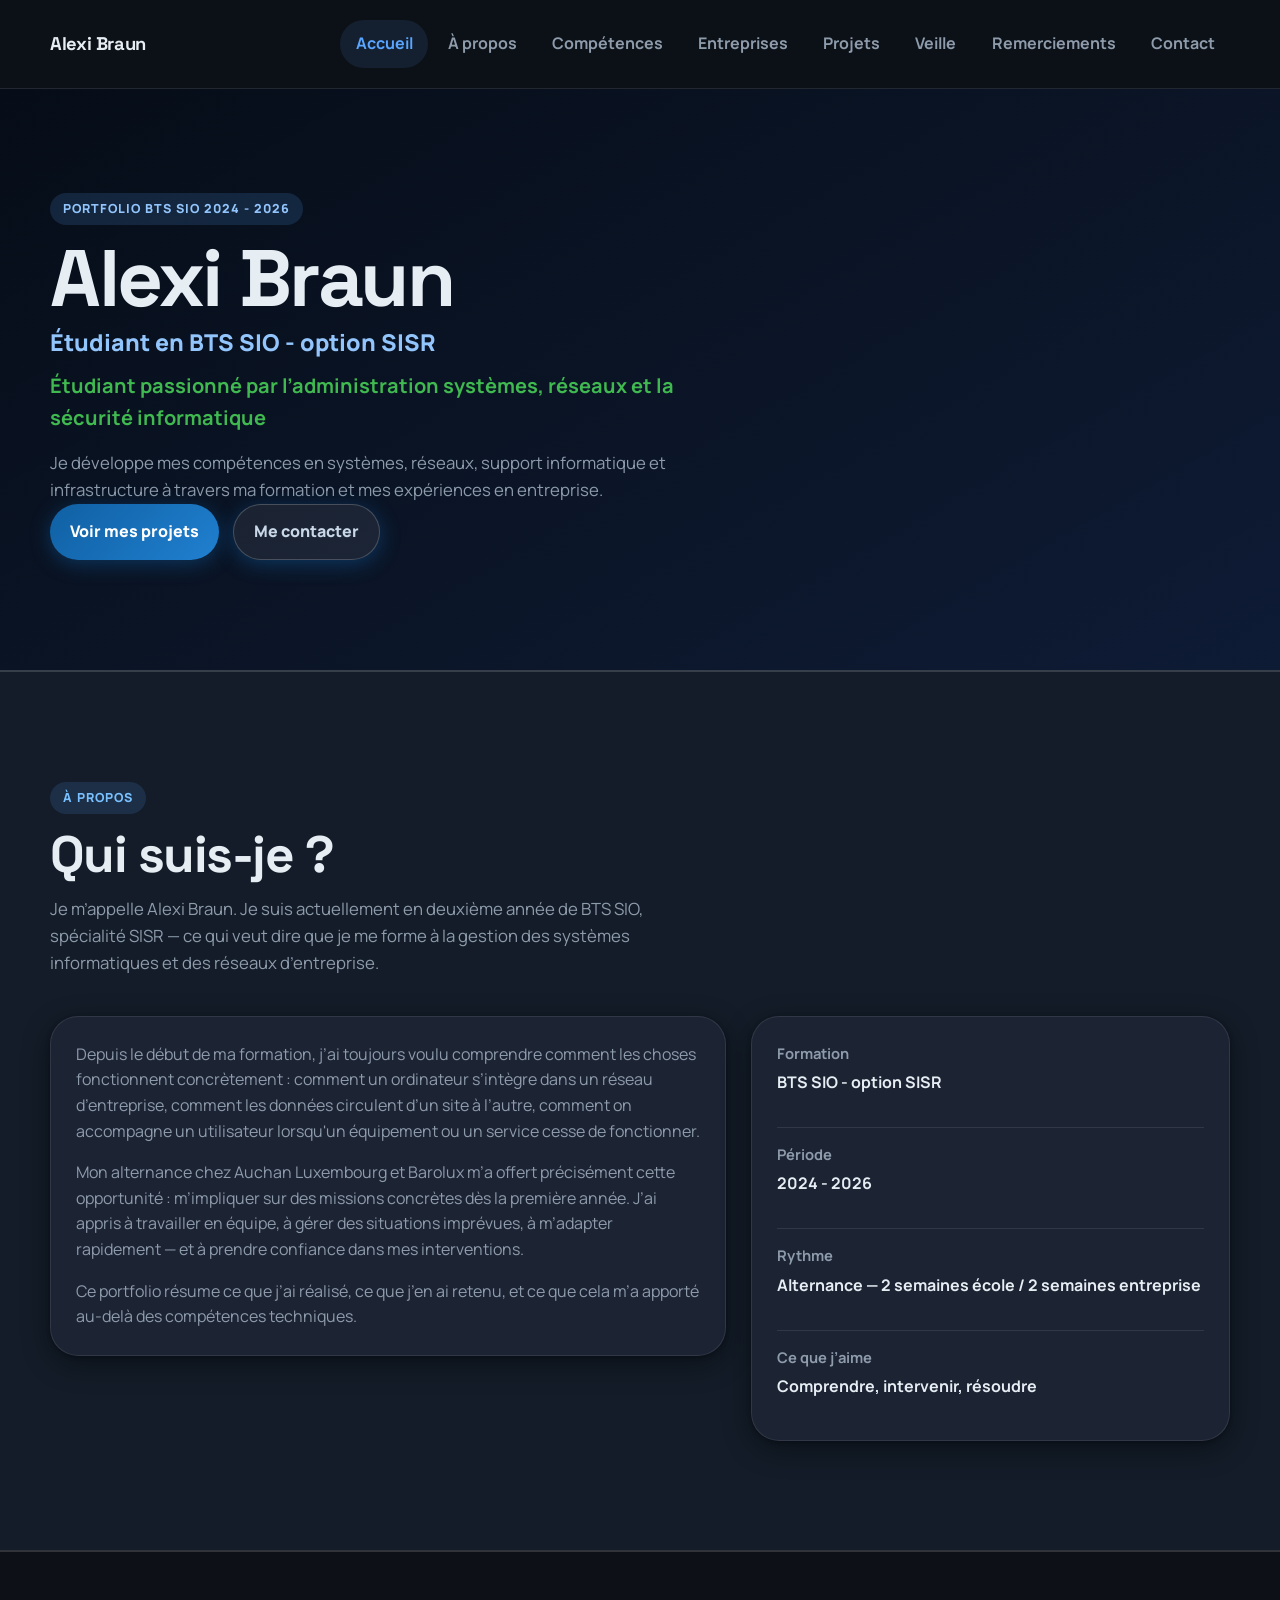
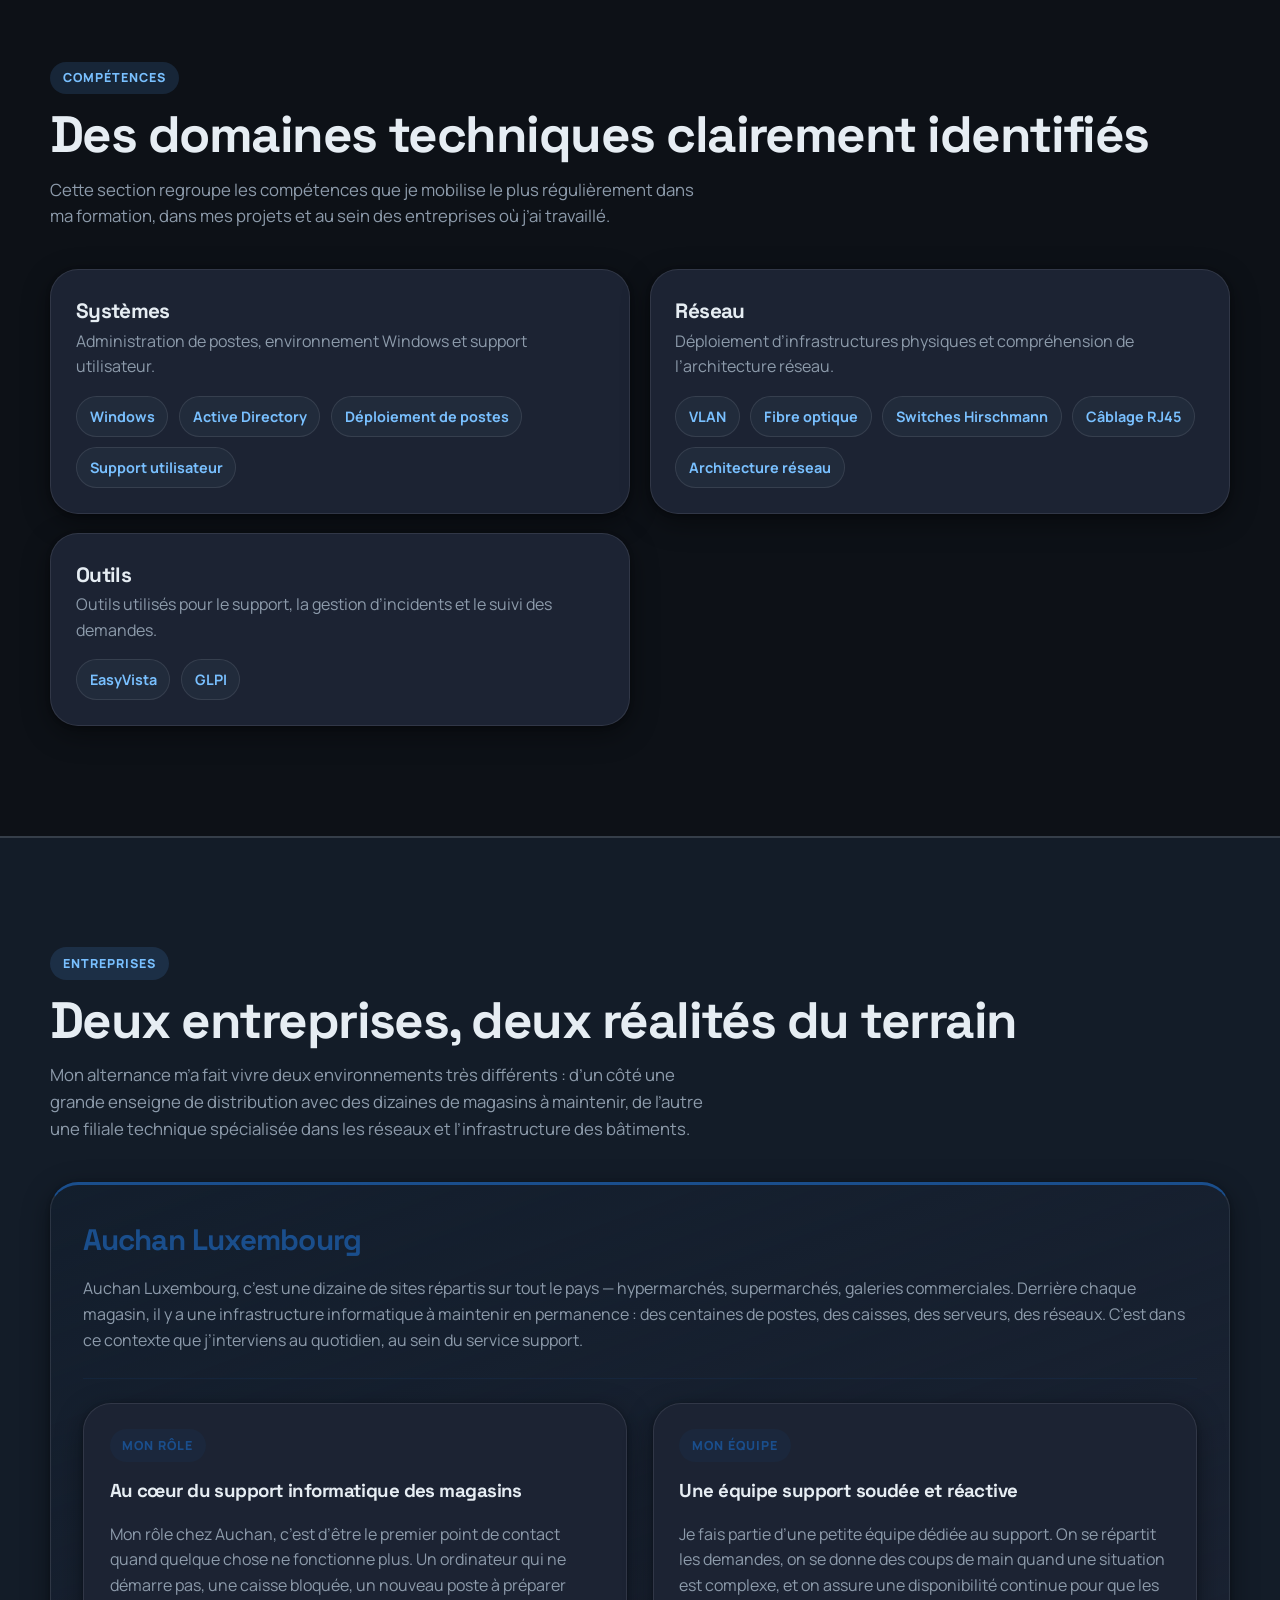
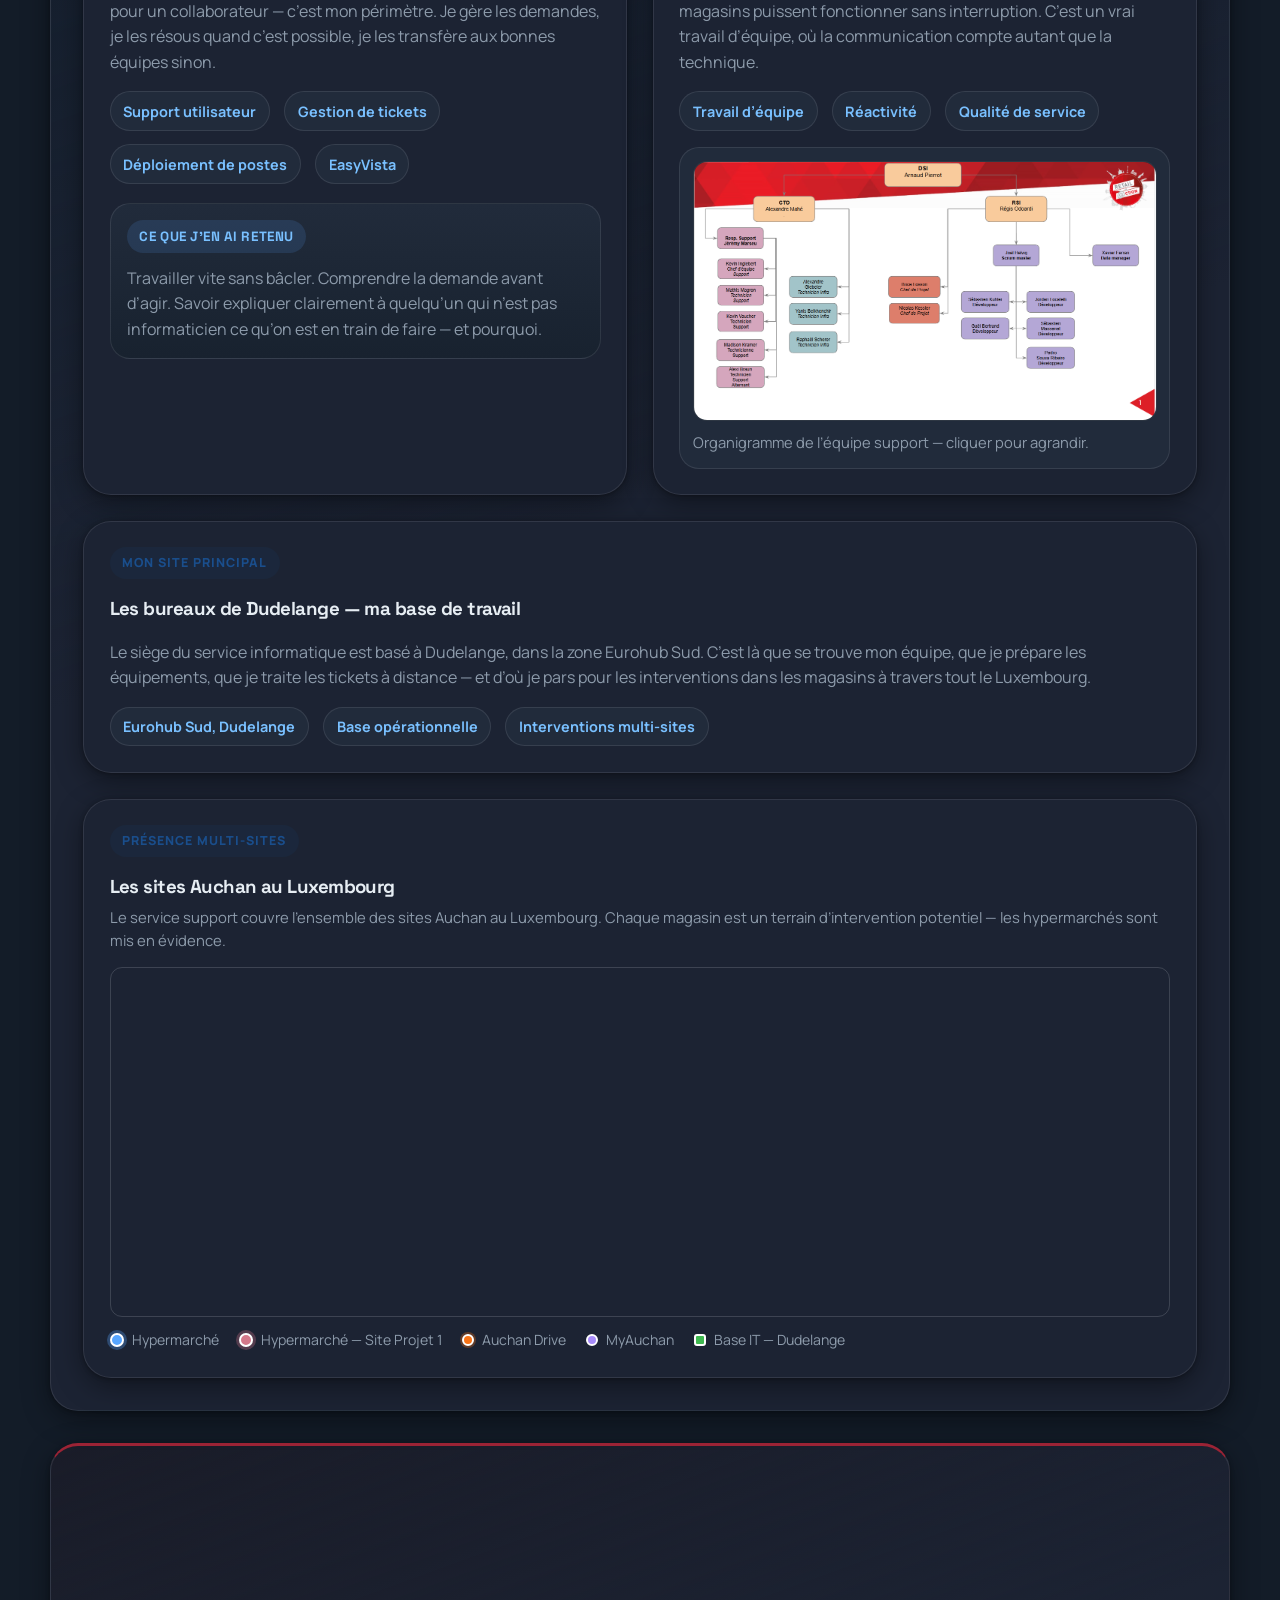
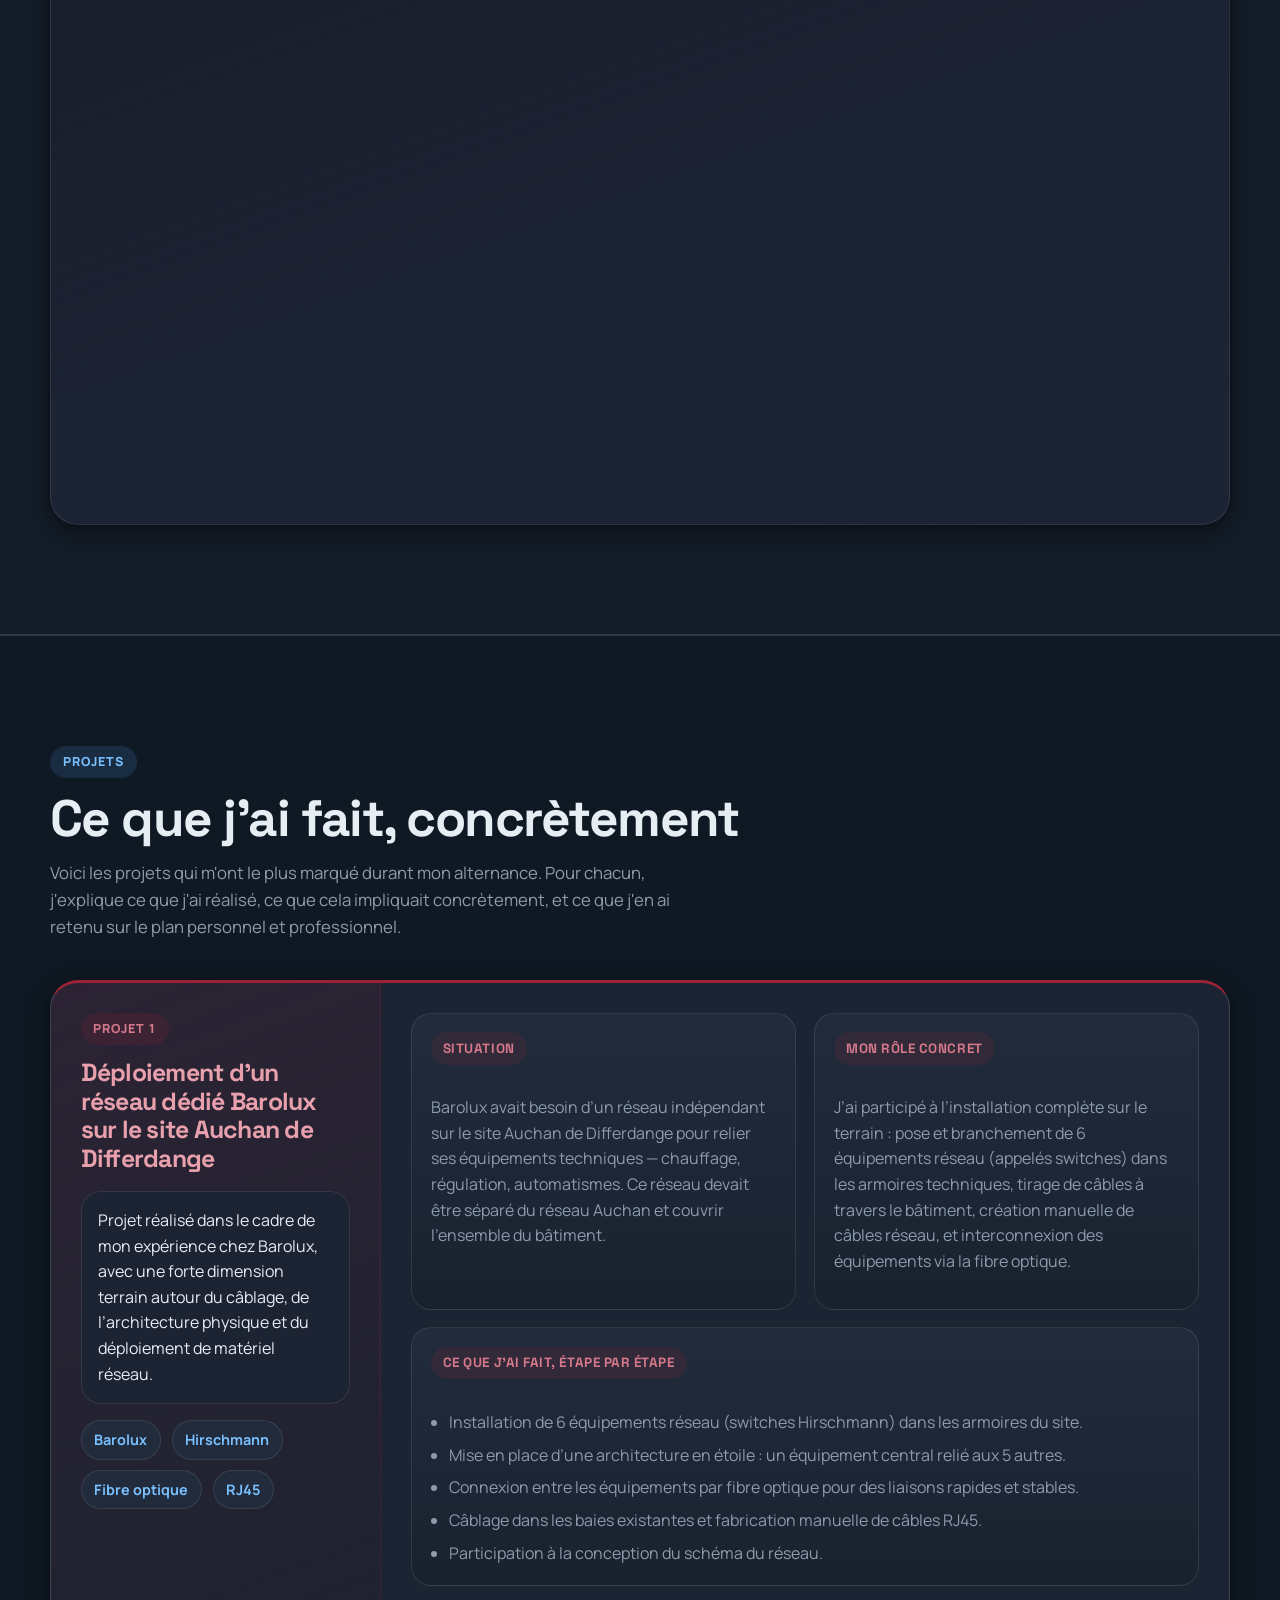
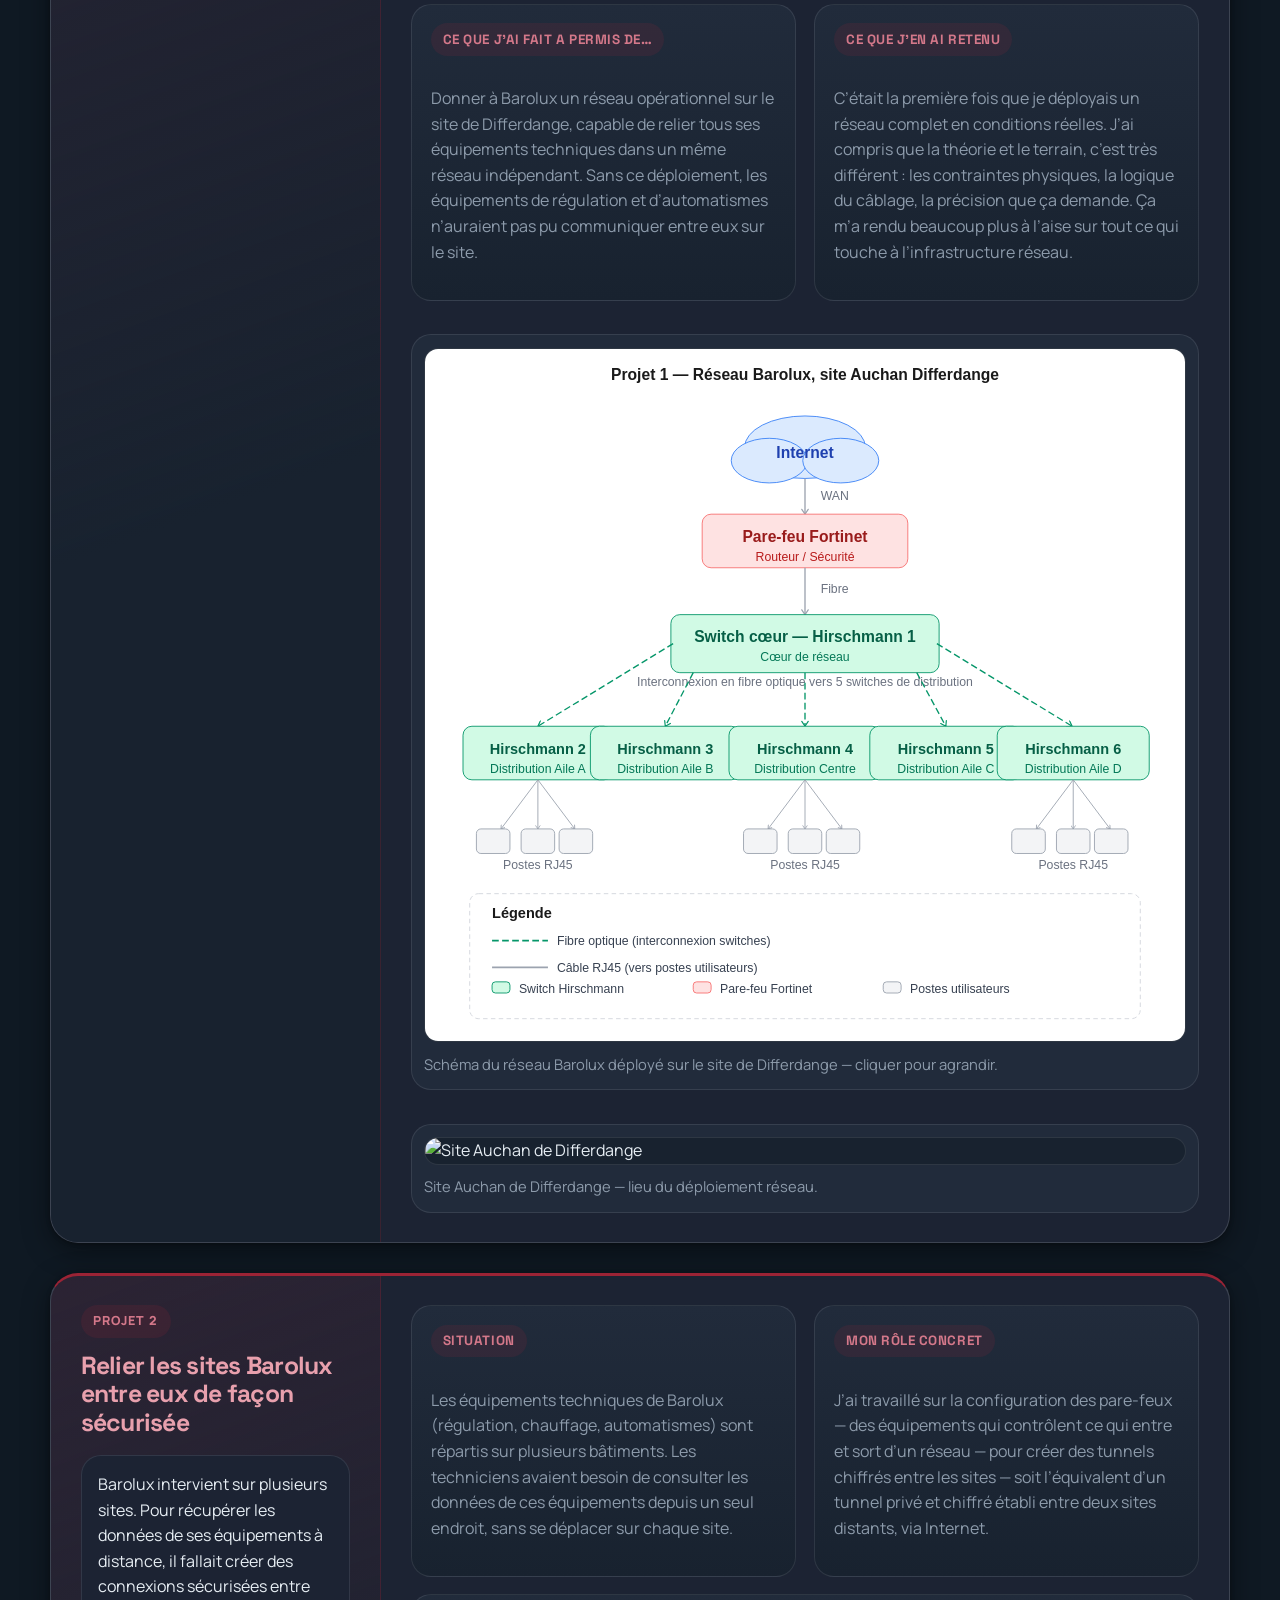
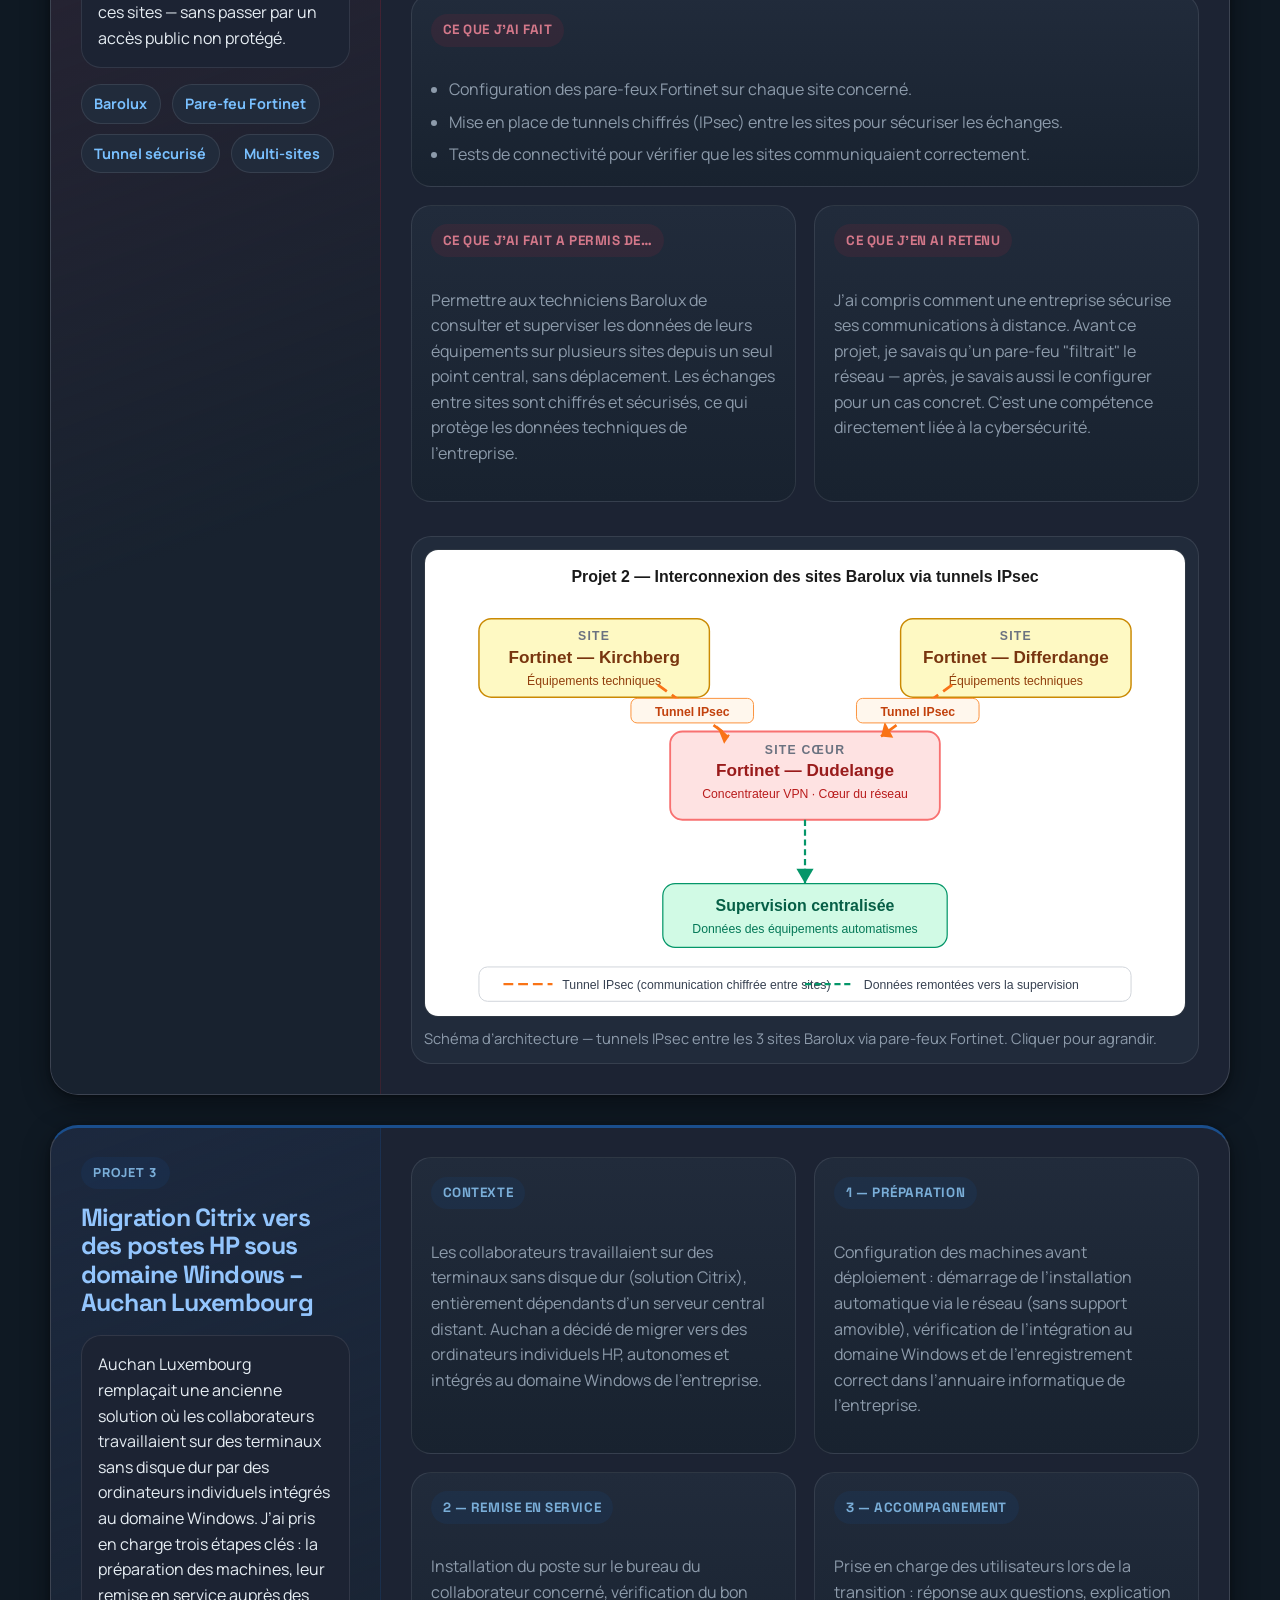
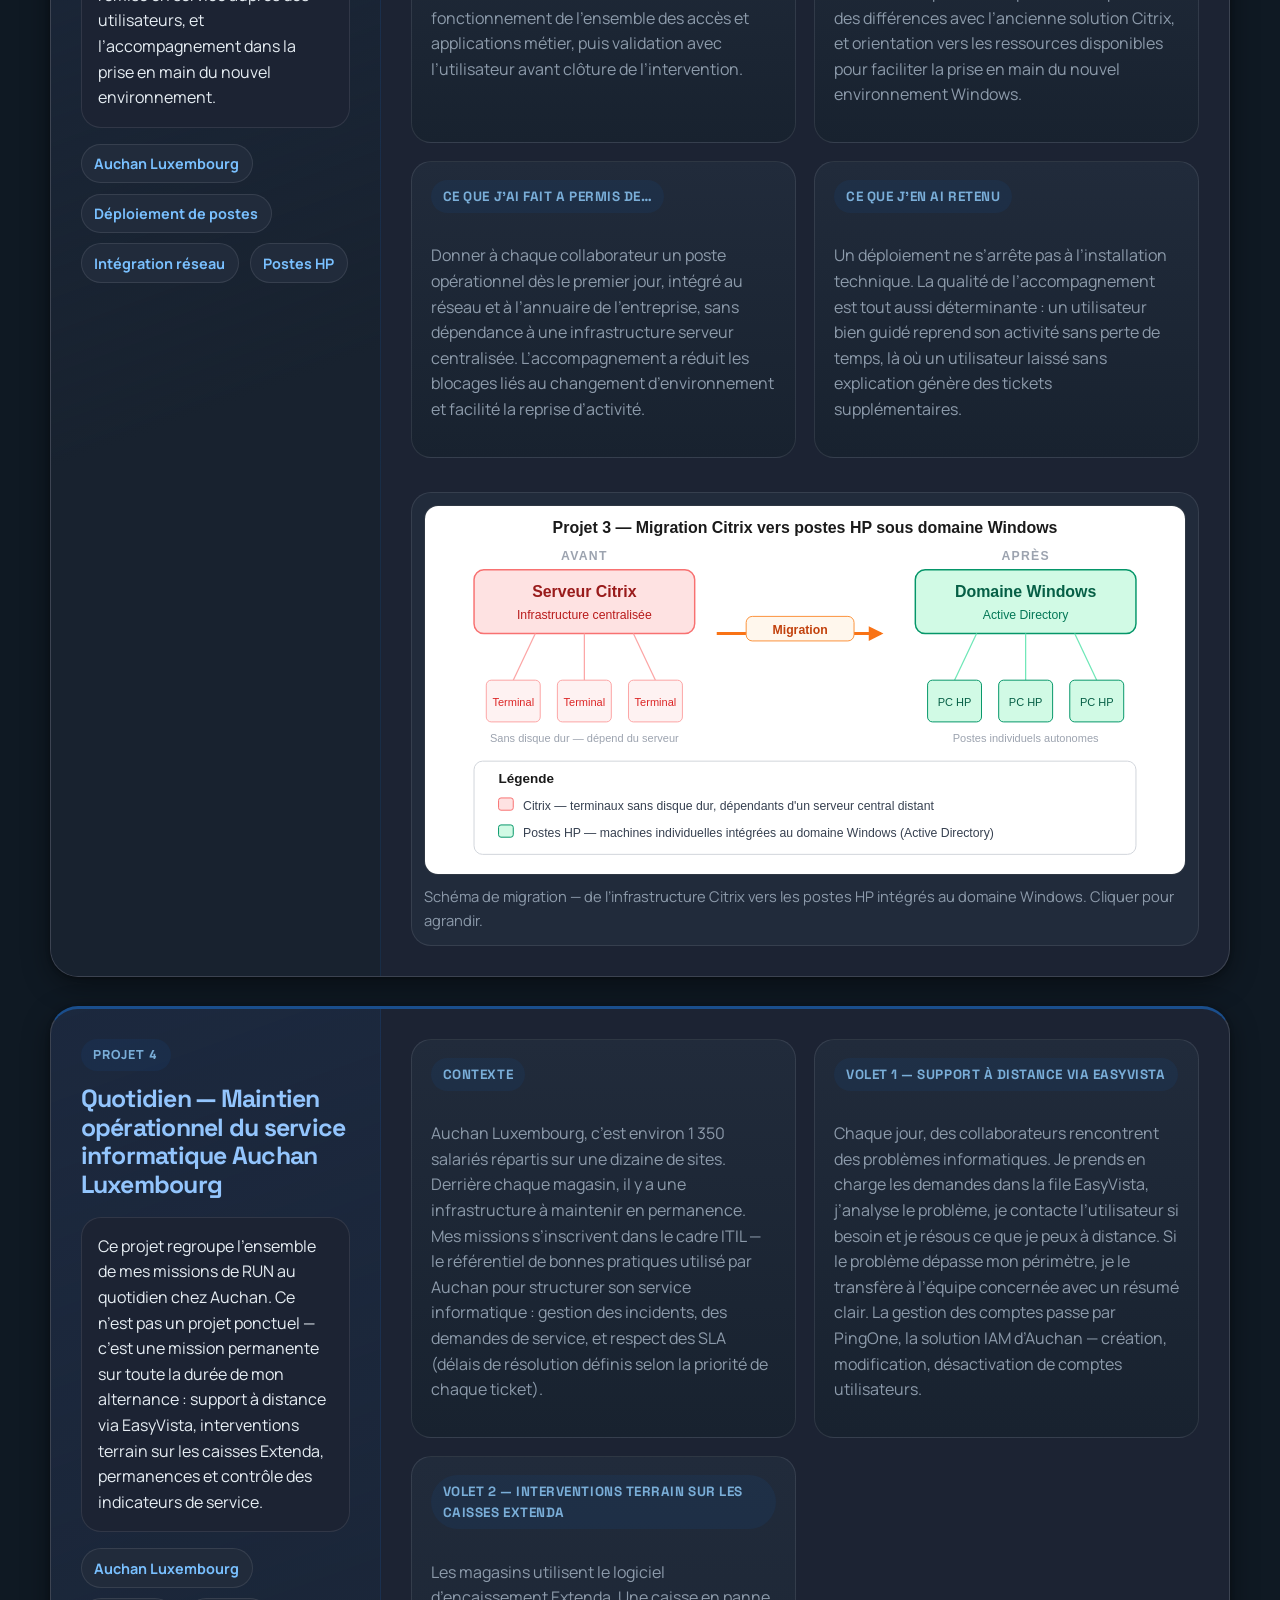
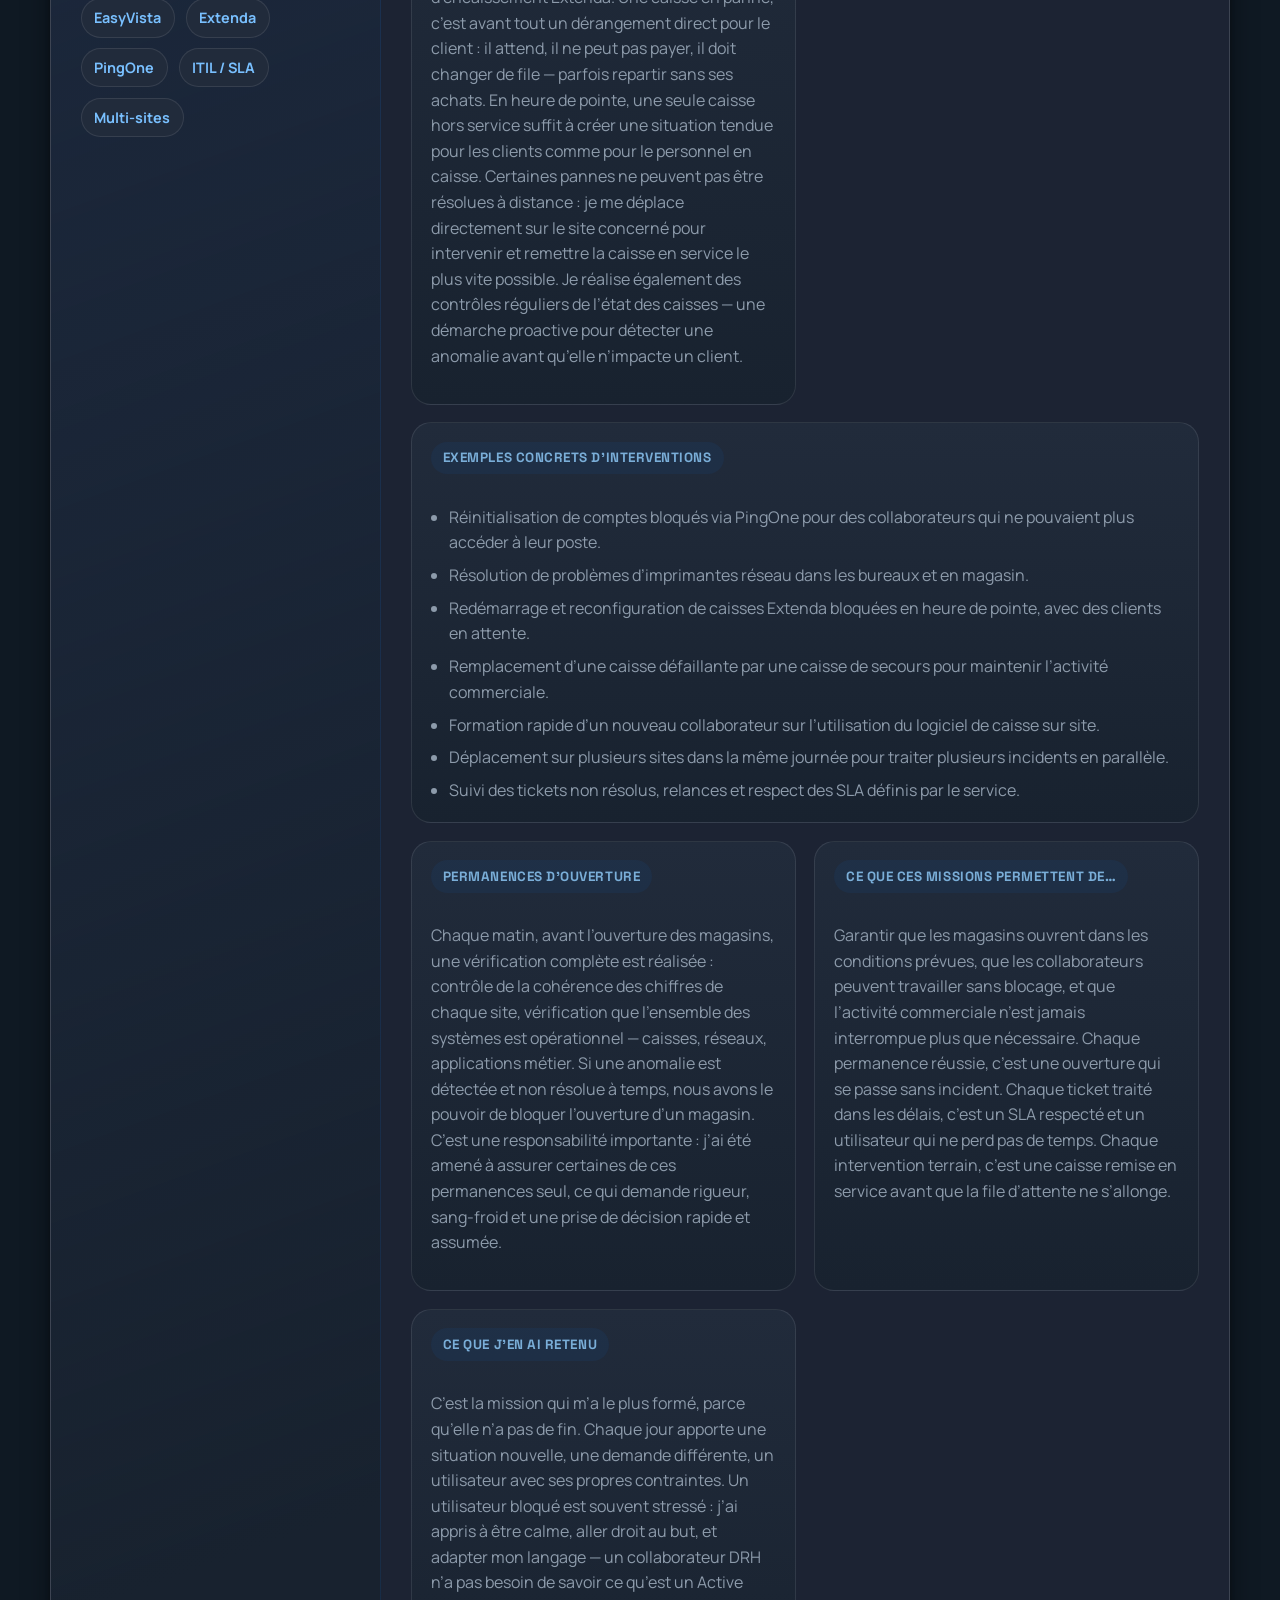
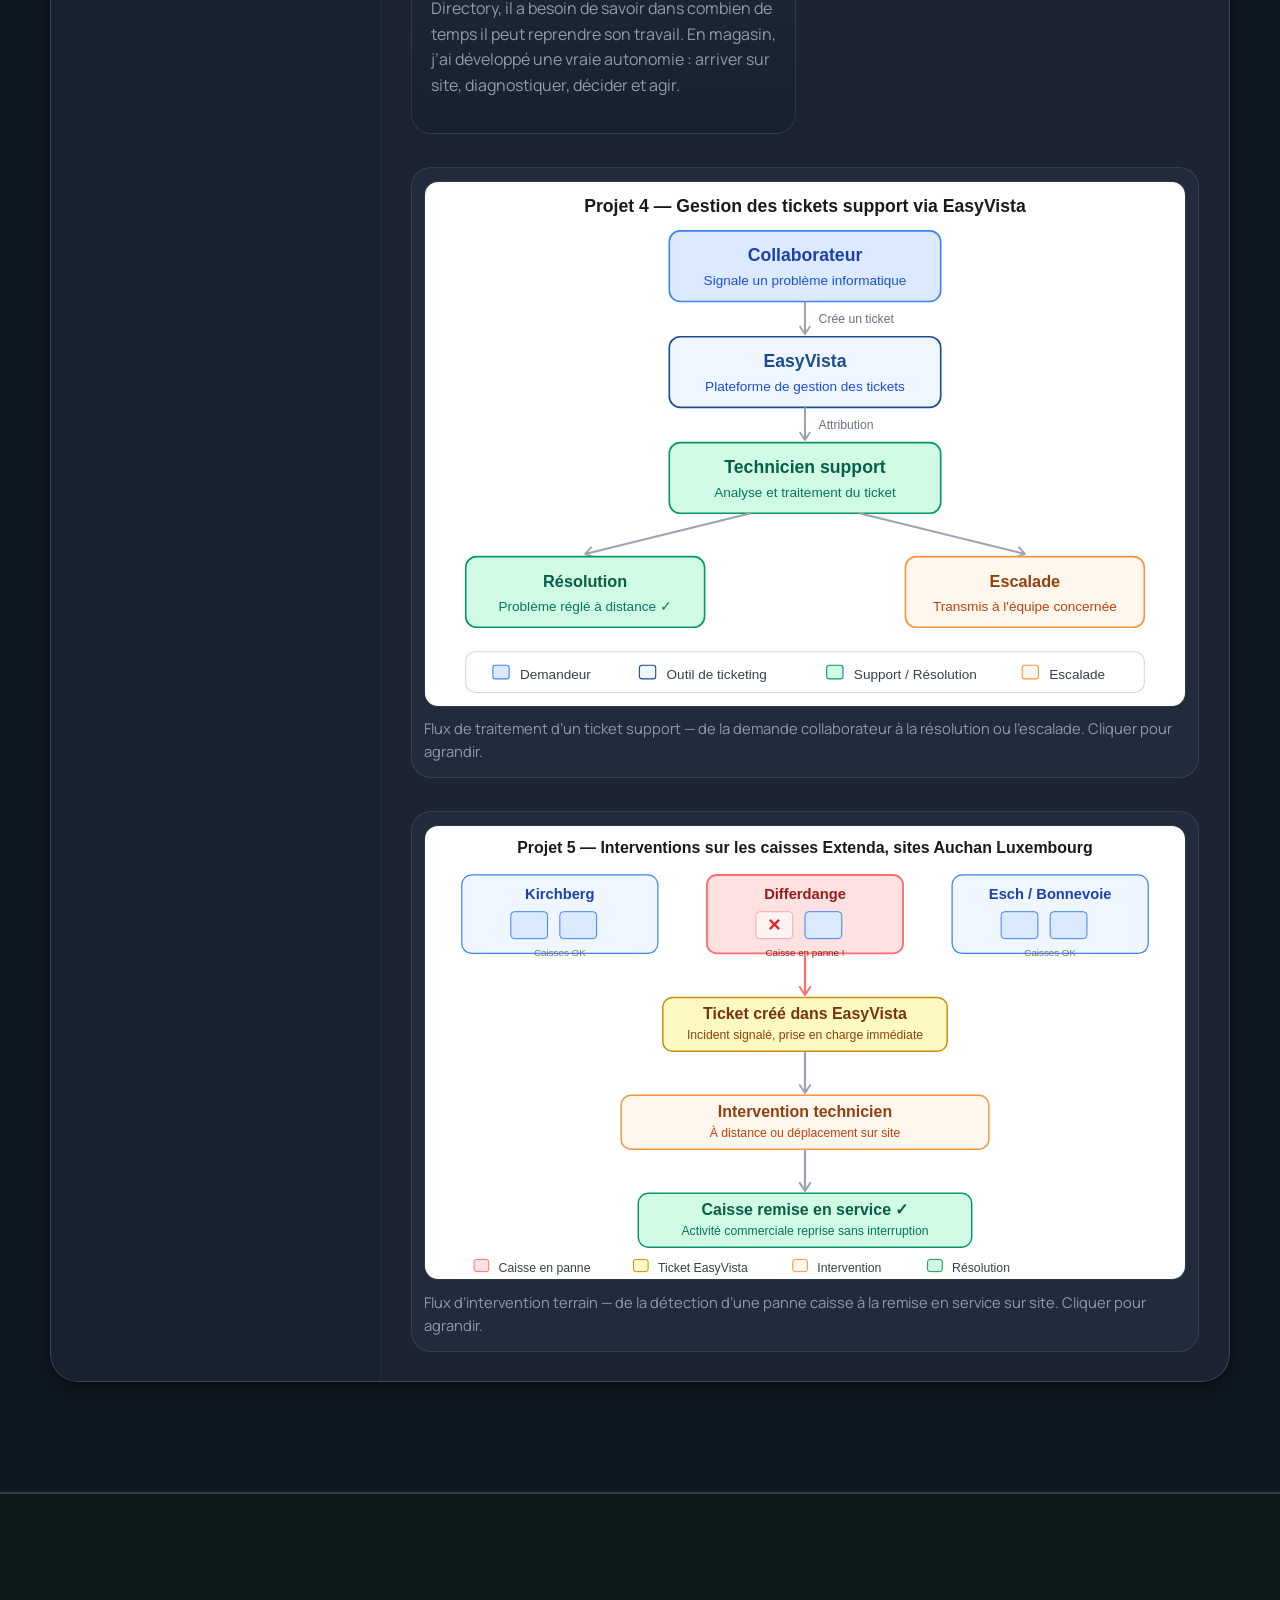
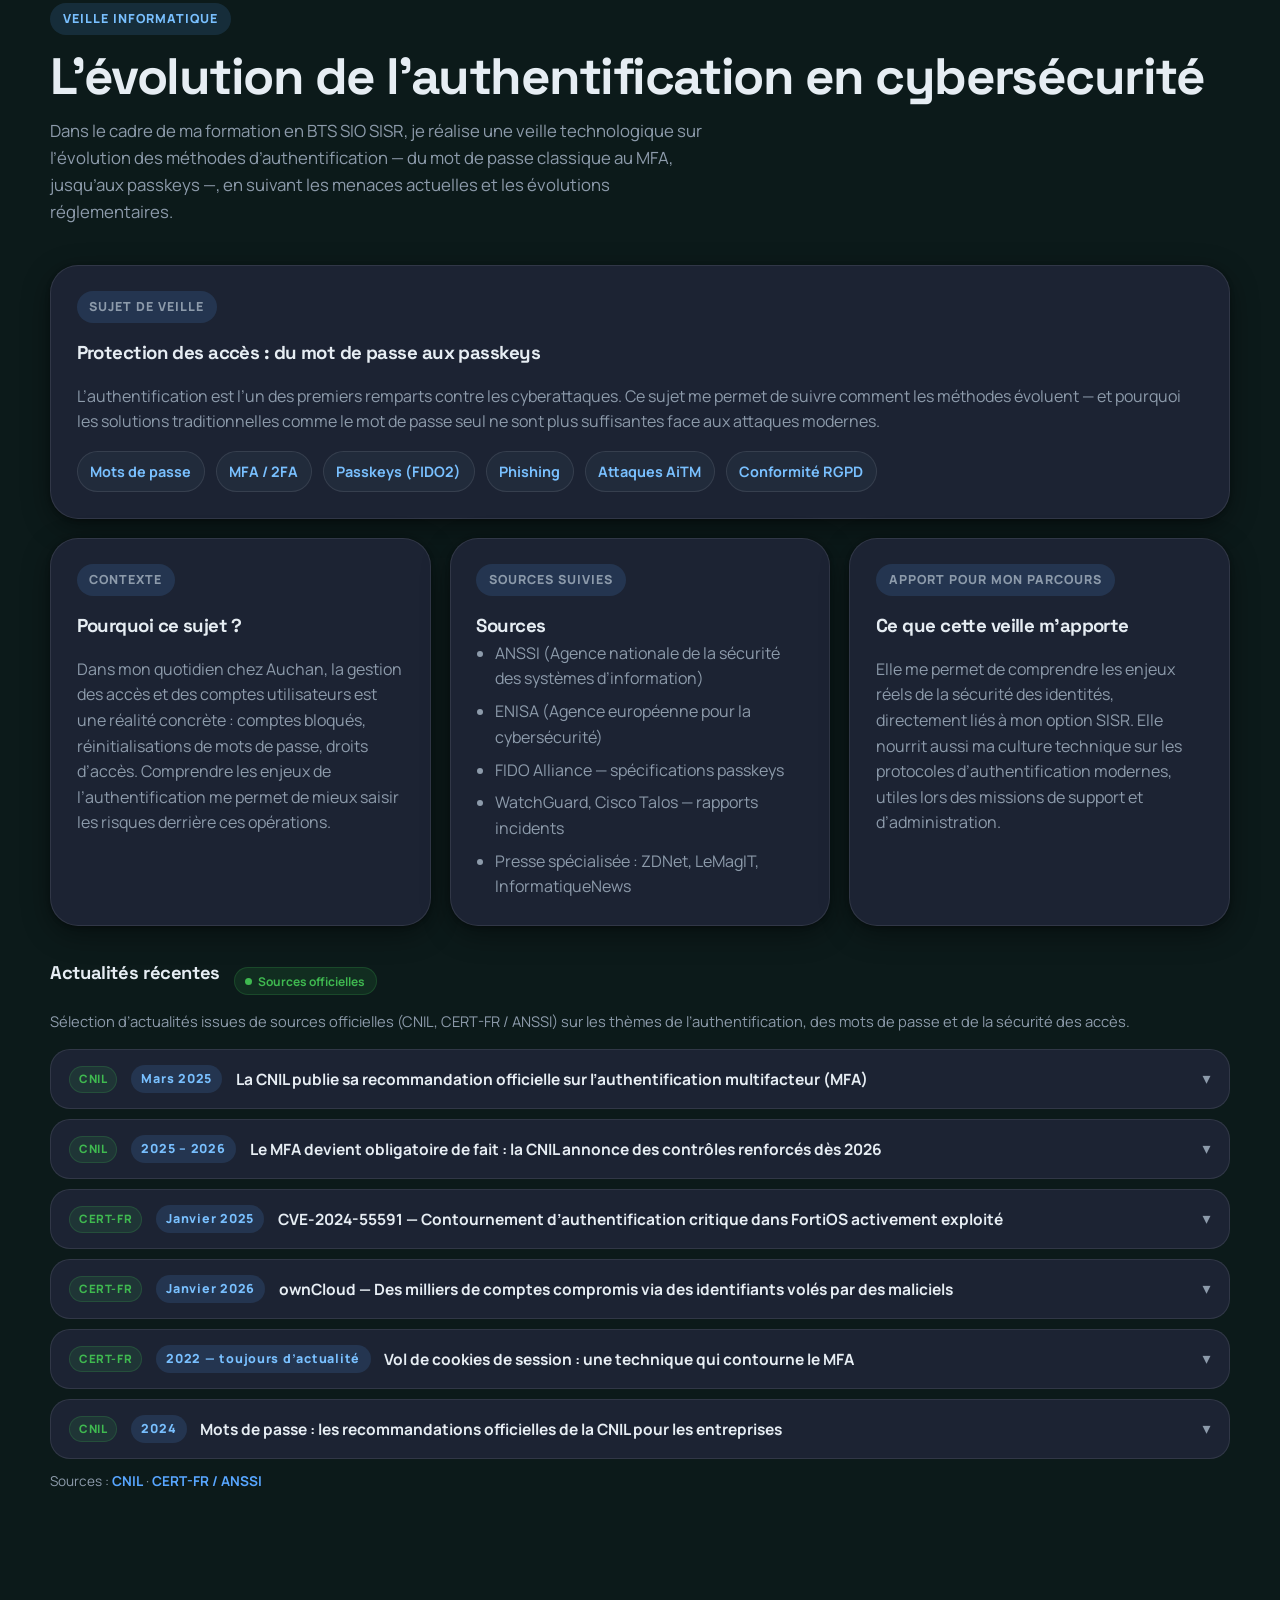
==== index.html @ 106b77ff "Add files via upload" ====
<!doctype html>
<html lang="fr">
<head>
  <meta charset="utf-8" />
  <meta name="viewport" content="width=device-width, initial-scale=1" />
  <title>Alexi Braun | Portfolio BTS SIO SISR</title>
  <meta
    name="description"
    content="Portfolio BTS SIO SISR d'Alexi Braun, présentant son parcours, ses compétences, ses projets techniques, sa veille informatique et ses expériences en entreprise."
  />
  <meta name="robots" content="index,follow" />
  <meta name="theme-color" content="#123a52" />
  <link rel="preconnect" href="https://fonts.googleapis.com" />
  <link rel="preconnect" href="https://fonts.gstatic.com" crossorigin />
  <link
    href="https://fonts.googleapis.com/css2?family=Manrope:wght@400;500;600;700;800&family=Space+Grotesk:wght@500;700&display=swap"
    rel="stylesheet"
  />
  <link rel="stylesheet" href="assets/css/style.css" />
  <link rel="stylesheet" href="https://unpkg.com/leaflet@1.9.4/dist/leaflet.css" />
</head>
<body>
  <a class="skip-link" href="#main">Aller au contenu</a>

  <header class="site-header">
    <div class="container header-inner">
      <a class="brand" href="#accueil">Alexi Braun</a>

      <button
        class="nav-toggle"
        id="navToggle"
        type="button"
        aria-expanded="false"
        aria-controls="siteNav"
        aria-label="Ouvrir le menu"
      >
        <span></span>
        <span></span>
        <span></span>
      </button>

      <nav class="site-nav" id="siteNav" aria-label="Navigation principale">
        <a class="nav-link" href="#accueil">Accueil</a>
        <a class="nav-link" href="#apropos">À propos</a>
        <a class="nav-link" href="#competences">Compétences</a>
        <a class="nav-link" href="#entreprises">Entreprises</a>
        <a class="nav-link" href="#projets">Projets</a>
        <a class="nav-link" href="#veille">Veille</a>
        <a class="nav-link" href="#remerciements">Remerciements</a>
        <a class="nav-link" href="#contact">Contact</a>
      </nav>

    </div>
  </header>

  <main id="main">
    <section class="hero section" id="accueil">
      <div class="container hero-layout">
        <div class="hero-copy reveal">
          <p class="eyebrow">Portfolio BTS SIO 2024 - 2026</p>
          <h1>Alexi Braun</h1>
          <p class="hero-subtitle">Étudiant en BTS SIO - option SISR</p>
          <p class="hero-tagline">Étudiant passionné par l’administration systèmes, réseaux et la sécurité informatique</p>
          <p class="lead">
            Je développe mes compétences en systèmes, réseaux, support informatique et
            infrastructure à travers ma formation et mes expériences en entreprise.
          </p>
          <div class="hero-actions">
            <a class="button" href="#projets">Voir mes projets</a>
            <a class="button button-secondary" href="#contact">Me contacter</a>
          </div>
        </div>
      </div>
    </section>

    <section class="section section-surface" id="apropos">
      <div class="container">
        <div class="section-heading reveal">
          <p class="eyebrow">À propos</p>
          <h2>Qui suis-je ?</h2>
          <p class="section-intro">
            Je m’appelle Alexi Braun. Je suis actuellement en deuxième année de BTS SIO,
            spécialité SISR — ce qui veut dire que je me forme à la gestion des systèmes
            informatiques et des réseaux d’entreprise.
          </p>
        </div>

        <div class="about-grid">
          <article class="card content-card reveal">
            <p>
              Depuis le début de ma formation, j’ai toujours voulu comprendre comment les choses
              fonctionnent concrètement : comment un ordinateur s’intègre dans un réseau
              d’entreprise, comment les données circulent d’un site à l’autre, comment on
              accompagne un utilisateur lorsqu'un équipement ou un service cesse de fonctionner.
            </p>
            <p>
              Mon alternance chez Auchan Luxembourg et Barolux m’a offert précisément cette opportunité :
              m’impliquer sur des missions concrètes dès la première année. J’ai
              appris à travailler en équipe, à gérer des situations imprévues, à m’adapter
              rapidement — et à prendre confiance dans mes interventions.
            </p>
            <p>
              Ce portfolio résume ce que j’ai réalisé, ce que j’en ai retenu, et ce que cela
              m’a apporté au-delà des compétences techniques.
            </p>
          </article>

          <aside class="card summary-card reveal" aria-label="Repères">
            <div class="summary-item">
              <span class="summary-label">Formation</span>
              <strong>BTS SIO - option SISR</strong>
            </div>
            <div class="summary-item">
              <span class="summary-label">Période</span>
              <strong>2024 - 2026</strong>
            </div>
            <div class="summary-item">
              <span class="summary-label">Rythme</span>
              <strong>Alternance — 2 semaines école / 2 semaines entreprise</strong>
            </div>
            <div class="summary-item">
              <span class="summary-label">Ce que j’aime</span>
              <strong>Comprendre, intervenir, résoudre</strong>
            </div>
          </aside>
        </div>
      </div>
    </section>

    <section class="section" id="competences">
      <div class="container">
        <div class="section-heading reveal">
          <p class="eyebrow">Compétences</p>
          <h2>Des domaines techniques clairement identifiés</h2>
          <p class="section-intro">
            Cette section regroupe les compétences que je mobilise le plus régulièrement dans ma
            formation, dans mes projets et au sein des entreprises où j’ai travaillé.
          </p>
        </div>

        <div class="skills-grid">
          <article class="card skill-card reveal">
            <h3>Systèmes</h3>
            <p>Administration de postes, environnement Windows et support utilisateur.</p>
            <div class="skill-cloud">
              <span class="skill-pill">Windows</span>
              <span class="skill-pill">Active Directory</span>
              <span class="skill-pill">Déploiement de postes</span>
              <span class="skill-pill">Support utilisateur</span>
            </div>
          </article>

          <article class="card skill-card reveal">
            <h3>Réseau</h3>
            <p>Déploiement d’infrastructures physiques et compréhension de l’architecture réseau.</p>
            <div class="skill-cloud">
              <span class="skill-pill">VLAN</span>
              <span class="skill-pill">Fibre optique</span>
              <span class="skill-pill">Switches Hirschmann</span>
              <span class="skill-pill">Câblage RJ45</span>
              <span class="skill-pill">Architecture réseau</span>
            </div>
          </article>

          <article class="card skill-card reveal">
            <h3>Outils</h3>
            <p>Outils utilisés pour le support, la gestion d’incidents et le suivi des demandes.</p>
            <div class="skill-cloud">
              <span class="skill-pill">EasyVista</span>
              <span class="skill-pill">GLPI</span>
            </div>
          </article>
        </div>
      </div>
    </section>

    <section class="section section-surface" id="entreprises">
      <div class="container">
        <div class="section-heading reveal">
          <p class="eyebrow">Entreprises</p>
          <h2>Deux entreprises, deux réalités du terrain</h2>
          <p class="section-intro">
            Mon alternance m’a fait vivre deux environnements très différents : d’un côté une
            grande enseigne de distribution avec des dizaines de magasins à maintenir, de l’autre
            une filiale technique spécialisée dans les réseaux et l’infrastructure des bâtiments.
          </p>
        </div>

        <div class="company-blocks">

          <!-- ── AUCHAN LUXEMBOURG ─────────────────────────────── -->
          <div class="company-block company-block--auchan">
            <div class="company-block-header reveal">
              <div class="company-block-intro">
                <h3 class="company-block-name">Auchan Luxembourg</h3>
                <p>
                  Auchan Luxembourg, c’est une dizaine de sites répartis sur tout le pays —
                  hypermarchés, supermarchés, galeries commerciales. Derrière chaque magasin,
                  il y a une infrastructure informatique à maintenir en permanence : des centaines
                  de postes, des caisses, des serveurs, des réseaux. C’est dans ce contexte que
                  j’interviens au quotidien, au sein du service support.
                </p>
              </div>
            </div>

            <div class="company-grid">
              <article class="card company-card reveal">
                <p class="company-kicker">Mon rôle</p>
                <h3>Au cœur du support informatique des magasins</h3>
                <p>
                  Mon rôle chez Auchan, c’est d’être le premier point de contact quand
                  quelque chose ne fonctionne plus. Un ordinateur qui ne démarre pas, une caisse
                  bloquée, un nouveau poste à préparer pour un collaborateur — c’est mon périmètre.
                  Je gère les demandes, je les résous quand c’est possible, je les transfère aux
                  bonnes équipes sinon.
                </p>
                <div class="company-meta">
                  <span class="chip">Support utilisateur</span>
                  <span class="chip">Gestion de tickets</span>
                  <span class="chip">Déploiement de postes</span>
                  <span class="chip">EasyVista</span>
                </div>
                <div class="company-outcome">
                  <h4>Ce que j’en ai retenu</h4>
                  <p>
                    Travailler vite sans bâcler. Comprendre la demande avant d’agir.
                    Savoir expliquer clairement à quelqu’un qui n’est pas informaticien ce
                    qu’on est en train de faire — et pourquoi.
                  </p>
                </div>
              </article>

              <article class="card company-card reveal">
                <p class="company-kicker">Mon équipe</p>
                <h3>Une équipe support soudée et réactive</h3>
                <p>
                  Je fais partie d’une petite équipe dédiée au support. On se répartit les
                  demandes, on se donne des coups de main quand une situation est complexe, et
                  on assure une disponibilité continue pour que les magasins puissent fonctionner
                  sans interruption. C’est un vrai travail d’équipe, où la communication compte
                  autant que la technique.
                </p>
                <div class="company-meta">
                  <span class="chip">Travail d’équipe</span>
                  <span class="chip">Réactivité</span>
                  <span class="chip">Qualité de service</span>
                </div>
                <figure class="content-visual">
                  <img src="assets/img/orgasupport.png" alt="Organigramme de l’équipe support Auchan" data-lightbox />
                  <figcaption>Organigramme de l’équipe support — cliquer pour agrandir.</figcaption>
                </figure>
              </article>

              <article class="card company-card company-card-wide reveal">
                <p class="company-kicker">Mon site principal</p>
                <h3>Les bureaux de Dudelange — ma base de travail</h3>
                <p>
                  Le siège du service informatique est basé à Dudelange, dans la zone Eurohub Sud.
                  C’est là que se trouve mon équipe, que je prépare les équipements, que je traite
                  les tickets à distance — et d’où je pars pour les interventions dans les magasins
                  à travers tout le Luxembourg.
                </p>
                <div class="company-meta">
                  <span class="chip">Eurohub Sud, Dudelange</span>
                  <span class="chip">Base opérationnelle</span>
                  <span class="chip">Interventions multi-sites</span>
                </div>
              </article>

              <div class="card company-card company-card-wide reveal">
                <p class="company-kicker">Présence multi-sites</p>
                <h3>Les sites Auchan au Luxembourg</h3>
                <p class="project-map-intro">Le service support couvre l’ensemble des sites Auchan au Luxembourg. Chaque magasin est un terrain d’intervention potentiel — les hypermarchés sont mis en évidence.</p>
                <div id="map-auchan" class="project-map" aria-label="Carte des sites Auchan Luxembourg"></div>
                <div class="map-legend">
                  <span class="map-legend-item"><span class="map-legend-dot map-legend-dot--hyper"></span>Hypermarché</span>
                  <span class="map-legend-item"><span class="map-legend-dot map-legend-dot--project"></span>Hypermarché — Site Projet 1</span>
                  <span class="map-legend-item"><span class="map-legend-dot map-legend-dot--drive"></span>Auchan Drive</span>
                  <span class="map-legend-item"><span class="map-legend-dot map-legend-dot--my"></span>MyAuchan</span>
                  <span class="map-legend-item"><span class="map-legend-dot map-legend-dot--base" style="border-radius:3px;"></span>Base IT — Dudelange</span>
                </div>
              </div>
            </div>
          </div>

          <!-- ── BAROLUX ───────────────────────────────────────── -->
          <div class="company-block company-block--barolux">
            <div class="company-block-header reveal">
              <div class="company-block-logo">
                <img src="assets/img/barolux.png" alt="Logo Barolux" />
              </div>
              <div class="company-block-intro">
                <h3 class="company-block-name">Barolux</h3>
                <p>
                  Barolux est une filiale technique du groupe Auchan Luxembourg. Sa spécialité :
                  assurer la maintenance et le bon fonctionnement des équipements dans les
                  bâtiments du groupe — chauffage, sécurité incendie, systèmes automatisés.
                  Pour que l’ensemble fonctionne, un réseau fiable reliant les sites entre eux
                  est indispensable. C’est dans ce cadre que j’ai eu un rôle concret.
                </p>
              </div>
            </div>

            <div class="company-grid">
              <article class="card company-card company-card-wide reveal">
                <p class="company-kicker">Mon rôle</p>
                <h3>Construire le réseau qui fait circuler les données entre les sites</h3>
                <p>
                  Chez Barolux, j’ai participé à la mise en place des réseaux qui permettent
                  aux équipements techniques des bâtiments de communiquer entre eux. Concrètement :
                  tirer des câbles, installer des équipements réseau dans les armoires
                  techniques, relier les sites entre eux à distance de façon sécurisée.
                  C’est un travail de terrain, physique, où chaque câble mal posé peut faire
                  tomber une partie du réseau.
                </p>
                <div class="company-meta">
                  <span class="chip">Câblage réseau</span>
                  <span class="chip">Fibre optique</span>
                  <span class="chip">Équipements réseau</span>
                  <span class="chip">Sécurisation des échanges</span>
                </div>
                <div class="company-outcome">
                  <h4>Ce que j’en ai retenu</h4>
                  <p>
                    La rigueur du travail terrain : ici, une erreur de câblage, c’est une
                    panne. J’ai appris à être précis, méthodique, et à vérifier chaque étape
                    avant de passer à la suivante.
                  </p>
                </div>
              </article>
            </div>
          </div>

        </div>
      </div>
    </section>

    <section class="section" id="projets">
      <div class="container">
        <div class="section-heading reveal">
          <p class="eyebrow">Projets</p>
          <h2>Ce que j'ai fait, concrètement</h2>
          <p class="section-intro">
            Voici les projets qui m'ont le plus marqué durant mon alternance. Pour chacun,
            j'explique ce que j'ai réalisé, ce que cela impliquait concrètement, et ce que
            j'en ai retenu sur le plan personnel et professionnel.
          </p>
        </div>

        <div class="projects-stack">
          <article class="card project-card project-card--barolux reveal">
            <div class="project-aside">
              <p class="project-step">Projet 1</p>
              <h3>Déploiement d’un réseau dédié Barolux sur le site Auchan de Differdange</h3>
              <p class="project-role">
                Projet réalisé dans le cadre de mon expérience chez Barolux, avec une forte
                dimension terrain autour du câblage, de l’architecture physique et du
                déploiement de matériel réseau.
              </p>
              <div class="project-meta">
                <span class="chip">Barolux</span>
                <span class="chip">Hirschmann</span>
                <span class="chip">Fibre optique</span>
                <span class="chip">RJ45</span>
              </div>
            </div>

            <div class="project-main">
              <div class="project-block">
                <h4>Situation</h4>
                <p>
                  Barolux avait besoin d’un réseau indépendant sur le site Auchan de Differdange
                  pour relier ses équipements techniques — chauffage, régulation, automatismes.
                  Ce réseau devait être séparé du réseau Auchan et couvrir l’ensemble du bâtiment.
                </p>
              </div>

              <div class="project-block">
                <h4>Mon rôle concret</h4>
                <p>
                  J’ai participé à l’installation complète sur le terrain : pose et branchement
                  de 6 équipements réseau (appelés switches) dans les armoires techniques,
                  tirage de câbles à travers le bâtiment, création manuelle de câbles réseau,
                  et interconnexion des équipements via la fibre optique.
                </p>
              </div>

              <div class="project-block full-width">
                <h4>Ce que j’ai fait, étape par étape</h4>
                <ul>
                  <li>Installation de 6 équipements réseau (switches Hirschmann) dans les armoires du site.</li>
                  <li>Mise en place d’une architecture en étoile : un équipement central relié aux 5 autres.</li>
                  <li>Connexion entre les équipements par fibre optique pour des liaisons rapides et stables.</li>
                  <li>Câblage dans les baies existantes et fabrication manuelle de câbles RJ45.</li>
                  <li>Participation à la conception du schéma du réseau.</li>
                </ul>
              </div>

              <div class="project-block">
                <h4>Ce que j’ai fait a permis de…</h4>
                <p>
                  Donner à Barolux un réseau opérationnel sur le site de Differdange, capable
                  de relier tous ses équipements techniques dans un même réseau indépendant.
                  Sans ce déploiement, les équipements de régulation et d’automatismes
                  n’auraient pas pu communiquer entre eux sur le site.
                </p>
              </div>

              <div class="project-block">
                <h4>Ce que j’en ai retenu</h4>
                <p>
                  C’était la première fois que je déployais un réseau complet en conditions
                  réelles. J’ai compris que la théorie et le terrain, c’est très différent :
                  les contraintes physiques, la logique du câblage, la précision que ça
                  demande. Ça m’a rendu beaucoup plus à l’aise sur tout ce qui touche
                  à l’infrastructure réseau.
                </p>
              </div>

              <figure class="content-visual project-visual">
                <img src="assets/img/schema_reseau_projet1_barolux.svg" alt="Schéma du réseau déployé sur le site Auchan de Differdange" data-lightbox />
                <figcaption>Schéma du réseau Barolux déployé sur le site de Differdange — cliquer pour agrandir.</figcaption>
              </figure>

              <figure class="content-visual project-visual">
                <img src="assets/img/auchandiff.jpeg" alt="Site Auchan de Differdange" />
                <figcaption>Site Auchan de Differdange — lieu du déploiement réseau.</figcaption>
              </figure>

            </div>
          </article>

          <article class="card project-card project-card--barolux reveal">
            <div class="project-aside">
              <p class="project-step">Projet 2</p>
              <h3>Relier les sites Barolux entre eux de façon sécurisée</h3>
              <p class="project-role">
                Barolux intervient sur plusieurs sites. Pour récupérer les données de ses
                équipements à distance, il fallait créer des connexions sécurisées entre
                ces sites — sans passer par un accès public non protégé.
              </p>
              <div class="project-meta">
                <span class="chip">Barolux</span>
                <span class="chip">Pare-feu Fortinet</span>
                <span class="chip">Tunnel sécurisé</span>
                <span class="chip">Multi-sites</span>
              </div>
            </div>

            <div class="project-main">
              <div class="project-block">
                <h4>Situation</h4>
                <p>
                  Les équipements techniques de Barolux (régulation, chauffage, automatismes)
                  sont répartis sur plusieurs bâtiments. Les techniciens avaient besoin de
                  consulter les données de ces équipements depuis un seul endroit, sans se
                  déplacer sur chaque site.
                </p>
              </div>

              <div class="project-block">
                <h4>Mon rôle concret</h4>
                <p>
                  J’ai travaillé sur la configuration des pare-feux — des équipements qui
                  contrôlent ce qui entre et sort d’un réseau — pour créer des tunnels chiffrés
                  entre les sites — soit l’équivalent d’un tunnel privé et chiffré
                  établi entre deux sites distants, via Internet.
                </p>
              </div>

              <div class="project-block full-width">
                <h4>Ce que j’ai fait</h4>
                <ul>
                  <li>Configuration des pare-feux Fortinet sur chaque site concerné.</li>
                  <li>Mise en place de tunnels chiffrés (IPsec) entre les sites pour sécuriser les échanges.</li>
                  <li>Tests de connectivité pour vérifier que les sites communiquaient correctement.</li>
                </ul>
              </div>

              <div class="project-block">
                <h4>Ce que j’ai fait a permis de…</h4>
                <p>
                  Permettre aux techniciens Barolux de consulter et superviser les données
                  de leurs équipements sur plusieurs sites depuis un seul point central,
                  sans déplacement. Les échanges entre sites sont chiffrés et sécurisés,
                  ce qui protège les données techniques de l’entreprise.
                </p>
              </div>

              <div class="project-block">
                <h4>Ce que j’en ai retenu</h4>
                <p>
                  J’ai compris comment une entreprise sécurise ses communications à distance.
                  Avant ce projet, je savais qu’un pare-feu "filtrait" le réseau — après,
                  je savais aussi le configurer pour un cas concret. C’est une compétence
                  directement liée à la cybersécurité.
                </p>
              </div>

              <figure class="content-visual project-visual">
                <img src="assets/img/schema_reseau_projet2_barolux.svg" alt="Schéma des tunnels IPsec entre les sites Barolux" data-lightbox />
                <figcaption>Schéma d’architecture — tunnels IPsec entre les 3 sites Barolux via pare-feux Fortinet. Cliquer pour agrandir.</figcaption>
              </figure>
            </div>
          </article>

          <article class="card project-card project-card--auchan reveal">
            <div class="project-aside">
              <p class="project-step">Projet 3</p>
              <h3>Migration Citrix vers des postes HP sous domaine Windows – Auchan Luxembourg</h3>
              <p class="project-role">
                Auchan Luxembourg remplaçait une ancienne solution où les collaborateurs
                travaillaient sur des terminaux sans disque dur par des ordinateurs individuels
                intégrés au domaine Windows. J’ai pris en charge trois étapes clés :
                la préparation des machines, leur remise en service auprès des utilisateurs,
                et l’accompagnement dans la prise en main du nouvel environnement.
              </p>
              <div class="project-meta">
                <span class="chip">Auchan Luxembourg</span>
                <span class="chip">Déploiement de postes</span>
                <span class="chip">Intégration réseau</span>
                <span class="chip">Postes HP</span>
              </div>
            </div>

            <div class="project-main">
              <div class="project-block">
                <h4>Contexte</h4>
                <p>
                  Les collaborateurs travaillaient sur des terminaux sans disque dur (solution Citrix),
                  entièrement dépendants d’un serveur central distant. Auchan a décidé de migrer
                  vers des ordinateurs individuels HP, autonomes et intégrés au domaine Windows
                  de l’entreprise.
                </p>
              </div>

              <div class="project-block">
                <h4>1 — Préparation</h4>
                <p>
                  Configuration des machines avant déploiement : démarrage de l’installation
                  automatique via le réseau (sans support amovible), vérification de l’intégration
                  au domaine Windows et de l’enregistrement correct dans l’annuaire informatique
                  de l’entreprise.
                </p>
              </div>

              <div class="project-block">
                <h4>2 — Remise en service</h4>
                <p>
                  Installation du poste sur le bureau du collaborateur concerné, vérification
                  du bon fonctionnement de l’ensemble des accès et applications métier,
                  puis validation avec l’utilisateur avant clôture de l’intervention.
                </p>
              </div>

              <div class="project-block">
                <h4>3 — Accompagnement</h4>
                <p>
                  Prise en charge des utilisateurs lors de la transition : réponse aux questions,
                  explication des différences avec l’ancienne solution Citrix, et orientation
                  vers les ressources disponibles pour faciliter la prise en main du nouvel
                  environnement Windows.
                </p>
              </div>

              <div class="project-block">
                <h4>Ce que j’ai fait a permis de…</h4>
                <p>
                  Donner à chaque collaborateur un poste opérationnel dès le premier jour,
                  intégré au réseau et à l’annuaire de l’entreprise, sans dépendance à une
                  infrastructure serveur centralisée. L’accompagnement a réduit les blocages
                  liés au changement d’environnement et facilité la reprise d’activité.
                </p>
              </div>

              <div class="project-block">
                <h4>Ce que j’en ai retenu</h4>
                <p>
                  Un déploiement ne s’arrête pas à l’installation technique. La qualité de
                  l’accompagnement est tout aussi déterminante : un utilisateur bien guidé
                  reprend son activité sans perte de temps, là où un utilisateur laissé sans
                  explication génère des tickets supplémentaires.
                </p>
              </div>

              <figure class="content-visual project-visual">
                <img src="assets/img/schema_projet3_auchan.svg" alt="Schéma migration Citrix vers postes HP sous domaine Windows" data-lightbox />
                <figcaption>Schéma de migration — de l’infrastructure Citrix vers les postes HP intégrés au domaine Windows. Cliquer pour agrandir.</figcaption>
              </figure>
            </div>
          </article>

          <article class="card project-card project-card--auchan reveal">
            <div class="project-aside">
              <p class="project-step">Projet 4</p>
              <h3>Quotidien — Maintien opérationnel du service informatique Auchan Luxembourg</h3>
              <p class="project-role">
                Ce projet regroupe l’ensemble de mes missions de RUN au quotidien chez Auchan.
                Ce n’est pas un projet ponctuel — c’est une mission permanente sur toute la durée
                de mon alternance : support à distance via EasyVista, interventions terrain sur les
                caisses Extenda, permanences et contrôle des indicateurs de service.
              </p>
              <div class="project-meta">
                <span class="chip">Auchan Luxembourg</span>
                <span class="chip">EasyVista</span>
                <span class="chip">Extenda</span>
                <span class="chip">PingOne</span>
                <span class="chip">ITIL / SLA</span>
                <span class="chip">Multi-sites</span>
              </div>
            </div>

            <div class="project-main">

              <div class="project-block">
                <h4>Contexte</h4>
                <p>
                  Auchan Luxembourg, c’est environ 1 350 salariés répartis sur une dizaine de sites.
                  Derrière chaque magasin, il y a une infrastructure à maintenir en permanence.
                  Mes missions s’inscrivent dans le cadre ITIL — le référentiel de bonnes pratiques
                  utilisé par Auchan pour structurer son service informatique : gestion des incidents,
                  des demandes de service, et respect des SLA (délais de résolution définis selon la
                  priorité de chaque ticket).
                </p>
              </div>

              <div class="project-block">
                <h4>Volet 1 — Support à distance via EasyVista</h4>
                <p>
                  Chaque jour, des collaborateurs rencontrent des problèmes informatiques.
                  Je prends en charge les demandes dans la file EasyVista, j’analyse le problème,
                  je contacte l’utilisateur si besoin et je résous ce que je peux à distance.
                  Si le problème dépasse mon périmètre, je le transfère à l’équipe concernée
                  avec un résumé clair. La gestion des comptes passe par PingOne, la solution IAM
                  d’Auchan — création, modification, désactivation de comptes utilisateurs.
                </p>
              </div>

              <div class="project-block">
                <h4>Volet 2 — Interventions terrain sur les caisses Extenda</h4>
                <p>
                  Les magasins utilisent le logiciel d’encaissement Extenda. Une caisse en panne,
                  c’est avant tout un dérangement direct pour le client : il attend, il ne peut pas
                  payer, il doit changer de file — parfois repartir sans ses achats. En heure de pointe,
                  une seule caisse hors service suffit à créer une situation tendue pour les clients
                  comme pour le personnel en caisse. Certaines pannes ne peuvent pas être résolues
                  à distance : je me déplace directement sur le site concerné pour intervenir et
                  remettre la caisse en service le plus vite possible. Je réalise également des
                  contrôles réguliers de l’état des caisses — une démarche proactive pour détecter
                  une anomalie avant qu’elle n’impacte un client.
                </p>
              </div>

              <div class="project-block full-width">
                <h4>Exemples concrets d’interventions</h4>
                <ul>
                  <li>Réinitialisation de comptes bloqués via PingOne pour des collaborateurs qui ne pouvaient plus accéder à leur poste.</li>
                  <li>Résolution de problèmes d’imprimantes réseau dans les bureaux et en magasin.</li>
                  <li>Redémarrage et reconfiguration de caisses Extenda bloquées en heure de pointe, avec des clients en attente.</li>
                  <li>Remplacement d’une caisse défaillante par une caisse de secours pour maintenir l’activité commerciale.</li>
                  <li>Formation rapide d’un nouveau collaborateur sur l’utilisation du logiciel de caisse sur site.</li>
                  <li>Déplacement sur plusieurs sites dans la même journée pour traiter plusieurs incidents en parallèle.</li>
                  <li>Suivi des tickets non résolus, relances et respect des SLA définis par le service.</li>
                </ul>
              </div>

              <div class="project-block">
                <h4>Permanences d’ouverture</h4>
                <p>
                  Chaque matin, avant l’ouverture des magasins, une vérification complète est réalisée :
                  contrôle de la cohérence des chiffres de chaque site, vérification que l’ensemble
                  des systèmes est opérationnel — caisses, réseaux, applications métier. Si une
                  anomalie est détectée et non résolue à temps, nous avons le pouvoir de bloquer
                  l’ouverture d’un magasin. C’est une responsabilité importante : j’ai été amené
                  à assurer certaines de ces permanences seul, ce qui demande rigueur, sang-froid
                  et une prise de décision rapide et assumée.
                </p>
              </div>

              <div class="project-block">
                <h4>Ce que ces missions permettent de…</h4>
                <p>
                  Garantir que les magasins ouvrent dans les conditions prévues, que les collaborateurs
                  peuvent travailler sans blocage, et que l’activité commerciale n’est jamais interrompue
                  plus que nécessaire. Chaque permanence réussie, c’est une ouverture qui se passe
                  sans incident. Chaque ticket traité dans les délais, c’est un SLA respecté et un
                  utilisateur qui ne perd pas de temps. Chaque intervention terrain, c’est une caisse
                  remise en service avant que la file d’attente ne s’allonge.
                </p>
              </div>

              <div class="project-block">
                <h4>Ce que j’en ai retenu</h4>
                <p>
                  C’est la mission qui m’a le plus formé, parce qu’elle n’a pas de fin. Chaque jour
                  apporte une situation nouvelle, une demande différente, un utilisateur avec ses
                  propres contraintes. Un utilisateur bloqué est souvent stressé : j’ai appris
                  à être calme, aller droit au but, et adapter mon langage — un collaborateur DRH
                  n’a pas besoin de savoir ce qu’est un Active Directory, il a besoin de savoir
                  dans combien de temps il peut reprendre son travail. En magasin, j’ai développé
                  une vraie autonomie : arriver sur site, diagnostiquer, décider et agir.
                </p>
              </div>

              <figure class="content-visual project-visual">
                <img src="assets/img/schema_projet4_auchan.svg" alt="Schéma du flux de gestion des tickets support via EasyVista" data-lightbox />
                <figcaption>Flux de traitement d’un ticket support — de la demande collaborateur à la résolution ou l’escalade. Cliquer pour agrandir.</figcaption>
              </figure>

              <figure class="content-visual project-visual">
                <img src="assets/img/schema_projet5_auchan.svg" alt="Schéma d’intervention sur les caisses Extenda des sites Auchan Luxembourg" data-lightbox />
                <figcaption>Flux d’intervention terrain — de la détection d’une panne caisse à la remise en service sur site. Cliquer pour agrandir.</figcaption>
              </figure>

            </div>
          </article>
        </div>
      </div>
    </section>

    <section class="section section-surface" id="veille">
      <div class="container">
        <div class="section-heading reveal">
          <p class="eyebrow">Veille informatique</p>
          <h2>L’évolution de l’authentification en cybersécurité</h2>
          <p class="section-intro">
            Dans le cadre de ma formation en BTS SIO SISR, je réalise une veille technologique
            sur l’évolution des méthodes d’authentification — du mot de passe classique au MFA,
            jusqu’aux passkeys —, en suivant les menaces actuelles et les évolutions réglementaires.
          </p>
        </div>

        <div class="veille-grid">

          <article class="card veille-card veille-card-intro reveal">
            <p class="company-kicker">Sujet de veille</p>
            <h3>Protection des accès : du mot de passe aux passkeys</h3>
            <p>
              L’authentification est l’un des premiers remparts contre les cyberattaques.
              Ce sujet me permet de suivre comment les méthodes évoluent — et pourquoi les
              solutions traditionnelles comme le mot de passe seul ne sont plus suffisantes
              face aux attaques modernes.
            </p>
            <div class="skill-cloud" style="margin-top:1rem;">
              <span class="skill-pill">Mots de passe</span>
              <span class="skill-pill">MFA / 2FA</span>
              <span class="skill-pill">Passkeys (FIDO2)</span>
              <span class="skill-pill">Phishing</span>
              <span class="skill-pill">Attaques AiTM</span>
              <span class="skill-pill">Conformité RGPD</span>
            </div>
          </article>

          <article class="card veille-card reveal">
            <p class="company-kicker">Contexte</p>
            <h3>Pourquoi ce sujet ?</h3>
            <p>
              Dans mon quotidien chez Auchan, la gestion des accès et des comptes utilisateurs
              est une réalité concrète : comptes bloqués, réinitialisations de mots de passe,
              droits d’accès. Comprendre les enjeux de l’authentification me permet de mieux
              saisir les risques derrière ces opérations.
            </p>
          </article>

          <article class="card veille-card reveal">
            <p class="company-kicker">Sources suivies</p>
            <h3>Sources</h3>
            <ul class="plain-list">
              <li>ANSSI (Agence nationale de la sécurité des systèmes d’information)</li>
              <li>ENISA (Agence européenne pour la cybersécurité)</li>
              <li>FIDO Alliance — spécifications passkeys</li>
              <li>WatchGuard, Cisco Talos — rapports incidents</li>
              <li>Presse spécialisée : ZDNet, LeMagIT, InformatiqueNews</li>
            </ul>
          </article>

          <article class="card veille-card reveal">
            <p class="company-kicker">Apport pour mon parcours</p>
            <h3>Ce que cette veille m’apporte</h3>
            <p>
              Elle me permet de comprendre les enjeux réels de la sécurité des identités,
              directement liés à mon option SISR. Elle nourrit aussi ma culture technique
              sur les protocoles d’authentification modernes, utiles lors des missions
              de support et d’administration.
            </p>
          </article>

        </div>

        <!-- ── Actualités en accordéon ────────────────────────── -->
        <div class="veille-actu reveal">
          <div class="veille-actu-header">
            <h3 class="veille-actu-title">Actualités récentes</h3>
            <span class="veille-actu-badge">Sources officielles</span>
          </div>
          <p class="veille-actu-desc">Sélection d’actualités issues de sources officielles (CNIL, CERT-FR / ANSSI) sur les thèmes de l’authentification, des mots de passe et de la sécurité des accès.</p>

          <div class="actu-list" id="actu-feed">

            <details class="actu-item">
              <summary class="actu-summary">
                <span class="actu-source-badge">CNIL</span>
                <span class="actu-date">Mars 2025</span>
                <span class="actu-headline">La CNIL publie sa recommandation officielle sur l’authentification multifacteur (MFA)</span>
                <span class="actu-chevron">▾</span>
              </summary>
              <div class="actu-body">
                <p>La CNIL a publié une recommandation encadrant l’usage du MFA au regard du RGPD. Elle précise quand le recours au MFA est recommandé, quels facteurs d’authentification sont conformes (connaissance, possession, inhérence), et identifie le risque de <strong>MFA fatigue</strong> — technique d’attaque consistant à submerger l’utilisateur de notifications push jusqu’à ce qu’il valide par erreur.</p>
                <a class="actu-body-link" href="https://www.cnil.fr/fr/recommandation-mfa" target="_blank" rel="noopener">Lire la recommandation CNIL ↗</a>
              </div>
            </details>

            <details class="actu-item">
              <summary class="actu-summary">
                <span class="actu-source-badge">CNIL</span>
                <span class="actu-date">2025 – 2026</span>
                <span class="actu-headline">Le MFA devient obligatoire de fait : la CNIL annonce des contrôles renforcés dès 2026</span>
                <span class="actu-chevron">▾</span>
              </summary>
              <div class="actu-body">
                <p>Dans le cadre de son plan stratégique 2025–2028, la CNIL a fait de la cybersécurité l’un de ses trois axes prioritaires. Elle annonce des contrôles renforcés dès 2026 pour vérifier la mise en place du MFA sur les grandes bases de données. <strong>L’absence de MFA pourra justifier l’ouverture d’une procédure de sanction.</strong></p>
                <a class="actu-body-link" href="https://www.cnil.fr/fr/consignes-pour-renforcer-la-securite-des-grandes-bases-de-donnees" target="_blank" rel="noopener">Lire l’article CNIL ↗</a>
              </div>
            </details>

            <details class="actu-item">
              <summary class="actu-summary">
                <span class="actu-source-badge">CERT-FR</span>
                <span class="actu-date">Janvier 2025</span>
                <span class="actu-headline">CVE-2024-55591 — Contournement d’authentification critique dans FortiOS activement exploité</span>
                <span class="actu-chevron">▾</span>
              </summary>
              <div class="actu-body">
                <p>Le CERT-FR a publié une alerte sur la vulnérabilité <strong>CVE-2024-55591</strong> affectant FortiOS et FortiProxy. Elle permet à un attaquant distant non authentifié de contourner le mécanisme d’authentification de l’interface d’administration et d’obtenir des privilèges super-administrateur. Fortinet confirme une exploitation active dans la nature.</p>
                <a class="actu-body-link" href="https://www.cert.ssi.gouv.fr/alerte/CERTFR-2025-ALE-002/" target="_blank" rel="noopener">Lire l’alerte CERT-FR ↗</a>
              </div>
            </details>

            <details class="actu-item">
              <summary class="actu-summary">
                <span class="actu-source-badge">CERT-FR</span>
                <span class="actu-date">Janvier 2026</span>
                <span class="actu-headline">ownCloud — Des milliers de comptes compromis via des identifiants volés par des maliciels</span>
                <span class="actu-chevron">▾</span>
              </summary>
              <div class="actu-body">
                <p>ownCloud a signalé de nombreux comptes compromis dont les identifiants avaient été récupérés sur des machines infectées. L’éditeur recommande d’activer le MFA, de renouveler les mots de passe et de rafraîchir toutes les sessions. Ce cas illustre que <strong>même un mot de passe fort ne protège pas si la machine est compromise</strong> — seul le MFA peut limiter les dégâts.</p>
                <a class="actu-body-link" href="https://www.cert.ssi.gouv.fr/actualite/CERTFR-2026-ACT-001/" target="_blank" rel="noopener">Lire le bulletin CERT-FR ↗</a>
              </div>
            </details>

            <details class="actu-item">
              <summary class="actu-summary">
                <span class="actu-source-badge">CERT-FR</span>
                <span class="actu-date">2022 — toujours d’actualité</span>
                <span class="actu-headline">Vol de cookies de session : une technique qui contourne le MFA</span>
                <span class="actu-chevron">▾</span>
              </summary>
              <div class="actu-body">
                <p>Le CERT-FR rappelle que le MFA, bien qu’efficace contre les compromissions de mots de passe, <strong>ne protège pas contre le vol de jetons de session</strong>. Les cookies volés permettent de rejouer une session déjà authentifiée, contournant ainsi l’ensemble du processus MFA. Cette menace est à la base de nombreuses attaques modernes ciblant les navigateurs.</p>
                <a class="actu-body-link" href="https://www.cert.ssi.gouv.fr/uploads/CERTFR-2022-CTI-005.pdf" target="_blank" rel="noopener">Lire le rapport CERT-FR ↗</a>
              </div>
            </details>

            <details class="actu-item">
              <summary class="actu-summary">
                <span class="actu-source-badge">CNIL</span>
                <span class="actu-date">2024</span>
                <span class="actu-headline">Mots de passe : les recommandations officielles de la CNIL pour les entreprises</span>
                <span class="actu-chevron">▾</span>
              </summary>
              <div class="actu-body">
                <p>La CNIL a mis à jour ses recommandations sur les mots de passe en entreprise : longueur minimale de 12 caractères avec complexité, ou 8 caractères avec MFA obligatoire. Elle précise les exigences de stockage (hachage + sel), les règles de renouvellement, et les bonnes pratiques pour les comptes à privilèges — tous soumis à des exigences renforcées.</p>
                <a class="actu-body-link" href="https://www.cnil.fr/fr/mots-de-passe-recommandations-pour-maitriser-sa-securite" target="_blank" rel="noopener">Lire les recommandations CNIL ↗</a>
              </div>
            </details>

          </div>

          <p class="veille-actu-sources">Sources : <a href="https://www.cnil.fr" target="_blank" rel="noopener">CNIL</a> · <a href="https://www.cert.ssi.gouv.fr/" target="_blank" rel="noopener">CERT-FR / ANSSI</a></p>
        </div>

      </div>
    </section>

    <section class="section" id="remerciements">
      <div class="container">
        <div class="section-heading reveal">
          <p class="eyebrow">Remerciements</p>
          <h2>Merci à ceux qui m'ont fait confiance</h2>
          <p class="section-intro">
            Cette alternance n'aurait pas eu la même valeur sans les personnes qui m'ont
            accompagné, encadré et donné de vraies responsabilités dès le premier jour.
          </p>
        </div>

        <div class="about-grid">
          <article class="card content-card reveal">
            <p>
              Merci à <strong>Kevin Inglebert</strong>, mon chef d'équipe, pour son encadrement
              au quotidien, sa disponibilité et les conseils qu'il m'a apportés dans ma montée
              en compétences. C'est grâce à lui que j'ai pu progresser aussi vite sur le terrain.
            </p>
            <p>
              Merci à <strong>Jérémy Marseu</strong>, mon responsable, pour la confiance accordée
              dès le début de l'alternance et pour m'avoir confié de vraies responsabilités
              opérationnelles — notamment les permanences d'ouverture.
            </p>
            <p>
              Merci à <strong>Alexandre Mahé</strong>, CTO, et à <strong>Arnaud Pierrot</strong>,
              DSI, pour leur engagement en faveur de la formation des jeunes au sein du groupe
              et pour avoir rendu possible cette expérience.
            </p>
            <p>
              Enfin, merci à <strong>Auchan Luxembourg</strong> pour m'avoir offert cette opportunité.
              Intégrer une structure de cette envergure en alternance, c'est une chance rare —
              elle m'a permis de me confronter à des situations réelles, de prendre des responsabilités,
              et de grandir aussi bien techniquement qu'humainement.
            </p>
          </article>
        </div>
      </div>
    </section>

    <section class="section" id="contact">
      <div class="container">
        <div class="section-heading reveal">
          <p class="eyebrow">Contact</p>
          <h2>Une section sobre et professionnelle</h2>
          <p class="section-intro">
            Mes coordonnées complètes et mon CV peuvent être présentés lors d’un entretien ou
            sur demande. Cette version publique du portfolio reste volontairement allégée.
          </p>
        </div>

        <div class="contact-grid">
          <article class="card contact-card reveal">
            <ul class="contact-list">
              <li>
                <span class="contact-label">Version publique</span>
                <span>Les coordonnées personnelles ne sont pas affichées sur le site en ligne.</span>
              </li>
              <li>
                <span class="contact-label">CV</span>
                <span>La version détaillée du CV est communiquée dans un cadre privé.</span>
              </li>
              <li>
                <span class="contact-label">Disponibilité</span>
                <span>Les informations complémentaires peuvent être présentées lors d’un échange ou d’un entretien.</span>
              </li>
            </ul>
          </article>

          <aside class="card contact-actions-card reveal">
            <h3>Coordonnées sur demande</h3>
            <p>
              Cette version du portfolio est pensée pour présenter mon parcours, mes projets,
              ma veille et mes compétences, tout en conservant mes informations personnelles
              hors ligne.
            </p>
            <span class="button button-secondary button-static">Coordonnées communiquées sur demande</span>
          </aside>
        </div>
      </div>
    </section>
  </main>

  <footer class="site-footer">
    <div class="container footer-inner">
      <p>© <span id="year"></span> Alexi Braun - Portfolio BTS SIO SISR.</p>
      <p>Portfolio personnel centré sur les projets, les entreprises, la veille et les compétences développées en BTS SIO SISR.</p>
    </div>
  </footer>

  <button class="back-to-top" id="backToTop" type="button" aria-label="Retour en haut">
    ↑
  </button>

  <script src="assets/js/app.js"></script>
  <script src="https://unpkg.com/leaflet@1.9.4/dist/leaflet.js"></script>
  <script>
    (function () {
      var el = document.getElementById('map-auchan');
      if (!el) return;

      var map = L.map('map-auchan', {
        center: [49.72, 6.08],
        zoom: 9,
        scrollWheelZoom: false
      });

      L.tileLayer('https://{s}.basemaps.cartocdn.com/dark_all/{z}/{x}/{y}{r}.png', {
        attribution: '© <a href="https://www.openstreetmap.org/copyright">OpenStreetMap</a> © <a href="https://carto.com/">CARTO</a>',
        maxZoom: 19
      }).addTo(map);

      var iconHyper = L.divIcon({
        className: '',
        html: '<div class="map-marker map-marker--hyper"></div>',
        iconSize: [20, 20], iconAnchor: [10, 10], popupAnchor: [0, -14]
      });
      var iconProject = L.divIcon({
        className: '',
        html: '<div class="map-marker map-marker--project"></div>',
        iconSize: [20, 20], iconAnchor: [10, 10], popupAnchor: [0, -14]
      });
      var iconDrive = L.divIcon({
        className: '',
        html: '<div class="map-marker map-marker--drive"></div>',
        iconSize: [14, 14], iconAnchor: [7, 7], popupAnchor: [0, -10]
      });
      var iconMy = L.divIcon({
        className: '',
        html: '<div class="map-marker map-marker--my"></div>',
        iconSize: [10, 10], iconAnchor: [5, 5], popupAnchor: [0, -8]
      });
      var iconBase = L.divIcon({
        className: '',
        html: '<div class="map-marker map-marker--base"></div>',
        iconSize: [14, 14], iconAnchor: [7, 7], popupAnchor: [0, -10]
      });

      var sites = [
        /* ── Hypermarchés ── */
        { lat: 49.6333, lng: 6.1701, nom: 'Auchan Kirchberg',     type: 'Hypermarché', adresse: '5 Rue Alphonse Weicker, 2721 Kirchberg',             note: null,                              icon: iconHyper   },
        { lat: 49.5795, lng: 6.1220, nom: 'Auchan Cloche d\'Or',  type: 'Hypermarché', adresse: '25 Bd F.W. Raiffeisen, 2411 Gasperich',              note: null,                              icon: iconHyper   },
        { lat: 49.5207, lng: 5.8919, nom: 'Auchan Differdange',   type: 'Hypermarché', adresse: '1 Bd Emile Krieps, 4620 Differdange',                note: 'Site du Projet 1 — Réseau Barolux', icon: iconProject },

        /* ── Auchan Drive (standalone) ── */
        { lat: 49.6177, lng: 6.0724, nom: 'Auchan Drive Bertrange',  type: 'Auchan Drive', adresse: '30 Rue de l\'Industrie, Bertrange',   note: null, icon: iconDrive },
        { lat: 49.5367, lng: 6.0771, nom: 'Auchan Drive Foetz',      type: 'Auchan Drive', adresse: '2 Rue du Brill, Foetz',               note: null, icon: iconDrive },
        { lat: 49.6261, lng: 6.2607, nom: 'Auchan Drive Munsbach',   type: 'Auchan Drive', adresse: '36 Rue Gabriel Lippmann, Schuttrange', note: null, icon: iconDrive },
        { lat: 49.5980, lng: 6.2234, nom: 'Auchan Drive Contern',    type: 'Auchan Drive', adresse: '6 Rue Daniel Grün, Contern',           note: null, icon: iconDrive },

        /* ── MyAuchan ── */
        { lat: 49.6330, lng: 5.9905, nom: 'MyAuchan Capellen',        type: 'MyAuchan', adresse: 'Aire de Capellen, Mamer',                    note: null, icon: iconMy },
        { lat: 49.6105, lng: 6.1088, nom: 'MyAuchan Merl',            type: 'MyAuchan', adresse: '246 Route de Longwy, Merl',                   note: null, icon: iconMy },
        { lat: 49.6183, lng: 6.1026, nom: 'MyAuchan Rollingergrund',  type: 'MyAuchan', adresse: '165 Rue du Rollingergrund, Luxembourg',        note: null, icon: iconMy },
        { lat: 49.4845, lng: 6.0862, nom: 'MyAuchan Dudelange',       type: 'MyAuchan', adresse: '106 Route de Luxembourg, Dudelange',           note: null, icon: iconMy },
        { lat: 49.5032, lng: 6.0344, nom: 'MyAuchan Schifflange',     type: 'MyAuchan', adresse: '26 Rue Denis Netgen, Schifflange',             note: null, icon: iconMy },
        { lat: 49.4962, lng: 5.9782, nom: 'MyAuchan Esch-sur-Alzette',type: 'MyAuchan', adresse: '52 Rue de l\'Alzette, Esch-sur-Alzette',       note: null, icon: iconMy },
        { lat: 49.5484, lng: 5.9185, nom: 'MyAuchan Bascharage',      type: 'MyAuchan', adresse: 'Route N5, Käerjeng',                           note: null, icon: iconMy },
        { lat: 49.5528, lng: 5.8414, nom: 'MyAuchan Rodange',         type: 'MyAuchan', adresse: '446 Route de Longwy, Rodange',                 note: null, icon: iconMy },
        { lat: 49.5266, lng: 5.8864, nom: 'MyAuchan Oberkorn',        type: 'MyAuchan', adresse: '182 Rue de Soleuvre, Differdange',             note: null, icon: iconMy },
        { lat: 49.7164, lng: 6.2531, nom: 'MyAuchan Gonderange',      type: 'MyAuchan', adresse: '13 Route de Luxembourg, Junglinster',          note: null, icon: iconMy },
        { lat: 49.8200, lng: 6.0128, nom: 'MyAuchan Niederfeulen',    type: 'MyAuchan', adresse: '19 Route de Bastogne, Niederfeulen',           note: null, icon: iconMy },
        { lat: 49.9662, lng: 5.9328, nom: 'MyAuchan Wiltz',           type: 'MyAuchan', adresse: '38 Rue Michel Thilges, Wiltz',                 note: null, icon: iconMy },
        { lat: 49.9337, lng: 6.1461, nom: 'MyAuchan Hoscheid',        type: 'MyAuchan', adresse: '36 Route Principale, Hoscheid',               note: null, icon: iconMy },

        /* ── Base IT ── */
        { lat: 49.4756, lng: 6.0878, nom: 'Siège IT — Dudelange', type: 'Base opérationnelle', adresse: 'Eurohub Sud, Dudelange', note: 'Base du service support informatique', icon: iconBase }
      ];

      sites.forEach(function (s) {
        var popupHtml =
          '<strong>' + s.nom + '</strong>' +
          '<br><span class="map-popup-address">' + s.type + ' — ' + s.adresse + '</span>' +
          (s.note ? '<br><span class="map-popup-note">' + s.note + '</span>' : '');

        L.marker([s.lat, s.lng], { icon: s.icon })
          .addTo(map)
          .bindPopup(popupHtml, { className: 'map-popup' });
      });
    })();
  </script>

</body>
</html>
---- assets/css/style.css ----
:root {
  /* ── Palette sombre par défaut ── */
  --bg: #0d1117;
  --bg-soft: #161b22;
  --surface: #1c2333;
  --surface-strong: #212b3b;
  --surface-soft: #18222f;
  --text: #e6edf3;
  --muted: #8d9bab;
  --line: rgba(230, 237, 243, 0.1);
  --line-strong: rgba(230, 237, 243, 0.16);
  --accent: #58a6ff;
  --accent-strong: #79c0ff;
  --accent-soft: rgba(88, 166, 255, 0.14);
  --success-soft: rgba(63, 185, 80, 0.14);
  --success-text: #3fb950;
  --shadow: 0 1px 4px rgba(0, 0, 0, 0.3), 0 8px 28px rgba(0, 0, 0, 0.4);
  --radius-lg: 28px;
  --radius-md: 20px;
  --radius-sm: 14px;
  --container: 1180px;
}

/* Mode sombre profond (toggle) */
:root[data-theme="dark"] {
  --bg: #070b10;
  --bg-soft: #0c1118;
  --surface: rgba(14, 20, 30, 0.98);
  --surface-strong: #111924;
  --surface-soft: #0a1018;
  --text: #d0dde8;
  --muted: #7a8fa0;
  --line: rgba(208, 221, 232, 0.08);
  --line-strong: rgba(208, 221, 232, 0.13);
  --accent: #4d9de0;
  --accent-strong: #6cb8f5;
  --accent-soft: rgba(77, 157, 224, 0.13);
  --success-soft: rgba(52, 160, 68, 0.12);
  --success-text: #34a044;
  --shadow: 0 1px 4px rgba(0, 0, 0, 0.45), 0 8px 28px rgba(0, 0, 0, 0.6);
}

* {
  box-sizing: border-box;
}

html {
  scroll-behavior: smooth;
  scroll-padding-top: 108px;
}

body {
  margin: 0;
  color: var(--text);
  font-family: Manrope, system-ui, sans-serif;
  line-height: 1.6;
  background:
    radial-gradient(circle at 10% 6%, rgba(88, 166, 255, 0.07), transparent 30%),
    radial-gradient(circle at 90% 12%, rgba(63, 185, 80, 0.05), transparent 24%),
    linear-gradient(180deg, #0f1520 0%, var(--bg) 100%);
}

:root[data-theme="dark"] body {
  background:
    radial-gradient(circle at 10% 6%, rgba(77, 157, 224, 0.07), transparent 28%),
    radial-gradient(circle at 90% 12%, rgba(52, 160, 68, 0.04), transparent 24%),
    linear-gradient(180deg, #050810 0%, var(--bg) 100%);
}

body::before {
  content: "";
  position: fixed;
  inset: 0;
  pointer-events: none;
  background-image:
    linear-gradient(rgba(230, 237, 243, 0.04) 1px, transparent 1px),
    linear-gradient(90deg, rgba(230, 237, 243, 0.04) 1px, transparent 1px);
  background-size: 40px 40px;
  mask-image: linear-gradient(180deg, rgba(0, 0, 0, 0.5), transparent 65%);
}

a {
  color: inherit;
  text-decoration: none;
}

img {
  display: block;
  max-width: 100%;
  height: auto;
}

button,
input,
textarea {
  font: inherit;
}

button {
  cursor: pointer;
}

.container {
  width: min(var(--container), calc(100% - 2rem));
  margin: 0 auto;
}

.skip-link {
  position: absolute;
  top: -120px;
  left: 1rem;
  z-index: 200;
  padding: 0.85rem 1rem;
  border-radius: 999px;
  background: var(--accent-strong);
  color: #ffffff;
  font-weight: 700;
}

.skip-link:focus {
  top: 1rem;
}

.site-header {
  position: sticky;
  top: 0;
  z-index: 100;
  border-bottom: 1px solid var(--line);
  background: rgba(13, 17, 23, 0.92);
  backdrop-filter: blur(18px);
}

.header-inner {
  position: relative;
  display: flex;
  align-items: center;
  justify-content: space-between;
  gap: 1rem;
  min-height: 88px;
}

.brand {
  position: relative;
  z-index: 2;
  font-family: "Space Grotesk", system-ui, sans-serif;
  font-size: 1.15rem;
  font-weight: 700;
  letter-spacing: -0.02em;
}

.site-nav {
  display: flex;
  align-items: center;
  gap: 0.3rem;
}

.theme-toggle {
  display: inline-flex;
  align-items: center;
  gap: 0.55rem;
  padding: 0.72rem 0.95rem;
  border: 1px solid var(--line-strong);
  border-radius: 999px;
  background: rgba(28, 35, 51, 0.9);
  color: var(--accent);
  font-weight: 700;
  transition: background-color 0.2s ease, color 0.2s ease, box-shadow 0.2s ease;
}

.theme-toggle:hover {
  background: rgba(33, 43, 59, 1);
  box-shadow: 0 2px 10px rgba(0, 0, 0, 0.3);
}

.theme-toggle-icon {
  font-size: 1rem;
  line-height: 1;
}

.nav-link {
  padding: 0.72rem 0.95rem;
  border-radius: 999px;
  color: var(--muted);
  font-weight: 700;
  transition: background-color 0.2s ease, color 0.2s ease, box-shadow 0.2s ease;
}

.nav-link:hover,
.nav-link.is-active {
  color: var(--accent);
  background: rgba(88, 166, 255, 0.1);
  box-shadow: none;
}

:root[data-theme="dark"] .nav-link:hover,
:root[data-theme="dark"] .nav-link.is-active {
  background: rgba(77, 157, 224, 0.1);
}

.nav-toggle {
  display: none;
  position: relative;
  z-index: 2;
  width: 52px;
  height: 52px;
  padding: 0;
  border: 1px solid var(--line-strong);
  border-radius: 16px;
  background: rgba(28, 35, 51, 0.9);
}

.nav-toggle span {
  display: block;
  width: 22px;
  height: 2px;
  margin: 5px auto;
  border-radius: 999px;
  background: var(--text);
  transition: transform 0.2s ease, opacity 0.2s ease;
}

.nav-toggle[aria-expanded="true"] span:nth-child(1) {
  transform: translateY(7px) rotate(45deg);
}

.nav-toggle[aria-expanded="true"] span:nth-child(2) {
  opacity: 0;
}

.nav-toggle[aria-expanded="true"] span:nth-child(3) {
  transform: translateY(-7px) rotate(-45deg);
}

.section {
  position: relative;
  padding: 6.85rem 0;
}

.section-surface::before {
  content: "";
  position: absolute;
  inset: 0;
  background: linear-gradient(180deg, var(--bg-soft), transparent);
  pointer-events: none;
}

.hero {
  padding-top: 6.5rem;
}

.hero-layout,
.about-grid,
.company-grid,
.contact-grid,
.objective-card {
  display: grid;
  gap: 1.6rem;
}

.hero-layout {
  grid-template-columns: minmax(0, 1.25fr) minmax(300px, 0.92fr);
  align-items: start;
}

.hero-copy h1,
.section-heading h2,
.skill-card h3,
.project-aside h3,
.experience-card h3,
.contact-actions-card h3,
.hero-panel h2,
.objective-copy h2 {
  margin: 0;
  font-family: "Space Grotesk", system-ui, sans-serif;
  letter-spacing: -0.03em;
}

.hero-copy h1 {
  font-size: clamp(2.8rem, 8vw, 5rem);
  line-height: 0.95;
}

.hero-subtitle {
  margin: 0.5rem 0 0;
  font-size: clamp(1.15rem, 2.2vw, 1.45rem);
  font-weight: 800;
  color: var(--accent);
}

.hero-tagline {
  margin: 0.6rem 0 1rem;
  font-size: clamp(1.05rem, 2vw, 1.25rem);
  font-weight: 700;
  color: var(--success-text);
}

.eyebrow,
.panel-label,
.company-kicker,
.project-step,
.experience-period {
  display: inline-flex;
  align-items: center;
  width: fit-content;
  margin: 0 0 0.9rem;
  padding: 0.38rem 0.8rem;
  border-radius: 999px;
  background: var(--accent-soft);
  color: var(--accent-strong);
  font-size: 0.78rem;
  font-weight: 800;
  letter-spacing: 0.08em;
  text-transform: uppercase;
}

.lead,
.section-intro,
.content-card p,
.project-block p,
.project-block li,
.experience-block li,
.contact-card li,
.contact-actions-card p,
.hero-note,
.objective-copy p,
.objective-point span {
  color: var(--muted);
}

.lead,
.section-intro {
  max-width: 66ch;
  font-size: 1.05rem;
}

.lead,
.section-intro,
.contact-actions-card p,
.objective-copy p {
  margin: 0;
}

.section-intro {
  margin-top: 0.9rem;
}

.hero-actions,
.contact-actions,
.legend,
.chip-list,
.company-meta,
.project-meta,
.skill-cloud {
  display: flex;
  flex-wrap: wrap;
  gap: 0.85rem;
}

.button,
.button-secondary {
  display: inline-flex;
  align-items: center;
  justify-content: center;
  min-height: 52px;
  padding: 0.9rem 1.25rem;
  border-radius: 999px;
  font-weight: 800;
  transition: transform 0.2s ease, box-shadow 0.2s ease, background-color 0.2s ease;
}

.button {
  background: linear-gradient(135deg, var(--accent-strong), var(--accent));
  color: #ffffff;
  box-shadow: 0 4px 18px rgba(88, 166, 255, 0.2);
}

.button-secondary {
  border: 1px solid var(--line-strong);
  background: var(--surface-strong);
  color: var(--accent);
}

.button:hover,
.button-secondary:hover,
.back-to-top:hover {
  transform: translateY(-1px);
}

.button-static {
  cursor: default;
  pointer-events: none;
  box-shadow: none;
}

.card {
  position: relative;
  border: 1px solid var(--line);
  border-radius: var(--radius-lg);
  background: var(--surface);
  box-shadow: var(--shadow);
}

.hero-panel,
.content-card,
.summary-card,
.skill-card,
.experience-card,
.contact-card,
.contact-actions-card {
  padding: 1.55rem;
}

.hero-panel {
  padding: 1.75rem;
  background: var(--surface-strong);
  border: 1px solid var(--line-strong);
}

.hero-panel-intro {
  margin: 0 0 1.05rem;
  color: var(--muted);
}

.profile-list {
  margin: 1.15rem 0 0;
  padding: 0;
  list-style: none;
  display: grid;
  gap: 0;
}

.profile-list li {
  position: relative;
  padding: 0.9rem 0 0.9rem 1.15rem;
  border-top: 1px solid var(--line);
  color: var(--text);
  font-weight: 500;
}

.profile-list li::before {
  content: "";
  position: absolute;
  top: 1.45rem;
  left: 0;
  width: 8px;
  height: 8px;
  border-radius: 50%;
  background: var(--accent);
}

.profile-list li:first-child {
  padding-top: 0.2rem;
  border-top: 0;
}

.profile-list li:first-child::before {
  top: 0.75rem;
}

.profile-list strong {
  color: var(--accent-strong);
  font-weight: 800;
}

.hero-note {
  margin: 1.4rem 0 0;
  padding: 1rem 1.1rem;
  border-radius: var(--radius-md);
  background: var(--surface-strong);
  border: 1px solid var(--line);
}

.section-heading {
  position: relative;
  z-index: 1;
  margin-bottom: 2.45rem;
}

.section-heading h2 {
  font-size: clamp(2rem, 4.3vw, 3.2rem);
  line-height: 1.05;
}

.about-grid {
  position: relative;
  z-index: 1;
  grid-template-columns: minmax(0, 1.2fr) minmax(280px, 0.85fr);
  align-items: start;
}

.company-grid {
  grid-template-columns: repeat(2, minmax(0, 1fr));
}

.content-card p {
  margin: 0;
}

.content-card p + p {
  margin-top: 1rem;
}

.summary-card {
  display: grid;
  gap: 1rem;
}

.summary-item {
  padding: 0.95rem 0;
  border-top: 1px solid var(--line);
}

.summary-item:first-child {
  padding-top: 0;
  border-top: 0;
}

.summary-label {
  display: block;
  margin-bottom: 0.3rem;
  color: var(--muted);
  font-size: 0.92rem;
  font-weight: 700;
}

.company-card,
.veille-card {
  padding: 1.6rem;
}

.company-card-wide {
  grid-column: 1 / -1;
}

.company-card h3,
.veille-card h3 {
  margin: 0;
  font-family: "Space Grotesk", system-ui, sans-serif;
  letter-spacing: -0.03em;
}

.company-card p + .company-meta,
.company-card p + .company-outcome {
  margin-top: 1rem;
}

.content-visual {
  margin: 1rem 0 0;
  padding: 0.8rem;
  border: 1px solid var(--line);
  border-radius: var(--radius-md);
  background: var(--surface-strong);
}

.content-visual img {
  width: 100%;
  display: block;
  border-radius: 14px;
  border: 1px solid var(--line);
  background: var(--surface-soft);
}

.content-visual figcaption {
  margin-top: 0.65rem;
  color: var(--muted);
  font-size: 0.92rem;
}

.company-outcome {
  margin-top: 1.2rem;
  padding: 1rem 1.05rem;
  border: 1px solid var(--line);
  border-radius: var(--radius-md);
  background: linear-gradient(180deg, var(--surface-strong), var(--surface-soft));
}

.company-outcome h4 {
  display: inline-flex;
  align-items: center;
  margin: 0 0 0.8rem;
  padding: 0.35rem 0.75rem;
  border-radius: 999px;
  background: var(--accent-soft);
  color: var(--accent-strong);
  font-family: "Space Grotesk", system-ui, sans-serif;
  font-size: 0.84rem;
  letter-spacing: 0.04em;
  text-transform: uppercase;
}

.company-outcome p {
  margin: 0;
}

.company-outcome-compact p + p {
  margin-top: 0.45rem;
}

/* ── Company blocks (Barolux / Auchan) ────────────────────────── */

.company-blocks {
  display: grid;
  gap: 2rem;
}

.company-block {
  padding: 2rem;
  border-radius: var(--radius-lg);
  border: 1px solid var(--line);
  box-shadow: var(--shadow);
}

.company-block--barolux {
  border-top: 3px solid #9b2335;
  background: linear-gradient(160deg, rgba(155, 35, 53, 0.05) 0%, var(--surface) 50%);
}

.company-block--auchan {
  border-top: 3px solid #1a4e8c;
  background: linear-gradient(160deg, rgba(26, 78, 140, 0.05) 0%, var(--surface) 50%);
}

:root[data-theme="dark"] .company-block--barolux {
  border-top-color: #d4788a;
  background: linear-gradient(160deg, rgba(155, 35, 53, 0.1) 0%, var(--surface) 50%);
}

:root[data-theme="dark"] .company-block--auchan {
  border-top-color: #5b8ec7;
  background: linear-gradient(160deg, rgba(26, 78, 140, 0.1) 0%, var(--surface) 50%);
}

.company-block-header {
  display: flex;
  gap: 1.5rem;
  align-items: flex-start;
  padding-bottom: 1.5rem;
  margin-bottom: 1.5rem;
}

.company-block--barolux .company-block-header {
  border-bottom: 1px solid rgba(155, 35, 53, 0.18);
}

.company-block--auchan .company-block-header {
  border-bottom: 1px solid rgba(26, 78, 140, 0.15);
}

:root[data-theme="dark"] .company-block--barolux .company-block-header {
  border-bottom-color: rgba(212, 120, 138, 0.2);
}

:root[data-theme="dark"] .company-block--auchan .company-block-header {
  border-bottom-color: rgba(91, 142, 199, 0.2);
}

.company-block-logo {
  flex-shrink: 0;
  width: 96px;
  padding: 0.75rem;
  border: 1px solid var(--line);
  border-radius: var(--radius-md);
  background: var(--surface-strong);
}

.company-block-logo img {
  width: 100%;
  height: auto;
  display: block;
}

.company-block-intro {
  flex: 1;
  min-width: 0;
}

.company-block-intro > p {
  margin: 0;
  color: var(--muted);
  line-height: 1.65;
}

.company-block-name {
  margin: 0 0 0.65rem;
  font-family: "Space Grotesk", system-ui, sans-serif;
  font-size: clamp(1.4rem, 2.5vw, 1.85rem);
  letter-spacing: -0.03em;
}

.company-block--barolux .company-block-name {
  color: #9b2335;
}

.company-block--auchan .company-block-name {
  color: #1a4e8c;
}

:root[data-theme="dark"] .company-block--barolux .company-block-name {
  color: #e8a0ad;
}

:root[data-theme="dark"] .company-block--auchan .company-block-name {
  color: #7aaed8;
}

.company-block--barolux .company-kicker {
  background: rgba(155, 35, 53, 0.1);
  color: #9b2335;
}

.company-block--auchan .company-kicker {
  background: rgba(26, 78, 140, 0.1);
  color: #1a4e8c;
}

:root[data-theme="dark"] .company-block--barolux .company-kicker {
  background: rgba(155, 35, 53, 0.2);
  color: #e8a0ad;
}

:root[data-theme="dark"] .company-block--auchan .company-kicker {
  background: rgba(26, 78, 140, 0.2);
  color: #7aaed8;
}

/* ── Map placeholder ────────────────────────────────────────────── */

.map-placeholder {
  padding: 1.6rem;
  border: 1px dashed rgba(26, 78, 140, 0.3);
  border-radius: var(--radius-lg);
  background: linear-gradient(180deg, rgba(26, 78, 140, 0.03), transparent);
}

:root[data-theme="dark"] .map-placeholder {
  border-color: rgba(91, 142, 199, 0.25);
  background: linear-gradient(180deg, rgba(26, 78, 140, 0.07), transparent);
}

.map-placeholder-label {
  margin: 0 0 0.5rem;
  font-family: "Space Grotesk", system-ui, sans-serif;
  font-size: 0.82rem;
  font-weight: 800;
  letter-spacing: 0.07em;
  text-transform: uppercase;
  color: #1a4e8c;
}

:root[data-theme="dark"] .map-placeholder-label {
  color: #7aaed8;
}

.map-placeholder-intro {
  margin: 0 0 1rem;
  color: var(--muted);
  font-size: 0.95rem;
}

.map-placeholder-area {
  min-height: 160px;
  display: flex;
  flex-direction: column;
  align-items: center;
  justify-content: center;
  gap: 0.45rem;
  border: 1px solid rgba(26, 78, 140, 0.18);
  border-radius: var(--radius-md);
  background: var(--surface-soft);
  color: var(--muted);
  font-size: 0.95rem;
  text-align: center;
}

:root[data-theme="dark"] .map-placeholder-area {
  background: rgba(19, 36, 52, 0.45);
  border-color: rgba(91, 142, 199, 0.18);
}

.map-placeholder-note {
  font-size: 0.82rem;
  opacity: 0.65;
}

.legend-item {
  display: inline-flex;
}

.skills-grid,
.experience-grid {
  display: grid;
  gap: 1.2rem;
}

.skills-grid {
  grid-template-columns: repeat(2, minmax(0, 1fr));
}

.experience-grid {
  grid-template-columns: repeat(2, minmax(0, 1fr));
}

.skill-card h3 {
  font-size: 1.3rem;
}

.skill-card p,
.company-card p,
.veille-card p,
.experience-summary {
  color: var(--muted);
}

.skill-card p {
  margin: 0 0 1rem;
}

.skill-cloud {
  gap: 0.65rem;
}

.skill-pill {
  display: inline-flex;
  align-items: center;
  padding: 0.5rem 0.8rem;
  border: 1px solid var(--line);
  border-radius: 999px;
  background: var(--surface-strong);
  color: var(--accent-strong);
  font-size: 0.9rem;
  font-weight: 700;
}

.skill-list,
.experience-block ul,
.project-block ul,
.contact-list {
  margin: 1rem 0 0;
  padding: 0;
}

.skill-list {
  list-style: none;
  display: grid;
  gap: 0.8rem;
}

.skill-list li {
  display: flex;
  align-items: center;
  justify-content: space-between;
  gap: 1rem;
  padding-top: 0.8rem;
  border-top: 1px solid var(--line);
}

.skill-list li:first-child {
  padding-top: 0;
  border-top: 0;
}

.level {
  display: inline-flex;
  align-items: center;
  justify-content: center;
  min-width: 118px;
  padding: 0.45rem 0.75rem;
  border-radius: 999px;
  font-size: 0.84rem;
  font-weight: 800;
  text-align: center;
}

.level-beginner {
  background: var(--bg-soft);
  color: var(--muted);
}

.level-intermediate {
  background: var(--accent-soft);
  color: var(--accent-strong);
}

.level-advanced {
  background: var(--success-soft);
  color: var(--success-text);
}

.projects-stack {
  display: grid;
  gap: 1.85rem;
}

.project-card {
  overflow: hidden;
  display: grid;
  grid-template-columns: minmax(280px, 330px) minmax(0, 1fr);
  border-color: var(--line-strong);
}

.project-aside {
  padding: 1.85rem;
  border-right: 1px solid var(--line);
  background: var(--surface-soft);
}

.project-aside h3 {
  font-size: 1.55rem;
  line-height: 1.15;
}

.project-role {
  margin: 1.1rem 0 0;
  padding: 1rem 1.05rem;
  border: 1px solid var(--line);
  border-radius: var(--radius-md);
  background: var(--surface);
}

.project-meta {
  margin-top: 1rem;
  gap: 0.65rem;
}

.project-main {
  padding: 1.85rem;
  display: grid;
  grid-template-columns: repeat(2, minmax(0, 1fr));
  gap: 1.1rem;
}

.project-block,
.experience-block,
.objective-point {
  padding: 1.15rem 1.2rem;
  border: 1px solid var(--line);
  border-radius: var(--radius-md);
  background: linear-gradient(180deg, var(--surface-strong), var(--surface-soft));
}

.project-block h4,
.experience-block h4 {
  display: inline-flex;
  align-items: center;
  margin: 0 0 0.9rem;
  padding: 0.35rem 0.75rem;
  border-radius: 999px;
  background: var(--accent-soft);
  color: var(--accent-strong);
  font-family: "Space Grotesk", system-ui, sans-serif;
  font-size: 0.84rem;
  letter-spacing: 0.04em;
  text-transform: uppercase;
}

.project-block ul:not(.chip-list),
.experience-block ul:not(.chip-list) {
  padding-left: 1.15rem;
}

.project-block ul:not(.chip-list) li + li,
.experience-block ul:not(.chip-list) li + li {
  margin-top: 0.45rem;
}

.project-block.full-width {
  grid-column: 1 / -1;
}

.project-visual {
  grid-column: 1 / -1;
}

/* ── Project cards — identité couleur par entreprise ──────── */

/* Barolux : bordeaux */
.project-card--barolux {
  border-top: 3px solid #9b2335;
}

.project-card--barolux .project-aside {
  background: linear-gradient(160deg, rgba(155, 35, 53, 0.12) 0%, var(--surface-soft) 60%);
  border-right-color: rgba(155, 35, 53, 0.25);
}

.project-card--barolux .project-step {
  background: rgba(155, 35, 53, 0.15);
  color: #d4788a;
}

.project-card--barolux .project-aside h3 {
  color: #e8a0ad;
}

.project-card--barolux .project-block h4 {
  background: rgba(155, 35, 53, 0.15);
  color: #d4788a;
}

/* Auchan : bleu */
.project-card--auchan {
  border-top: 3px solid #1a4e8c;
}

.project-card--auchan .project-aside {
  background: linear-gradient(160deg, rgba(26, 78, 140, 0.12) 0%, var(--surface-soft) 60%);
  border-right-color: rgba(26, 78, 140, 0.25);
}

.project-card--auchan .project-step {
  background: rgba(26, 78, 140, 0.15);
  color: #7aaed8;
}

.project-card--auchan .project-aside h3 {
  color: #93c5fd;
}

.project-card--auchan .project-block h4 {
  background: rgba(26, 78, 140, 0.15);
  color: #7aaed8;
}

.project-visuals {
  padding: 1.25rem;
}

.visual-intro {
  margin: 0 0 1rem;
}

.visual-grid {
  display: grid;
  grid-template-columns: repeat(2, minmax(0, 1fr));
  gap: 1rem;
}

.visual-card {
  margin: 0;
  padding: 0.8rem;
  border: 1px solid var(--line);
  border-radius: var(--radius-md);
  background: var(--surface-strong);
}

.visual-card-plan {
  grid-column: 1 / -1;
}

.visual-card img {
  width: 100%;
  border-radius: 14px;
  border: 1px solid var(--line);
  background: var(--surface-soft);
}

.visual-card figcaption {
  margin-top: 0.65rem;
  color: var(--muted);
  font-size: 0.92rem;
}

.chip-list {
  list-style: none;
  margin-top: 0;
}

.chip {
  display: inline-flex;
  align-items: center;
  padding: 0.45rem 0.8rem;
  border: 1px solid var(--line);
  border-radius: 999px;
  background: var(--surface-strong);
  color: var(--accent-strong);
  font-size: 0.9rem;
  font-weight: 700;
}

.experience-top {
  margin-bottom: 1rem;
}

.experience-card h3 {
  font-size: 1.45rem;
}

.experience-summary {
  margin: 0 0 1rem;
}

.experience-role {
  margin: 0.4rem 0 0;
  color: var(--muted);
  font-weight: 700;
}

.veille-grid {
  display: grid;
  grid-template-columns: repeat(3, minmax(0, 1fr));
  gap: 1.2rem;
}

.veille-card-intro {
  grid-column: 1 / -1;
}

.plain-list {
  margin: 0;
  padding-left: 1.15rem;
  color: var(--muted);
}

.plain-list li + li {
  margin-top: 0.45rem;
}

/* ── Veille — accordéon actualités ──────────────────────────── */

.veille-actu {
  margin-top: 2rem;
}

.veille-actu-title {
  margin: 0 0 1rem;
  font-family: "Space Grotesk", system-ui, sans-serif;
  font-size: 1.15rem;
  letter-spacing: -0.02em;
  color: var(--text);
}

.actu-list {
  display: grid;
  gap: 0.6rem;
}

.actu-item {
  border: 1px solid var(--line);
  border-radius: var(--radius-md);
  background: var(--surface);
  overflow: hidden;
  transition: border-color 0.2s ease;
}

.actu-item[open] {
  border-color: var(--accent);
}

.actu-summary {
  display: flex;
  align-items: center;
  gap: 0.85rem;
  padding: 0.95rem 1.15rem;
  cursor: pointer;
  list-style: none;
  user-select: none;
}

.actu-summary::-webkit-details-marker {
  display: none;
}

.actu-summary:hover {
  background: var(--surface-strong);
}

.actu-date {
  flex-shrink: 0;
  padding: 0.25rem 0.65rem;
  border-radius: 999px;
  background: var(--accent-soft);
  color: var(--accent-strong);
  font-size: 0.78rem;
  font-weight: 800;
  letter-spacing: 0.06em;
  white-space: nowrap;
}

.actu-headline {
  flex: 1;
  font-weight: 700;
  color: var(--text);
  font-size: 0.97rem;
}

.actu-chevron {
  flex-shrink: 0;
  color: var(--muted);
  font-size: 1rem;
  transition: transform 0.2s ease;
}

.actu-item[open] .actu-chevron {
  transform: rotate(180deg);
}

.actu-body {
  padding: 0 1.15rem 1.1rem;
  border-top: 1px solid var(--line);
}

.actu-body p {
  margin: 0.85rem 0 0.75rem;
  color: var(--muted);
  font-size: 0.95rem;
  line-height: 1.65;
}

.actu-tag {
  display: inline-flex;
  align-items: center;
  padding: 0.28rem 0.7rem;
  border-radius: 999px;
  background: var(--surface-strong);
  border: 1px solid var(--line);
  color: var(--accent-strong);
  font-size: 0.8rem;
  font-weight: 700;
}

.actu-body-link {
  display: inline-flex;
  align-items: center;
  gap: 0.35rem;
  margin-top: 0.75rem;
  color: var(--accent);
  font-size: 0.88rem;
  font-weight: 700;
  text-decoration: none;
}

.actu-body-link:hover {
  text-decoration: underline;
}

.actu-source-badge {
  flex-shrink: 0;
  padding: 0.2rem 0.55rem;
  border-radius: 999px;
  font-size: 0.72rem;
  font-weight: 800;
  letter-spacing: 0.05em;
  text-transform: uppercase;
  background: rgba(63, 185, 80, 0.12);
  color: #3fb950;
  border: 1px solid rgba(63, 185, 80, 0.2);
}

.actu-source-badge--enisa {
  background: rgba(88, 166, 255, 0.12);
  color: var(--accent-strong);
  border-color: rgba(88, 166, 255, 0.2);
}

.veille-actu-header {
  display: flex;
  align-items: center;
  gap: 0.85rem;
  margin-bottom: 0.35rem;
}

.veille-actu-badge {
  display: inline-flex;
  align-items: center;
  gap: 0.4rem;
  padding: 0.22rem 0.65rem;
  border-radius: 999px;
  background: rgba(63, 185, 80, 0.12);
  border: 1px solid rgba(63, 185, 80, 0.2);
  color: #3fb950;
  font-size: 0.75rem;
  font-weight: 700;
}

.veille-actu-badge::before {
  content: "";
  display: inline-block;
  width: 7px;
  height: 7px;
  border-radius: 50%;
  background: #3fb950;
  animation: pulse-dot 1.8s ease-in-out infinite;
}

@keyframes pulse-dot {
  0%, 100% { opacity: 1; transform: scale(1); }
  50%       { opacity: 0.4; transform: scale(0.7); }
}

.veille-actu-desc {
  margin: 0 0 1rem;
  color: var(--muted);
  font-size: 0.92rem;
}

.veille-actu-sources {
  margin: 0.75rem 0 0;
  color: var(--muted);
  font-size: 0.85rem;
}

.veille-actu-sources a {
  color: var(--accent);
  font-weight: 700;
}

.actu-loading {
  display: flex;
  align-items: center;
  gap: 0.75rem;
  padding: 1.25rem;
  color: var(--muted);
  font-size: 0.95rem;
}

.actu-spinner {
  display: inline-block;
  width: 18px;
  height: 18px;
  border: 2px solid var(--line-strong);
  border-top-color: var(--accent);
  border-radius: 50%;
  animation: spin 0.7s linear infinite;
  flex-shrink: 0;
}

@keyframes spin {
  to { transform: rotate(360deg); }
}

.actu-error {
  padding: 1rem 1.15rem;
  color: var(--muted);
  font-size: 0.92rem;
  border: 1px dashed var(--line);
  border-radius: var(--radius-md);
}

.experience-block + .experience-block {
  margin-top: 1rem;
}

.objective-card {
  position: relative;
  z-index: 1;
  grid-template-columns: minmax(0, 1.05fr) minmax(280px, 0.9fr);
  padding: 1.6rem;
  align-items: start;
}

.objective-copy p:last-child {
  margin-bottom: 0;
}

.objective-points {
  display: grid;
  gap: 1rem;
}

.objective-point strong {
  display: block;
  margin-bottom: 0.45rem;
  color: var(--accent-strong);
  font-family: "Space Grotesk", system-ui, sans-serif;
  font-size: 1rem;
}

.contact-grid {
  grid-template-columns: minmax(0, 1fr) minmax(280px, 0.75fr);
  align-items: start;
}

.contact-actions-card {
  display: flex;
  flex-direction: column;
  gap: 1rem;
}

.contact-list {
  list-style: none;
  display: grid;
  gap: 1rem;
}

.contact-list li {
  display: grid;
  grid-template-columns: 140px 1fr;
  gap: 1rem;
  align-items: start;
  padding-top: 1rem;
  border-top: 1px solid var(--line);
}

.contact-list li:first-child {
  padding-top: 0;
  border-top: 0;
}

.contact-label {
  color: var(--muted);
  font-weight: 700;
}

.contact-card a,
.contact-actions-card a {
  color: var(--accent-strong);
  font-weight: 700;
}

.contact-actions {
  margin-top: auto;
}

.site-footer {
  padding: 2rem 0 3rem;
  border-top: 1px solid var(--line);
}

.footer-inner {
  display: flex;
  flex-wrap: wrap;
  gap: 0.75rem 2rem;
  justify-content: space-between;
  color: var(--muted);
}

.footer-inner p {
  margin: 0;
}

.back-to-top {
  position: fixed;
  right: 1rem;
  bottom: 1rem;
  z-index: 80;
  display: inline-flex;
  align-items: center;
  justify-content: center;
  width: 52px;
  height: 52px;
  padding: 0;
  border: 0;
  border-radius: 50%;
  background: var(--accent-strong);
  color: #ffffff;
  box-shadow: 0 4px 18px rgba(10, 62, 112, 0.22);
  opacity: 0;
  pointer-events: none;
  transform: translateY(12px);
  transition: opacity 0.2s ease, transform 0.2s ease;
}

.back-to-top.is-visible {
  opacity: 1;
  pointer-events: auto;
  transform: translateY(0);
}

.reveal {
  opacity: 0;
  transform: translateY(24px);
  transition: opacity 0.6s ease, transform 0.6s ease;
}

.reveal.is-visible {
  opacity: 1;
  transform: translateY(0);
}

/* ── Carte Leaflet ──────────────────────────────────────────── */

.project-map {
  width: 100%;
  height: 350px;
  border-radius: 12px;
  overflow: hidden;
  margin-top: 0.85rem;
  border: 1px solid var(--line-strong);
}

.project-map-intro {
  margin: 0.25rem 0 0;
  color: var(--muted);
  font-size: 0.93rem;
}

/* Marqueur Lifestore / format réduit */
.map-marker {
  width: 12px;
  height: 12px;
  border-radius: 50%;
  background: #8d9bab;
  border: 2px solid #ffffff;
  box-shadow: 0 0 0 2px rgba(141, 155, 171, 0.3);
}

/* Marqueur Hypermarché */
.map-marker--hyper {
  width: 20px;
  height: 20px;
  border-radius: 50%;
  background: #58a6ff;
  border: 2px solid #ffffff;
  box-shadow: 0 0 0 5px rgba(88, 166, 255, 0.3);
}

/* Marqueur Differdange (hypermarché + Projet 1) */
.map-marker--project {
  width: 20px;
  height: 20px;
  border-radius: 50%;
  background: #d4788a;
  border: 2px solid #ffffff;
  box-shadow: 0 0 0 5px rgba(212, 120, 138, 0.35);
}

/* Marqueur Base IT (siège Dudelange) */
.map-marker--base {
  width: 14px;
  height: 14px;
  border-radius: 4px;
  background: #3fb950;
  border: 2px solid #ffffff;
  box-shadow: 0 0 0 3px rgba(63, 185, 80, 0.3);
}

.map-legend {
  display: flex;
  flex-wrap: wrap;
  gap: 0.75rem 1.25rem;
  margin-top: 0.75rem;
}

.map-legend-item {
  display: flex;
  align-items: center;
  gap: 0.5rem;
  font-size: 0.88rem;
  color: var(--muted);
}

.map-legend-dot {
  flex-shrink: 0;
  width: 12px;
  height: 12px;
  border-radius: 50%;
  border: 2px solid #fff;
}

.map-legend-dot--hyper   { background: #58a6ff; width: 14px; height: 14px; box-shadow: 0 0 0 3px rgba(88,166,255,0.3); }
.map-legend-dot--project { background: #d4788a; width: 14px; height: 14px; box-shadow: 0 0 0 3px rgba(212,120,138,0.3); }
.map-legend-dot--drive   { background: #f97316; width: 12px; height: 12px; box-shadow: 0 0 0 2px rgba(249,115,22,0.3); }
.map-legend-dot--my      { background: #a78bfa; }
.map-legend-dot--base    { background: #3fb950; border-radius: 3px; }

/* Marqueur Auchan Drive standalone */
.map-marker--drive {
  width: 14px;
  height: 14px;
  border-radius: 50%;
  background: #f97316;
  border: 2px solid #ffffff;
  box-shadow: 0 0 0 3px rgba(249, 115, 22, 0.3);
}

/* Marqueur MyAuchan */
.map-marker--my {
  width: 10px;
  height: 10px;
  border-radius: 50%;
  background: #a78bfa;
  border: 1.5px solid #ffffff;
  box-shadow: 0 0 0 2px rgba(167, 139, 250, 0.25);
}

/* Popup Leaflet */
.map-popup .leaflet-popup-content-wrapper {
  background: #1c2333;
  border: 1px solid rgba(230, 237, 243, 0.14);
  border-radius: 10px;
  box-shadow: 0 4px 16px rgba(0, 0, 0, 0.5);
  color: #e6edf3;
  font-family: Manrope, system-ui, sans-serif;
  font-size: 0.88rem;
  padding: 0;
}

.map-popup .leaflet-popup-content {
  margin: 0.65rem 0.85rem;
  line-height: 1.55;
}

.map-popup .leaflet-popup-tip {
  background: #1c2333;
}

.map-popup strong {
  font-size: 0.93rem;
  color: #e6edf3;
}

.map-popup-address {
  color: #8d9bab;
  font-size: 0.82rem;
}

.map-popup-note {
  display: inline-block;
  margin-top: 0.4rem;
  padding: 0.2rem 0.55rem;
  border-radius: 999px;
  background: rgba(212, 120, 138, 0.18);
  color: #d4788a;
  font-size: 0.78rem;
  font-weight: 700;
}

/* ── Lightbox ───────────────────────────────────────────────── */

#lightbox {
  position: fixed;
  inset: 0;
  z-index: 1000;
  display: flex;
  align-items: center;
  justify-content: center;
  padding: 1.5rem;
  background: rgba(0, 0, 0, 0.88);
  backdrop-filter: blur(6px);
  opacity: 0;
  pointer-events: none;
  transition: opacity 0.25s ease;
}

#lightbox.is-open {
  opacity: 1;
  pointer-events: auto;
}

.lightbox-img {
  max-width: 100%;
  max-height: 90vh;
  border-radius: 16px;
  box-shadow: 0 8px 48px rgba(0, 0, 0, 0.7);
  object-fit: contain;
  transform: scale(0.92);
  transition: transform 0.25s ease;
}

#lightbox.is-open .lightbox-img {
  transform: scale(1);
}

.lightbox-close {
  position: absolute;
  top: 1.25rem;
  right: 1.25rem;
  width: 44px;
  height: 44px;
  display: flex;
  align-items: center;
  justify-content: center;
  border: 1px solid rgba(255, 255, 255, 0.2);
  border-radius: 50%;
  background: rgba(255, 255, 255, 0.1);
  color: #ffffff;
  font-size: 1.1rem;
  line-height: 1;
  transition: background 0.2s ease;
}

.lightbox-close:hover {
  background: rgba(255, 255, 255, 0.22);
}

body.lightbox-open {
  overflow: hidden;
}

@media (prefers-reduced-motion: reduce) {
  #lightbox,
  .lightbox-img {
    transition: none;
  }
}

body.redirect-page {
  min-height: 100vh;
  display: block;
}

.redirect-shell {
  display: grid;
  place-items: center;
  min-height: 100vh;
  padding: 2rem 0;
}

.redirect-card {
  width: min(720px, calc(100% - 2rem));
  padding: 2rem;
  text-align: center;
}

.redirect-card h1 {
  margin: 0;
  font-family: "Space Grotesk", system-ui, sans-serif;
  line-height: 1.1;
}

.redirect-card p {
  color: var(--muted);
}

/* ═══════════════════════════════════════════════════════════════
   SECTION BACKGROUNDS — distinction visuelle claire entre sections
   ═══════════════════════════════════════════════════════════════ */

/* Supprime l'overlay section-surface générique — géré par section */
.section-surface::before {
  display: none;
}

/* Séparateur entre chaque section */
.section + .section {
  border-top: 2px solid var(--line-strong);
}

/* ── Hero — texte et composants (s'applique sur tous les thèmes sombres) ── */
.hero {
  color: #e6edf3;
}

.hero .eyebrow {
  background: rgba(88, 166, 255, 0.15);
  color: #93c5fd;
}

.hero .hero-subtitle {
  color: #93c5fd;
}

.hero .hero-tagline {
  color: #3fb950;
}

.hero .lead {
  color: #8d9bab;
}

.hero .button {
  background: linear-gradient(135deg, #1060a3, #2080d0);
  box-shadow: 0 4px 20px rgba(16, 96, 163, 0.45);
  color: #ffffff;
}

.hero .button-secondary {
  background: rgba(255, 255, 255, 0.07);
  border-color: rgba(255, 255, 255, 0.2);
  color: #c9d8e8;
}

.hero .button-secondary:hover {
  background: rgba(255, 255, 255, 0.13);
}

/* ── Fonds de sections — thème sombre (défaut) ─────────────── */
/* Alternance subtile entre sections pour bien les distinguer   */
.hero        { background: linear-gradient(150deg, #060d18 0%, #0b1527 55%, #0e1b35 100%); }
#apropos     { background: #131c28; }
#competences { background: #0d1117; }
#entreprises { background: #131c28; }
#projets     { background: #0f1923; }
#veille      { background: #0c1a1a; }
#contact     { background: #131c28; }

/* ── Fonds de sections — mode sombre profond ───────────────── */
:root[data-theme="dark"] .hero        { background: linear-gradient(150deg, #030610 0%, #06101e 55%, #08152a 100%); }
:root[data-theme="dark"] #apropos     { background: #0a1118; }
:root[data-theme="dark"] #competences { background: #070b10; }
:root[data-theme="dark"] #entreprises { background: #0a1118; }
:root[data-theme="dark"] #projets     { background: #08101a; }
:root[data-theme="dark"] #veille      { background: #071212; }
:root[data-theme="dark"] #contact     { background: #0a1118; }

/* ═══════════════════════════════════════════════════════════════ */

@media (max-width: 960px) {
  .hero-layout,
  .about-grid,
  .company-grid,
  .objective-card,
  .contact-grid,
  .project-card,
  .experience-grid,
  .skills-grid,
  .veille-grid {
    grid-template-columns: 1fr;
  }

  .actu-summary {
    flex-wrap: wrap;
    gap: 0.5rem;
  }

  .actu-headline {
    flex-basis: 100%;
  }

  .project-aside {
    border-right: 0;
    border-bottom: 1px solid var(--line);
  }

  .project-main {
    grid-template-columns: 1fr;
  }
}

@media (max-width: 900px) {
  .nav-toggle {
    display: inline-flex;
    align-items: center;
    justify-content: center;
  }

  .theme-toggle {
    order: -1;
  }

  .site-nav {
    position: absolute;
    top: calc(100% + 0.75rem);
    right: 0;
    left: 0;
    display: grid;
    gap: 0.35rem;
    padding: 1rem;
    border: 1px solid var(--line);
    border-radius: var(--radius-lg);
    background: var(--surface-strong);
    box-shadow: var(--shadow);
    opacity: 0;
    pointer-events: none;
    transform: translateY(-8px);
    transition: opacity 0.2s ease, transform 0.2s ease;
  }

  :root[data-theme="dark"] .site-nav {
    background: rgba(13, 22, 36, 0.99);
  }

  .site-nav.is-open {
    opacity: 1;
    pointer-events: auto;
    transform: translateY(0);
  }

  body.menu-open {
    overflow: hidden;
  }
}

@media (max-width: 720px) {
  html {
    scroll-padding-top: 76px;
  }

  .header-inner {
    min-height: 68px;
  }

  .section {
    padding: 3.8rem 0;
  }

  .hero {
    padding-top: 4.5rem;
  }

  .button,
  .button-secondary {
    width: 100%;
  }

  .hero-actions {
    flex-direction: column;
    align-items: stretch;
  }

  .contact-list li,
  .project-main {
    grid-template-columns: 1fr;
  }

  .visual-grid {
    grid-template-columns: 1fr;
  }

  .visual-card-plan {
    grid-column: auto;
  }

  .project-main {
    padding: 1.2rem;
  }

  .project-aside,
  .hero-panel,
  .content-card,
  .summary-card,
  .skill-card,
  .experience-card,
  .contact-card,
  .contact-actions-card {
    padding: 1.25rem;
  }

  .company-block {
    padding: 1.35rem;
  }

  .company-block-header {
    flex-direction: column;
    gap: 1rem;
  }

  .company-block-logo {
    width: 72px;
  }

  .contact-list li {
    grid-template-columns: 1fr;
    gap: 0.2rem;
  }

  .skill-list li {
    flex-direction: column;
    align-items: flex-start;
  }

  .level {
    min-width: 0;
  }

  .footer-inner {
    flex-direction: column;
    gap: 0.4rem;
    text-align: center;
  }
}

@media (max-width: 480px) {
  html {
    scroll-padding-top: 68px;
  }

  .header-inner {
    min-height: 60px;
  }

  .section {
    padding: 2.8rem 0;
  }

  .section-heading {
    margin-bottom: 1.6rem;
  }

  .hero {
    padding-top: 3.8rem;
  }

  .hero-copy h1 {
    font-size: 2.2rem;
    line-height: 1;
  }

  .section-heading h2 {
    font-size: 1.75rem;
  }

  .project-aside h3 {
    font-size: 1.25rem;
  }

  .experience-card h3 {
    font-size: 1.2rem;
  }

  .company-block-name {
    font-size: 1.35rem;
  }

  .project-aside,
  .project-main {
    padding: 1rem;
  }

  .project-block,
  .experience-block,
  .objective-point {
    padding: 0.9rem 1rem;
  }

  .project-role {
    padding: 0.75rem 0.9rem;
  }

  .company-card,
  .veille-card {
    padding: 1.1rem;
  }

  .company-block {
    padding: 1.1rem;
  }

  .hero-panel,
  .content-card,
  .summary-card,
  .skill-card,
  .experience-card,
  .contact-card,
  .contact-actions-card {
    padding: 1rem;
  }

  .project-map {
    height: 240px;
  }

  .chip,
  .skill-pill {
    font-size: 0.82rem;
    padding: 0.38rem 0.65rem;
  }

  .project-block h4,
  .experience-block h4,
  .company-outcome h4 {
    font-size: 0.78rem;
    padding: 0.28rem 0.6rem;
  }

  .hero-actions {
    gap: 0.65rem;
  }

  .back-to-top {
    width: 44px;
    height: 44px;
    right: 0.75rem;
    bottom: 0.75rem;
  }

  #lightbox {
    padding: 0.75rem;
  }

  .lightbox-close {
    top: 0.75rem;
    right: 0.75rem;
    width: 40px;
    height: 40px;
  }
}

@media (prefers-reduced-motion: reduce) {
  html {
    scroll-behavior: auto;
  }

  .nav-link,
  .button,
  .button-secondary,
  .back-to-top,
  .site-nav,
  .nav-toggle span,
  .reveal {
    transition: none;
  }
}
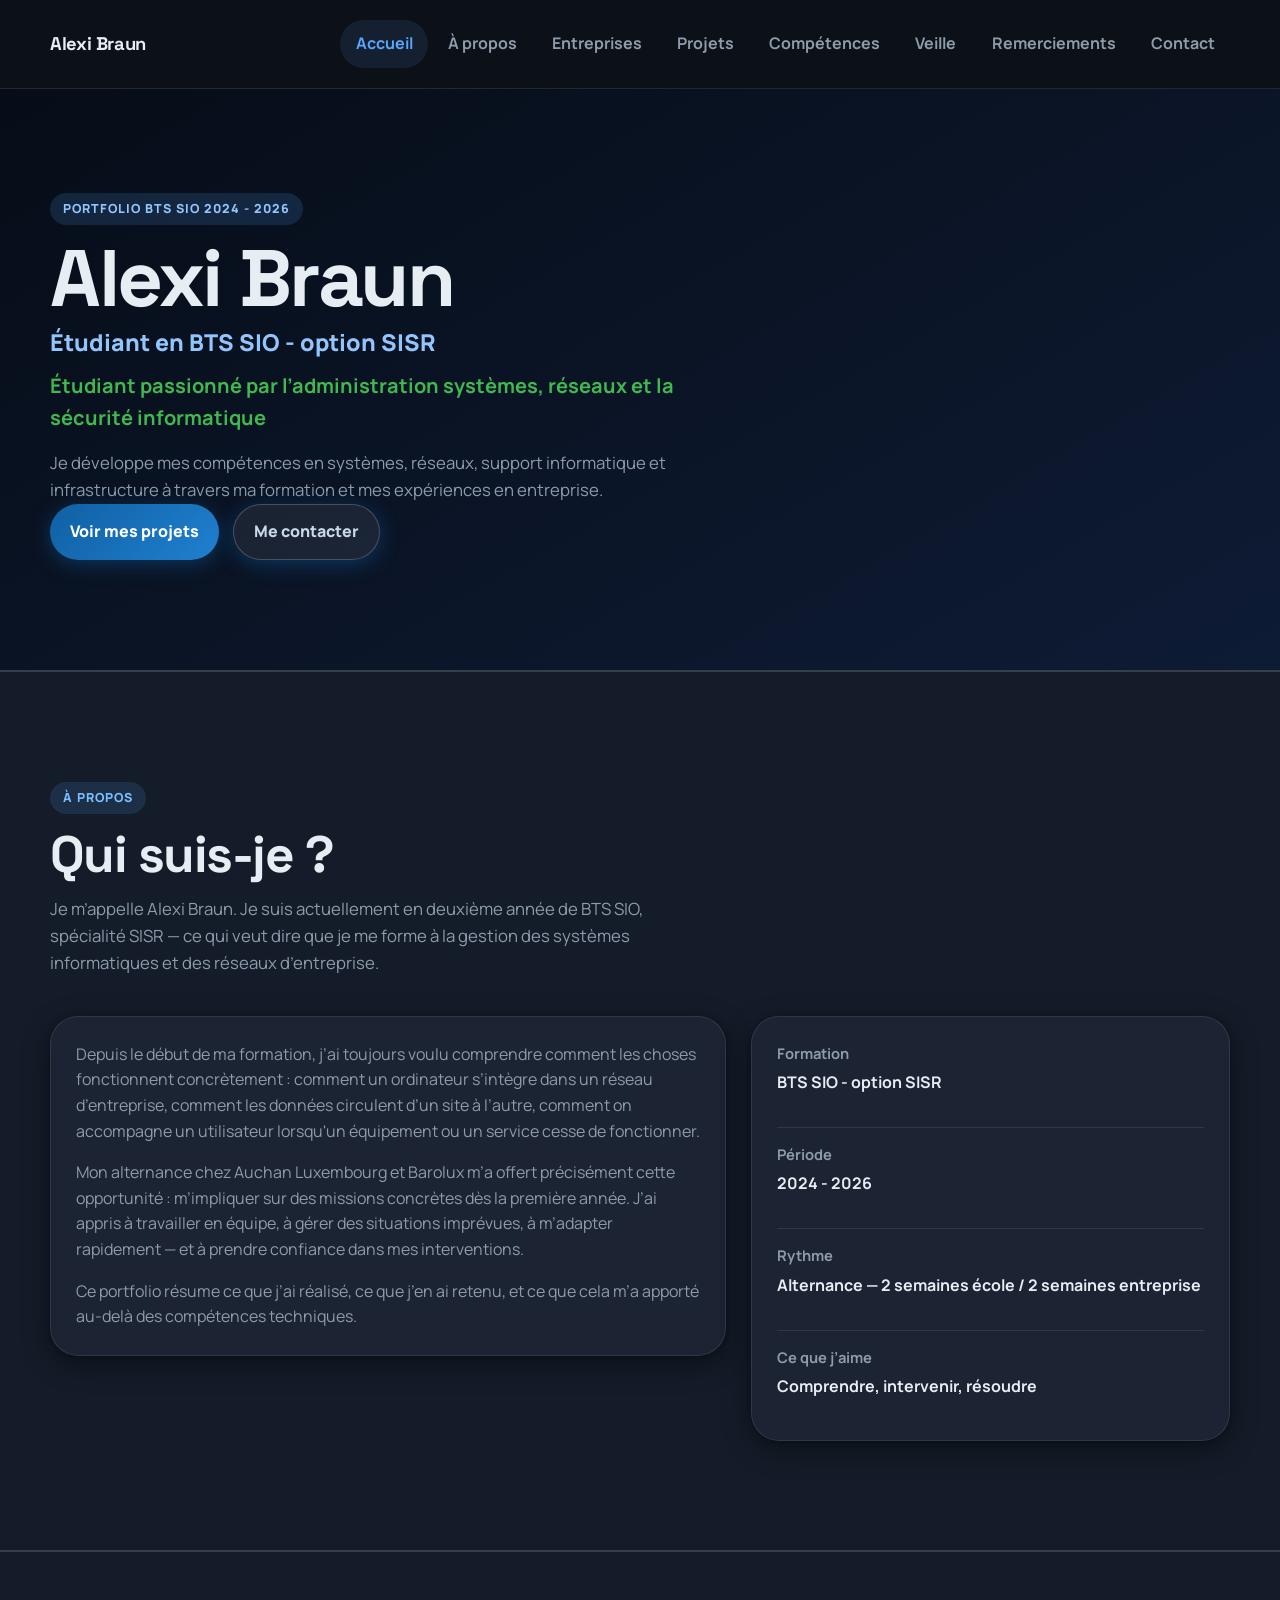
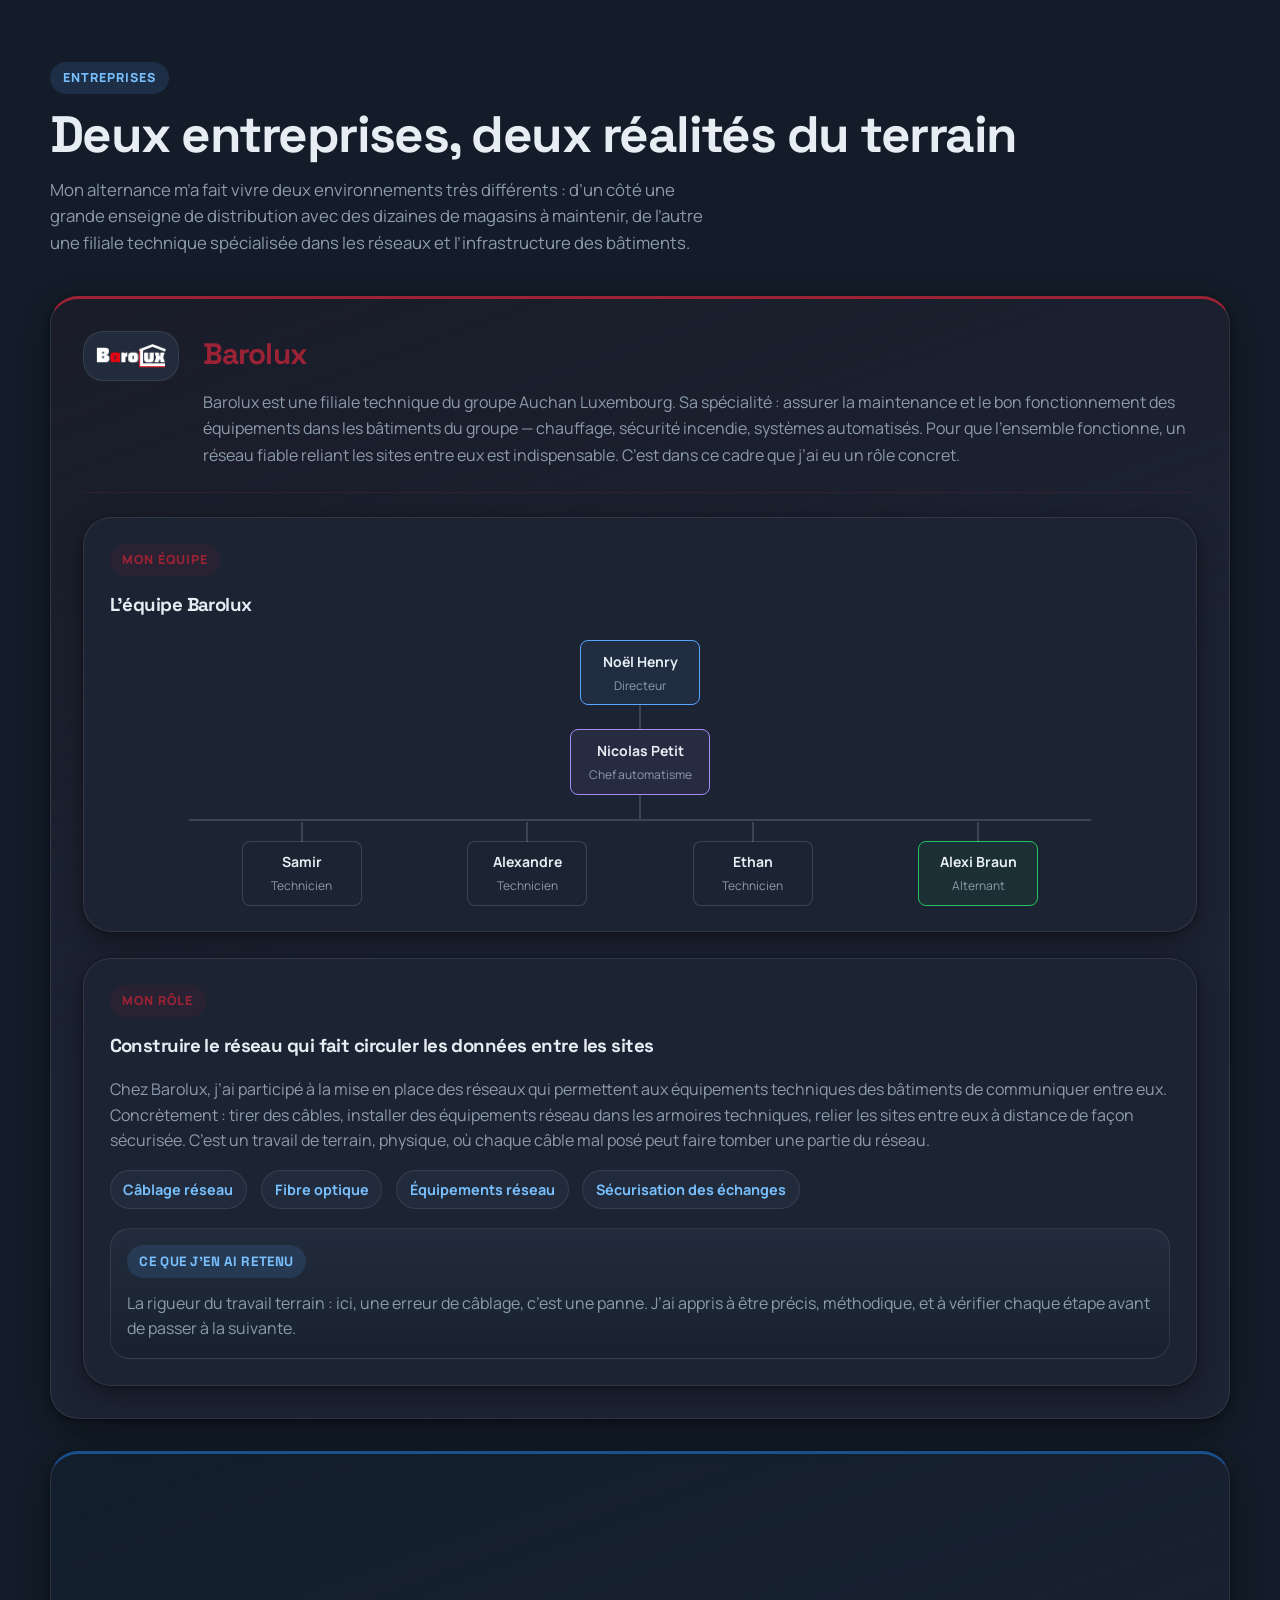
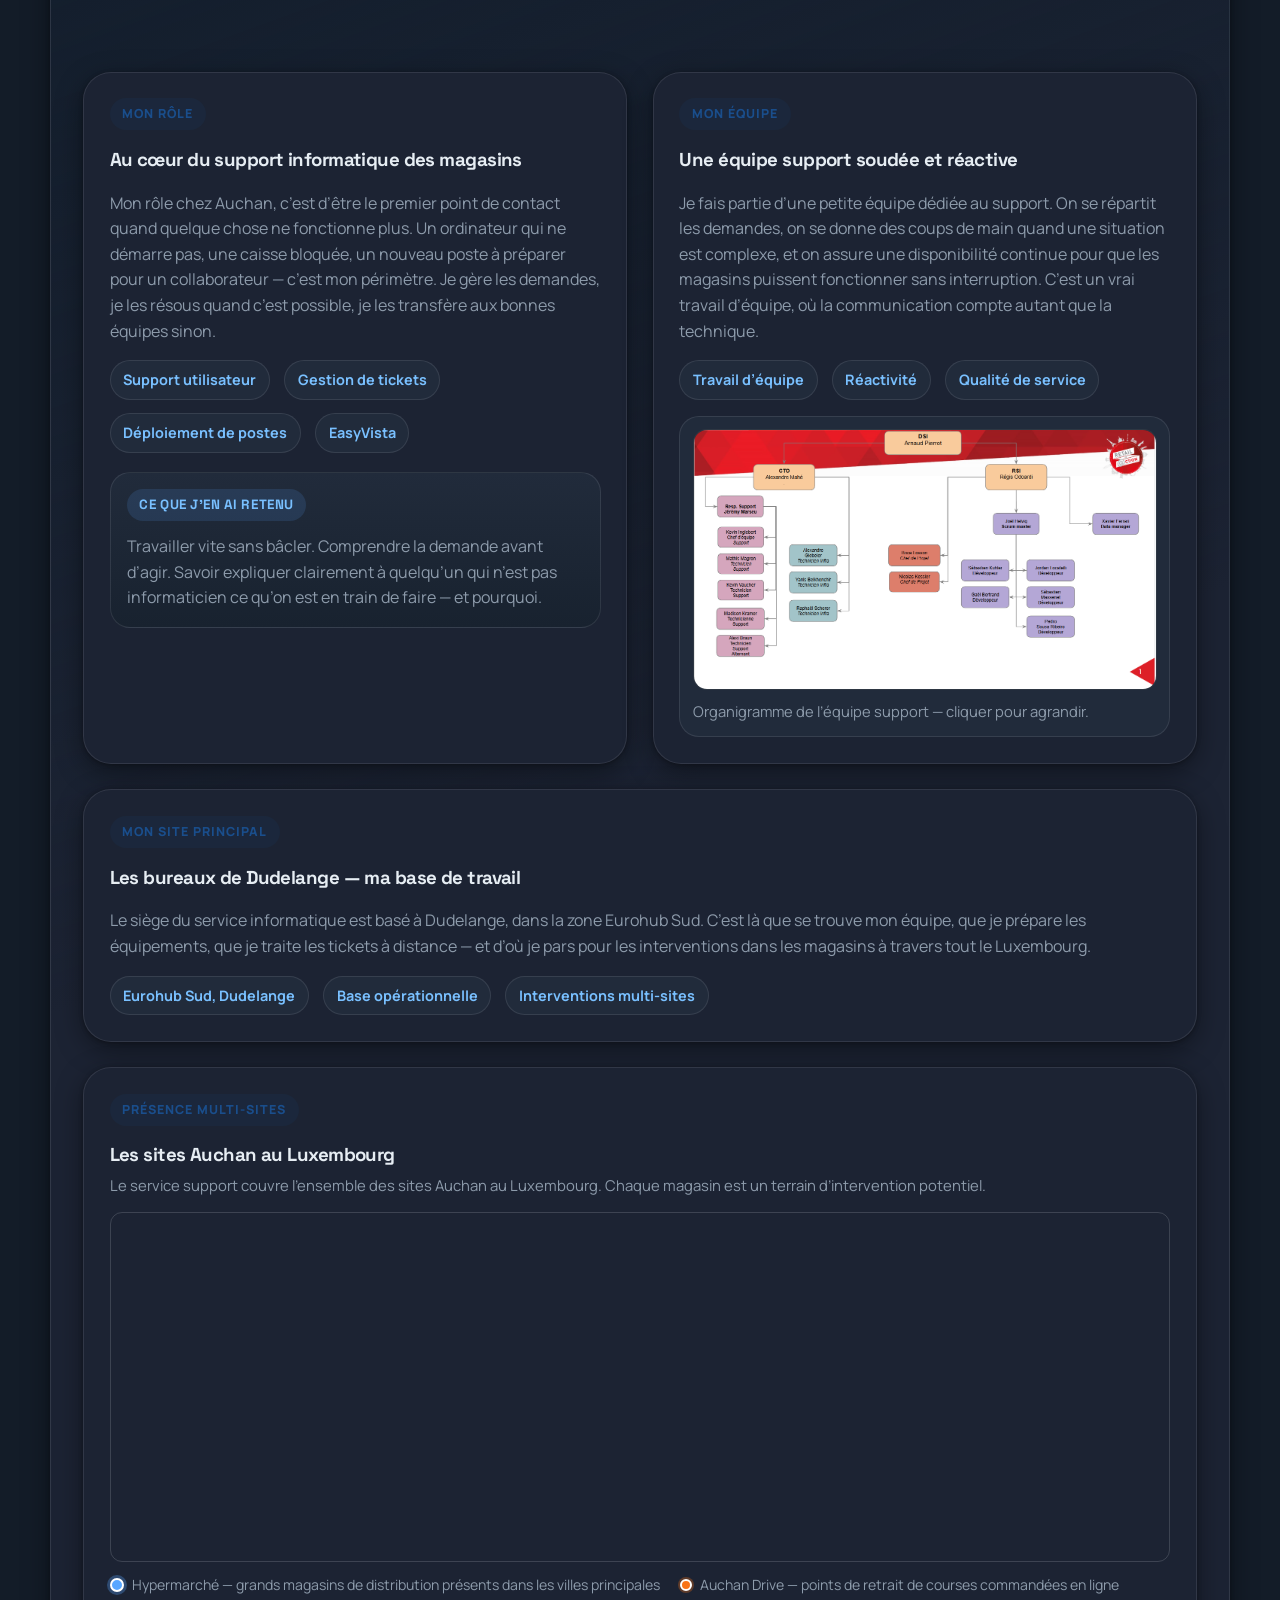
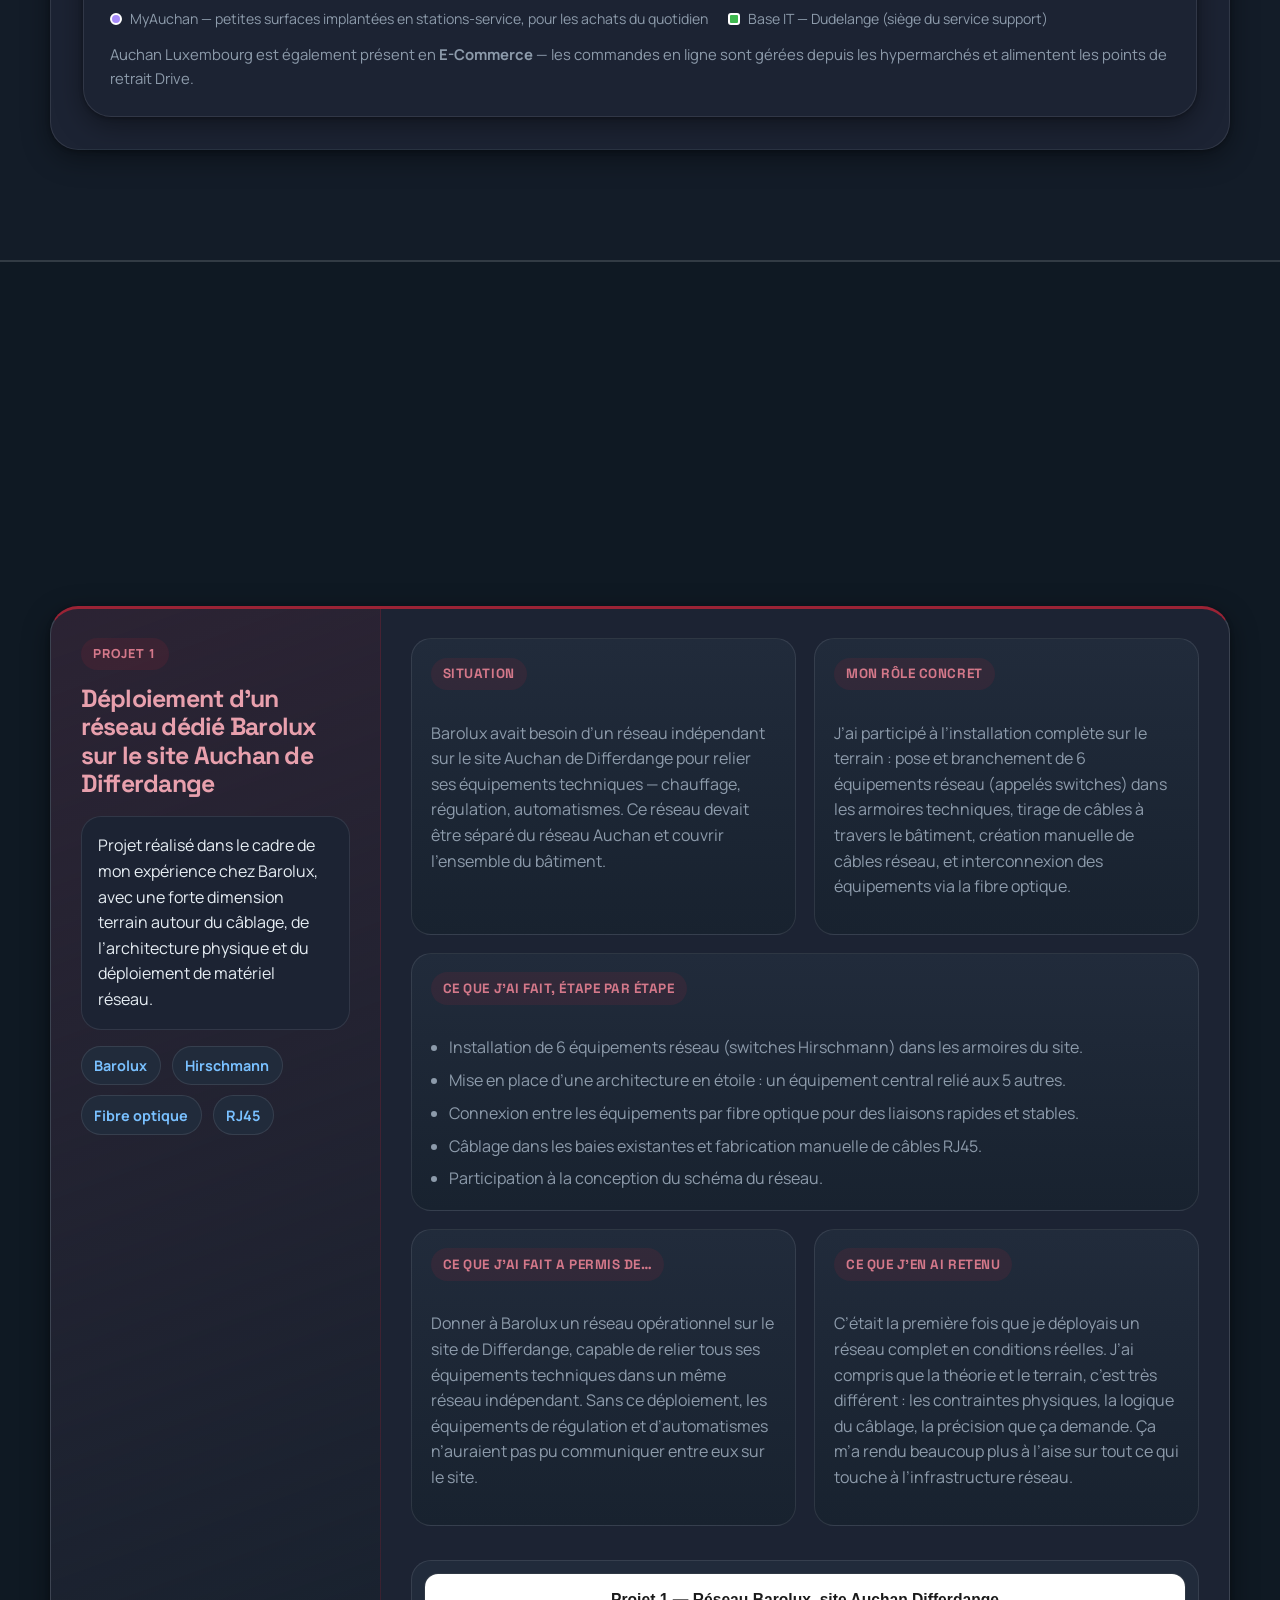
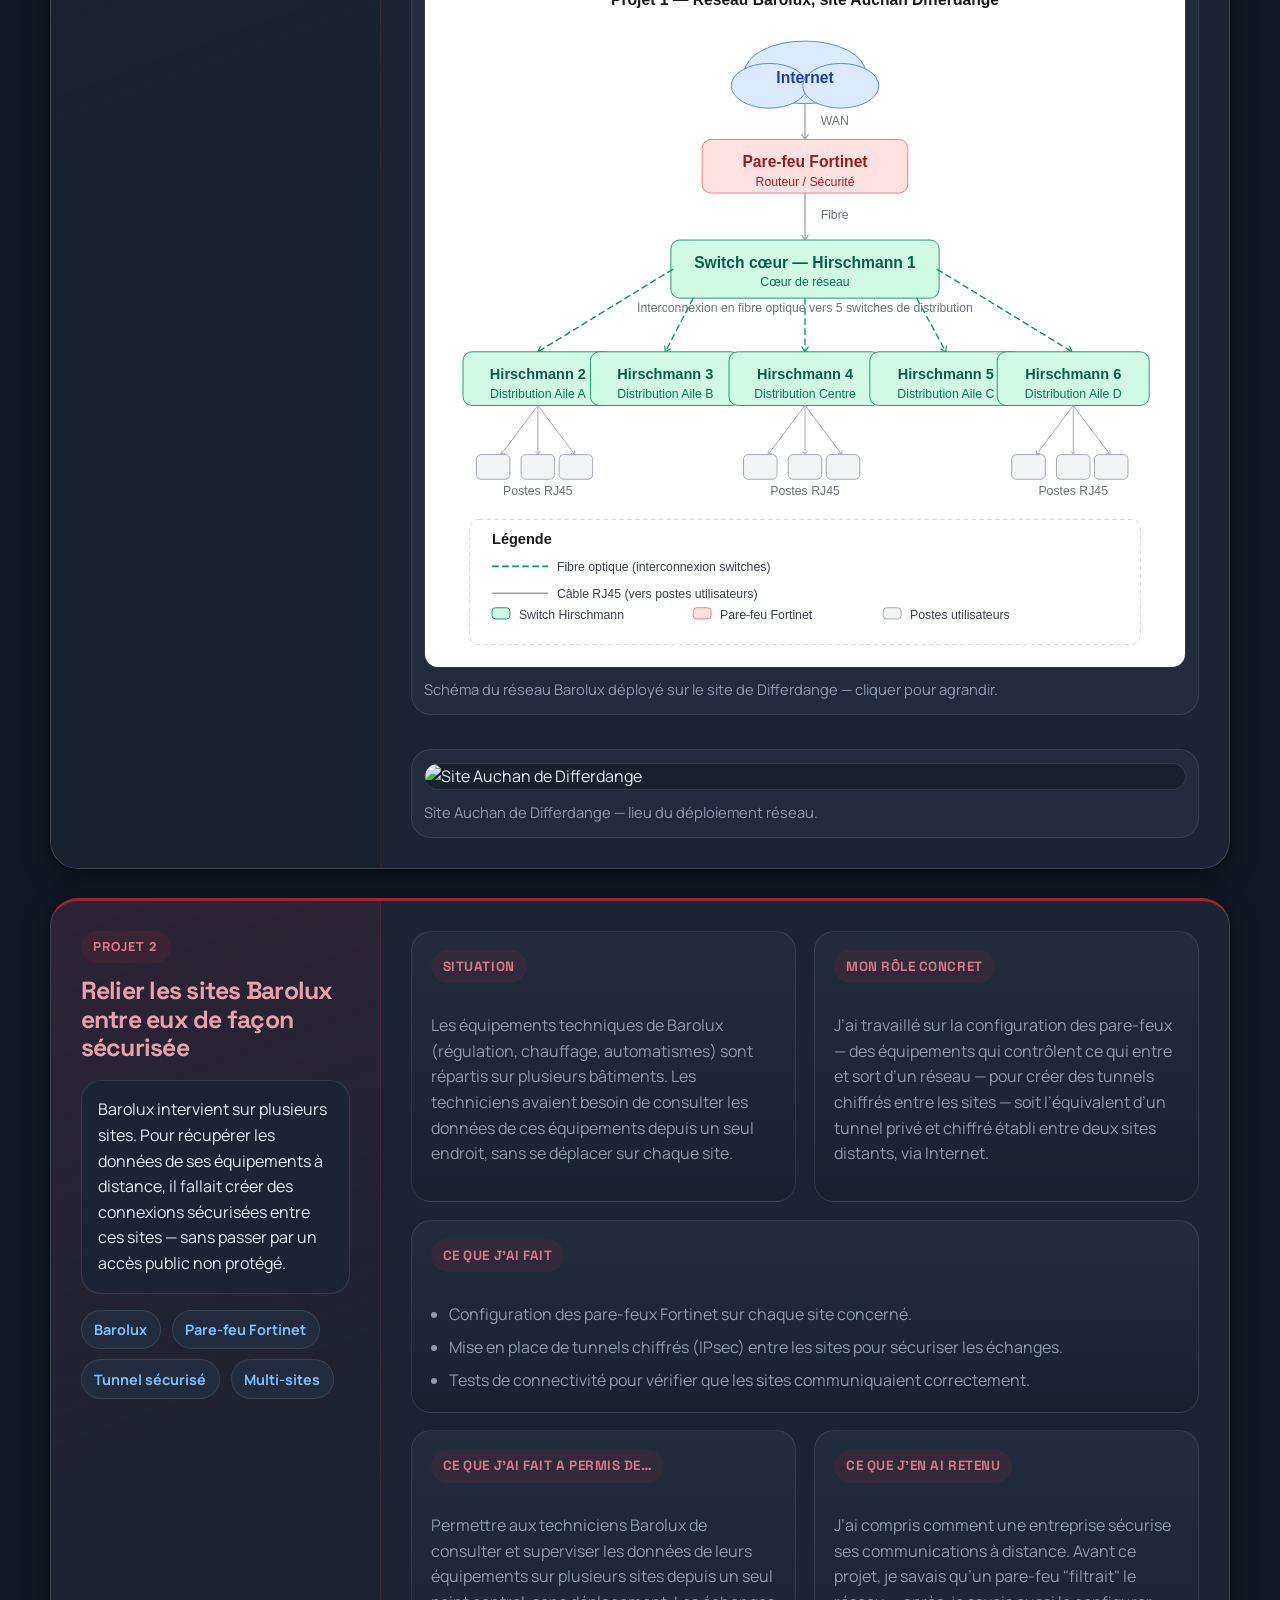
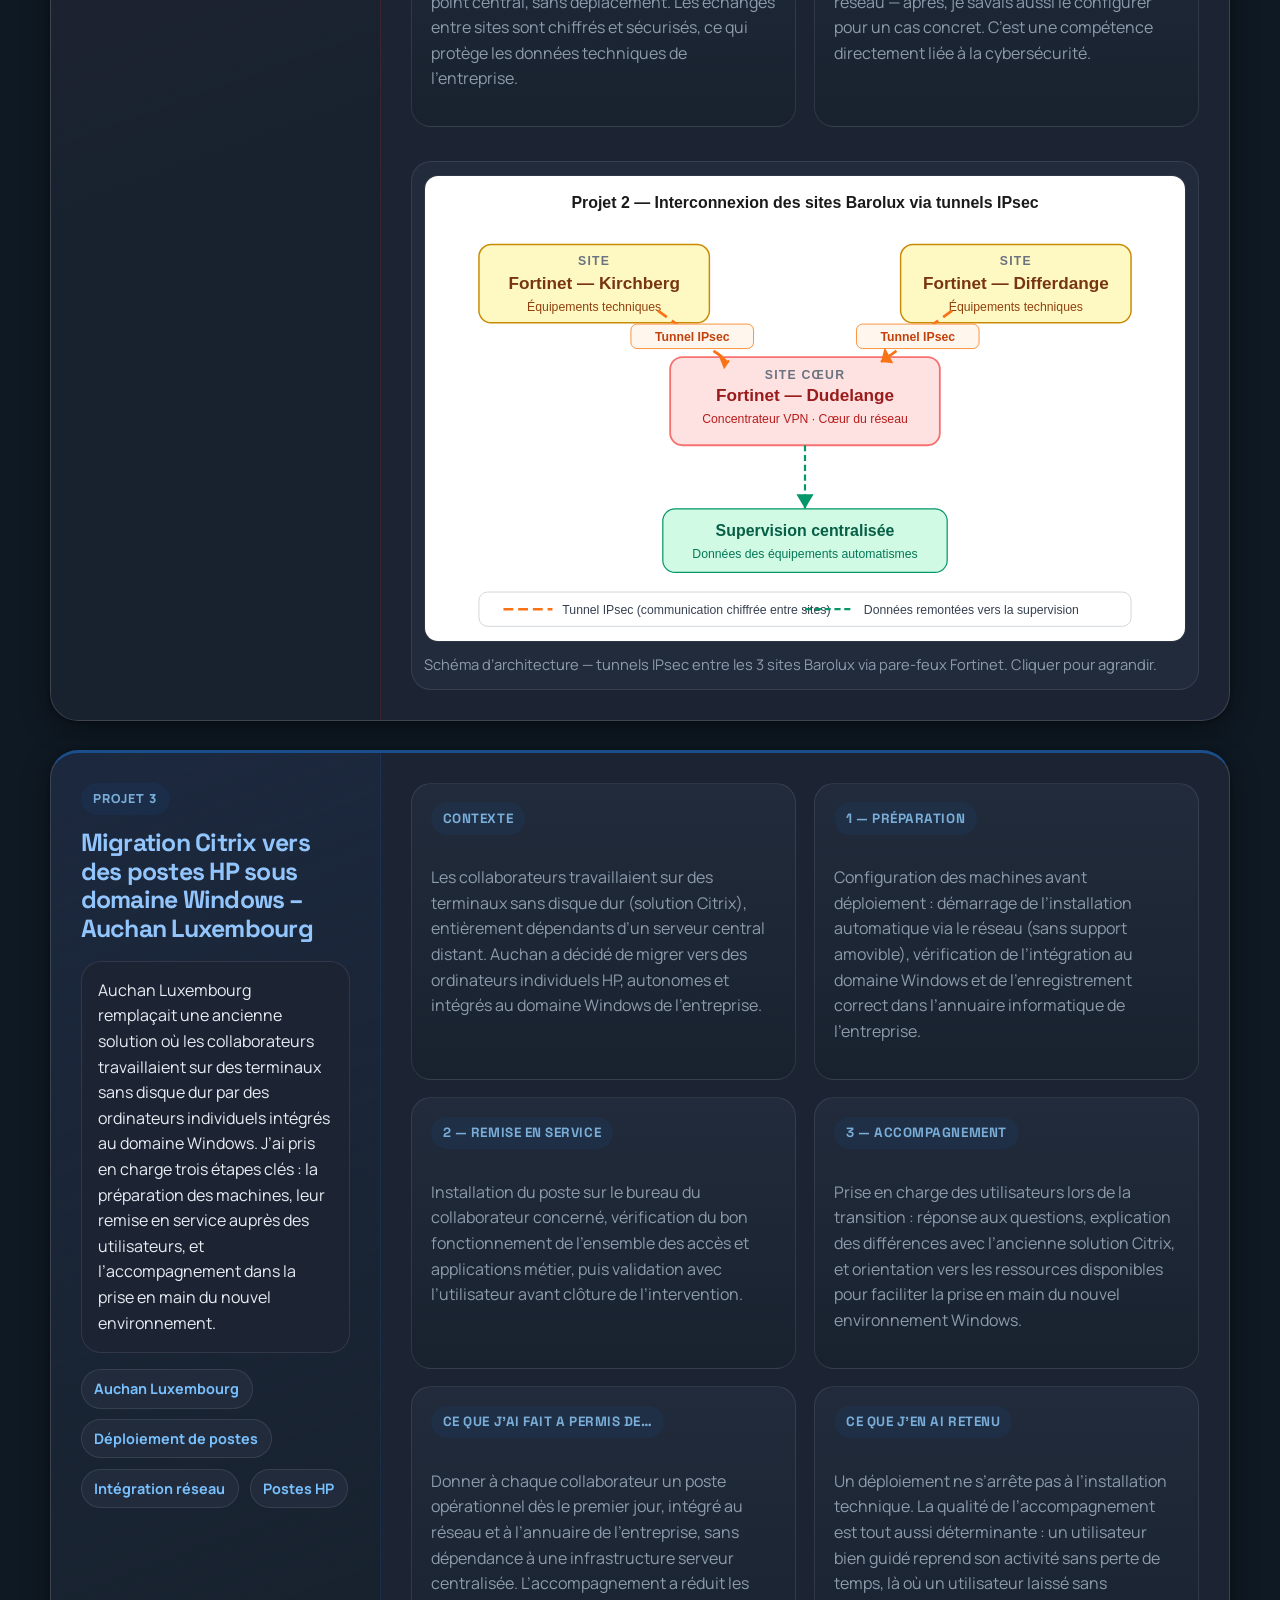
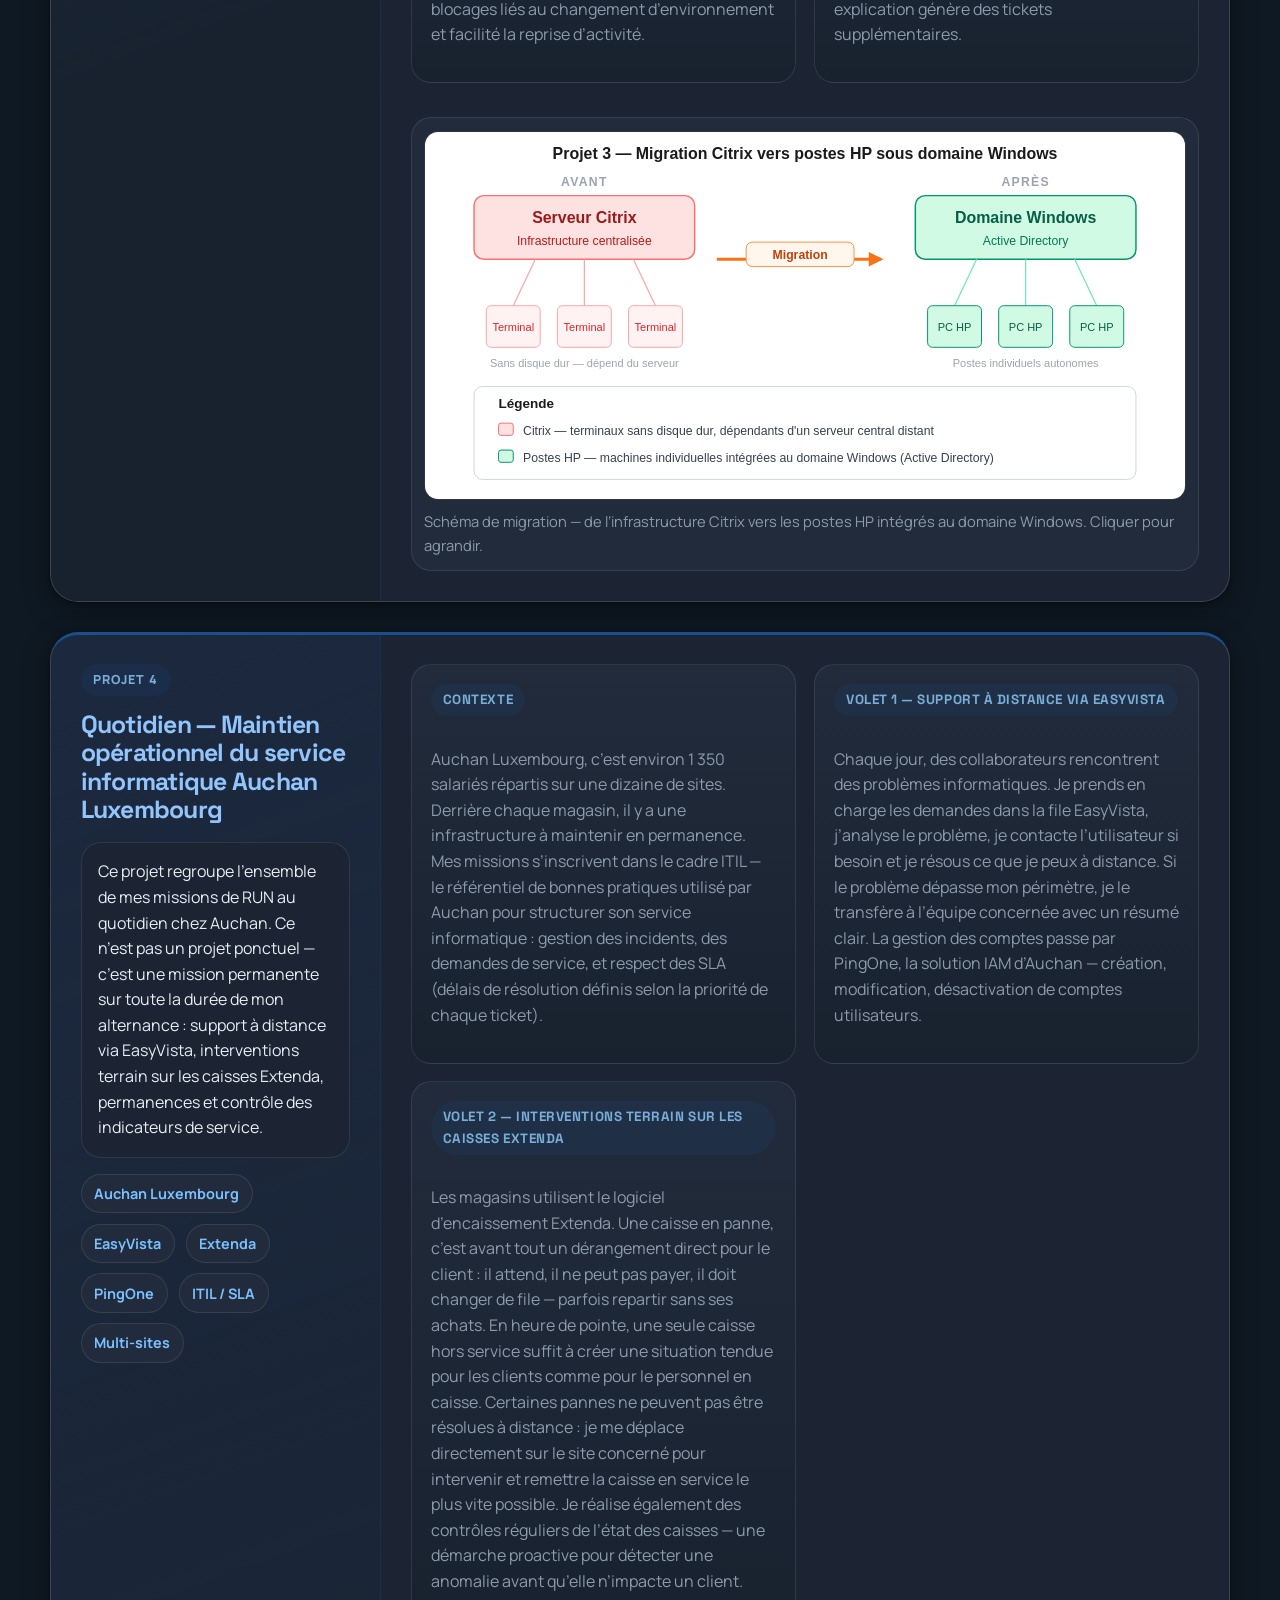
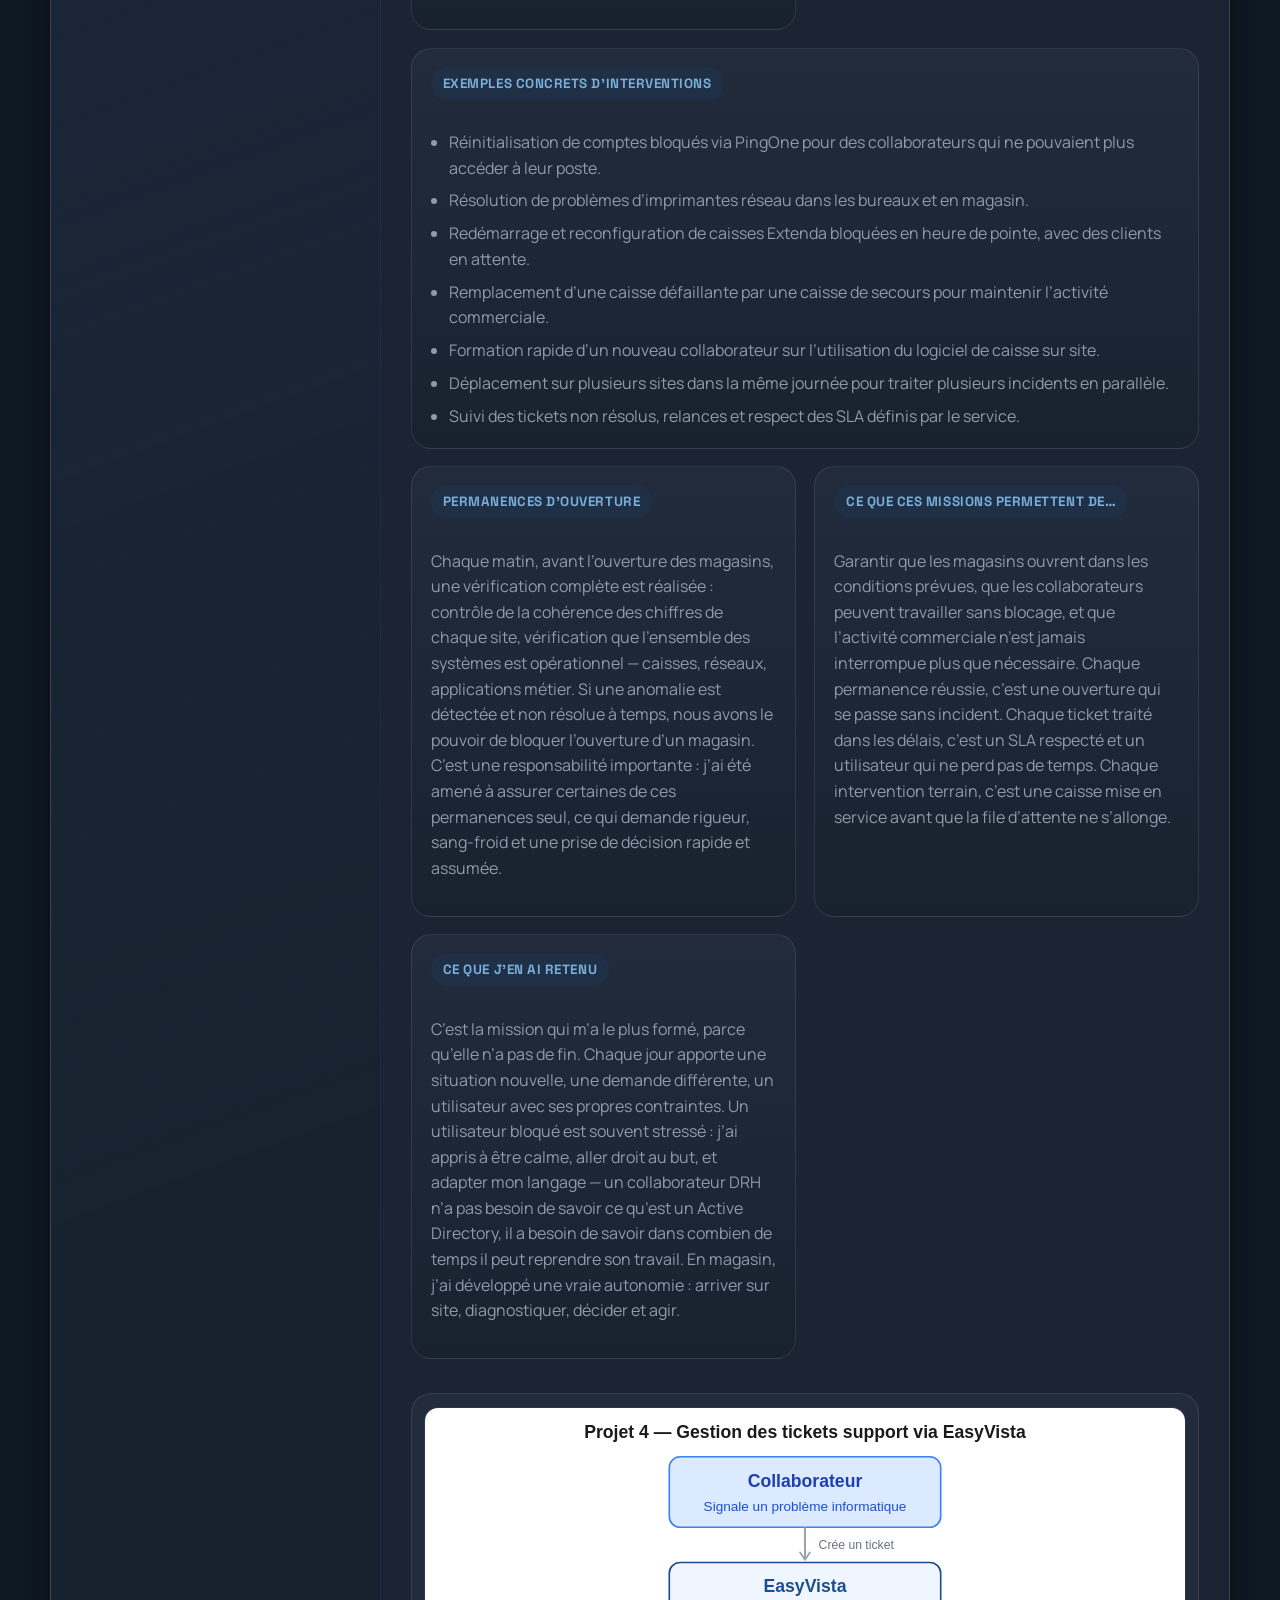
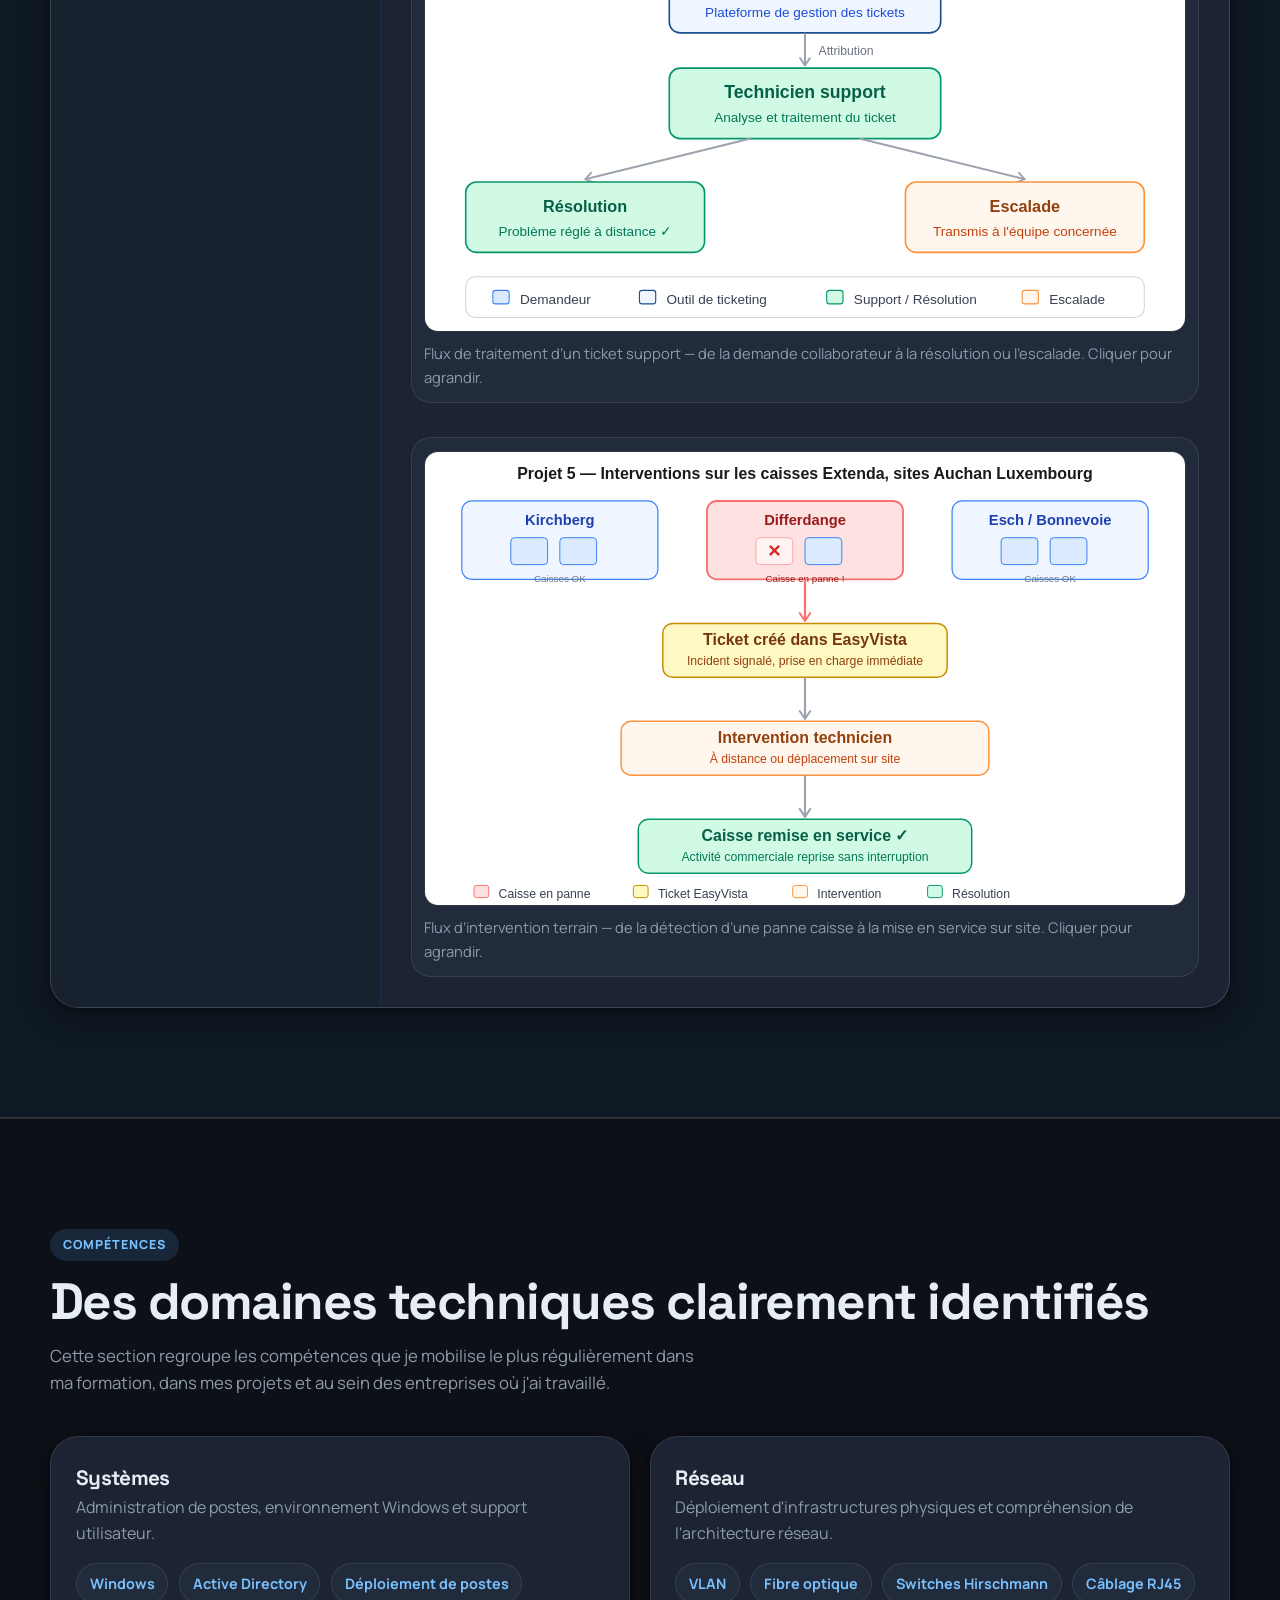
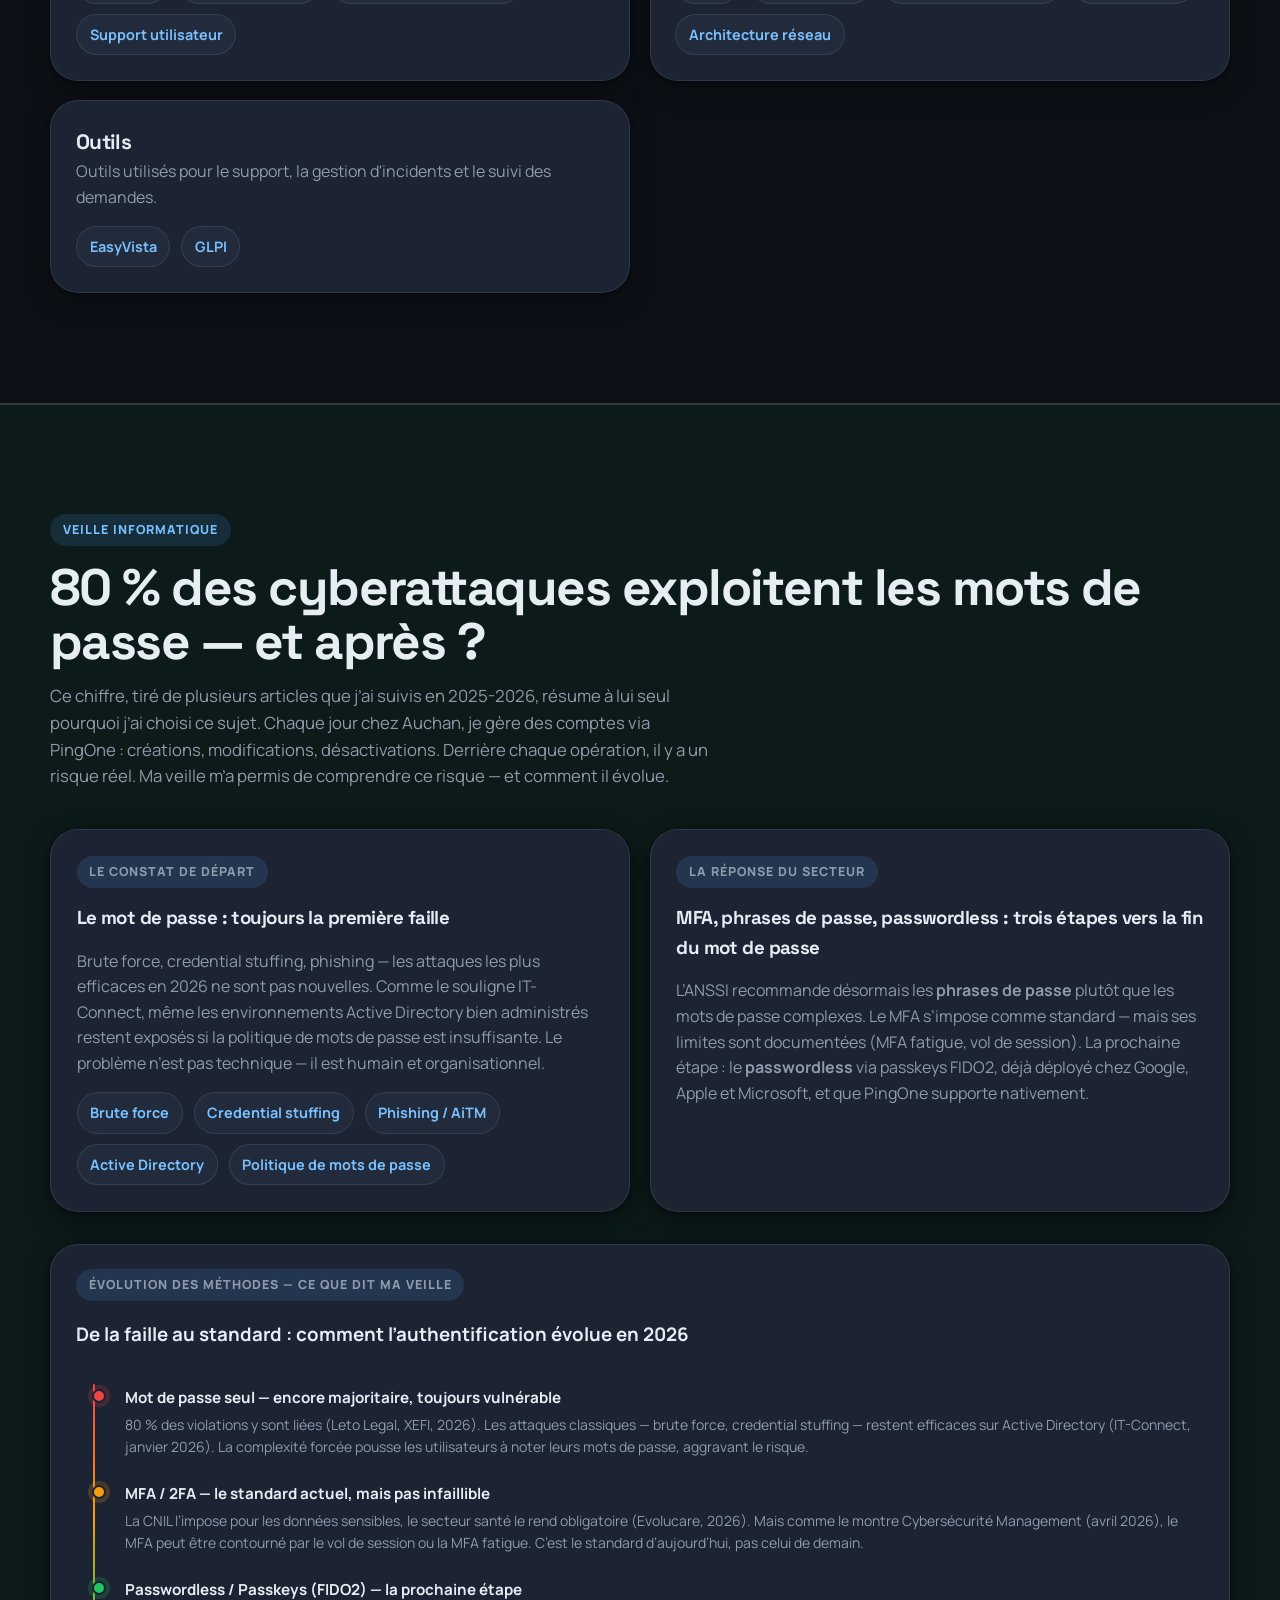
==== commit 06ff514a: "Add files via upload" ====
--- a/index.html
+++ b/index.html
@@ -42,9 +42,9 @@
       <nav class="site-nav" id="siteNav" aria-label="Navigation principale">
         <a class="nav-link" href="#accueil">Accueil</a>
         <a class="nav-link" href="#apropos">À propos</a>
-        <a class="nav-link" href="#competences">Compétences</a>
         <a class="nav-link" href="#entreprises">Entreprises</a>
         <a class="nav-link" href="#projets">Projets</a>
+        <a class="nav-link" href="#competences">Compétences</a>
         <a class="nav-link" href="#veille">Veille</a>
         <a class="nav-link" href="#remerciements">Remerciements</a>
         <a class="nav-link" href="#contact">Contact</a>
@@ -127,53 +127,6 @@
       </div>
     </section>
 
-    <section class="section" id="competences">
-      <div class="container">
-        <div class="section-heading reveal">
-          <p class="eyebrow">Compétences</p>
-          <h2>Des domaines techniques clairement identifiés</h2>
-          <p class="section-intro">
-            Cette section regroupe les compétences que je mobilise le plus régulièrement dans ma
-            formation, dans mes projets et au sein des entreprises où j’ai travaillé.
-          </p>
-        </div>
-
-        <div class="skills-grid">
-          <article class="card skill-card reveal">
-            <h3>Systèmes</h3>
-            <p>Administration de postes, environnement Windows et support utilisateur.</p>
-            <div class="skill-cloud">
-              <span class="skill-pill">Windows</span>
-              <span class="skill-pill">Active Directory</span>
-              <span class="skill-pill">Déploiement de postes</span>
-              <span class="skill-pill">Support utilisateur</span>
-            </div>
-          </article>
-
-          <article class="card skill-card reveal">
-            <h3>Réseau</h3>
-            <p>Déploiement d’infrastructures physiques et compréhension de l’architecture réseau.</p>
-            <div class="skill-cloud">
-              <span class="skill-pill">VLAN</span>
-              <span class="skill-pill">Fibre optique</span>
-              <span class="skill-pill">Switches Hirschmann</span>
-              <span class="skill-pill">Câblage RJ45</span>
-              <span class="skill-pill">Architecture réseau</span>
-            </div>
-          </article>
-
-          <article class="card skill-card reveal">
-            <h3>Outils</h3>
-            <p>Outils utilisés pour le support, la gestion d’incidents et le suivi des demandes.</p>
-            <div class="skill-cloud">
-              <span class="skill-pill">EasyVista</span>
-              <span class="skill-pill">GLPI</span>
-            </div>
-          </article>
-        </div>
-      </div>
-    </section>
-
     <section class="section section-surface" id="entreprises">
       <div class="container">
         <div class="section-heading reveal">
@@ -187,6 +140,96 @@
         </div>
 
         <div class="company-blocks">
+
+          <!-- ── BAROLUX ───────────────────────────────────────── -->
+          <div class="company-block company-block--barolux">
+            <div class="company-block-header reveal">
+              <div class="company-block-logo">
+                <img src="assets/img/barolux.png" alt="Logo Barolux" />
+              </div>
+              <div class="company-block-intro">
+                <h3 class="company-block-name">Barolux</h3>
+                <p>
+                  Barolux est une filiale technique du groupe Auchan Luxembourg. Sa spécialité :
+                  assurer la maintenance et le bon fonctionnement des équipements dans les
+                  bâtiments du groupe — chauffage, sécurité incendie, systèmes automatisés.
+                  Pour que l’ensemble fonctionne, un réseau fiable reliant les sites entre eux
+                  est indispensable. C’est dans ce cadre que j’ai eu un rôle concret.
+                </p>
+              </div>
+            </div>
+
+            <div class="company-grid">
+
+              <article class="card company-card company-card-wide reveal">
+                <p class="company-kicker">Mon équipe</p>
+                <h3>L'équipe Barolux</h3>
+                <div class="orga-barolux">
+                  <div class="orga-row">
+                    <div class="orga-node orga-node--top">
+                      <span class="orga-name">Noël Henry</span>
+                      <span class="orga-role">Directeur</span>
+                    </div>
+                  </div>
+                  <div class="orga-connector-v"></div>
+                  <div class="orga-row">
+                    <div class="orga-node orga-node--mid">
+                      <span class="orga-name">Nicolas Petit</span>
+                      <span class="orga-role">Chef automatisme</span>
+                    </div>
+                  </div>
+                  <div class="orga-connector-v"></div>
+                  <div class="orga-connector-h-wrap">
+                    <div class="orga-h-bar">
+                      <div class="orga-node orga-node--tech">
+                        <span class="orga-name">Samir</span>
+                        <span class="orga-role">Technicien</span>
+                      </div>
+                      <div class="orga-node orga-node--tech">
+                        <span class="orga-name">Alexandre</span>
+                        <span class="orga-role">Technicien</span>
+                      </div>
+                      <div class="orga-node orga-node--tech">
+                        <span class="orga-name">Ethan</span>
+                        <span class="orga-role">Technicien</span>
+                      </div>
+                      <div class="orga-node orga-node--me">
+                        <span class="orga-name">Alexi Braun</span>
+                        <span class="orga-role">Alternant</span>
+                      </div>
+                    </div>
+                  </div>
+                </div>
+              </article>
+
+              <article class="card company-card company-card-wide reveal">
+                <p class="company-kicker">Mon rôle</p>
+                <h3>Construire le réseau qui fait circuler les données entre les sites</h3>
+                <p>
+                  Chez Barolux, j’ai participé à la mise en place des réseaux qui permettent
+                  aux équipements techniques des bâtiments de communiquer entre eux. Concrètement :
+                  tirer des câbles, installer des équipements réseau dans les armoires
+                  techniques, relier les sites entre eux à distance de façon sécurisée.
+                  C’est un travail de terrain, physique, où chaque câble mal posé peut faire
+                  tomber une partie du réseau.
+                </p>
+                <div class="company-meta">
+                  <span class="chip">Câblage réseau</span>
+                  <span class="chip">Fibre optique</span>
+                  <span class="chip">Équipements réseau</span>
+                  <span class="chip">Sécurisation des échanges</span>
+                </div>
+                <div class="company-outcome">
+                  <h4>Ce que j’en ai retenu</h4>
+                  <p>
+                    La rigueur du travail terrain : ici, une erreur de câblage, c’est une
+                    panne. J’ai appris à être précis, méthodique, et à vérifier chaque étape
+                    avant de passer à la suivante.
+                  </p>
+                </div>
+              </article>
+            </div>
+          </div>
 
           <!-- ── AUCHAN LUXEMBOURG ─────────────────────────────── -->
           <div class="company-block company-block--auchan">
@@ -270,64 +313,16 @@
               <div class="card company-card company-card-wide reveal">
                 <p class="company-kicker">Présence multi-sites</p>
                 <h3>Les sites Auchan au Luxembourg</h3>
-                <p class="project-map-intro">Le service support couvre l’ensemble des sites Auchan au Luxembourg. Chaque magasin est un terrain d’intervention potentiel — les hypermarchés sont mis en évidence.</p>
+                <p class="project-map-intro">Le service support couvre l’ensemble des sites Auchan au Luxembourg. Chaque magasin est un terrain d’intervention potentiel.</p>
                 <div id="map-auchan" class="project-map" aria-label="Carte des sites Auchan Luxembourg"></div>
                 <div class="map-legend">
-                  <span class="map-legend-item"><span class="map-legend-dot map-legend-dot--hyper"></span>Hypermarché</span>
-                  <span class="map-legend-item"><span class="map-legend-dot map-legend-dot--project"></span>Hypermarché — Site Projet 1</span>
-                  <span class="map-legend-item"><span class="map-legend-dot map-legend-dot--drive"></span>Auchan Drive</span>
-                  <span class="map-legend-item"><span class="map-legend-dot map-legend-dot--my"></span>MyAuchan</span>
-                  <span class="map-legend-item"><span class="map-legend-dot map-legend-dot--base" style="border-radius:3px;"></span>Base IT — Dudelange</span>
+                  <span class="map-legend-item"><span class="map-legend-dot map-legend-dot--hyper"></span>Hypermarché — grands magasins de distribution présents dans les villes principales</span>
+                  <span class="map-legend-item"><span class="map-legend-dot map-legend-dot--drive"></span>Auchan Drive — points de retrait de courses commandées en ligne</span>
+                  <span class="map-legend-item"><span class="map-legend-dot map-legend-dot--my"></span>MyAuchan — petites surfaces implantées en stations-service, pour les achats du quotidien</span>
+                  <span class="map-legend-item"><span class="map-legend-dot map-legend-dot--base" style="border-radius:3px;"></span>Base IT — Dudelange (siège du service support)</span>
                 </div>
-              </div>
-            </div>
-          </div>
-
-          <!-- ── BAROLUX ───────────────────────────────────────── -->
-          <div class="company-block company-block--barolux">
-            <div class="company-block-header reveal">
-              <div class="company-block-logo">
-                <img src="assets/img/barolux.png" alt="Logo Barolux" />
-              </div>
-              <div class="company-block-intro">
-                <h3 class="company-block-name">Barolux</h3>
-                <p>
-                  Barolux est une filiale technique du groupe Auchan Luxembourg. Sa spécialité :
-                  assurer la maintenance et le bon fonctionnement des équipements dans les
-                  bâtiments du groupe — chauffage, sécurité incendie, systèmes automatisés.
-                  Pour que l’ensemble fonctionne, un réseau fiable reliant les sites entre eux
-                  est indispensable. C’est dans ce cadre que j’ai eu un rôle concret.
-                </p>
-              </div>
-            </div>
-
-            <div class="company-grid">
-              <article class="card company-card company-card-wide reveal">
-                <p class="company-kicker">Mon rôle</p>
-                <h3>Construire le réseau qui fait circuler les données entre les sites</h3>
-                <p>
-                  Chez Barolux, j’ai participé à la mise en place des réseaux qui permettent
-                  aux équipements techniques des bâtiments de communiquer entre eux. Concrètement :
-                  tirer des câbles, installer des équipements réseau dans les armoires
-                  techniques, relier les sites entre eux à distance de façon sécurisée.
-                  C’est un travail de terrain, physique, où chaque câble mal posé peut faire
-                  tomber une partie du réseau.
-                </p>
-                <div class="company-meta">
-                  <span class="chip">Câblage réseau</span>
-                  <span class="chip">Fibre optique</span>
-                  <span class="chip">Équipements réseau</span>
-                  <span class="chip">Sécurisation des échanges</span>
-                </div>
-                <div class="company-outcome">
-                  <h4>Ce que j’en ai retenu</h4>
-                  <p>
-                    La rigueur du travail terrain : ici, une erreur de câblage, c’est une
-                    panne. J’ai appris à être précis, méthodique, et à vérifier chaque étape
-                    avant de passer à la suivante.
-                  </p>
-                </div>
-              </article>
+                <p class="project-map-intro" style="margin-top:0.75rem;">Auchan Luxembourg est également présent en <strong>E-Commerce</strong> — les commandes en ligne sont gérées depuis les hypermarchés et alimentent les points de retrait Drive.</p>
+              </div>
             </div>
           </div>
 
@@ -685,7 +680,7 @@
                   plus que nécessaire. Chaque permanence réussie, c’est une ouverture qui se passe
                   sans incident. Chaque ticket traité dans les délais, c’est un SLA respecté et un
                   utilisateur qui ne perd pas de temps. Chaque intervention terrain, c’est une caisse
-                  remise en service avant que la file d’attente ne s’allonge.
+                  mise en service avant que la file d’attente ne s’allonge.
                 </p>
               </div>
 
@@ -709,9 +704,56 @@
 
               <figure class="content-visual project-visual">
                 <img src="assets/img/schema_projet5_auchan.svg" alt="Schéma d’intervention sur les caisses Extenda des sites Auchan Luxembourg" data-lightbox />
-                <figcaption>Flux d’intervention terrain — de la détection d’une panne caisse à la remise en service sur site. Cliquer pour agrandir.</figcaption>
+                <figcaption>Flux d’intervention terrain — de la détection d’une panne caisse à la mise en service sur site. Cliquer pour agrandir.</figcaption>
               </figure>
 
+            </div>
+          </article>
+        </div>
+      </div>
+    </section>
+
+    <section class="section" id="competences">
+      <div class="container">
+        <div class="section-heading reveal">
+          <p class="eyebrow">Compétences</p>
+          <h2>Des domaines techniques clairement identifiés</h2>
+          <p class="section-intro">
+            Cette section regroupe les compétences que je mobilise le plus régulièrement dans ma
+            formation, dans mes projets et au sein des entreprises où j'ai travaillé.
+          </p>
+        </div>
+
+        <div class="skills-grid">
+          <article class="card skill-card reveal">
+            <h3>Systèmes</h3>
+            <p>Administration de postes, environnement Windows et support utilisateur.</p>
+            <div class="skill-cloud">
+              <span class="skill-pill">Windows</span>
+              <span class="skill-pill">Active Directory</span>
+              <span class="skill-pill">Déploiement de postes</span>
+              <span class="skill-pill">Support utilisateur</span>
+            </div>
+          </article>
+
+          <article class="card skill-card reveal">
+            <h3>Réseau</h3>
+            <p>Déploiement d'infrastructures physiques et compréhension de l'architecture réseau.</p>
+            <div class="skill-cloud">
+              <span class="skill-pill">VLAN</span>
+              <span class="skill-pill">Fibre optique</span>
+              <span class="skill-pill">Switches Hirschmann</span>
+              <span class="skill-pill">Câblage RJ45</span>
+              <span class="skill-pill">Architecture réseau</span>
+            </div>
+          </article>
+
+          <article class="card skill-card reveal">
+            <h3>Outils</h3>
+            <p>Outils utilisés pour le support, la gestion d'incidents et le suivi des demandes.</p>
+            <div class="skill-cloud">
+              <span class="skill-pill">EasyVista</span>
+              <span class="skill-pill">GLPI</span>
             </div>
           </article>
         </div>
@@ -722,162 +764,220 @@
       <div class="container">
         <div class="section-heading reveal">
           <p class="eyebrow">Veille informatique</p>
-          <h2>L’évolution de l’authentification en cybersécurité</h2>
+          <h2>80 % des cyberattaques exploitent les mots de passe — et après ?</h2>
           <p class="section-intro">
-            Dans le cadre de ma formation en BTS SIO SISR, je réalise une veille technologique
-            sur l’évolution des méthodes d’authentification — du mot de passe classique au MFA,
-            jusqu’aux passkeys —, en suivant les menaces actuelles et les évolutions réglementaires.
+            Ce chiffre, tiré de plusieurs articles que j’ai suivis en 2025-2026, résume à lui seul
+            pourquoi j’ai choisi ce sujet. Chaque jour chez Auchan, je gère des comptes via PingOne :
+            créations, modifications, désactivations. Derrière chaque opération, il y a un risque réel.
+            Ma veille m’a permis de comprendre ce risque — et comment il évolue.
           </p>
         </div>
 
         <div class="veille-grid">
 
           <article class="card veille-card veille-card-intro reveal">
-            <p class="company-kicker">Sujet de veille</p>
-            <h3>Protection des accès : du mot de passe aux passkeys</h3>
+            <p class="company-kicker">Le constat de départ</p>
+            <h3>Le mot de passe : toujours la première faille</h3>
             <p>
-              L’authentification est l’un des premiers remparts contre les cyberattaques.
-              Ce sujet me permet de suivre comment les méthodes évoluent — et pourquoi les
-              solutions traditionnelles comme le mot de passe seul ne sont plus suffisantes
-              face aux attaques modernes.
+              Brute force, credential stuffing, phishing — les attaques les plus efficaces
+              en 2026 ne sont pas nouvelles. Comme le souligne IT-Connect, même les environnements
+              Active Directory bien administrés restent exposés si la politique de mots de passe
+              est insuffisante. Le problème n’est pas technique — il est humain et organisationnel.
             </p>
             <div class="skill-cloud" style="margin-top:1rem;">
-              <span class="skill-pill">Mots de passe</span>
-              <span class="skill-pill">MFA / 2FA</span>
-              <span class="skill-pill">Passkeys (FIDO2)</span>
-              <span class="skill-pill">Phishing</span>
-              <span class="skill-pill">Attaques AiTM</span>
-              <span class="skill-pill">Conformité RGPD</span>
+              <span class="skill-pill">Brute force</span>
+              <span class="skill-pill">Credential stuffing</span>
+              <span class="skill-pill">Phishing / AiTM</span>
+              <span class="skill-pill">Active Directory</span>
+              <span class="skill-pill">Politique de mots de passe</span>
             </div>
           </article>
 
           <article class="card veille-card reveal">
-            <p class="company-kicker">Contexte</p>
-            <h3>Pourquoi ce sujet ?</h3>
+            <p class="company-kicker">La réponse du secteur</p>
+            <h3>MFA, phrases de passe, passwordless : trois étapes vers la fin du mot de passe</h3>
             <p>
-              Dans mon quotidien chez Auchan, la gestion des accès et des comptes utilisateurs
-              est une réalité concrète : comptes bloqués, réinitialisations de mots de passe,
-              droits d’accès. Comprendre les enjeux de l’authentification me permet de mieux
-              saisir les risques derrière ces opérations.
+              L’ANSSI recommande désormais les <strong>phrases de passe</strong> plutôt que les mots de passe complexes.
+              Le MFA s’impose comme standard — mais ses limites sont documentées (MFA fatigue, vol de session).
+              La prochaine étape : le <strong>passwordless</strong> via passkeys FIDO2, déjà déployé chez Google,
+              Apple et Microsoft, et que PingOne supporte nativement.
             </p>
           </article>
 
-          <article class="card veille-card reveal">
-            <p class="company-kicker">Sources suivies</p>
-            <h3>Sources</h3>
-            <ul class="plain-list">
-              <li>ANSSI (Agence nationale de la sécurité des systèmes d’information)</li>
-              <li>ENISA (Agence européenne pour la cybersécurité)</li>
-              <li>FIDO Alliance — spécifications passkeys</li>
-              <li>WatchGuard, Cisco Talos — rapports incidents</li>
-              <li>Presse spécialisée : ZDNet, LeMagIT, InformatiqueNews</li>
-            </ul>
-          </article>
-
-          <article class="card veille-card reveal">
-            <p class="company-kicker">Apport pour mon parcours</p>
-            <h3>Ce que cette veille m’apporte</h3>
-            <p>
-              Elle me permet de comprendre les enjeux réels de la sécurité des identités,
-              directement liés à mon option SISR. Elle nourrit aussi ma culture technique
-              sur les protocoles d’authentification modernes, utiles lors des missions
-              de support et d’administration.
-            </p>
-          </article>
-
+        </div>
+
+        <!-- ── Timeline évolution de l’authentification ── -->
+        <div class="card content-card reveal" style="margin-top:2rem;">
+          <p class="company-kicker">Évolution des méthodes — ce que dit ma veille</p>
+          <h3 style="margin-bottom:1.5rem;">De la faille au standard : comment l’authentification évolue en 2026</h3>
+          <div class="veille-timeline">
+
+            <div class="veille-timeline-step">
+              <div class="veille-timeline-dot veille-timeline-dot--old"></div>
+              <div class="veille-timeline-content">
+                <strong>Mot de passe seul — encore majoritaire, toujours vulnérable</strong>
+                <p>80 % des violations y sont liées (Leto Legal, XEFI, 2026). Les attaques classiques — brute force, credential stuffing — restent efficaces sur Active Directory (IT-Connect, janvier 2026). La complexité forcée pousse les utilisateurs à noter leurs mots de passe, aggravant le risque.</p>
+              </div>
+            </div>
+
+            <div class="veille-timeline-step">
+              <div class="veille-timeline-dot veille-timeline-dot--mid"></div>
+              <div class="veille-timeline-content">
+                <strong>MFA / 2FA — le standard actuel, mais pas infaillible</strong>
+                <p>La CNIL l’impose pour les données sensibles, le secteur santé le rend obligatoire (Evolucare, 2026). Mais comme le montre Cybersécurité Management (avril 2026), le MFA peut être contourné par le vol de session ou la MFA fatigue. C’est le standard d’aujourd’hui, pas celui de demain.</p>
+              </div>
+            </div>
+
+            <div class="veille-timeline-step">
+              <div class="veille-timeline-dot veille-timeline-dot--new"></div>
+              <div class="veille-timeline-content">
+                <strong>Passwordless / Passkeys (FIDO2) — la prochaine étape</strong>
+                <p>Introduit comme réflexe essentiel par Talent BS (février 2026) : plus de mot de passe à voler, authentification par clé cryptographique liée à l’appareil. Résistant au phishing par conception. PingOne, utilisé chez Auchan, supporte déjà ce standard.</p>
+              </div>
+            </div>
+
+          </div>
         </div>
 
         <!-- ── Actualités en accordéon ────────────────────────── -->
         <div class="veille-actu reveal">
           <div class="veille-actu-header">
-            <h3 class="veille-actu-title">Actualités récentes</h3>
-            <span class="veille-actu-badge">Sources officielles</span>
+            <h3 class="veille-actu-title">Articles et rapports suivis — avec ce que j’en retiens</h3>
+            <span class="veille-actu-badge">9 sources · 2025-2026</span>
           </div>
-          <p class="veille-actu-desc">Sélection d’actualités issues de sources officielles (CNIL, CERT-FR / ANSSI) sur les thèmes de l’authentification, des mots de passe et de la sécurité des accès.</p>
+          <p class="veille-actu-desc">Pour chaque article, j’explique ce que j’ai retenu et comment cela se connecte à mes missions chez Auchan.</p>
 
           <div class="actu-list" id="actu-feed">
 
             <details class="actu-item">
               <summary class="actu-summary">
-                <span class="actu-source-badge">CNIL</span>
-                <span class="actu-date">Mars 2025</span>
-                <span class="actu-headline">La CNIL publie sa recommandation officielle sur l’authentification multifacteur (MFA)</span>
+                <span class="actu-source-badge">Cybersécurité Management</span>
+                <span class="actu-date">2 avril 2026</span>
+                <span class="actu-headline">La double authentification face au basculement des identités</span>
                 <span class="actu-chevron">▾</span>
               </summary>
               <div class="actu-body">
-                <p>La CNIL a publié une recommandation encadrant l’usage du MFA au regard du RGPD. Elle précise quand le recours au MFA est recommandé, quels facteurs d’authentification sont conformes (connaissance, possession, inhérence), et identifie le risque de <strong>MFA fatigue</strong> — technique d’attaque consistant à submerger l’utilisateur de notifications push jusqu’à ce qu’il valide par erreur.</p>
-                <a class="actu-body-link" href="https://www.cnil.fr/fr/recommandation-mfa" target="_blank" rel="noopener">Lire la recommandation CNIL ↗</a>
+                <p>Le MFA devient le standard de sécurité, mais l’article met en lumière ses limites face aux attaques modernes : le vol de session, le phishing ciblé et les techniques AiTM permettent de contourner le second facteur sans que l’utilisateur ne s’en rende compte.</p>
+                <p><strong>Ce que j’en retiens :</strong> chez Auchan, je gère des comptes via PingOne avec MFA activé. Cet article me rappelle que le MFA ne suffit pas seul — la durée de vie des sessions et la révocation rapide des accès sont tout aussi critiques.</p>
+                <a class="actu-body-link" href="https://cybersecurite-management.fr/actualites/la-double-authentification-face-au-basculement-des-identites/" target="_blank" rel="noopener">Lire l’article ↗</a>
               </div>
             </details>
 
             <details class="actu-item">
               <summary class="actu-summary">
-                <span class="actu-source-badge">CNIL</span>
-                <span class="actu-date">2025 – 2026</span>
-                <span class="actu-headline">Le MFA devient obligatoire de fait : la CNIL annonce des contrôles renforcés dès 2026</span>
+                <span class="actu-source-badge">Talent BS</span>
+                <span class="actu-date">26 février 2026</span>
+                <span class="actu-headline">5 réflexes indispensables pour renforcer la cybersécurité en 2026 — dont le passwordless</span>
                 <span class="actu-chevron">▾</span>
               </summary>
               <div class="actu-body">
-                <p>Dans le cadre de son plan stratégique 2025–2028, la CNIL a fait de la cybersécurité l’un de ses trois axes prioritaires. Elle annonce des contrôles renforcés dès 2026 pour vérifier la mise en place du MFA sur les grandes bases de données. <strong>L’absence de MFA pourra justifier l’ouverture d’une procédure de sanction.</strong></p>
-                <a class="actu-body-link" href="https://www.cnil.fr/fr/consignes-pour-renforcer-la-securite-des-grandes-bases-de-donnees" target="_blank" rel="noopener">Lire l’article CNIL ↗</a>
+                <p>L’article introduit le concept de <strong>passwordless</strong> (authentification sans mot de passe) comme l’un des cinq réflexes essentiels pour les entreprises en 2026. Plutôt que d’améliorer le mot de passe, l’idée est de le supprimer entièrement au profit de clés cryptographiques ou de la biométrie.</p>
+                <p><strong>Ce que j’en retiens :</strong> le passwordless, c’est l’étape après les passkeys. C’est la direction que prennent les grandes entreprises — et potentiellement Auchan à terme, puisque PingOne supporte déjà ces standards.</p>
+                <a class="actu-body-link" href="https://www.talent-bs.com/2026/02/26/5-reflexes-indispensables-pour-renforcer-la-cybersecurite-de-votre-pme-en-2026/" target="_blank" rel="noopener">Lire l’article ↗</a>
               </div>
             </details>
 
             <details class="actu-item">
               <summary class="actu-summary">
-                <span class="actu-source-badge">CERT-FR</span>
-                <span class="actu-date">Janvier 2025</span>
-                <span class="actu-headline">CVE-2024-55591 — Contournement d’authentification critique dans FortiOS activement exploité</span>
+                <span class="actu-source-badge">Leto Legal</span>
+                <span class="actu-date">27 janvier 2026</span>
+                <span class="actu-headline">Cybersécurité 2026 : 5 bonnes pratiques — 80 % des attaques exploitent les mots de passe</span>
                 <span class="actu-chevron">▾</span>
               </summary>
               <div class="actu-body">
-                <p>Le CERT-FR a publié une alerte sur la vulnérabilité <strong>CVE-2024-55591</strong> affectant FortiOS et FortiProxy. Elle permet à un attaquant distant non authentifié de contourner le mécanisme d’authentification de l’interface d’administration et d’obtenir des privilèges super-administrateur. Fortinet confirme une exploitation active dans la nature.</p>
-                <a class="actu-body-link" href="https://www.cert.ssi.gouv.fr/alerte/CERTFR-2025-ALE-002/" target="_blank" rel="noopener">Lire l’alerte CERT-FR ↗</a>
+                <p>L’article rappelle un chiffre clé : <strong>80 % des violations de données exploitent des mots de passe compromis</strong>. Parmi les 5 bonnes pratiques recommandées : l’usage du MFA, la gestion centralisée des identités et la formation des utilisateurs aux risques de phishing.</p>
+                <p><strong>Ce que j’en retiens :</strong> ce chiffre illustre parfaitement pourquoi la gestion des identités est centrale dans mon quotidien chez Auchan — chaque compte non désactivé, chaque mot de passe faible est une porte potentiellement ouverte.</p>
+                <a class="actu-body-link" href="https://www.leto.legal/guides/cybersecurite-5-bonnes-pratiques" target="_blank" rel="noopener">Lire l’article ↗</a>
               </div>
             </details>
 
             <details class="actu-item">
               <summary class="actu-summary">
-                <span class="actu-source-badge">CERT-FR</span>
-                <span class="actu-date">Janvier 2026</span>
-                <span class="actu-headline">ownCloud — Des milliers de comptes compromis via des identifiants volés par des maliciels</span>
+                <span class="actu-source-badge">IT-Connect</span>
+                <span class="actu-date">15 janvier 2026</span>
+                <span class="actu-headline">Active Directory en 2026 : pourquoi le mot de passe reste la première faille</span>
                 <span class="actu-chevron">▾</span>
               </summary>
               <div class="actu-body">
-                <p>ownCloud a signalé de nombreux comptes compromis dont les identifiants avaient été récupérés sur des machines infectées. L’éditeur recommande d’activer le MFA, de renouveler les mots de passe et de rafraîchir toutes les sessions. Ce cas illustre que <strong>même un mot de passe fort ne protège pas si la machine est compromise</strong> — seul le MFA peut limiter les dégâts.</p>
-                <a class="actu-body-link" href="https://www.cert.ssi.gouv.fr/actualite/CERTFR-2026-ACT-001/" target="_blank" rel="noopener">Lire le bulletin CERT-FR ↗</a>
+                <p>Malgré les avancées technologiques, les attaques classiques comme le <strong>brute force</strong> et le <strong>credential stuffing</strong> restent parmi les plus efficaces contre les environnements Active Directory. L’article détaille comment combler cette faille : politique de mots de passe stricte, détection des comportements anormaux, MFA sur tous les comptes à privilèges.</p>
+                <p><strong>Ce que j’en retiens :</strong> chez Auchan, l’environnement Windows et Active Directory est celui dans lequel j’interviens tous les jours. Cet article m’a donné une lecture plus fine des risques réels derrière les réinitialisations de mots de passe que je traite.</p>
+                <a class="actu-body-link" href="https://www.it-connect.fr/active-directory-en-2026-pourquoi-le-mot-de-passe-reste-la-premiere-faille-et-comment-la-combler/" target="_blank" rel="noopener">Lire l’article ↗</a>
               </div>
             </details>
 
             <details class="actu-item">
               <summary class="actu-summary">
-                <span class="actu-source-badge">CERT-FR</span>
-                <span class="actu-date">2022 — toujours d’actualité</span>
-                <span class="actu-headline">Vol de cookies de session : une technique qui contourne le MFA</span>
+                <span class="actu-source-badge">XEFI</span>
+                <span class="actu-date">2026</span>
+                <span class="actu-headline">Protection des mots de passe en entreprise — plus de 80 % des violations y sont liées</span>
                 <span class="actu-chevron">▾</span>
               </summary>
               <div class="actu-body">
-                <p>Le CERT-FR rappelle que le MFA, bien qu’efficace contre les compromissions de mots de passe, <strong>ne protège pas contre le vol de jetons de session</strong>. Les cookies volés permettent de rejouer une session déjà authentifiée, contournant ainsi l’ensemble du processus MFA. Cette menace est à la base de nombreuses attaques modernes ciblant les navigateurs.</p>
-                <a class="actu-body-link" href="https://www.cert.ssi.gouv.fr/uploads/CERTFR-2022-CTI-005.pdf" target="_blank" rel="noopener">Lire le rapport CERT-FR ↗</a>
+                <p>L’article dresse un état des lieux de la sécurité des mots de passe en entreprise en 2026 : plus de <strong>80 % des violations de données sont liées à des mots de passe faibles, réutilisés ou volés</strong>. Il recommande la mise en place d’un gestionnaire de mots de passe, une politique de renouvellement et le MFA systématique.</p>
+                <p><strong>Ce que j’en retiens :</strong> ce constat rejoint ce que je vis sur le terrain — les tickets les plus fréquents sont les comptes bloqués et les réinitialisations de mots de passe. La sensibilisation des utilisateurs est aussi importante que la technique.</p>
+                <a class="actu-body-link" href="https://www.xefi.fr/fr/la-protection-des-mots-de-passe-un-enjeu-cybersecurite-vital-pour-les-pme-tpe/" target="_blank" rel="noopener">Lire l’article ↗</a>
               </div>
             </details>
 
             <details class="actu-item">
               <summary class="actu-summary">
-                <span class="actu-source-badge">CNIL</span>
-                <span class="actu-date">2024</span>
-                <span class="actu-headline">Mots de passe : les recommandations officielles de la CNIL pour les entreprises</span>
+                <span class="actu-source-badge">LockSelf / ANSSI</span>
+                <span class="actu-date">23 avril 2025</span>
+                <span class="actu-headline">Recommandations ANSSI 2025 : passage aux phrases de passe et MFA obligatoire</span>
                 <span class="actu-chevron">▾</span>
               </summary>
               <div class="actu-body">
-                <p>La CNIL a mis à jour ses recommandations sur les mots de passe en entreprise : longueur minimale de 12 caractères avec complexité, ou 8 caractères avec MFA obligatoire. Elle précise les exigences de stockage (hachage + sel), les règles de renouvellement, et les bonnes pratiques pour les comptes à privilèges — tous soumis à des exigences renforcées.</p>
-                <a class="actu-body-link" href="https://www.cnil.fr/fr/mots-de-passe-recommandations-pour-maitriser-sa-securite" target="_blank" rel="noopener">Lire les recommandations CNIL ↗</a>
+                <p>L’ANSSI fait évoluer ses recommandations : plutôt que des mots de passe complexes difficiles à retenir, elle préconise désormais les <strong>phrases de passe</strong> (longues mais mémorisables) combinées au MFA. Un tournant dans la doctrine française de sécurité des accès.</p>
+                <p><strong>Ce que j’en retiens :</strong> cette évolution montre que la sécurité ne doit pas se faire au détriment de l’utilisabilité. Un mot de passe trop complexe est noté sur un post-it — une phrase de passe longue est retenue. C’est un argument que j’utilise pour expliquer les bonnes pratiques aux collaborateurs Auchan.</p>
+                <a class="actu-body-link" href="https://www.lockself.com/blog/securite-mots-de-passe-anssi-2025" target="_blank" rel="noopener">Lire l’article ↗</a>
               </div>
             </details>
 
+            <details class="actu-item">
+              <summary class="actu-summary">
+                <span class="actu-source-badge">CERT-FR / ANSSI</span>
+                <span class="actu-date">2026 — rapport sur 2025</span>
+                <span class="actu-headline">Panorama de la cybermenace 2025 — analyse des attaques et tendances globales</span>
+                <span class="actu-chevron">▾</span>
+              </summary>
+              <div class="actu-body">
+                <p>Le rapport annuel de l’ANSSI dresse l’état de la menace cyber en 2025 : espionnage, ransomware, compromissions d’identifiants. Les attaques ciblant les systèmes d’authentification et les accès à distance sont en forte hausse, notamment dans les secteurs de la distribution et de la logistique.</p>
+                <p><strong>Ce que j’en retiens :</strong> Auchan, en tant que grande enseigne de distribution, correspond exactement aux cibles décrites. Ce rapport ancre ma veille dans une réalité sectorielle concrète et pas seulement théorique.</p>
+                <a class="actu-body-link" href="https://www.cert.ssi.gouv.fr/uploads/CERTFR-2026-CTI-002.pdf" target="_blank" rel="noopener">Lire le rapport ANSSI ↗</a>
+              </div>
+            </details>
+
+            <details class="actu-item">
+              <summary class="actu-summary">
+                <span class="actu-source-badge">ANSSI</span>
+                <span class="actu-date">Mars 2026</span>
+                <span class="actu-headline">Actualités cybersécurité — site officiel de l’ANSSI</span>
+                <span class="actu-chevron">▾</span>
+              </summary>
+              <div class="actu-body">
+                <p>Le site officiel de l’ANSSI publie régulièrement alertes, guides et recommandations sur l’ensemble des sujets de cybersécurité. C’est l’une de mes sources de veille principale — je le consulte pour suivre les nouvelles vulnérabilités et les évolutions réglementaires françaises.</p>
+                <p><strong>Ce que j’en retiens :</strong> suivre une source officielle m’apprend à distinguer une vraie alerte d’une information non vérifiée — un réflexe essentiel dans un environnement comme Auchan où une fausse alerte peut déclencher une intervention inutile.</p>
+                <a class="actu-body-link" href="https://cyber.gouv.fr/actualites/" target="_blank" rel="noopener">Consulter les actualités ANSSI ↗</a>
+              </div>
+            </details>
+
+            <details class="actu-item">
+              <summary class="actu-summary">
+                <span class="actu-source-badge">Evolucare</span>
+                <span class="actu-date">2026</span>
+                <span class="actu-headline">MFA obligatoire dans la santé en France — un précédent réglementaire fort</span>
+                <span class="actu-chevron">▾</span>
+              </summary>
+              <div class="actu-body">
+                <p>Le secteur de la santé en France impose désormais le MFA pour l’accès aux données médicales. Ce cas concret illustre comment la réglementation peut imposer des standards techniques — et préfigure ce qui pourrait arriver dans d’autres secteurs manipulant des données sensibles.</p>
+                <p><strong>Ce que j’en retiens :</strong> si la santé est obligée de basculer vers le MFA, la grande distribution — qui gère des données personnelles clients et des systèmes de paiement — pourrait suivre le même chemin. C’est une tendance à surveiller dans le contexte Auchan.</p>
+                <a class="actu-body-link" href="https://www.evolucare.com/fr/logiciels-medicaux-cybersecurite/" target="_blank" rel="noopener">Lire l’article ↗</a>
+              </div>
+            </details>
+
           </div>
 
-          <p class="veille-actu-sources">Sources : <a href="https://www.cnil.fr" target="_blank" rel="noopener">CNIL</a> · <a href="https://www.cert.ssi.gouv.fr/" target="_blank" rel="noopener">CERT-FR / ANSSI</a></p>
+          <p class="veille-actu-sources">Sources : <a href="https://cyber.gouv.fr" target="_blank" rel="noopener">ANSSI</a> · <a href="https://www.cnil.fr" target="_blank" rel="noopener">CNIL</a> · <a href="https://www.cert.ssi.gouv.fr/" target="_blank" rel="noopener">CERT-FR</a> · <a href="https://www.it-connect.fr" target="_blank" rel="noopener">IT-Connect</a></p>
         </div>
 
       </div>
@@ -910,6 +1010,12 @@
               Merci à <strong>Alexandre Mahé</strong>, CTO, et à <strong>Arnaud Pierrot</strong>,
               DSI, pour leur engagement en faveur de la formation des jeunes au sein du groupe
               et pour avoir rendu possible cette expérience.
+            </p>
+            <p>
+              Merci également à toute l'<strong>équipe pédagogique</strong> pour le suivi, les
+              apports théoriques et l'encadrement tout au long de ces deux années de formation.
+              Le lien entre ce que j'ai appris en cours et ce que j'ai vécu en entreprise n'aurait
+              pas été aussi solide sans leur implication.
             </p>
             <p>
               Enfin, merci à <strong>Auchan Luxembourg</strong> pour m'avoir offert cette opportunité.
@@ -1024,7 +1130,7 @@
         /* ── Hypermarchés ── */
         { lat: 49.6333, lng: 6.1701, nom: 'Auchan Kirchberg',     type: 'Hypermarché', adresse: '5 Rue Alphonse Weicker, 2721 Kirchberg',             note: null,                              icon: iconHyper   },
         { lat: 49.5795, lng: 6.1220, nom: 'Auchan Cloche d\'Or',  type: 'Hypermarché', adresse: '25 Bd F.W. Raiffeisen, 2411 Gasperich',              note: null,                              icon: iconHyper   },
-        { lat: 49.5207, lng: 5.8919, nom: 'Auchan Differdange',   type: 'Hypermarché', adresse: '1 Bd Emile Krieps, 4620 Differdange',                note: 'Site du Projet 1 — Réseau Barolux', icon: iconProject },
+        { lat: 49.5207, lng: 5.8919, nom: 'Auchan Differdange',   type: 'Hypermarché', adresse: '1 Bd Emile Krieps, 4620 Differdange',                note: 'Site du Projet 1 — Réseau Barolux', icon: iconHyper   },
 
         /* ── Auchan Drive (standalone) ── */
         { lat: 49.6177, lng: 6.0724, nom: 'Auchan Drive Bertrange',  type: 'Auchan Drive', adresse: '30 Rue de l\'Industrie, Bertrange',   note: null, icon: iconDrive },
--- a/assets/css/style.css
+++ b/assets/css/style.css
@@ -1097,12 +1097,12 @@
 
 .veille-grid {
   display: grid;
-  grid-template-columns: repeat(3, minmax(0, 1fr));
+  grid-template-columns: repeat(2, minmax(0, 1fr));
   gap: 1.2rem;
 }
 
 .veille-card-intro {
-  grid-column: 1 / -1;
+  grid-column: 1 / 2;
 }
 
 .plain-list {
@@ -2081,3 +2081,182 @@
     transition: none;
   }
 }
+
+/* ── Veille — timeline évolution authentification ─────────── */
+
+.veille-timeline {
+  display: flex;
+  flex-direction: column;
+  gap: 0;
+  position: relative;
+  padding-left: 1rem;
+}
+
+.veille-timeline::before {
+  content: "";
+  position: absolute;
+  left: 1.1rem;
+  top: 0.6rem;
+  bottom: 0.6rem;
+  width: 2px;
+  background: linear-gradient(to bottom, #ef4444, #f59e0b, #22c55e);
+  border-radius: 2px;
+}
+
+.veille-timeline-step {
+  display: flex;
+  gap: 1.2rem;
+  align-items: flex-start;
+  padding: 0.75rem 0;
+}
+
+.veille-timeline-dot {
+  flex-shrink: 0;
+  width: 14px;
+  height: 14px;
+  border-radius: 50%;
+  margin-top: 0.2rem;
+  border: 2px solid var(--surface);
+  box-shadow: 0 0 0 3px rgba(255,255,255,0.08);
+  position: relative;
+  z-index: 1;
+}
+
+.veille-timeline-dot--old { background: #ef4444; box-shadow: 0 0 0 4px rgba(239,68,68,0.2); }
+.veille-timeline-dot--mid { background: #f59e0b; box-shadow: 0 0 0 4px rgba(245,158,11,0.2); }
+.veille-timeline-dot--new { background: #22c55e; box-shadow: 0 0 0 4px rgba(34,197,94,0.2); }
+
+.veille-timeline-content strong {
+  display: block;
+  font-size: 0.95rem;
+  font-weight: 700;
+  margin-bottom: 0.25rem;
+  color: var(--text);
+}
+
+.veille-timeline-content p {
+  margin: 0;
+  font-size: 0.875rem;
+  color: var(--muted);
+  line-height: 1.55;
+}
+
+@media (max-width: 640px) {
+  .veille-grid {
+    grid-template-columns: 1fr;
+  }
+}
+
+/* ── Organigramme Barolux ───────────────────────────────────── */
+
+.orga-barolux {
+  display: flex;
+  flex-direction: column;
+  align-items: center;
+  gap: 0;
+  margin-top: 1.25rem;
+}
+
+.orga-row {
+  display: flex;
+  justify-content: center;
+  gap: 0.75rem;
+}
+
+.orga-row--techs {
+  gap: 0.75rem;
+  flex-wrap: wrap;
+}
+
+.orga-connector-v {
+  width: 2px;
+  height: 24px;
+  background: var(--line-strong);
+  margin: 0 auto;
+}
+
+/* Conteneur horizontal : ligne + drops vers les techniciens */
+.orga-connector-h-wrap {
+  display: flex;
+  flex-direction: column;
+  align-items: center;
+  width: 100%;
+}
+
+.orga-connector-h-line {
+  display: flex;
+  align-items: flex-start;
+  justify-content: center;
+  width: 100%;
+}
+
+/* Barre horizontale qui relie tous les techniciens */
+.orga-h-bar {
+  position: relative;
+  display: flex;
+  justify-content: space-around;
+  align-items: flex-start;
+  width: 85%;
+  border-top: 2px solid var(--line-strong);
+  padding-top: 20px;
+  margin-top: 0;
+}
+
+/* Petite ligne verticale qui descend de la barre vers chaque node */
+.orga-h-bar > .orga-node::before {
+  content: "";
+  position: absolute;
+  top: -20px;
+  left: 50%;
+  transform: translateX(-50%);
+  width: 2px;
+  height: 20px;
+  background: var(--line-strong);
+}
+
+.orga-h-bar > .orga-node {
+  position: relative;
+}
+
+.orga-node {
+  display: flex;
+  flex-direction: column;
+  align-items: center;
+  padding: 0.6rem 1.1rem;
+  border-radius: 8px;
+  border: 1px solid var(--line-strong);
+  background: var(--surface);
+  min-width: 120px;
+  text-align: center;
+}
+
+.orga-node--top {
+  border-color: var(--accent);
+  background: rgba(88, 166, 255, 0.07);
+}
+
+.orga-node--mid {
+  border-color: #a78bfa;
+  background: rgba(167, 139, 250, 0.07);
+}
+
+.orga-node--tech {
+  border-color: var(--line-strong);
+}
+
+.orga-node--me {
+  border-color: #22c55e;
+  background: rgba(34, 197, 94, 0.07);
+}
+
+.orga-name {
+  font-weight: 700;
+  font-size: 0.875rem;
+  color: var(--text);
+}
+
+.orga-role {
+  font-size: 0.75rem;
+  color: var(--muted);
+  margin-top: 0.15rem;
+}
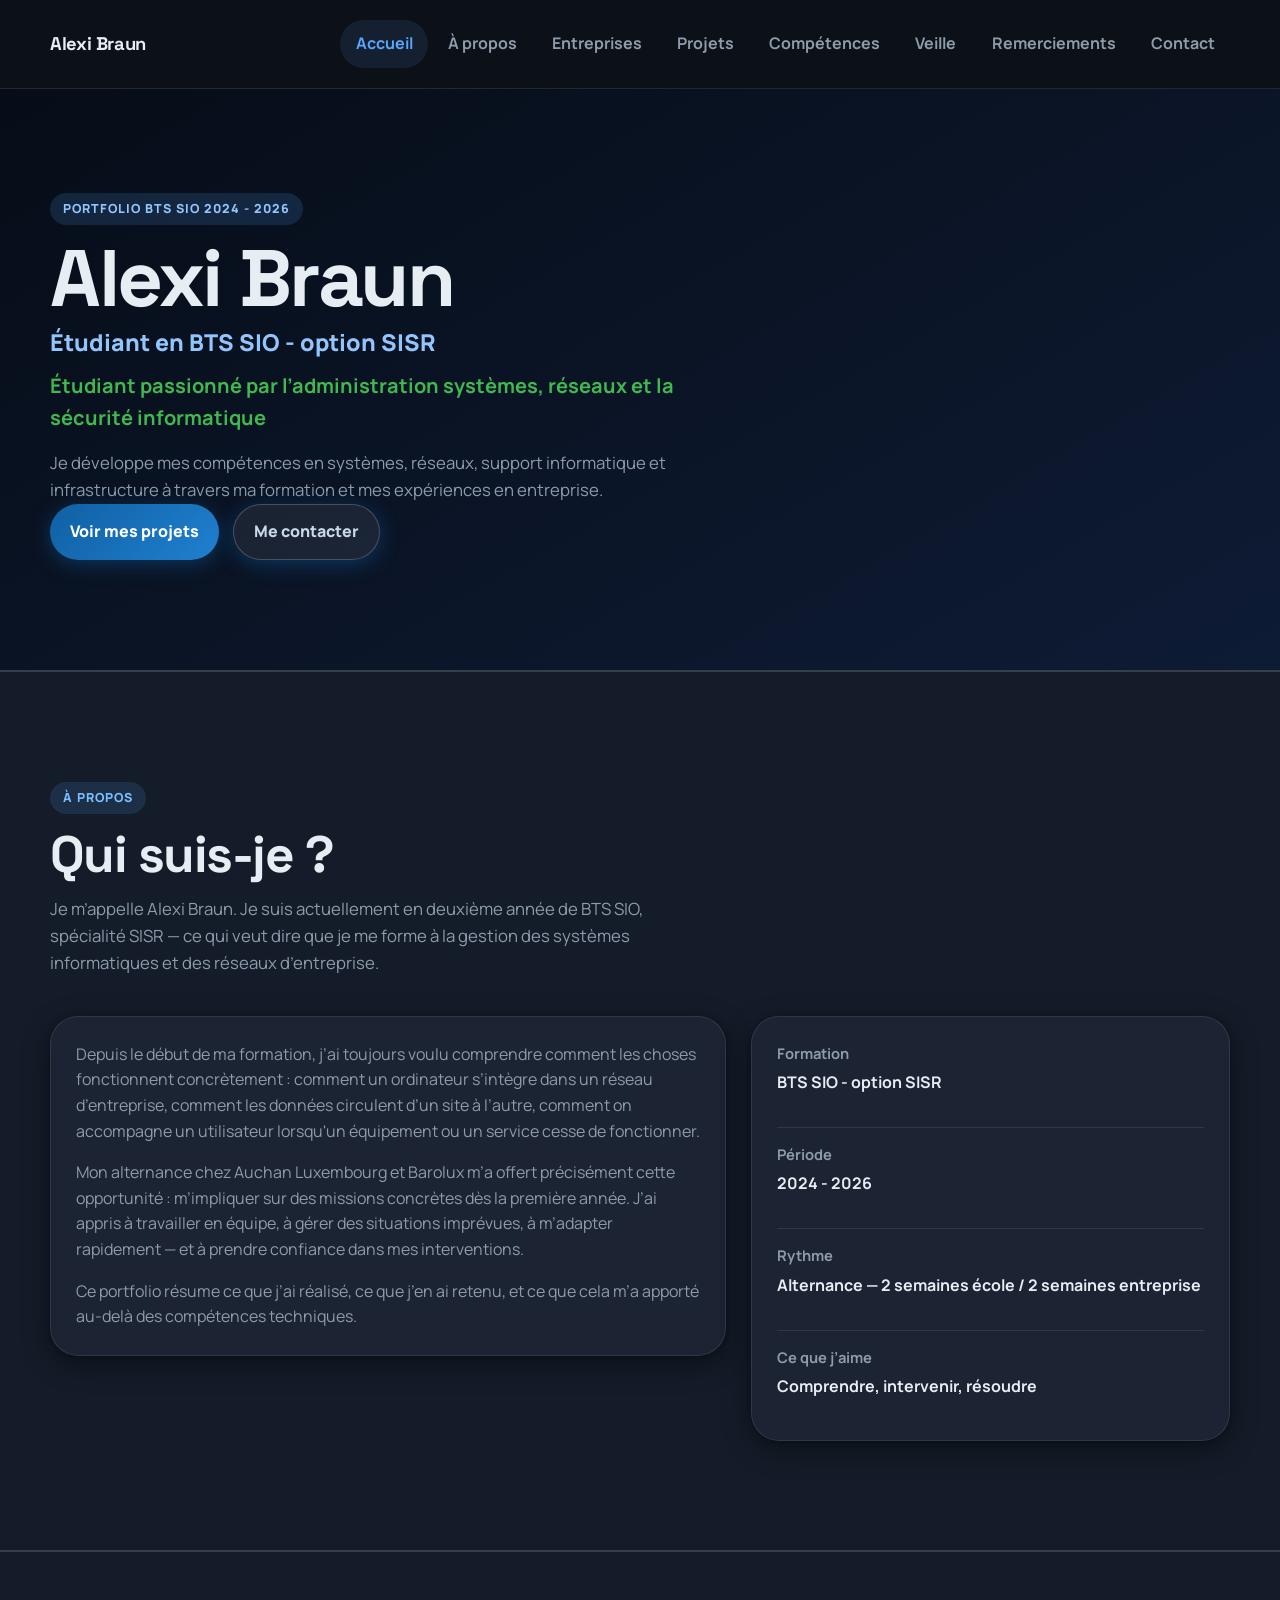
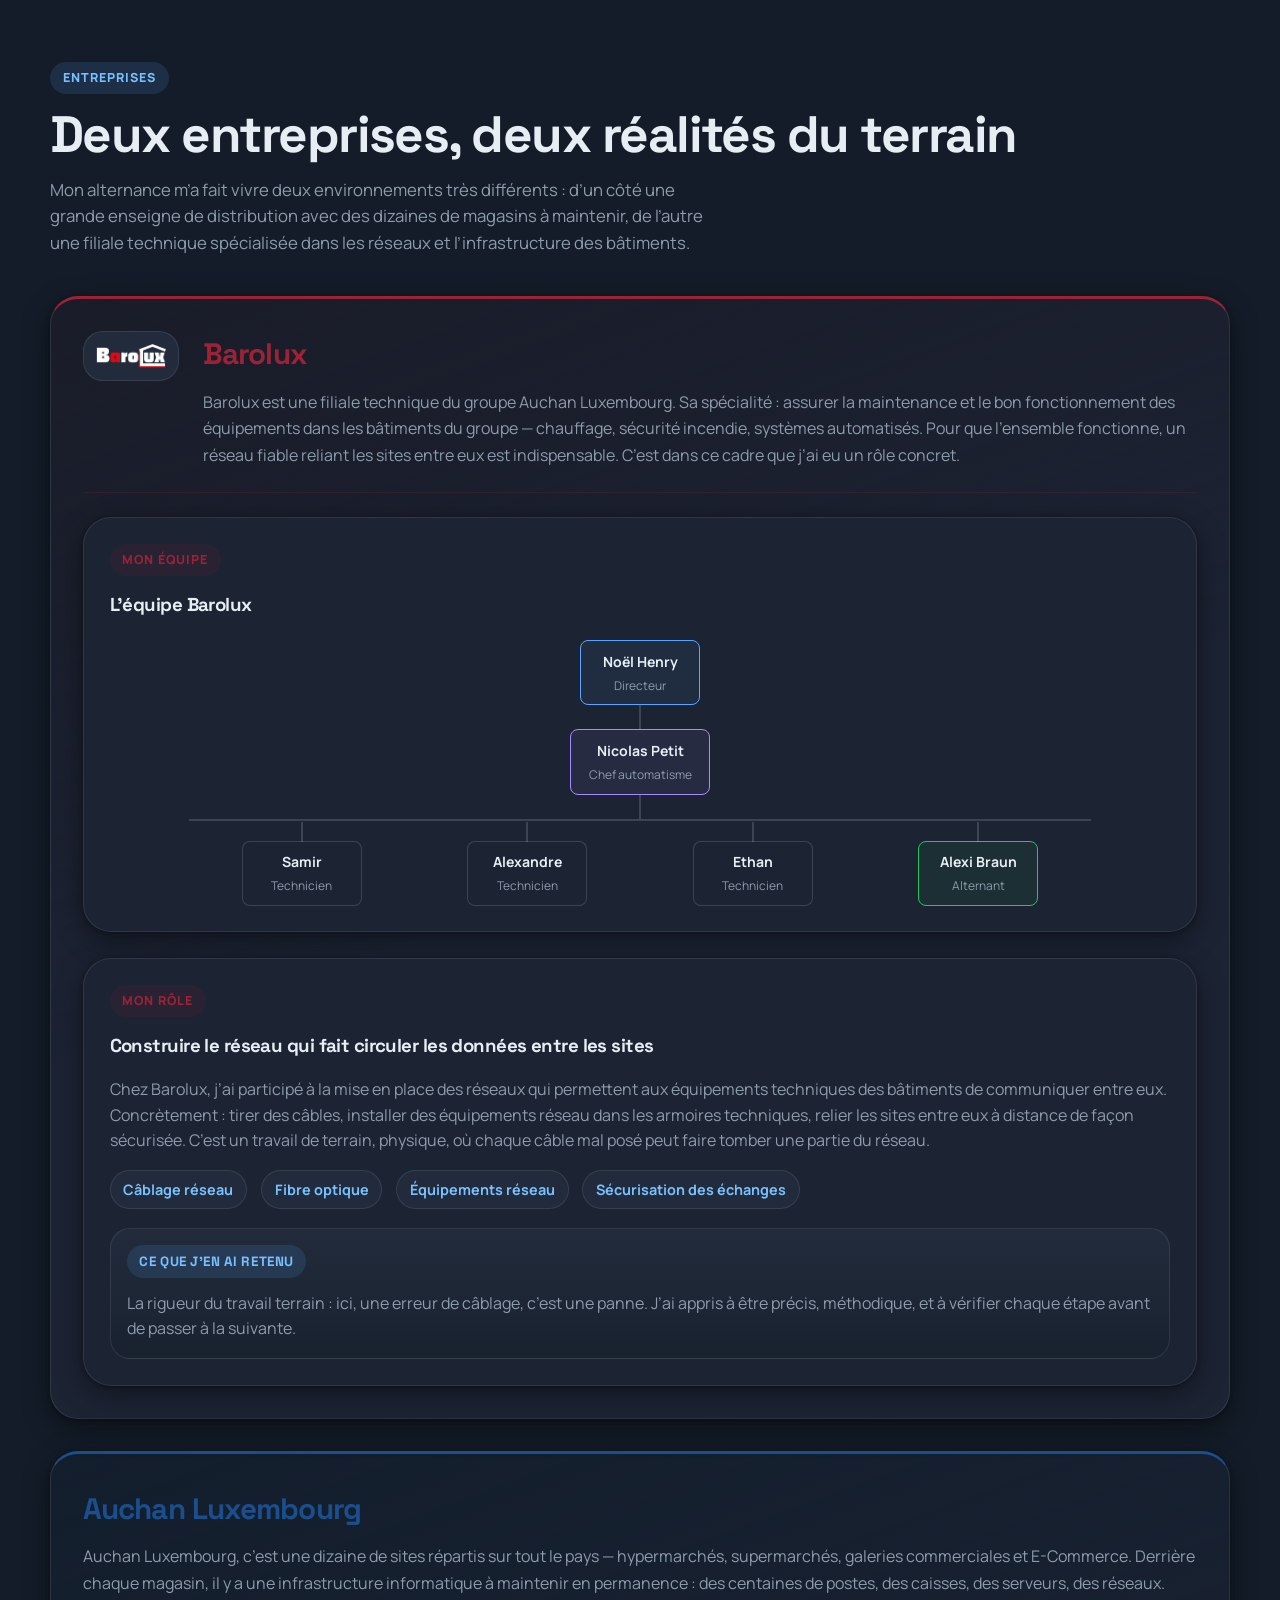
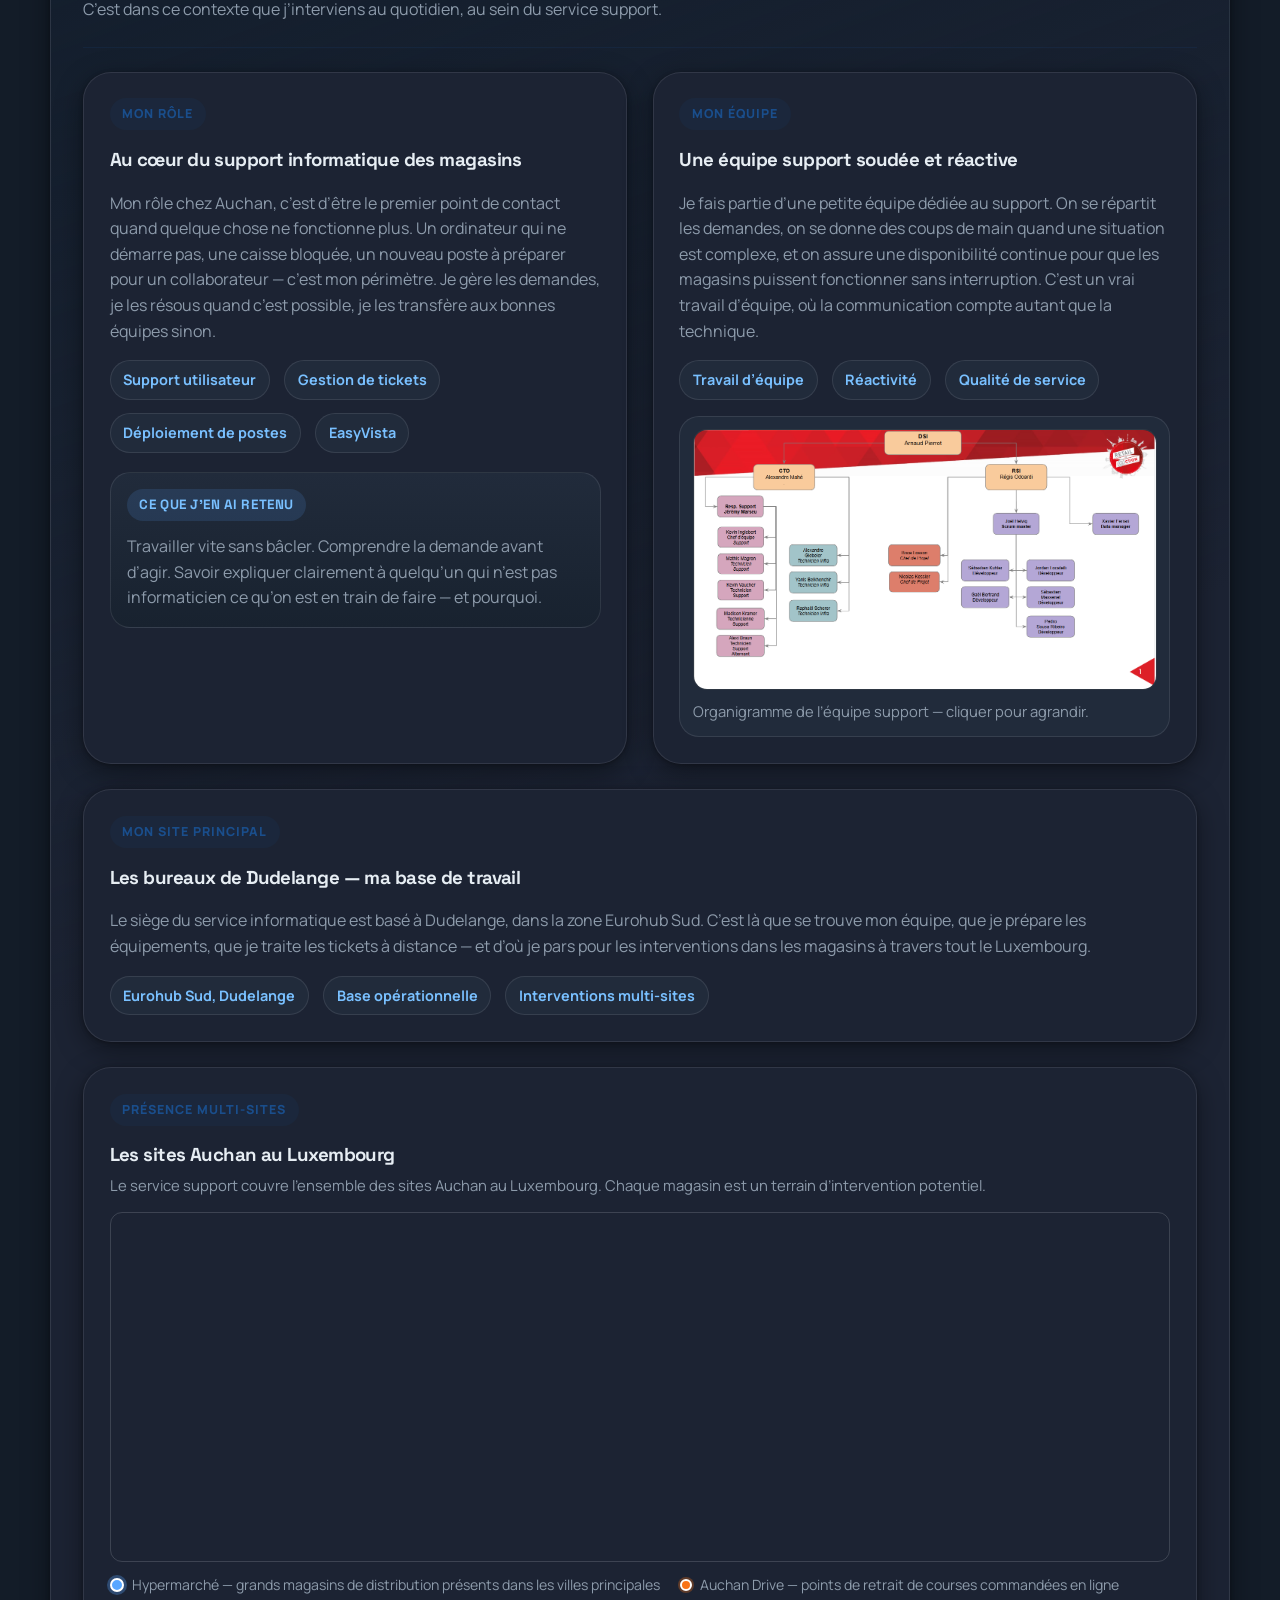
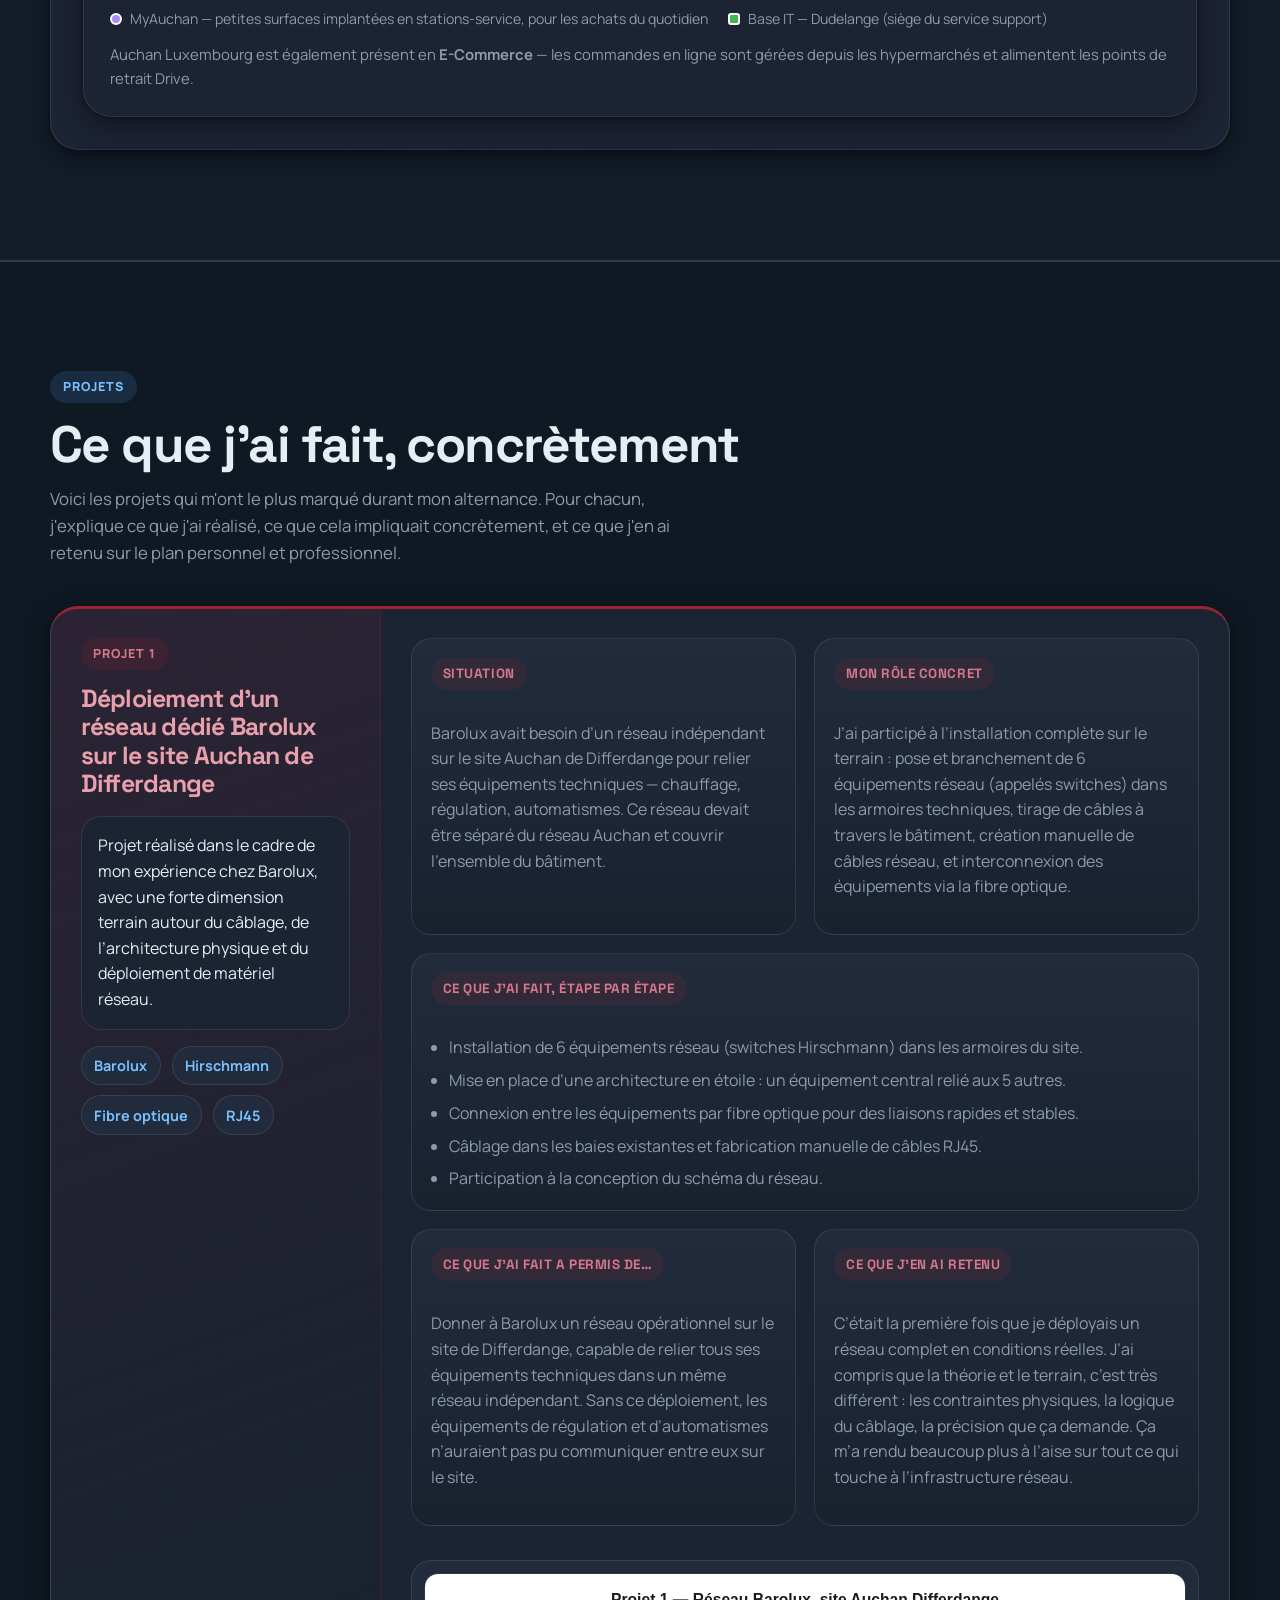
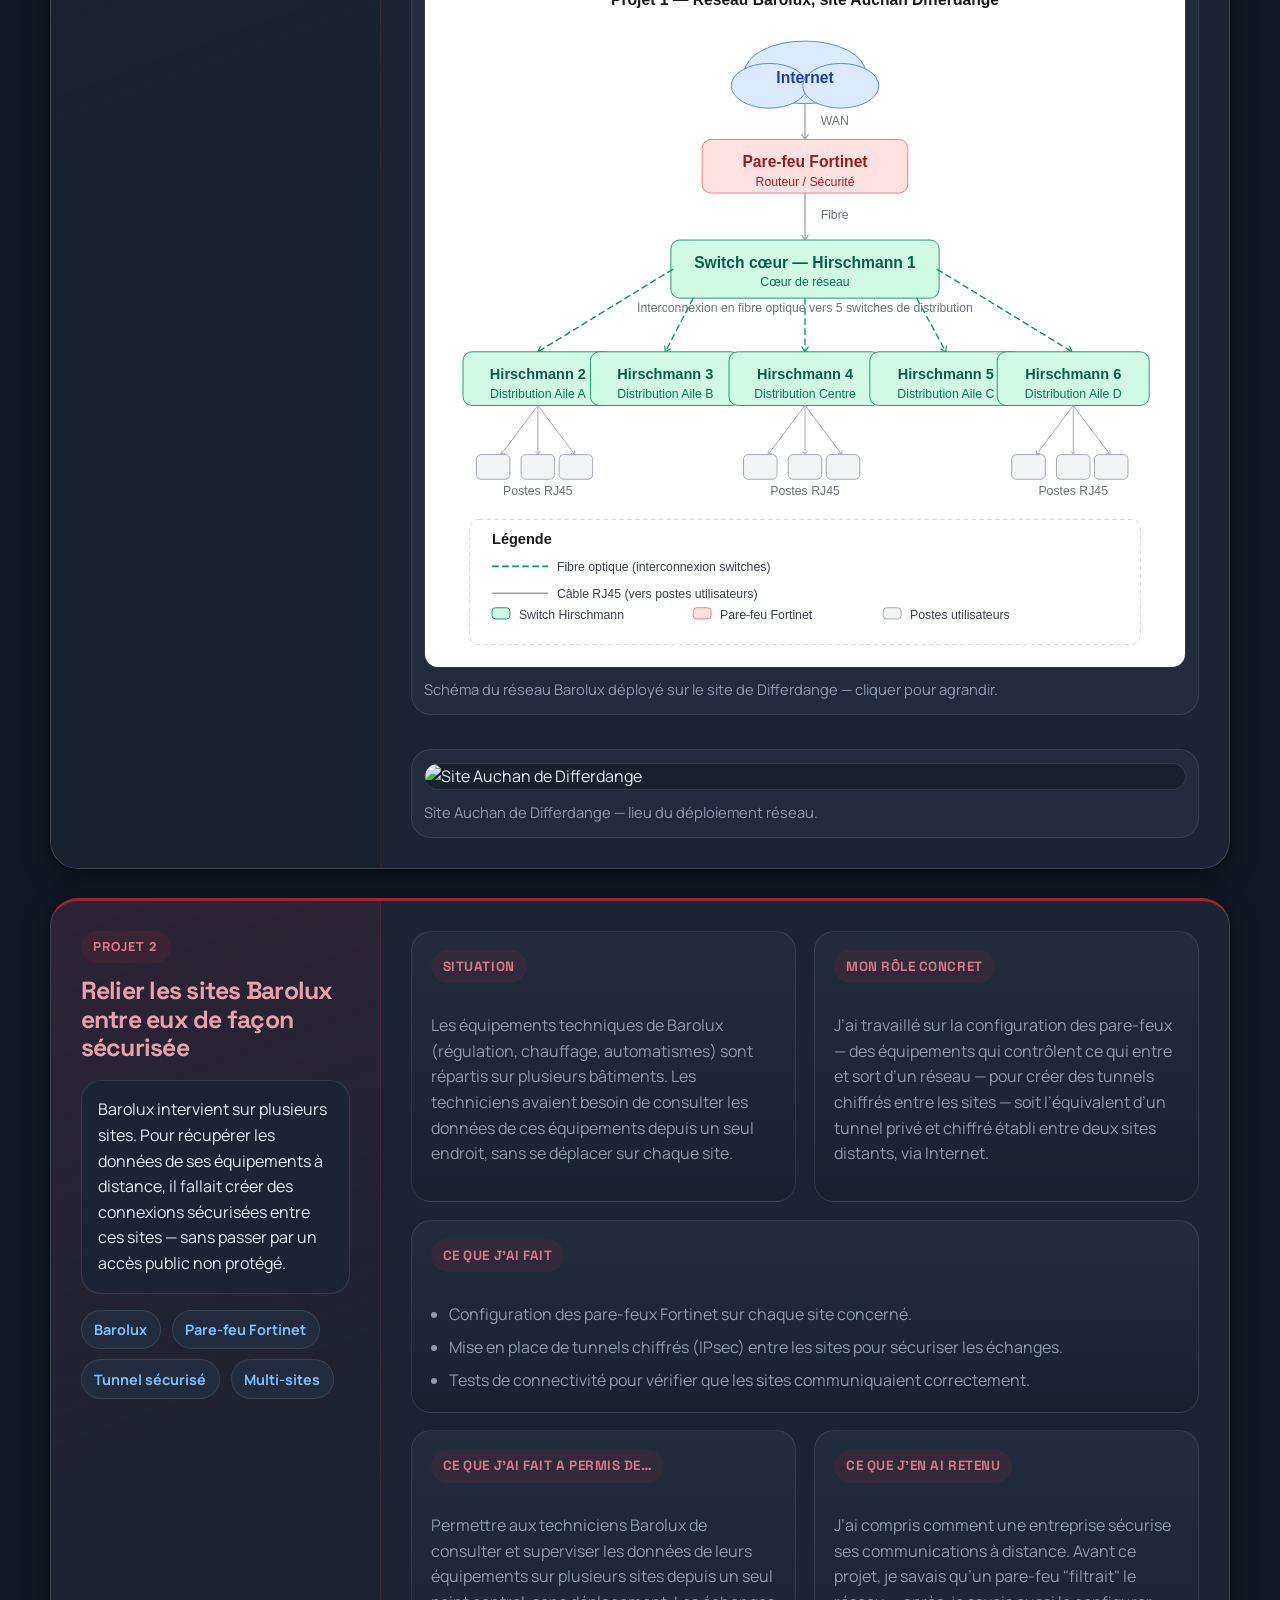
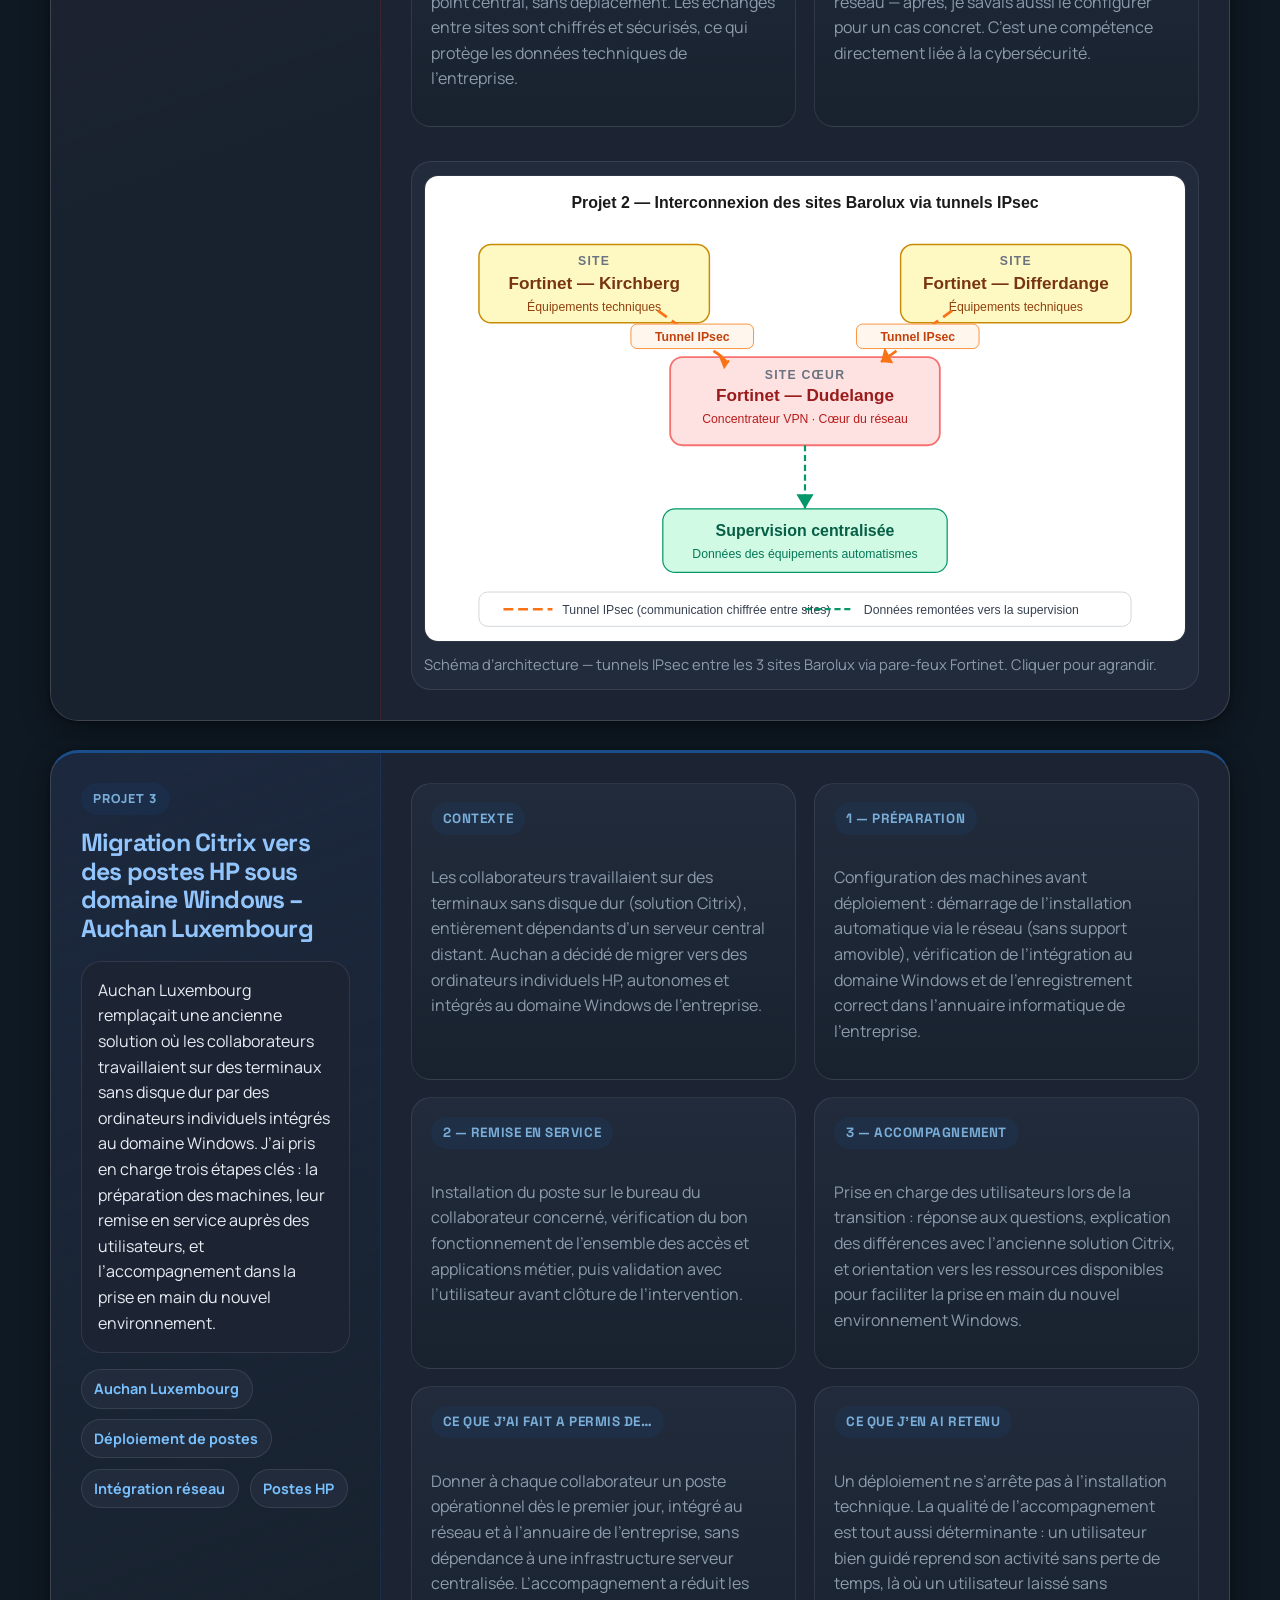
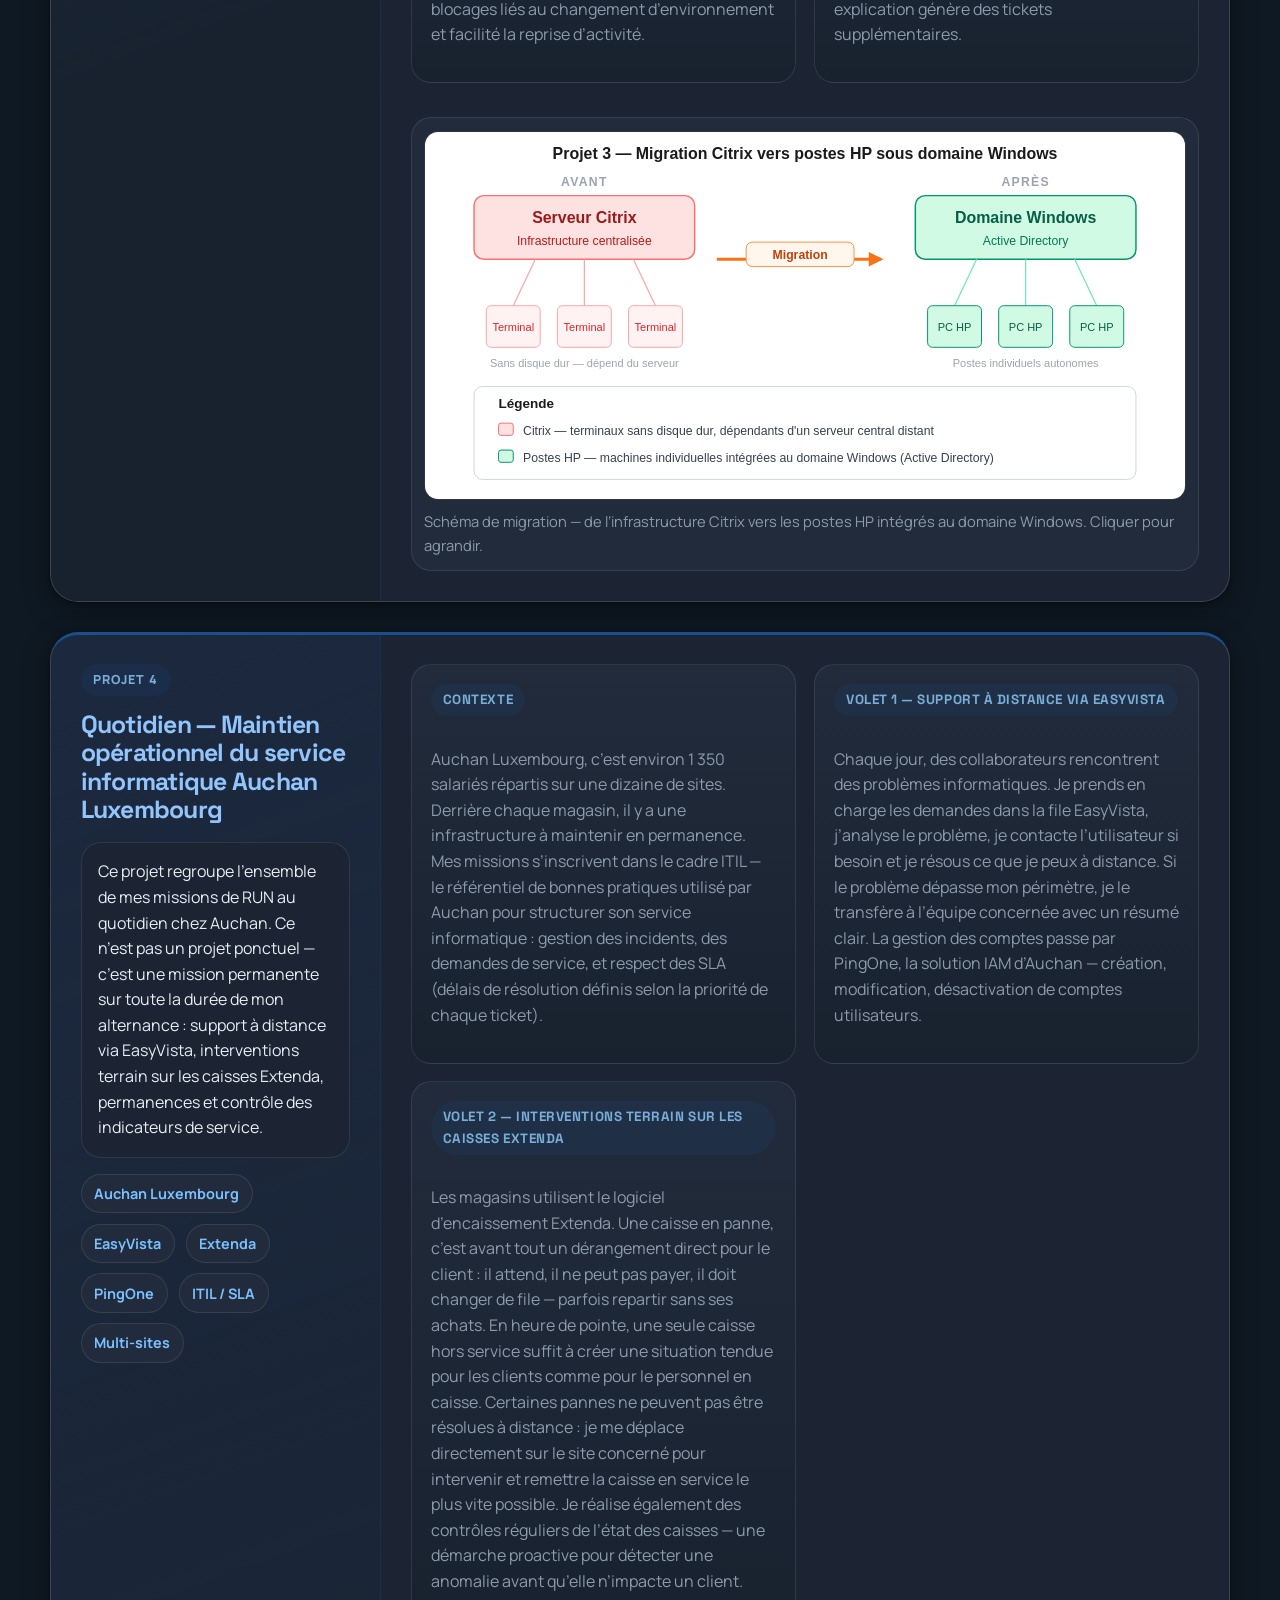
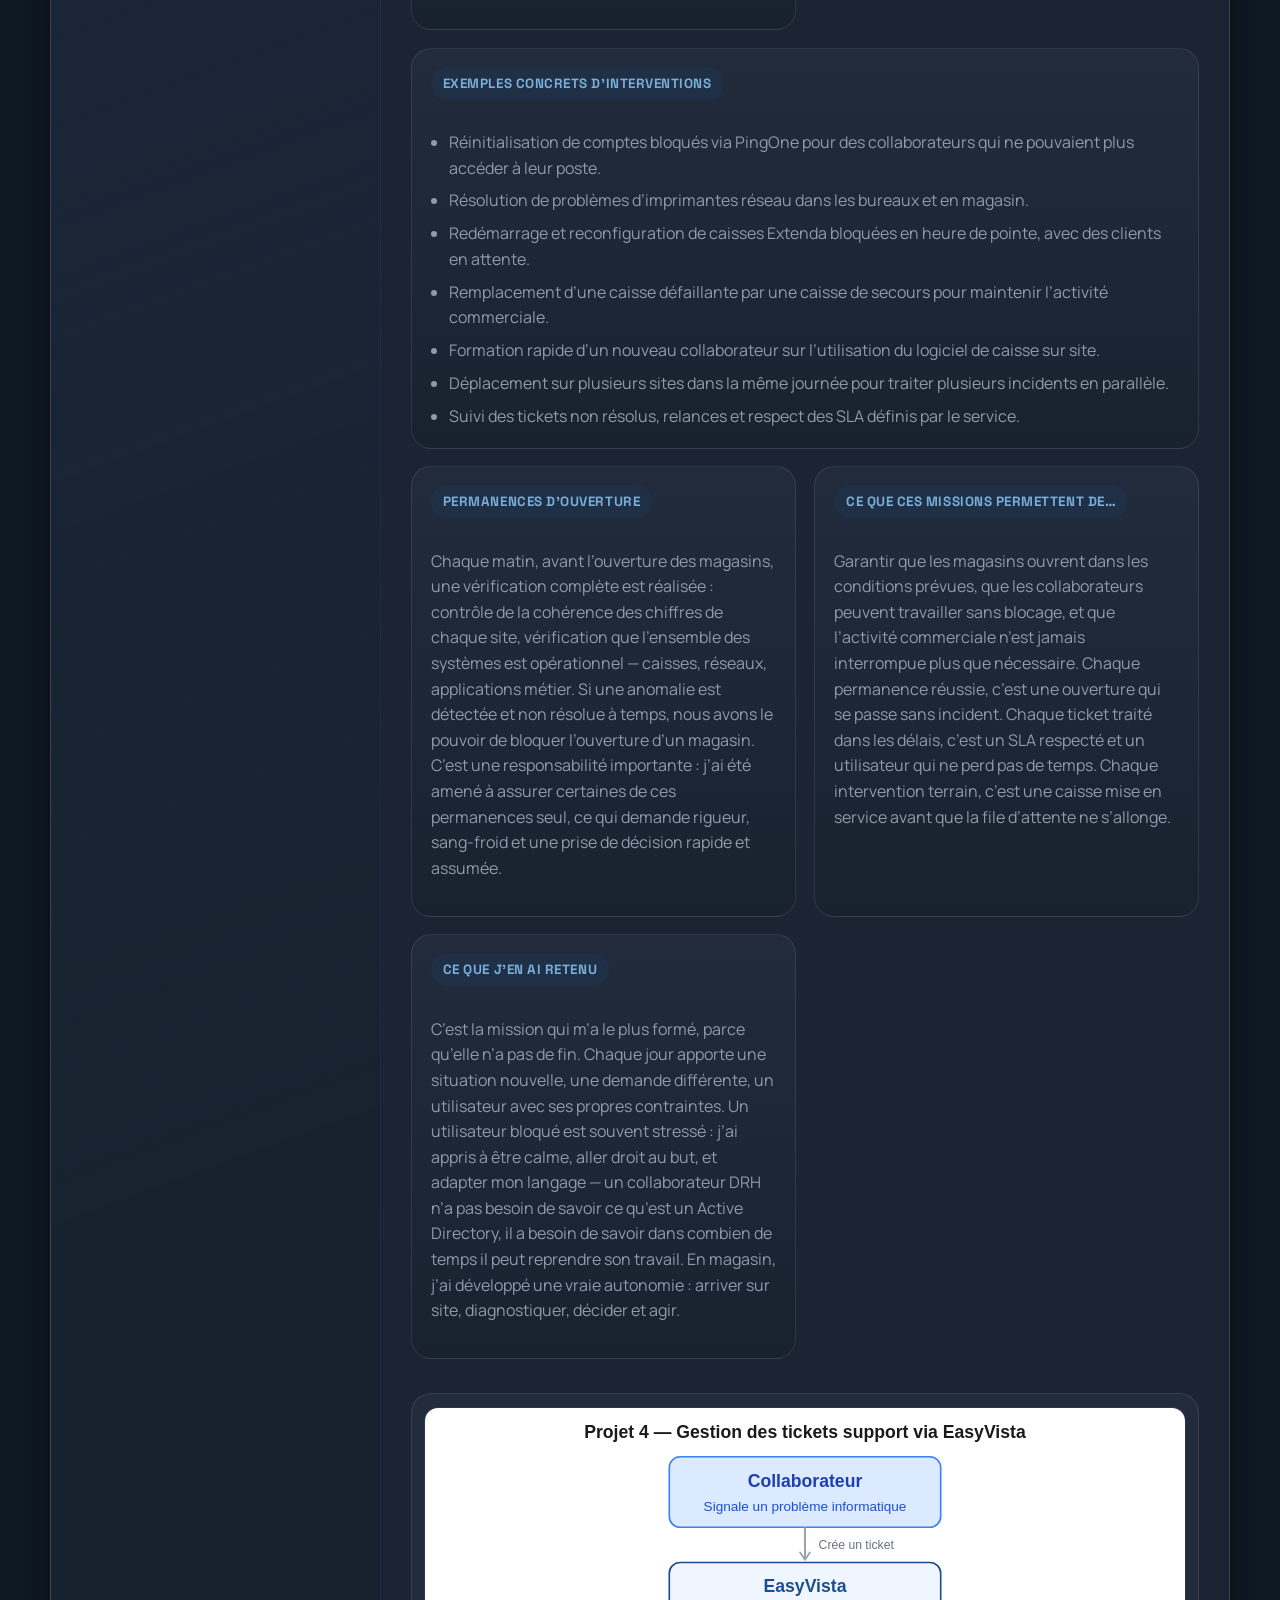
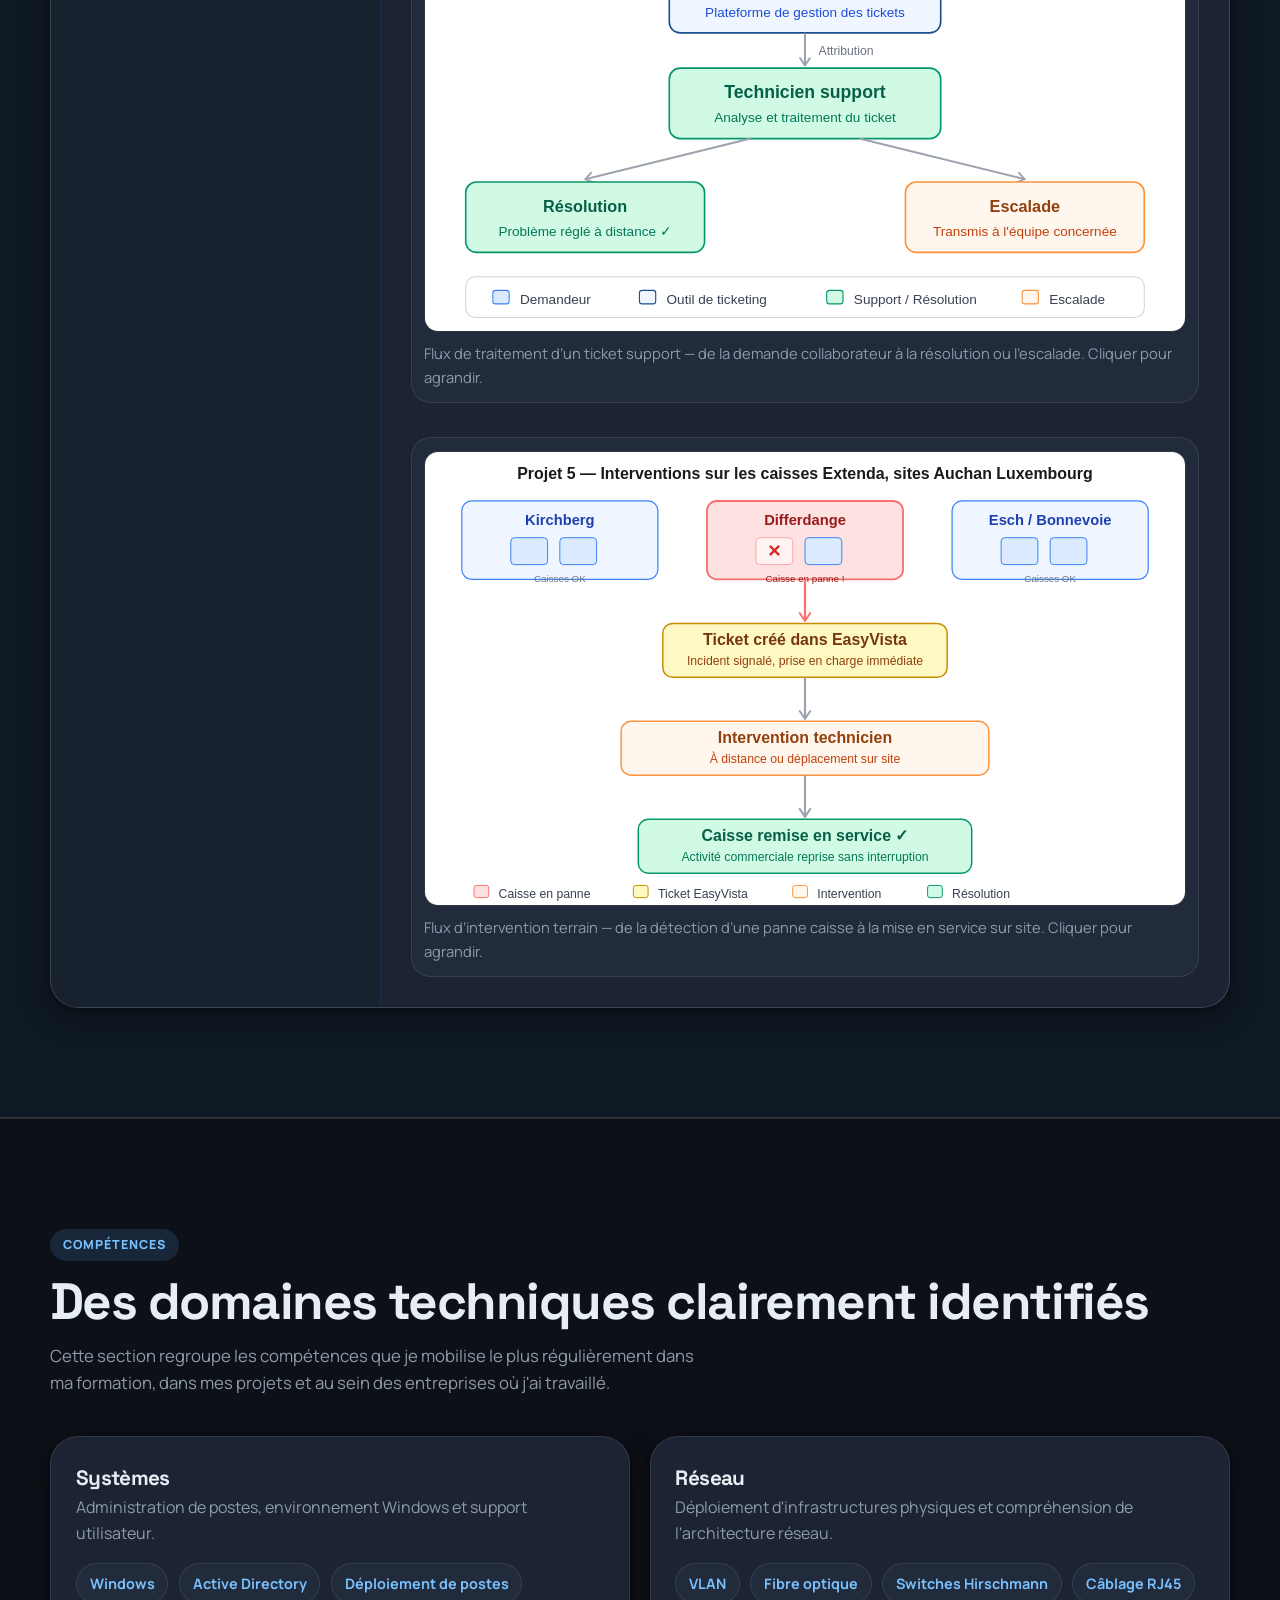
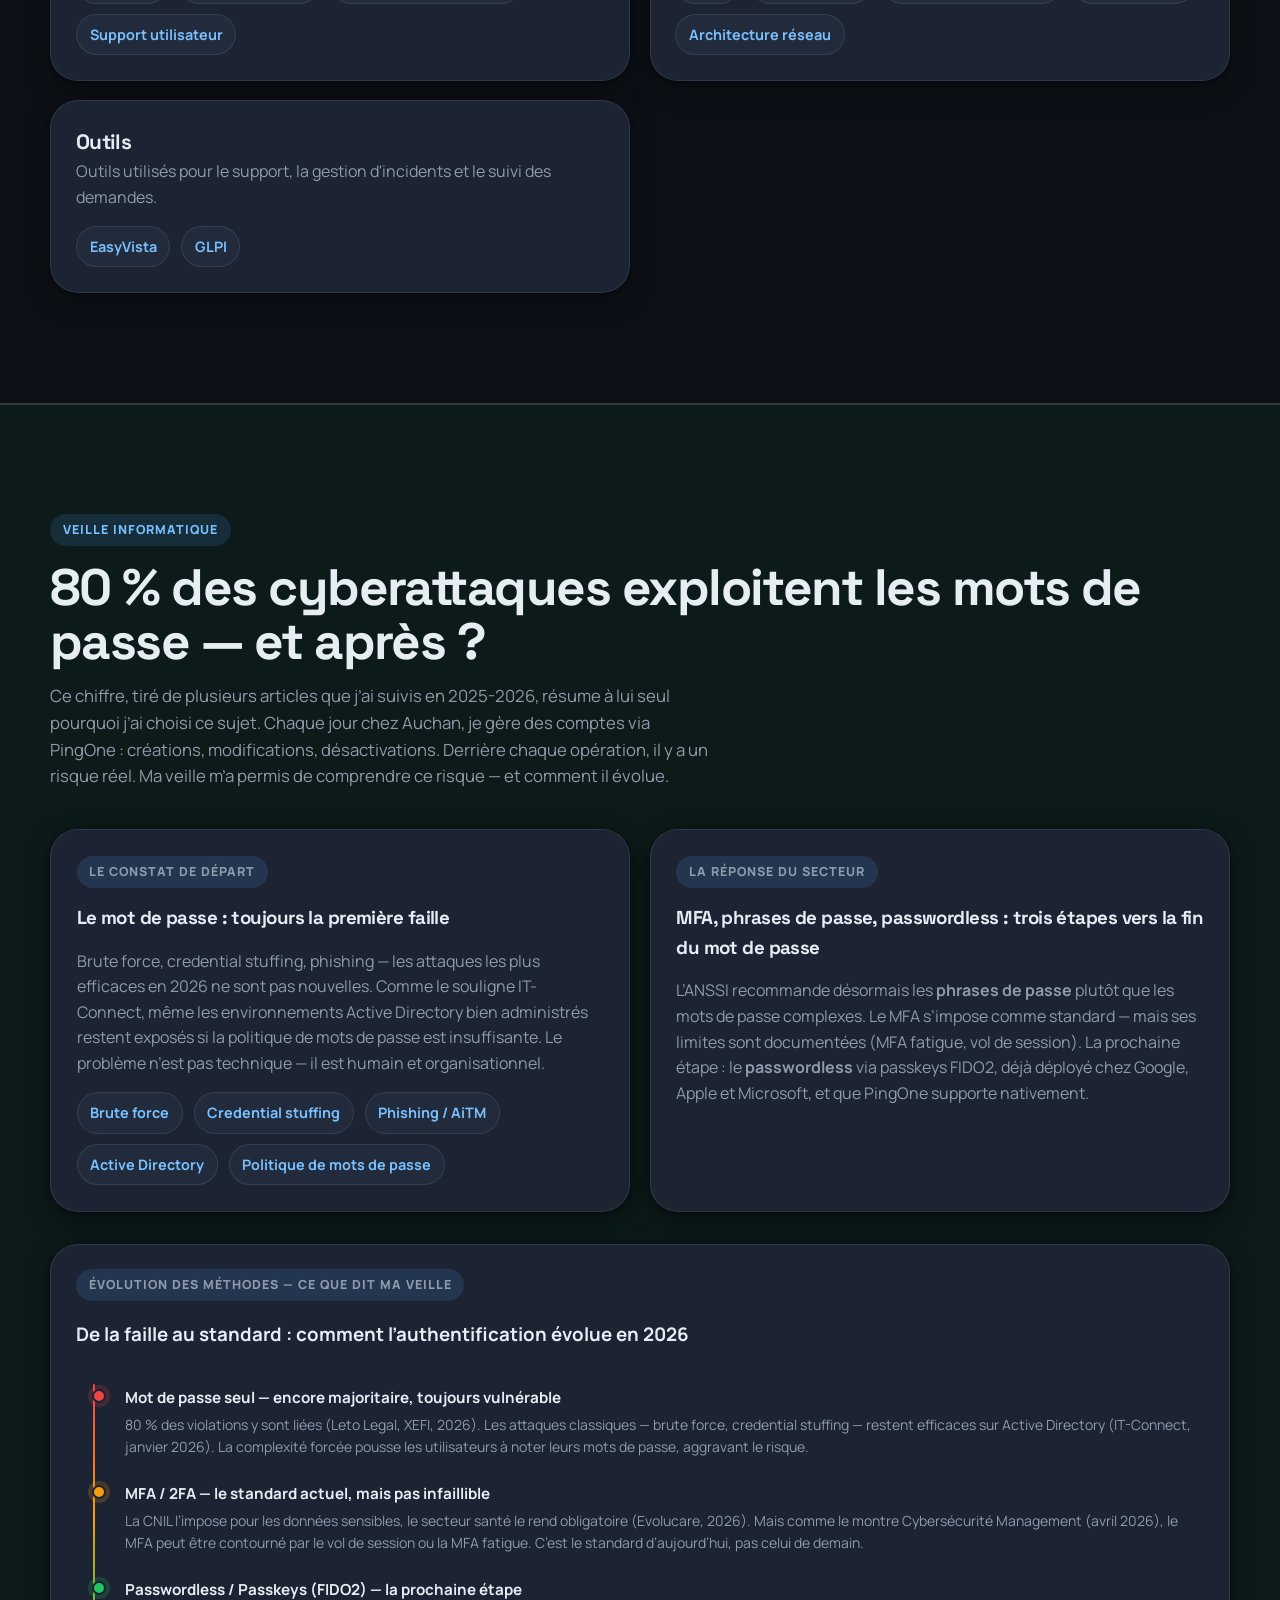
==== commit 7917455b: "Add files via upload" ====
--- a/index.html
+++ b/index.html
@@ -238,7 +238,7 @@
                 <h3 class="company-block-name">Auchan Luxembourg</h3>
                 <p>
                   Auchan Luxembourg, c’est une dizaine de sites répartis sur tout le pays —
-                  hypermarchés, supermarchés, galeries commerciales. Derrière chaque magasin,
+                  hypermarchés, supermarchés, galeries commerciales et E-Commerce. Derrière chaque magasin,
                   il y a une infrastructure informatique à maintenir en permanence : des centaines
                   de postes, des caisses, des serveurs, des réseaux. C’est dans ce contexte que
                   j’interviens au quotidien, au sein du service support.
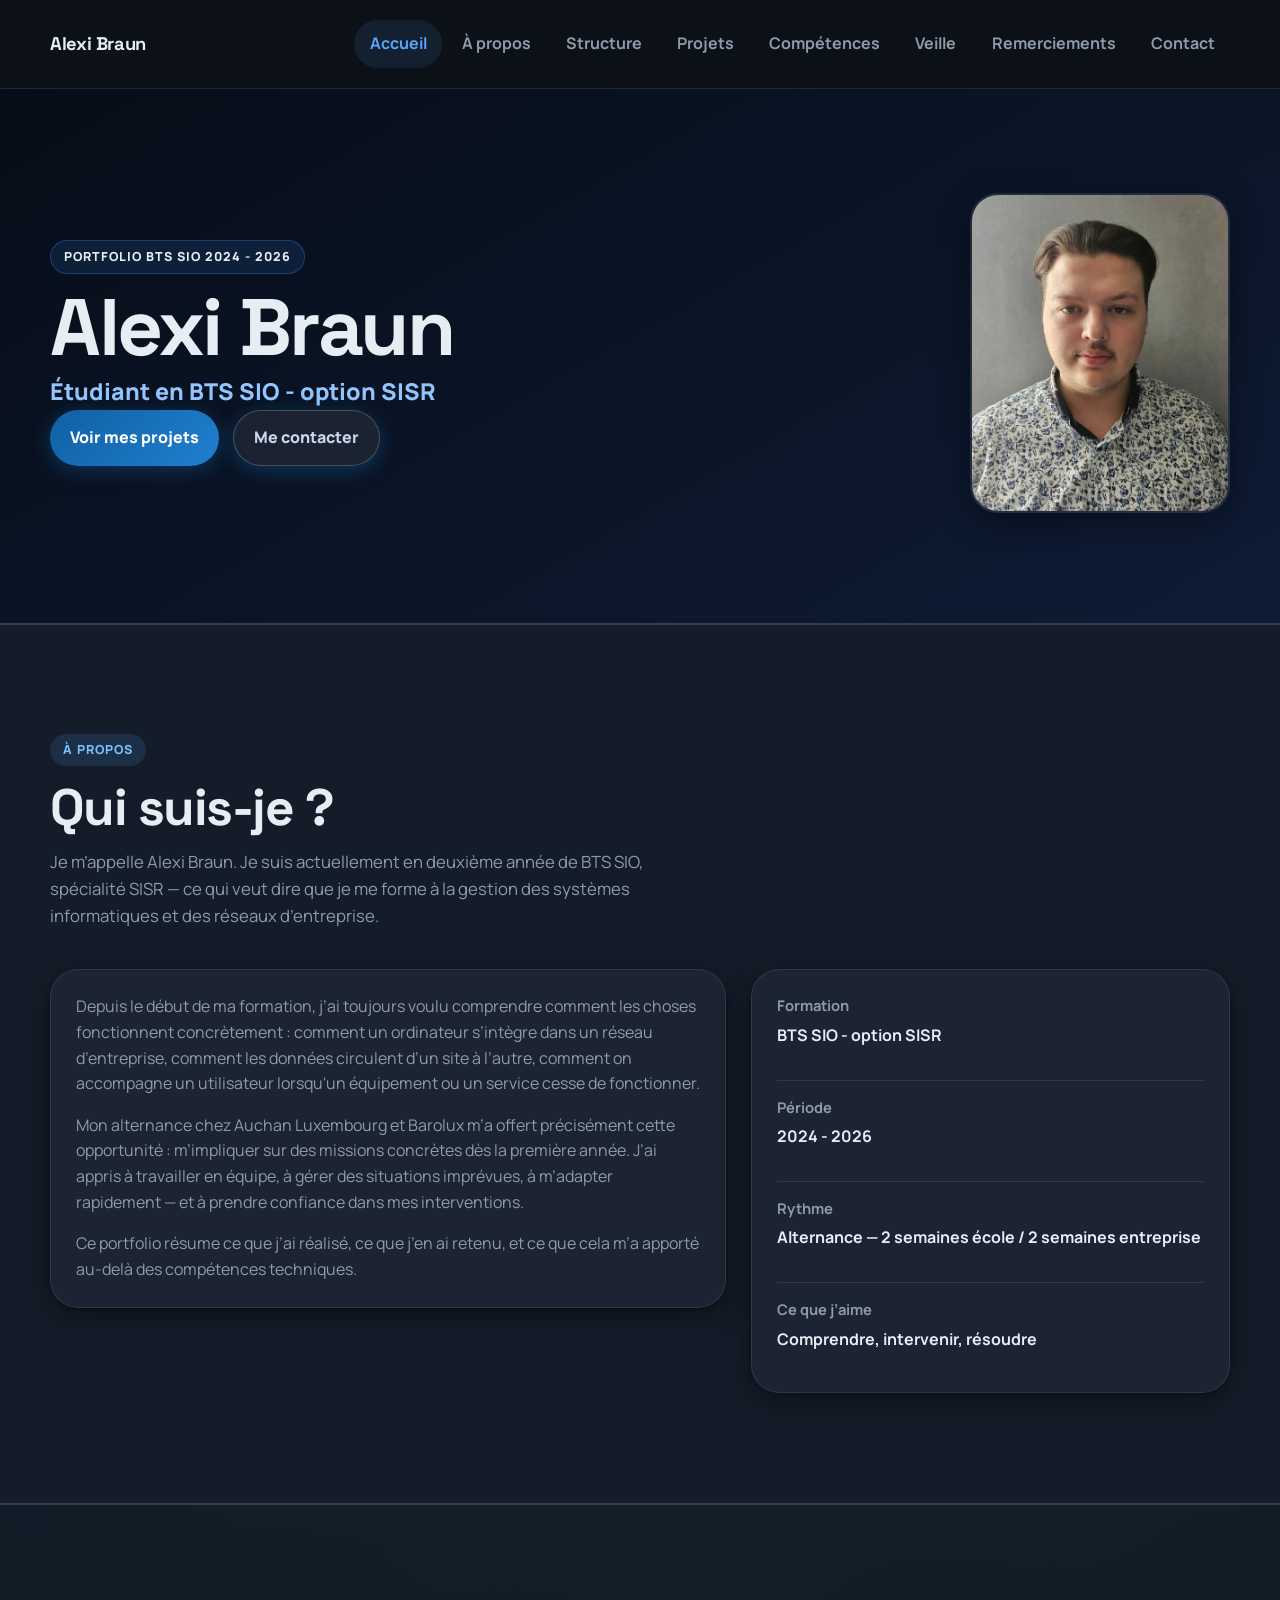
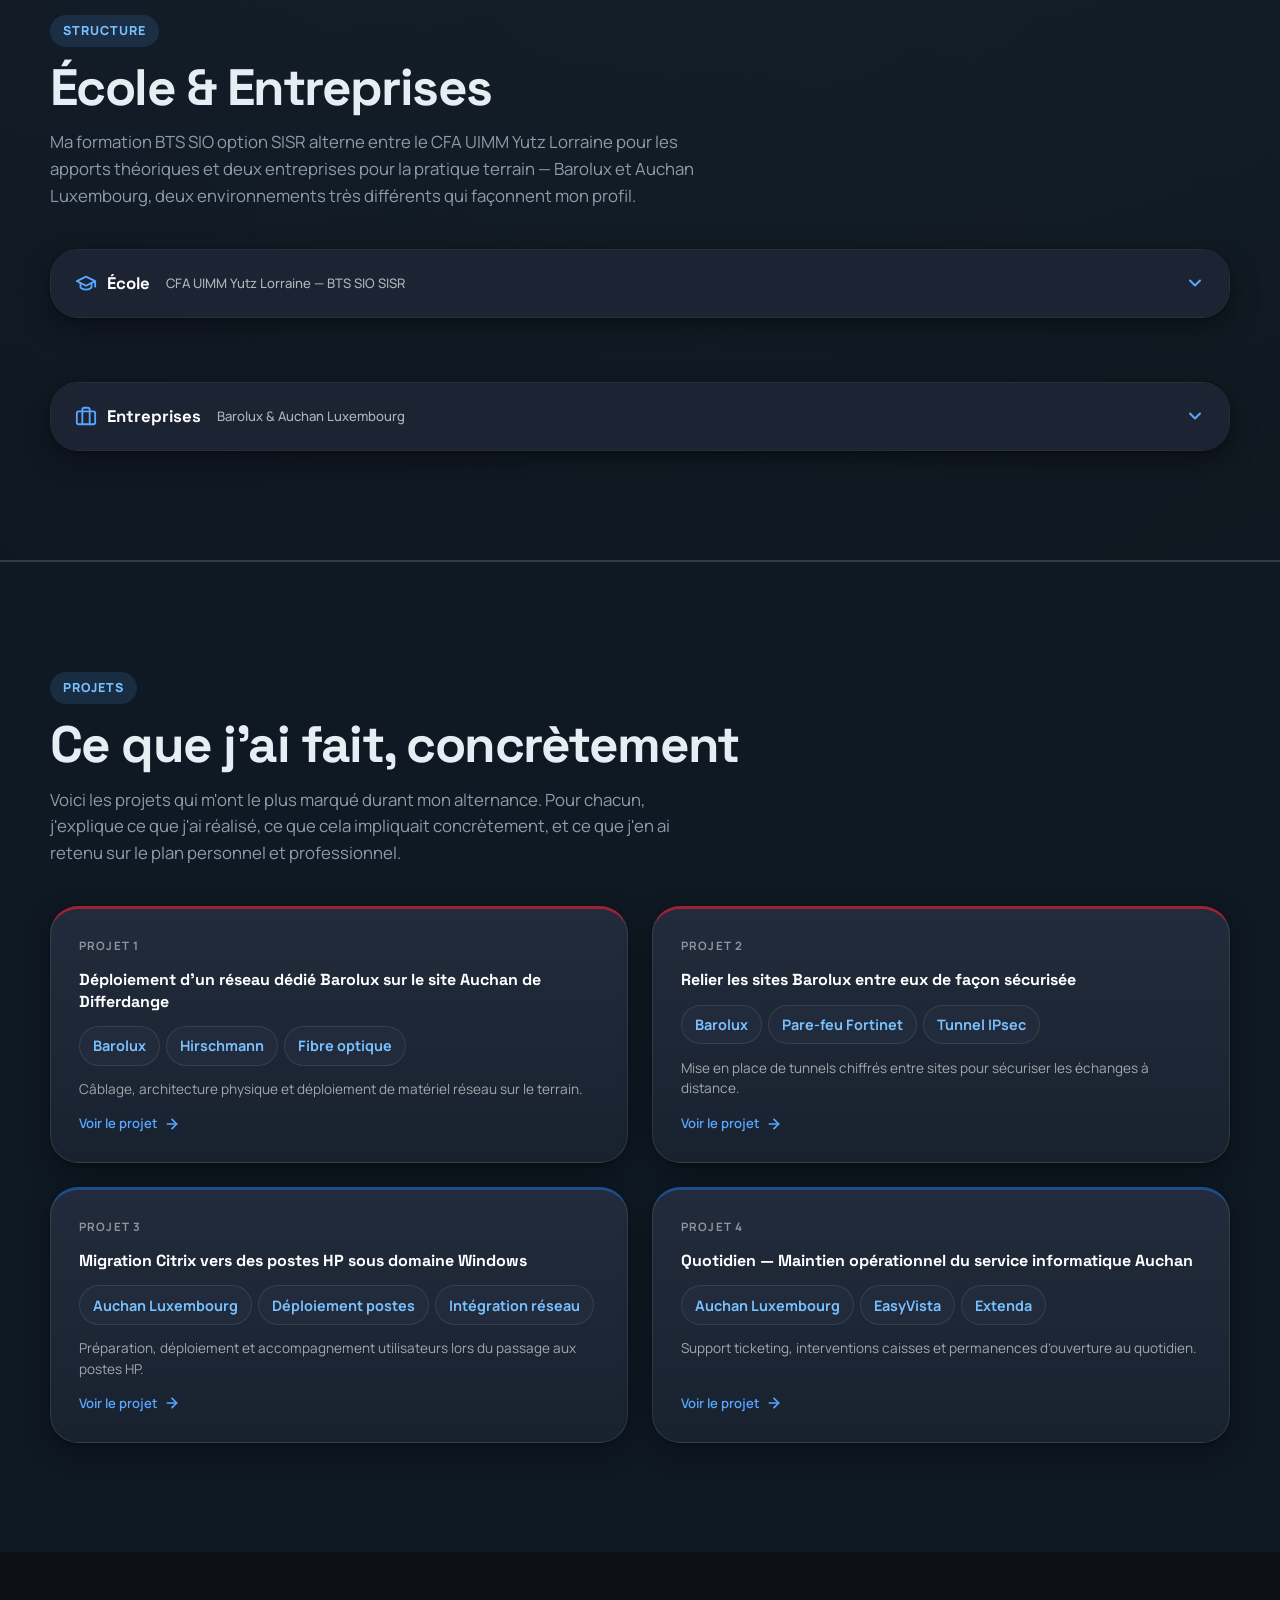
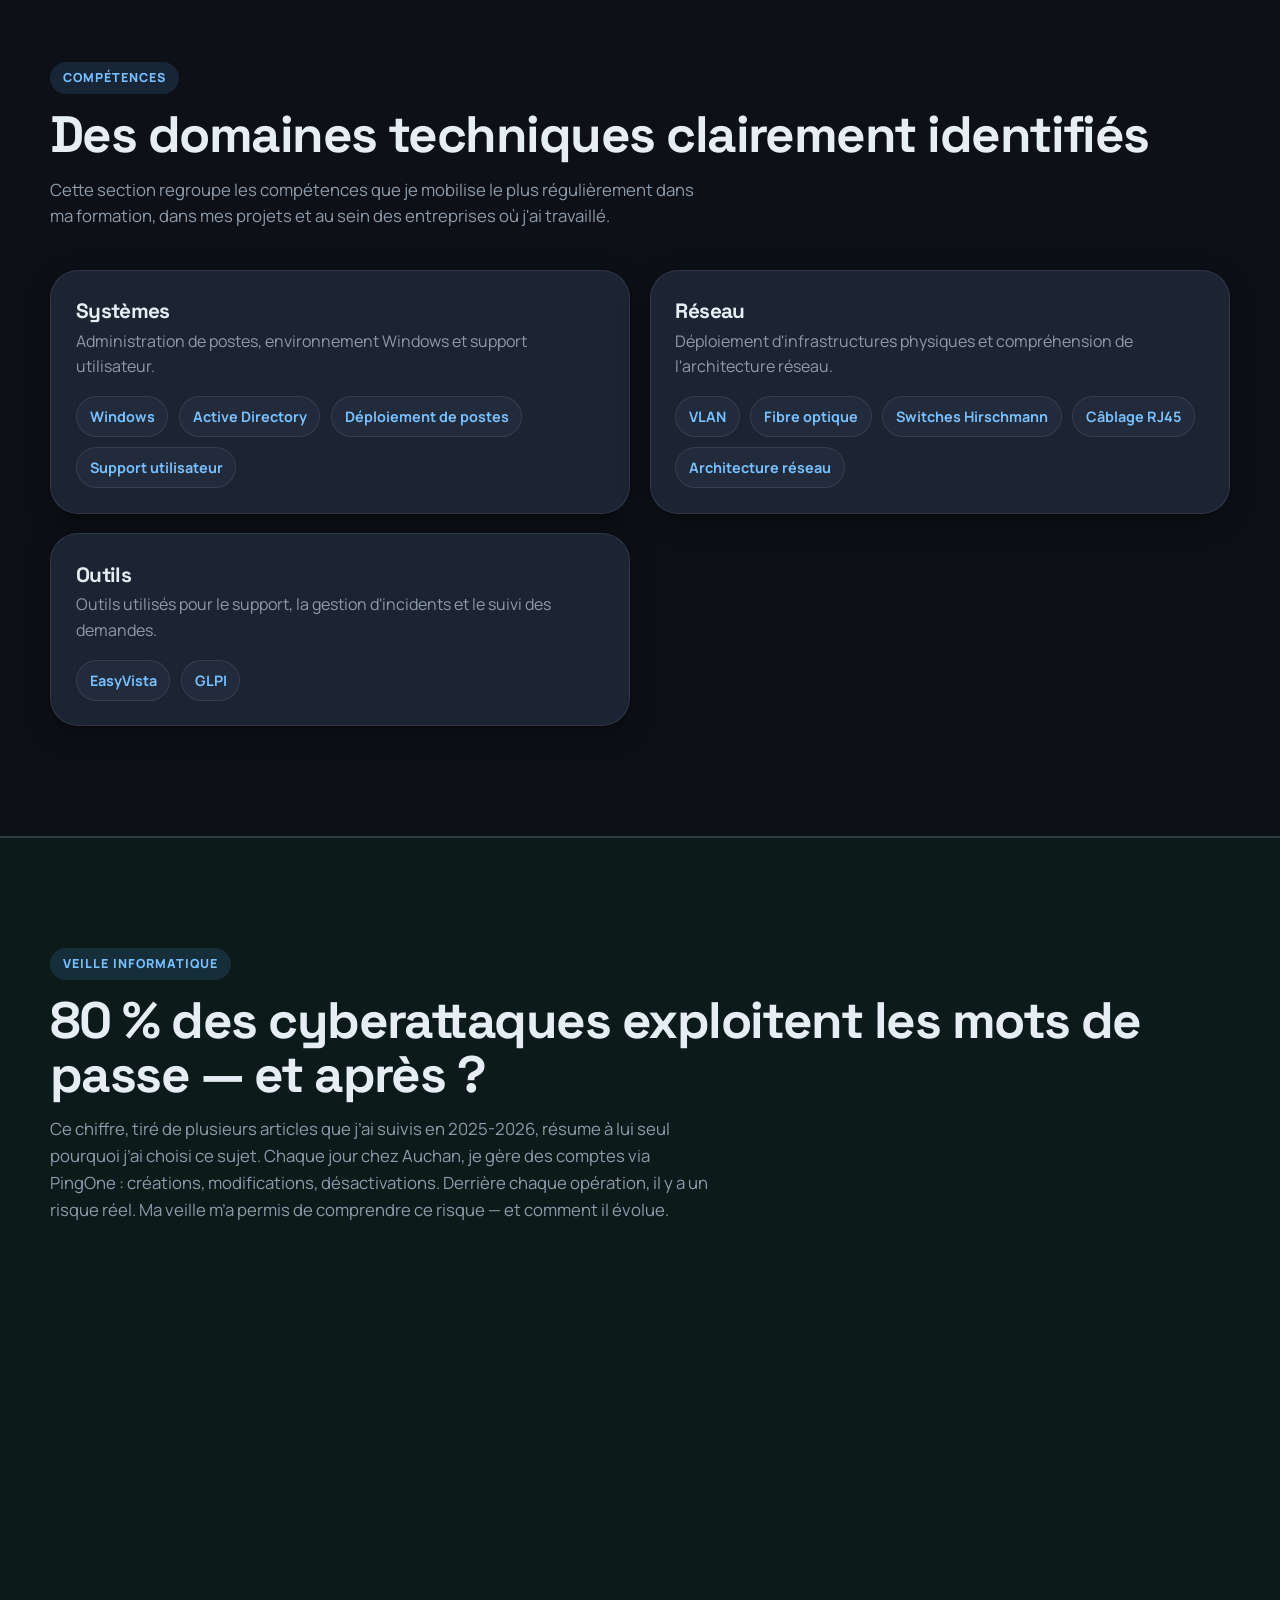
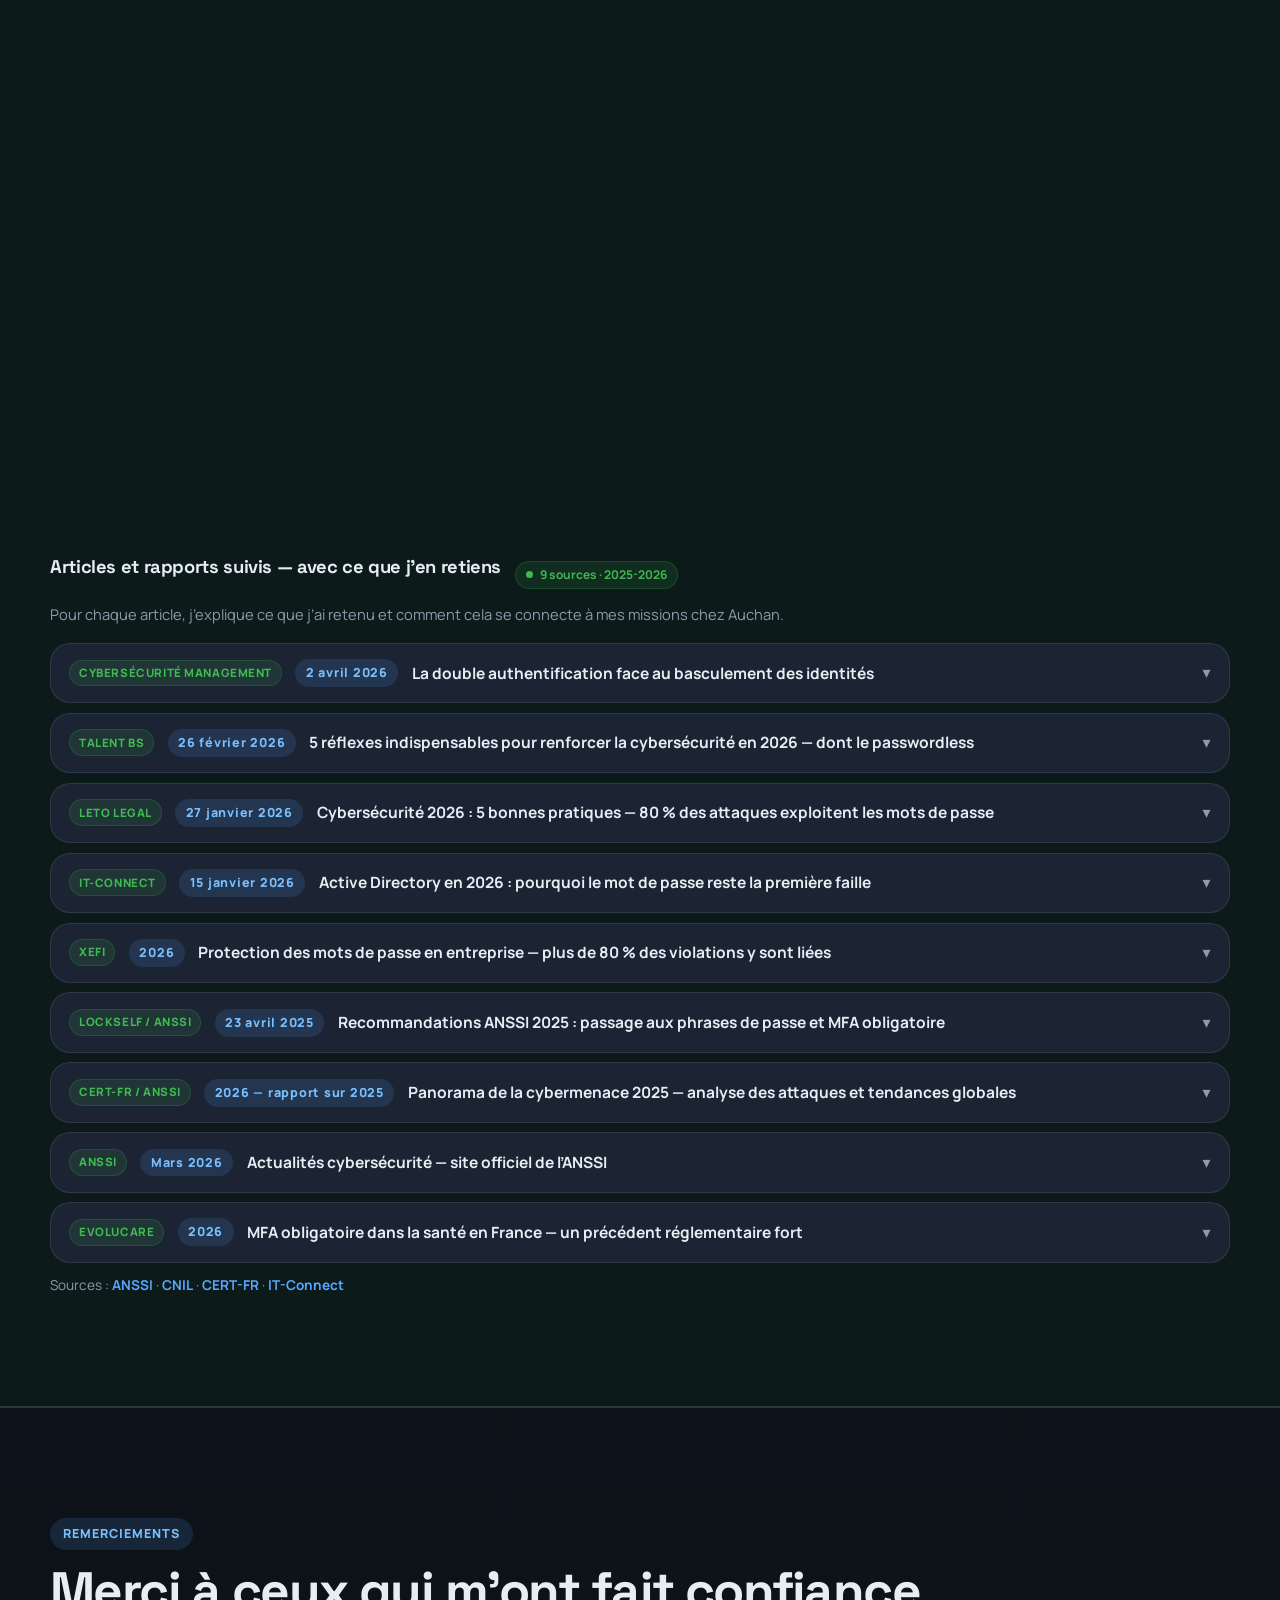
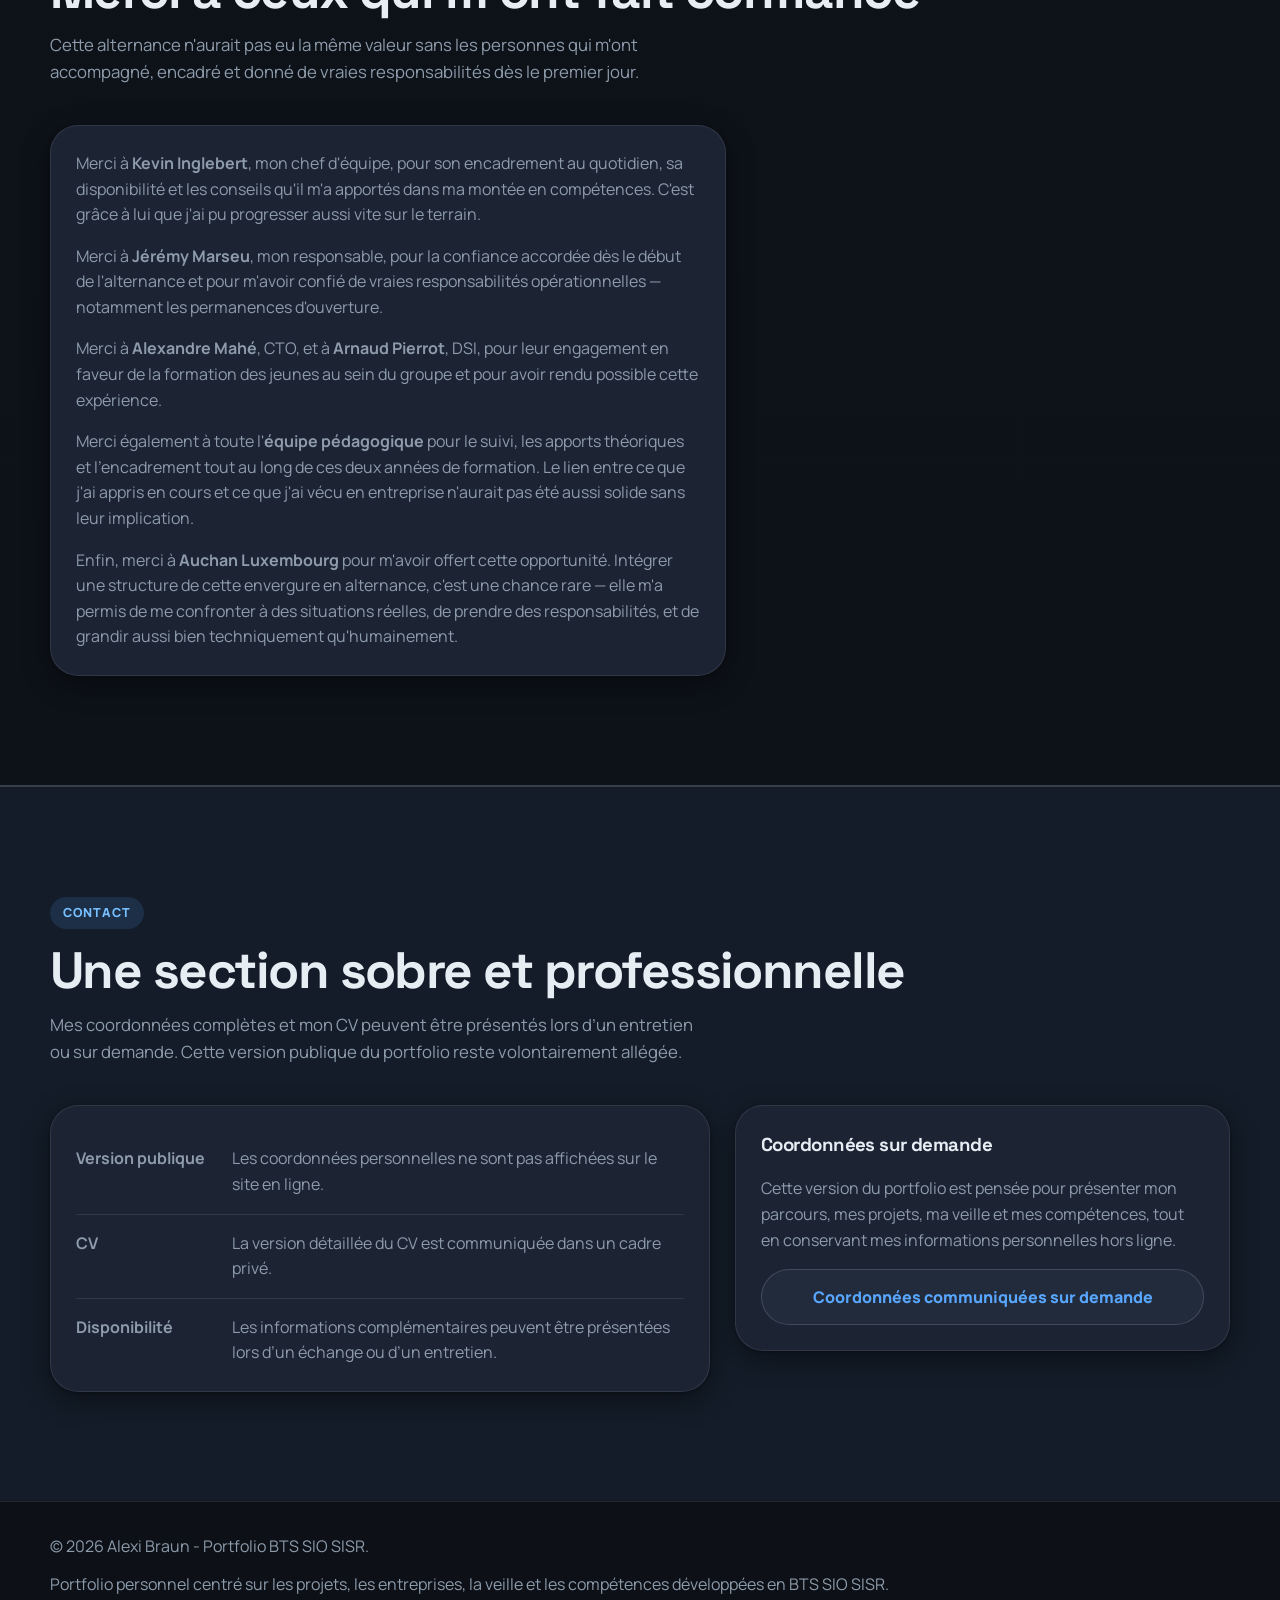
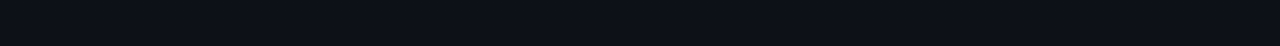
==== commit 26eb8438: "Add files via upload" ====
--- a/index.html
+++ b/index.html
@@ -42,7 +42,7 @@
       <nav class="site-nav" id="siteNav" aria-label="Navigation principale">
         <a class="nav-link" href="#accueil">Accueil</a>
         <a class="nav-link" href="#apropos">À propos</a>
-        <a class="nav-link" href="#entreprises">Entreprises</a>
+        <a class="nav-link" href="#structure">Structure</a>
         <a class="nav-link" href="#projets">Projets</a>
         <a class="nav-link" href="#competences">Compétences</a>
         <a class="nav-link" href="#veille">Veille</a>
@@ -60,15 +60,13 @@
           <p class="eyebrow">Portfolio BTS SIO 2024 - 2026</p>
           <h1>Alexi Braun</h1>
           <p class="hero-subtitle">Étudiant en BTS SIO - option SISR</p>
-          <p class="hero-tagline">Étudiant passionné par l’administration systèmes, réseaux et la sécurité informatique</p>
-          <p class="lead">
-            Je développe mes compétences en systèmes, réseaux, support informatique et
-            infrastructure à travers ma formation et mes expériences en entreprise.
-          </p>
           <div class="hero-actions">
             <a class="button" href="#projets">Voir mes projets</a>
             <a class="button button-secondary" href="#contact">Me contacter</a>
           </div>
+        </div>
+        <div class="hero-photo reveal">
+          <img src="assets/img/alexi.jpg" alt="Photo d’Alexi Braun" class="hero-photo-img" />
         </div>
       </div>
     </section>
@@ -127,19 +125,130 @@
       </div>
     </section>
 
-    <section class="section section-surface" id="entreprises">
+    <section class="section section-surface" id="structure">
       <div class="container">
         <div class="section-heading reveal">
-          <p class="eyebrow">Entreprises</p>
-          <h2>Deux entreprises, deux réalités du terrain</h2>
+          <p class="eyebrow">Structure</p>
+          <h2>École &amp; Entreprises</h2>
           <p class="section-intro">
-            Mon alternance m’a fait vivre deux environnements très différents : d’un côté une
-            grande enseigne de distribution avec des dizaines de magasins à maintenir, de l’autre
-            une filiale technique spécialisée dans les réseaux et l’infrastructure des bâtiments.
+            Ma formation BTS SIO option SISR alterne entre le CFA UIMM Yutz Lorraine pour
+            les apports théoriques et deux entreprises pour la pratique terrain — Barolux
+            et Auchan Luxembourg, deux environnements très différents qui façonnent mon profil.
           </p>
         </div>
 
         <div class="company-blocks">
+
+          <!-- ══ VOLET ÉCOLE ══════════════════════════════════════ -->
+          <div class="volet" id="volet-ecole">
+            <button class="volet-trigger" aria-expanded="false" aria-controls="volet-ecole-content">
+              <span class="volet-trigger-label">
+                <svg class="volet-icon-school" xmlns="http://www.w3.org/2000/svg" width="22" height="22" viewBox="0 0 24 24" fill="none" stroke="currentColor" stroke-width="2" stroke-linecap="round" stroke-linejoin="round" aria-hidden="true"><path d="M22 10v6M2 10l10-5 10 5-10 5z"/><path d="M6 12v5c3 3 9 3 12 0v-5"/></svg>
+                École
+              </span>
+              <span class="volet-trigger-sub">CFA UIMM Yutz Lorraine — BTS SIO SISR</span>
+              <svg class="volet-chevron" xmlns="http://www.w3.org/2000/svg" width="20" height="20" viewBox="0 0 24 24" fill="none" stroke="currentColor" stroke-width="2.5" stroke-linecap="round" stroke-linejoin="round" aria-hidden="true"><polyline points="6 9 12 15 18 9"/></svg>
+            </button>
+            <div class="volet-content" id="volet-ecole-content">
+              <div class="company-block">
+            <div class="company-block-header reveal">
+              <div class="company-block-intro">
+                <h3 class="company-block-name">CFA UIMM Yutz Lorraine</h3>
+                <p>
+                  Le CFA UIMM Yutz Lorraine est un centre de formation par apprentissage
+                  rattaché à l’Union des Industries et Métiers de la Métallurgie. Il forme
+                  des alternants dans les filières techniques et numériques, dont le BTS SIO.
+                  Le rythme dit "externe" organise l’alternance sur des semaines complètes :
+                  une semaine en centre, une semaine en entreprise, permettant une immersion
+                  totale dans chaque environnement.
+                </p>
+              </div>
+            </div>
+
+            <div class="company-grid">
+
+              <article class="card company-card reveal">
+                <p class="company-kicker">La formation</p>
+                <h3>BTS SIO — option SISR</h3>
+                <p>
+                  Le BTS Services Informatiques aux Organisations, spécialité Solutions
+                  d’Infrastructure, Systèmes et Réseaux, est un diplôme de niveau Bac+2
+                  centré sur l’administration des réseaux, la gestion des serveurs, la
+                  sécurité informatique et le support aux utilisateurs. Sur deux ans, on y
+                  aborde aussi bien la théorie des protocoles réseau que la mise en œuvre
+                  concrète de solutions d’infrastructure.
+                </p>
+                <div class="company-meta">
+                  <span class="chip">Administration réseaux</span>
+                  <span class="chip">Sécurité informatique</span>
+                  <span class="chip">Systèmes Linux / Windows</span>
+                  <span class="chip">Support utilisateur</span>
+                </div>
+              </article>
+
+              <article class="card company-card reveal">
+                <p class="company-kicker">Le rythme</p>
+                <h3>Rythme externe : une semaine sur deux</h3>
+                <p>
+                  Le rythme externe alterne une semaine entière au CFA et une semaine
+                  entière en entreprise. Ce découpage permet une immersion complète dans
+                  chaque contexte : en centre, on prend le temps d’apprendre et de
+                  comprendre ; en entreprise, on applique directement sur des cas réels.
+                </p>
+                <div class="company-meta">
+                  <span class="chip">Rythme externe</span>
+                  <span class="chip">2024 — 2026</span>
+                  <span class="chip">Yutz, Lorraine</span>
+                </div>
+                <div class="company-outcome">
+                  <h4>Ce que j’en retire</h4>
+                  <p>
+                    Ce rythme m’oblige à relier constamment théorie et pratique. Les
+                    cours prennent un autre sens quand on a vu les mêmes problèmes en vrai,
+                    dans un environnement de production.
+                  </p>
+                </div>
+              </article>
+
+              <article class="card company-card company-card-wide reveal">
+                <p class="company-kicker">Le site</p>
+                <h3>Espace Cormontaigne — Yutz</h3>
+                <figure class="content-visual">
+                  <img
+                    src="https://www.formation-industries-lorraine.com/sites/default/files/styles/w1920_extra_wide/public/media/images/2022-03-26%20JPO%20Yutz%20%281%29_0.jpg"
+                    alt="Site de formation Pôle UIMM Lorraine à Yutz"
+                    data-lightbox
+                  />
+                  <figcaption>Pôle formation UIMM Lorraine — 3 avenue Gabriel Lippmann, 57970 Yutz</figcaption>
+                </figure>
+              </article>
+
+              <div class="card company-card company-card-wide reveal">
+                <p class="company-kicker">Localisation</p>
+                <h3>Le CFA sur la carte</h3>
+                <p class="project-map-intro">Situé à Yutz (57), à 1 minute de l’autoroute et à 10 minutes à pied de la gare SNCF.</p>
+                <div id="map-uimm" class="project-map" aria-label="Carte du CFA UIMM Yutz Lorraine"></div>
+              </div>
+
+            </div>
+          </div>
+
+            </div><!-- /company-block école -->
+            </div><!-- /volet-content école -->
+          </div><!-- /volet école -->
+
+          <!-- ══ VOLET ENTREPRISES ════════════════════════════════ -->
+          <div class="volet" id="volet-entreprises" style="margin-top:4rem;">
+            <button class="volet-trigger" aria-expanded="false" aria-controls="volet-entreprises-content">
+              <span class="volet-trigger-label">
+                <svg class="volet-icon-building" xmlns="http://www.w3.org/2000/svg" width="22" height="22" viewBox="0 0 24 24" fill="none" stroke="currentColor" stroke-width="2" stroke-linecap="round" stroke-linejoin="round" aria-hidden="true"><rect x="2" y="7" width="20" height="14" rx="2"/><path d="M16 21V5a2 2 0 0 0-2-2h-4a2 2 0 0 0-2 2v16"/></svg>
+                Entreprises
+              </span>
+              <span class="volet-trigger-sub">Barolux &amp; Auchan Luxembourg</span>
+              <svg class="volet-chevron" xmlns="http://www.w3.org/2000/svg" width="20" height="20" viewBox="0 0 24 24" fill="none" stroke="currentColor" stroke-width="2.5" stroke-linecap="round" stroke-linejoin="round" aria-hidden="true"><polyline points="6 9 12 15 18 9"/></svg>
+            </button>
+            <div class="volet-content" id="volet-entreprises-content">
+              <div class="volet-inner">
 
           <!-- ── BAROLUX ───────────────────────────────────────── -->
           <div class="company-block company-block--barolux">
@@ -163,7 +272,7 @@
 
               <article class="card company-card company-card-wide reveal">
                 <p class="company-kicker">Mon équipe</p>
-                <h3>L'équipe Barolux</h3>
+                <h3>L’équipe Barolux</h3>
                 <div class="orga-barolux">
                   <div class="orga-row">
                     <div class="orga-node orga-node--top">
@@ -238,7 +347,7 @@
                 <h3 class="company-block-name">Auchan Luxembourg</h3>
                 <p>
                   Auchan Luxembourg, c’est une dizaine de sites répartis sur tout le pays —
-                  hypermarchés, supermarchés, galeries commerciales et E-Commerce. Derrière chaque magasin,
+                  hypermarchés, supermarchés, magasins de proximité et E-Commerce. Derrière chaque magasin,
                   il y a une infrastructure informatique à maintenir en permanence : des centaines
                   de postes, des caisses, des serveurs, des réseaux. C’est dans ce contexte que
                   j’interviens au quotidien, au sein du service support.
@@ -318,13 +427,17 @@
                 <div class="map-legend">
                   <span class="map-legend-item"><span class="map-legend-dot map-legend-dot--hyper"></span>Hypermarché — grands magasins de distribution présents dans les villes principales</span>
                   <span class="map-legend-item"><span class="map-legend-dot map-legend-dot--drive"></span>Auchan Drive — points de retrait de courses commandées en ligne</span>
-                  <span class="map-legend-item"><span class="map-legend-dot map-legend-dot--my"></span>MyAuchan — petites surfaces implantées en stations-service, pour les achats du quotidien</span>
+                  <span class="map-legend-item"><span class="map-legend-dot map-legend-dot--my"></span>MyAuchan — magasins de proximité en partenariat Auchan / Aral</span>
                   <span class="map-legend-item"><span class="map-legend-dot map-legend-dot--base" style="border-radius:3px;"></span>Base IT — Dudelange (siège du service support)</span>
                 </div>
                 <p class="project-map-intro" style="margin-top:0.75rem;">Auchan Luxembourg est également présent en <strong>E-Commerce</strong> — les commandes en ligne sont gérées depuis les hypermarchés et alimentent les points de retrait Drive.</p>
               </div>
             </div>
           </div>
+
+              </div><!-- /volet-inner entreprises -->
+            </div><!-- /volet-content entreprises -->
+          </div><!-- /volet entreprises -->
 
         </div>
       </div>
@@ -342,9 +455,63 @@
           </p>
         </div>
 
-        <div class="projects-stack">
-          <article class="card project-card project-card--barolux reveal">
-            <div class="project-aside">
+        <!-- ── Grille 2×2 ── -->
+        <div class="projects-grid">
+
+          <button class="project-tile project-tile--barolux reveal" data-project="proj1">
+            <span class="project-tile-num">Projet 1</span>
+            <h3 class="project-tile-title">Déploiement d’un réseau dédié Barolux sur le site Auchan de Differdange</h3>
+            <div class="project-tile-tags">
+              <span class="chip">Barolux</span>
+              <span class="chip">Hirschmann</span>
+              <span class="chip">Fibre optique</span>
+            </div>
+            <p class="project-tile-desc">Câblage, architecture physique et déploiement de matériel réseau sur le terrain.</p>
+            <span class="project-tile-cta">Voir le projet <svg xmlns="http://www.w3.org/2000/svg" width="16" height="16" viewBox="0 0 24 24" fill="none" stroke="currentColor" stroke-width="2.5" stroke-linecap="round" stroke-linejoin="round" aria-hidden="true"><line x1="5" y1="12" x2="19" y2="12"/><polyline points="12 5 19 12 12 19"/></svg></span>
+          </button>
+
+          <button class="project-tile project-tile--barolux reveal" data-project="proj2">
+            <span class="project-tile-num">Projet 2</span>
+            <h3 class="project-tile-title">Relier les sites Barolux entre eux de façon sécurisée</h3>
+            <div class="project-tile-tags">
+              <span class="chip">Barolux</span>
+              <span class="chip">Pare-feu Fortinet</span>
+              <span class="chip">Tunnel IPsec</span>
+            </div>
+            <p class="project-tile-desc">Mise en place de tunnels chiffrés entre sites pour sécuriser les échanges à distance.</p>
+            <span class="project-tile-cta">Voir le projet <svg xmlns="http://www.w3.org/2000/svg" width="16" height="16" viewBox="0 0 24 24" fill="none" stroke="currentColor" stroke-width="2.5" stroke-linecap="round" stroke-linejoin="round" aria-hidden="true"><line x1="5" y1="12" x2="19" y2="12"/><polyline points="12 5 19 12 12 19"/></svg></span>
+          </button>
+
+          <button class="project-tile project-tile--auchan reveal" data-project="proj3">
+            <span class="project-tile-num">Projet 3</span>
+            <h3 class="project-tile-title">Migration Citrix vers des postes HP sous domaine Windows</h3>
+            <div class="project-tile-tags">
+              <span class="chip">Auchan Luxembourg</span>
+              <span class="chip">Déploiement postes</span>
+              <span class="chip">Intégration réseau</span>
+            </div>
+            <p class="project-tile-desc">Préparation, déploiement et accompagnement utilisateurs lors du passage aux postes HP.</p>
+            <span class="project-tile-cta">Voir le projet <svg xmlns="http://www.w3.org/2000/svg" width="16" height="16" viewBox="0 0 24 24" fill="none" stroke="currentColor" stroke-width="2.5" stroke-linecap="round" stroke-linejoin="round" aria-hidden="true"><line x1="5" y1="12" x2="19" y2="12"/><polyline points="12 5 19 12 12 19"/></svg></span>
+          </button>
+
+          <button class="project-tile project-tile--auchan reveal" data-project="proj4">
+            <span class="project-tile-num">Projet 4</span>
+            <h3 class="project-tile-title">Quotidien — Maintien opérationnel du service informatique Auchan</h3>
+            <div class="project-tile-tags">
+              <span class="chip">Auchan Luxembourg</span>
+              <span class="chip">EasyVista</span>
+              <span class="chip">Extenda</span>
+            </div>
+            <p class="project-tile-desc">Support ticketing, interventions caisses et permanences d’ouverture au quotidien.</p>
+            <span class="project-tile-cta">Voir le projet <svg xmlns="http://www.w3.org/2000/svg" width="16" height="16" viewBox="0 0 24 24" fill="none" stroke="currentColor" stroke-width="2.5" stroke-linecap="round" stroke-linejoin="round" aria-hidden="true"><line x1="5" y1="12" x2="19" y2="12"/><polyline points="12 5 19 12 12 19"/></svg></span>
+          </button>
+
+        </div>
+
+        <!-- ── Contenus complets (templates) ── -->
+
+        <template id="proj1">
+          <div class="project-aside">
               <p class="project-step">Projet 1</p>
               <h3>Déploiement d’un réseau dédié Barolux sur le site Auchan de Differdange</h3>
               <p class="project-role">
@@ -391,6 +558,24 @@
                 </ul>
               </div>
 
+              <div class="volet volet--schemas full-width">
+                <button class="volet-trigger" aria-expanded="false" type="button">
+                  <span class="volet-trigger-label">
+                    <svg xmlns="http://www.w3.org/2000/svg" width="18" height="18" viewBox="0 0 24 24" fill="none" stroke="currentColor" stroke-width="2" stroke-linecap="round" stroke-linejoin="round" aria-hidden="true"><rect x="3" y="3" width="18" height="18" rx="2"/><path d="M3 9h18M9 21V9"/></svg>
+                    Schémas
+                  </span>
+                  <svg class="volet-chevron" xmlns="http://www.w3.org/2000/svg" width="18" height="18" viewBox="0 0 24 24" fill="none" stroke="currentColor" stroke-width="2.5" stroke-linecap="round" stroke-linejoin="round" aria-hidden="true"><polyline points="6 9 12 15 18 9"/></svg>
+                </button>
+                <div class="volet-content">
+                  <div class="schemas-grid">
+                    <figure class="content-visual project-visual">
+                      <img src="assets/img/schema_reseau_projet1_barolux.svg" alt="Schéma du réseau déployé sur le site Auchan de Differdange" data-lightbox />
+                      <figcaption>Schéma du réseau Barolux — Differdange</figcaption>
+                    </figure>
+                  </div>
+                </div>
+              </div>
+
               <div class="project-block">
                 <h4>Ce que j’ai fait a permis de…</h4>
                 <p>
@@ -412,21 +597,11 @@
                 </p>
               </div>
 
-              <figure class="content-visual project-visual">
-                <img src="assets/img/schema_reseau_projet1_barolux.svg" alt="Schéma du réseau déployé sur le site Auchan de Differdange" data-lightbox />
-                <figcaption>Schéma du réseau Barolux déployé sur le site de Differdange — cliquer pour agrandir.</figcaption>
-              </figure>
-
-              <figure class="content-visual project-visual">
-                <img src="assets/img/auchandiff.jpeg" alt="Site Auchan de Differdange" />
-                <figcaption>Site Auchan de Differdange — lieu du déploiement réseau.</figcaption>
-              </figure>
-
-            </div>
-          </article>
-
-          <article class="card project-card project-card--barolux reveal">
-            <div class="project-aside">
+            </div>
+        </template>
+
+        <template id="proj2">
+          <div class="project-aside">
               <p class="project-step">Projet 2</p>
               <h3>Relier les sites Barolux entre eux de façon sécurisée</h3>
               <p class="project-role">
@@ -472,6 +647,24 @@
                 </ul>
               </div>
 
+              <div class="volet volet--schemas full-width">
+                <button class="volet-trigger" aria-expanded="false" type="button">
+                  <span class="volet-trigger-label">
+                    <svg xmlns="http://www.w3.org/2000/svg" width="18" height="18" viewBox="0 0 24 24" fill="none" stroke="currentColor" stroke-width="2" stroke-linecap="round" stroke-linejoin="round" aria-hidden="true"><rect x="3" y="3" width="18" height="18" rx="2"/><path d="M3 9h18M9 21V9"/></svg>
+                    Schémas
+                  </span>
+                  <svg class="volet-chevron" xmlns="http://www.w3.org/2000/svg" width="18" height="18" viewBox="0 0 24 24" fill="none" stroke="currentColor" stroke-width="2.5" stroke-linecap="round" stroke-linejoin="round" aria-hidden="true"><polyline points="6 9 12 15 18 9"/></svg>
+                </button>
+                <div class="volet-content">
+                  <div class="schemas-grid">
+                    <figure class="content-visual project-visual">
+                      <img src="assets/img/schema_reseau_projet2_barolux.svg" alt="Schéma des tunnels IPsec entre les sites Barolux" data-lightbox />
+                      <figcaption>Tunnels IPsec — 3 sites Barolux via Fortinet</figcaption>
+                    </figure>
+                  </div>
+                </div>
+              </div>
+
               <div class="project-block">
                 <h4>Ce que j’ai fait a permis de…</h4>
                 <p>
@@ -491,16 +684,11 @@
                   directement liée à la cybersécurité.
                 </p>
               </div>
-
-              <figure class="content-visual project-visual">
-                <img src="assets/img/schema_reseau_projet2_barolux.svg" alt="Schéma des tunnels IPsec entre les sites Barolux" data-lightbox />
-                <figcaption>Schéma d’architecture — tunnels IPsec entre les 3 sites Barolux via pare-feux Fortinet. Cliquer pour agrandir.</figcaption>
-              </figure>
-            </div>
-          </article>
-
-          <article class="card project-card project-card--auchan reveal">
-            <div class="project-aside">
+            </div>
+        </template>
+
+        <template id="proj3">
+          <div class="project-aside">
               <p class="project-step">Projet 3</p>
               <h3>Migration Citrix vers des postes HP sous domaine Windows – Auchan Luxembourg</h3>
               <p class="project-role">
@@ -522,7 +710,7 @@
               <div class="project-block">
                 <h4>Contexte</h4>
                 <p>
-                  Les collaborateurs travaillaient sur des terminaux sans disque dur (solution Citrix),
+                  Les collaborateurs travaillaient sur des terminaux sans disque dur (solution VDI),
                   entièrement dépendants d’un serveur central distant. Auchan a décidé de migrer
                   vers des ordinateurs individuels HP, autonomes et intégrés au domaine Windows
                   de l’entreprise.
@@ -558,6 +746,24 @@
                 </p>
               </div>
 
+              <div class="volet volet--schemas full-width">
+                <button class="volet-trigger" aria-expanded="false" type="button">
+                  <span class="volet-trigger-label">
+                    <svg xmlns="http://www.w3.org/2000/svg" width="18" height="18" viewBox="0 0 24 24" fill="none" stroke="currentColor" stroke-width="2" stroke-linecap="round" stroke-linejoin="round" aria-hidden="true"><rect x="3" y="3" width="18" height="18" rx="2"/><path d="M3 9h18M9 21V9"/></svg>
+                    Schémas
+                  </span>
+                  <svg class="volet-chevron" xmlns="http://www.w3.org/2000/svg" width="18" height="18" viewBox="0 0 24 24" fill="none" stroke="currentColor" stroke-width="2.5" stroke-linecap="round" stroke-linejoin="round" aria-hidden="true"><polyline points="6 9 12 15 18 9"/></svg>
+                </button>
+                <div class="volet-content">
+                  <div class="schemas-grid">
+                    <figure class="content-visual project-visual">
+                      <img src="assets/img/schema_projet3_auchan.svg" alt="Schéma migration Citrix vers postes HP sous domaine Windows" data-lightbox />
+                      <figcaption>Migration VDI → postes HP sous domaine Windows</figcaption>
+                    </figure>
+                  </div>
+                </div>
+              </div>
+
               <div class="project-block">
                 <h4>Ce que j’ai fait a permis de…</h4>
                 <p>
@@ -577,16 +783,11 @@
                   explication génère des tickets supplémentaires.
                 </p>
               </div>
-
-              <figure class="content-visual project-visual">
-                <img src="assets/img/schema_projet3_auchan.svg" alt="Schéma migration Citrix vers postes HP sous domaine Windows" data-lightbox />
-                <figcaption>Schéma de migration — de l’infrastructure Citrix vers les postes HP intégrés au domaine Windows. Cliquer pour agrandir.</figcaption>
-              </figure>
-            </div>
-          </article>
-
-          <article class="card project-card project-card--auchan reveal">
-            <div class="project-aside">
+            </div>
+        </template>
+
+        <template id="proj4">
+          <div class="project-aside">
               <p class="project-step">Projet 4</p>
               <h3>Quotidien — Maintien opérationnel du service informatique Auchan Luxembourg</h3>
               <p class="project-role">
@@ -607,7 +808,7 @@
 
             <div class="project-main">
 
-              <div class="project-block">
+              <div class="project-block full-width">
                 <h4>Contexte</h4>
                 <p>
                   Auchan Luxembourg, c’est environ 1 350 salariés répartis sur une dizaine de sites.
@@ -619,8 +820,25 @@
                 </p>
               </div>
 
-              <div class="project-block">
-                <h4>Volet 1 — Support à distance via EasyVista</h4>
+              <!-- ── SPOTLIGHT : Permanence du matin ── -->
+              <div class="project-block project-spotlight full-width">
+                <div class="project-spotlight-inner">
+                  <p class="project-kicker-spotlight">Mission phare</p>
+                  <h4>Permanences d’ouverture</h4>
+                  <p>
+                    Chaque matin, avant l’ouverture des magasins, une vérification complète est réalisée :
+                    contrôle de la cohérence des chiffres de chaque site, vérification que l’ensemble
+                    des systèmes est opérationnel — caisses, réseaux, applications métier. Si une
+                    anomalie est détectée et non résolue à temps, nous avons le pouvoir de bloquer
+                    l’ouverture d’un magasin. C’est une responsabilité importante : j’ai été amené
+                    à assurer certaines de ces permanences seul, ce qui demande rigueur, sang-froid
+                    et une prise de décision rapide et assumée.
+                  </p>
+                </div>
+              </div>
+
+              <div class="project-block">
+                <h4>Volet 1 — Support ticketing via EasyVista</h4>
                 <p>
                   Chaque jour, des collaborateurs rencontrent des problèmes informatiques.
                   Je prends en charge les demandes dans la file EasyVista, j’analyse le problème,
@@ -629,6 +847,12 @@
                   avec un résumé clair. La gestion des comptes passe par PingOne, la solution IAM
                   d’Auchan — création, modification, désactivation de comptes utilisateurs.
                 </p>
+                <ul>
+                  <li>Réinitialisation de comptes bloqués via PingOne pour des collaborateurs qui ne pouvaient plus accéder à leur poste.</li>
+                  <li>Résolution de problèmes d’imprimantes réseau dans les bureaux et en magasin.</li>
+                  <li>Suivi des tickets non résolus, relances et respect des SLA définis par le service.</li>
+                  <li>Déplacement sur plusieurs sites dans la même journée pour traiter plusieurs incidents en parallèle.</li>
+                </ul>
               </div>
 
               <div class="project-block">
@@ -644,47 +868,36 @@
                   contrôles réguliers de l’état des caisses — une démarche proactive pour détecter
                   une anomalie avant qu’elle n’impacte un client.
                 </p>
-              </div>
-
-              <div class="project-block full-width">
-                <h4>Exemples concrets d’interventions</h4>
                 <ul>
-                  <li>Réinitialisation de comptes bloqués via PingOne pour des collaborateurs qui ne pouvaient plus accéder à leur poste.</li>
-                  <li>Résolution de problèmes d’imprimantes réseau dans les bureaux et en magasin.</li>
                   <li>Redémarrage et reconfiguration de caisses Extenda bloquées en heure de pointe, avec des clients en attente.</li>
                   <li>Remplacement d’une caisse défaillante par une caisse de secours pour maintenir l’activité commerciale.</li>
                   <li>Formation rapide d’un nouveau collaborateur sur l’utilisation du logiciel de caisse sur site.</li>
-                  <li>Déplacement sur plusieurs sites dans la même journée pour traiter plusieurs incidents en parallèle.</li>
-                  <li>Suivi des tickets non résolus, relances et respect des SLA définis par le service.</li>
                 </ul>
               </div>
 
-              <div class="project-block">
-                <h4>Permanences d’ouverture</h4>
-                <p>
-                  Chaque matin, avant l’ouverture des magasins, une vérification complète est réalisée :
-                  contrôle de la cohérence des chiffres de chaque site, vérification que l’ensemble
-                  des systèmes est opérationnel — caisses, réseaux, applications métier. Si une
-                  anomalie est détectée et non résolue à temps, nous avons le pouvoir de bloquer
-                  l’ouverture d’un magasin. C’est une responsabilité importante : j’ai été amené
-                  à assurer certaines de ces permanences seul, ce qui demande rigueur, sang-froid
-                  et une prise de décision rapide et assumée.
-                </p>
-              </div>
-
-              <div class="project-block">
-                <h4>Ce que ces missions permettent de…</h4>
-                <p>
-                  Garantir que les magasins ouvrent dans les conditions prévues, que les collaborateurs
-                  peuvent travailler sans blocage, et que l’activité commerciale n’est jamais interrompue
-                  plus que nécessaire. Chaque permanence réussie, c’est une ouverture qui se passe
-                  sans incident. Chaque ticket traité dans les délais, c’est un SLA respecté et un
-                  utilisateur qui ne perd pas de temps. Chaque intervention terrain, c’est une caisse
-                  mise en service avant que la file d’attente ne s’allonge.
-                </p>
-              </div>
-
-              <div class="project-block">
+              <div class="volet volet--schemas full-width">
+                <button class="volet-trigger" aria-expanded="false" type="button">
+                  <span class="volet-trigger-label">
+                    <svg xmlns="http://www.w3.org/2000/svg" width="18" height="18" viewBox="0 0 24 24" fill="none" stroke="currentColor" stroke-width="2" stroke-linecap="round" stroke-linejoin="round" aria-hidden="true"><rect x="3" y="3" width="18" height="18" rx="2"/><path d="M3 9h18M9 21V9"/></svg>
+                    Schémas
+                  </span>
+                  <svg class="volet-chevron" xmlns="http://www.w3.org/2000/svg" width="18" height="18" viewBox="0 0 24 24" fill="none" stroke="currentColor" stroke-width="2.5" stroke-linecap="round" stroke-linejoin="round" aria-hidden="true"><polyline points="6 9 12 15 18 9"/></svg>
+                </button>
+                <div class="volet-content">
+                  <div class="schemas-grid">
+                    <figure class="content-visual project-visual">
+                      <img src="assets/img/schema_projet4_auchan.svg" alt="Schéma du flux de gestion des tickets support via EasyVista" data-lightbox />
+                      <figcaption>Flux de traitement d’un ticket support</figcaption>
+                    </figure>
+                    <figure class="content-visual project-visual">
+                      <img src="assets/img/schema_projet5_auchan.svg" alt="Schéma d’intervention sur les caisses Extenda" data-lightbox />
+                      <figcaption>Flux d’intervention terrain — caisses Extenda</figcaption>
+                    </figure>
+                  </div>
+                </div>
+              </div>
+
+              <div class="project-block full-width">
                 <h4>Ce que j’en ai retenu</h4>
                 <p>
                   C’est la mission qui m’a le plus formé, parce qu’elle n’a pas de fin. Chaque jour
@@ -697,21 +910,22 @@
                 </p>
               </div>
 
-              <figure class="content-visual project-visual">
-                <img src="assets/img/schema_projet4_auchan.svg" alt="Schéma du flux de gestion des tickets support via EasyVista" data-lightbox />
-                <figcaption>Flux de traitement d’un ticket support — de la demande collaborateur à la résolution ou l’escalade. Cliquer pour agrandir.</figcaption>
-              </figure>
-
-              <figure class="content-visual project-visual">
-                <img src="assets/img/schema_projet5_auchan.svg" alt="Schéma d’intervention sur les caisses Extenda des sites Auchan Luxembourg" data-lightbox />
-                <figcaption>Flux d’intervention terrain — de la détection d’une panne caisse à la mise en service sur site. Cliquer pour agrandir.</figcaption>
-              </figure>
-
-            </div>
-          </article>
-        </div>
+            </div>
+        </template>
+
       </div>
     </section>
+
+    <!-- ── Modal projet ───────────────────────────────────────── -->
+    <div class="project-modal" id="projectModal" aria-hidden="true" role="dialog" aria-modal="true" aria-label="Détail du projet">
+      <div class="project-modal-backdrop"></div>
+      <div class="project-modal-panel">
+        <button class="project-modal-close" aria-label="Fermer">
+          <svg xmlns="http://www.w3.org/2000/svg" width="20" height="20" viewBox="0 0 24 24" fill="none" stroke="currentColor" stroke-width="2.5" stroke-linecap="round" stroke-linejoin="round"><line x1="18" y1="6" x2="6" y2="18"/><line x1="6" y1="6" x2="18" y2="18"/></svg>
+        </button>
+        <div class="project-modal-body" id="projectModalBody"></div>
+      </div>
+    </div>
 
     <section class="section" id="competences">
       <div class="container">
@@ -1170,5 +1384,37 @@
     })();
   </script>
 
+  <script>
+    (function () {
+      var el = document.getElementById('map-uimm');
+      if (!el) return;
+
+      var map = L.map('map-uimm', {
+        center: [49.3619, 6.1762],
+        zoom: 15,
+        scrollWheelZoom: false
+      });
+
+      L.tileLayer('https://{s}.basemaps.cartocdn.com/dark_all/{z}/{x}/{y}{r}.png', {
+        attribution: '© <a href="https://www.openstreetmap.org/copyright">OpenStreetMap</a> © <a href="https://carto.com/">CARTO</a>',
+        maxZoom: 19
+      }).addTo(map);
+
+      var iconSchool = L.divIcon({
+        className: '',
+        html: '<div class="map-marker map-marker--base"></div>',
+        iconSize: [16, 16], iconAnchor: [8, 8], popupAnchor: [0, -12]
+      });
+
+      L.marker([49.3619, 6.1762], { icon: iconSchool })
+        .addTo(map)
+        .bindPopup(
+          '<div class="map-popup"><strong>Pôle formation UIMM Lorraine</strong><br>3 avenue Gabriel Lippmann<br>57970 Yutz</div>',
+          { className: 'map-popup' }
+        )
+        .openPopup();
+    })();
+  </script>
+
 </body>
 </html>
--- a/assets/css/style.css
+++ b/assets/css/style.css
@@ -258,8 +258,28 @@
 }
 
 .hero-layout {
-  grid-template-columns: minmax(0, 1.25fr) minmax(300px, 0.92fr);
-  align-items: start;
+  grid-template-columns: 1fr auto;
+  align-items: center;
+  gap: 3rem;
+}
+
+.hero-photo {
+  flex-shrink: 0;
+}
+
+.hero-photo-img {
+  width: 260px;
+  height: 320px;
+  object-fit: cover;
+  border-radius: var(--radius-lg);
+  border: 2px solid var(--line);
+  box-shadow: 0 8px 32px rgba(0,0,0,0.4);
+  display: block;
+}
+
+@media (max-width: 768px) {
+  .hero-layout { grid-template-columns: 1fr; }
+  .hero-photo { display: none; }
 }
 
 .hero-copy h1,
@@ -596,11 +616,125 @@
   margin-top: 0.45rem;
 }
 
+/* ── Volets dépliants (Structure) ──────────────────────────────── */
+
+.volet {
+  border: 1px solid var(--line);
+  border-radius: var(--radius-lg);
+  overflow: hidden;
+  box-shadow: var(--shadow);
+}
+
+.volet-trigger {
+  width: 100%;
+  display: flex;
+  align-items: center;
+  gap: 1rem;
+  padding: 1.25rem 1.5rem;
+  background: var(--surface);
+  border: none;
+  cursor: pointer;
+  text-align: left;
+  font-family: inherit;
+  transition: background 0.2s;
+}
+
+.volet-trigger:hover {
+  background: var(--surface-2, rgba(255,255,255,0.04));
+}
+
+.volet-trigger-label {
+  display: flex;
+  align-items: center;
+  gap: 0.6rem;
+  font-size: 1.05rem;
+  font-weight: 700;
+  color: #ffffff;
+  font-family: 'Space Grotesk', sans-serif;
+  flex-shrink: 0;
+}
+
+.volet-trigger-sub {
+  font-size: 0.82rem;
+  color: rgba(255, 255, 255, 0.65);
+  font-weight: 500;
+  flex: 1;
+  white-space: nowrap;
+  overflow: hidden;
+  text-overflow: ellipsis;
+}
+
+.volet-chevron {
+  color: var(--accent);
+  flex-shrink: 0;
+  transition: transform 0.3s ease;
+  margin-left: auto;
+}
+
+.volet-trigger[aria-expanded="true"] .volet-chevron {
+  transform: rotate(180deg);
+}
+
+.volet-trigger[aria-expanded="true"] {
+  border-bottom: 1px solid var(--line);
+}
+
+.volet-icon-school,
+.volet-icon-building {
+  color: var(--accent);
+  flex-shrink: 0;
+}
+
+.volet-content {
+  overflow: hidden;
+  height: 0;
+  transition: height 0.38s cubic-bezier(0.4, 0, 0.2, 1);
+}
+
+.volet + .volet {
+  margin-top: 4rem;
+}
+
+.volet-inner {
+  display: grid;
+  gap: 1.5rem;
+  padding: 1.5rem;
+}
+
+.volet--schemas {
+  margin-top: 1rem;
+}
+
+.schemas-grid {
+  display: grid;
+  grid-template-columns: repeat(auto-fit, minmax(220px, 1fr));
+  gap: 1rem;
+  padding: 1.25rem;
+}
+
+.schemas-grid .content-visual {
+  margin: 0;
+}
+
+.schemas-grid img {
+  width: 100%;
+  max-height: 550px;
+  object-fit: contain;
+  border-radius: var(--radius-md);
+  background: var(--surface-strong);
+  padding: 0.75rem;
+}
+
+.volet-content > .company-block {
+  margin: 1.5rem;
+  border-radius: var(--radius-lg);
+}
+
 /* ── Company blocks (Barolux / Auchan) ────────────────────────── */
 
 .company-blocks {
   display: grid;
-  gap: 2rem;
+  gap: 5rem;
 }
 
 .company-block {
@@ -891,6 +1025,172 @@
   gap: 1.85rem;
 }
 
+/* ── Grille projets 2×2 ─────────────────────────────────────── */
+
+.projects-grid {
+  display: grid;
+  grid-template-columns: repeat(2, 1fr);
+  gap: 1.5rem;
+}
+
+@media (max-width: 640px) {
+  .projects-grid { grid-template-columns: 1fr; }
+}
+
+.project-tile {
+  display: flex;
+  flex-direction: column;
+  align-items: flex-start;
+  gap: 0.85rem;
+  padding: 1.75rem;
+  border-radius: var(--radius-lg);
+  border: 1px solid var(--line);
+  background: linear-gradient(180deg, var(--surface-strong), var(--surface-soft));
+  box-shadow: var(--shadow);
+  cursor: pointer;
+  text-align: left;
+  font-family: inherit;
+  transition: transform 0.2s ease, box-shadow 0.2s ease, border-color 0.2s ease;
+}
+
+.project-tile:hover {
+  transform: translateY(-3px);
+  box-shadow: 0 8px 32px rgba(0,0,0,0.35);
+}
+
+.project-tile--barolux {
+  border-top: 3px solid #9b2335;
+}
+.project-tile--barolux:hover { border-color: #d4788a; }
+
+.project-tile--auchan {
+  border-top: 3px solid #1a4e8c;
+}
+.project-tile--auchan:hover { border-color: #5b8ecc; }
+
+.project-tile-num {
+  font-size: 0.72rem;
+  font-weight: 700;
+  letter-spacing: 0.1em;
+  text-transform: uppercase;
+  color: rgba(255, 255, 255, 0.5);
+}
+
+.project-tile-title {
+  font-size: 1rem;
+  font-weight: 700;
+  color: #ffffff;
+  line-height: 1.35;
+  margin: 0;
+  font-family: 'Space Grotesk', sans-serif;
+}
+
+.project-tile-tags {
+  display: flex;
+  flex-wrap: wrap;
+  gap: 0.4rem;
+}
+
+.project-tile-desc {
+  font-size: 0.85rem;
+  color: rgba(255, 255, 255, 0.6);
+  line-height: 1.5;
+  margin: 0;
+  flex: 1;
+}
+
+.project-tile-cta {
+  display: inline-flex;
+  align-items: center;
+  gap: 0.35rem;
+  font-size: 0.82rem;
+  font-weight: 600;
+  color: var(--accent);
+  margin-top: auto;
+}
+
+/* ── Modal projet ────────────────────────────────────────────── */
+
+.project-modal {
+  position: fixed;
+  inset: 0;
+  z-index: 900;
+  pointer-events: none;
+  opacity: 0;
+  transition: opacity 0.25s ease;
+}
+
+.project-modal.is-open {
+  pointer-events: all;
+  opacity: 1;
+}
+
+.project-modal-backdrop {
+  display: none;
+}
+
+.project-modal-panel {
+  position: absolute;
+  inset: 0;
+  z-index: 1;
+  width: 100%;
+  height: 100%;
+  overflow-y: auto;
+  background: var(--bg);
+  border: none;
+  border-radius: 0;
+  box-shadow: none;
+  transform: translateY(30px);
+  transition: transform 0.3s ease;
+  padding: 2.5rem clamp(1rem, 6vw, 5rem);
+}
+
+.project-modal.is-open .project-modal-panel {
+  transform: translateY(0);
+}
+
+.project-modal-close {
+  position: sticky;
+  top: 0;
+  float: right;
+  z-index: 2;
+  display: flex;
+  align-items: center;
+  justify-content: center;
+  width: 2.2rem;
+  height: 2.2rem;
+  border-radius: 50%;
+  border: 1px solid var(--line);
+  background: var(--surface);
+  color: var(--fg);
+  cursor: pointer;
+  font-family: inherit;
+  transition: background 0.2s;
+}
+
+.project-modal-close:hover { background: var(--surface-2, rgba(255,255,255,0.06)); }
+
+.project-modal-body .project-aside {
+  margin-bottom: 1.5rem;
+  padding-bottom: 1.5rem;
+  border-bottom: 1px solid var(--line);
+}
+
+.project-modal-body .project-main {
+  display: grid;
+  grid-template-columns: repeat(2, 1fr);
+  gap: 1.25rem;
+}
+
+.project-modal-body .full-width {
+  grid-column: 1 / -1;
+}
+
+.project-modal-body .project-visual,
+.project-modal-body .content-visual {
+  grid-column: 1 / -1;
+}
+
 .project-card {
   overflow: hidden;
   display: grid;
@@ -936,6 +1236,36 @@
   border: 1px solid var(--line);
   border-radius: var(--radius-md);
   background: linear-gradient(180deg, var(--surface-strong), var(--surface-soft));
+}
+
+.project-spotlight {
+  border: none;
+  background: none;
+  padding: 0;
+}
+
+.project-spotlight-inner {
+  border: 2px solid var(--accent);
+  border-radius: var(--radius-md);
+  padding: 1.5rem 1.75rem;
+  background: linear-gradient(135deg, rgba(56, 139, 253, 0.08) 0%, var(--surface-soft) 100%);
+  box-shadow: 0 0 0 4px rgba(56, 139, 253, 0.08);
+  position: relative;
+}
+
+.project-kicker-spotlight {
+  font-size: 0.72rem;
+  font-weight: 700;
+  letter-spacing: 0.1em;
+  text-transform: uppercase;
+  color: var(--accent);
+  margin: 0 0 0.4rem;
+}
+
+.project-spotlight-inner h4 {
+  margin: 0 0 0.75rem;
+  font-size: 1.05rem;
+  color: var(--fg);
 }
 
 .project-block h4,
@@ -1732,8 +2062,9 @@
 }
 
 .hero .eyebrow {
-  background: rgba(88, 166, 255, 0.15);
-  color: #93c5fd;
+  background: rgba(56, 139, 253, 0.12);
+  color: #e6edf3;
+  border: 1px solid rgba(56, 139, 253, 0.3);
 }
 
 .hero .hero-subtitle {
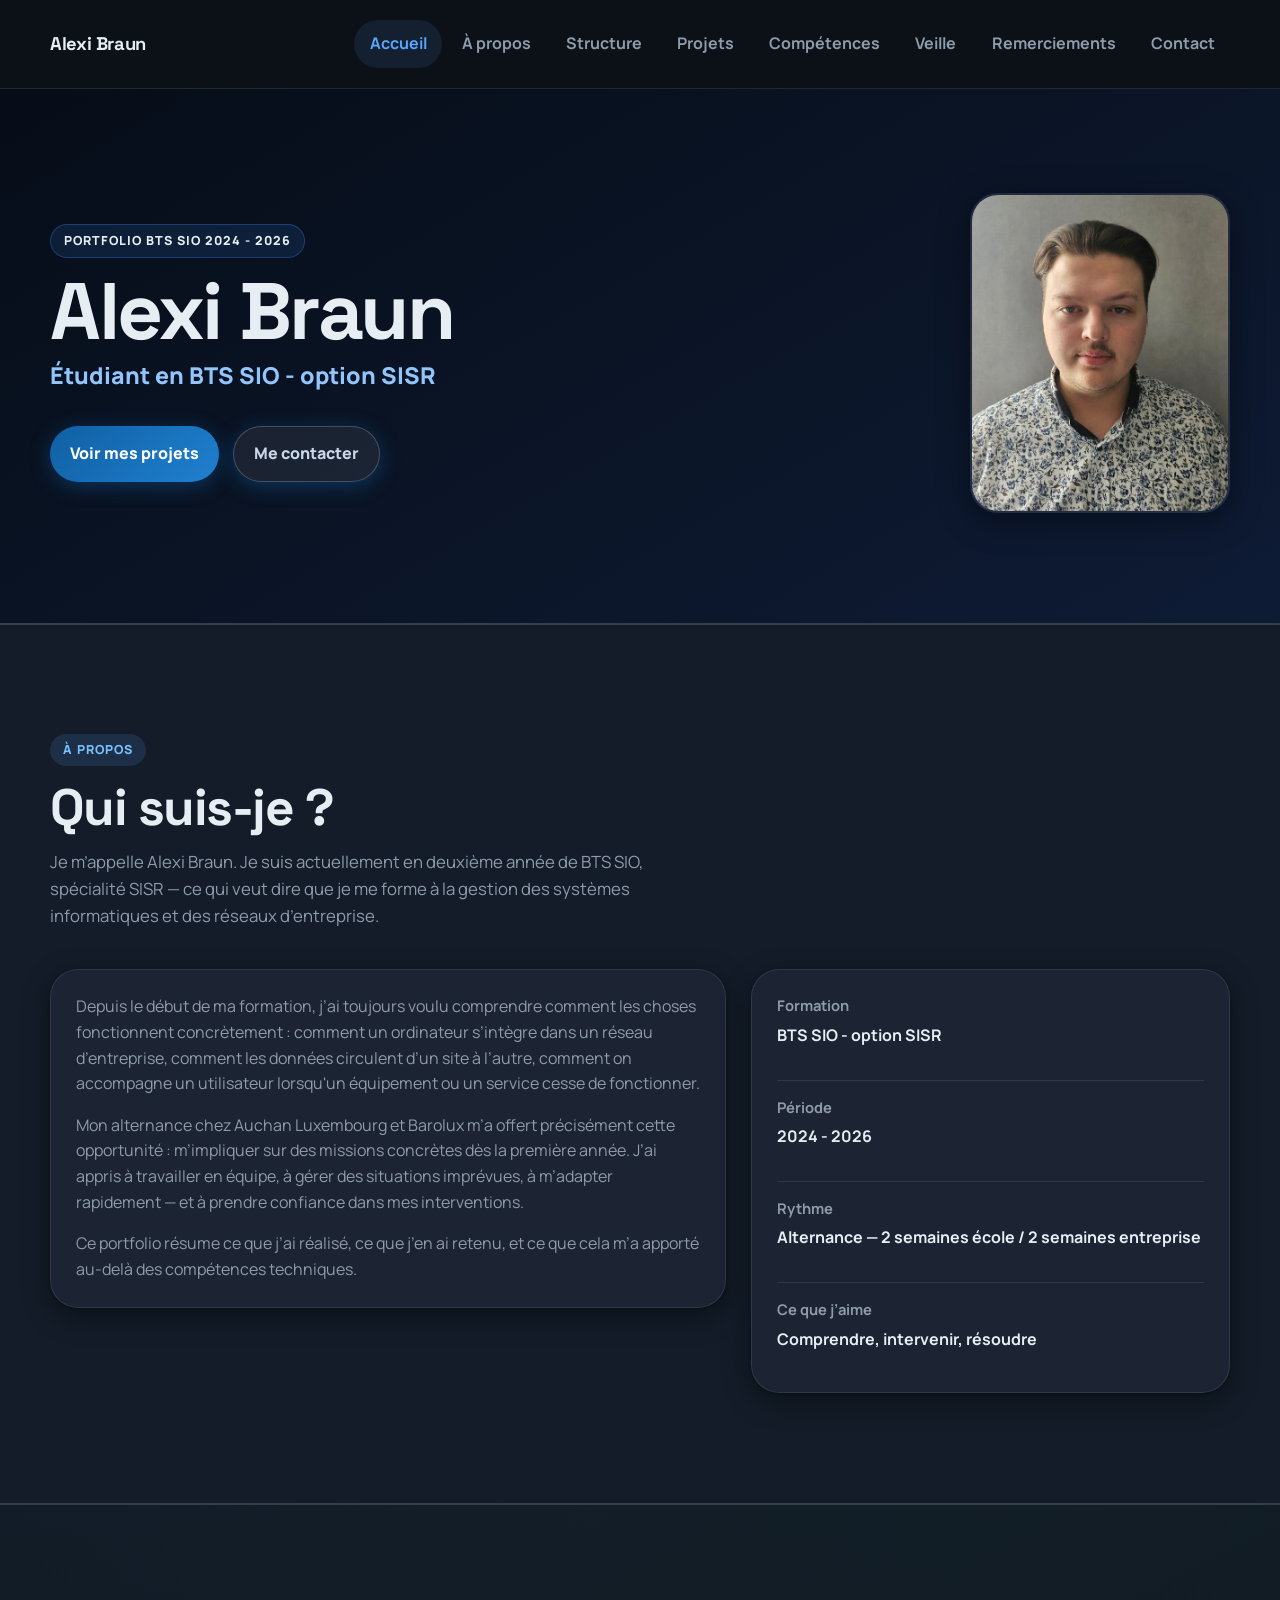
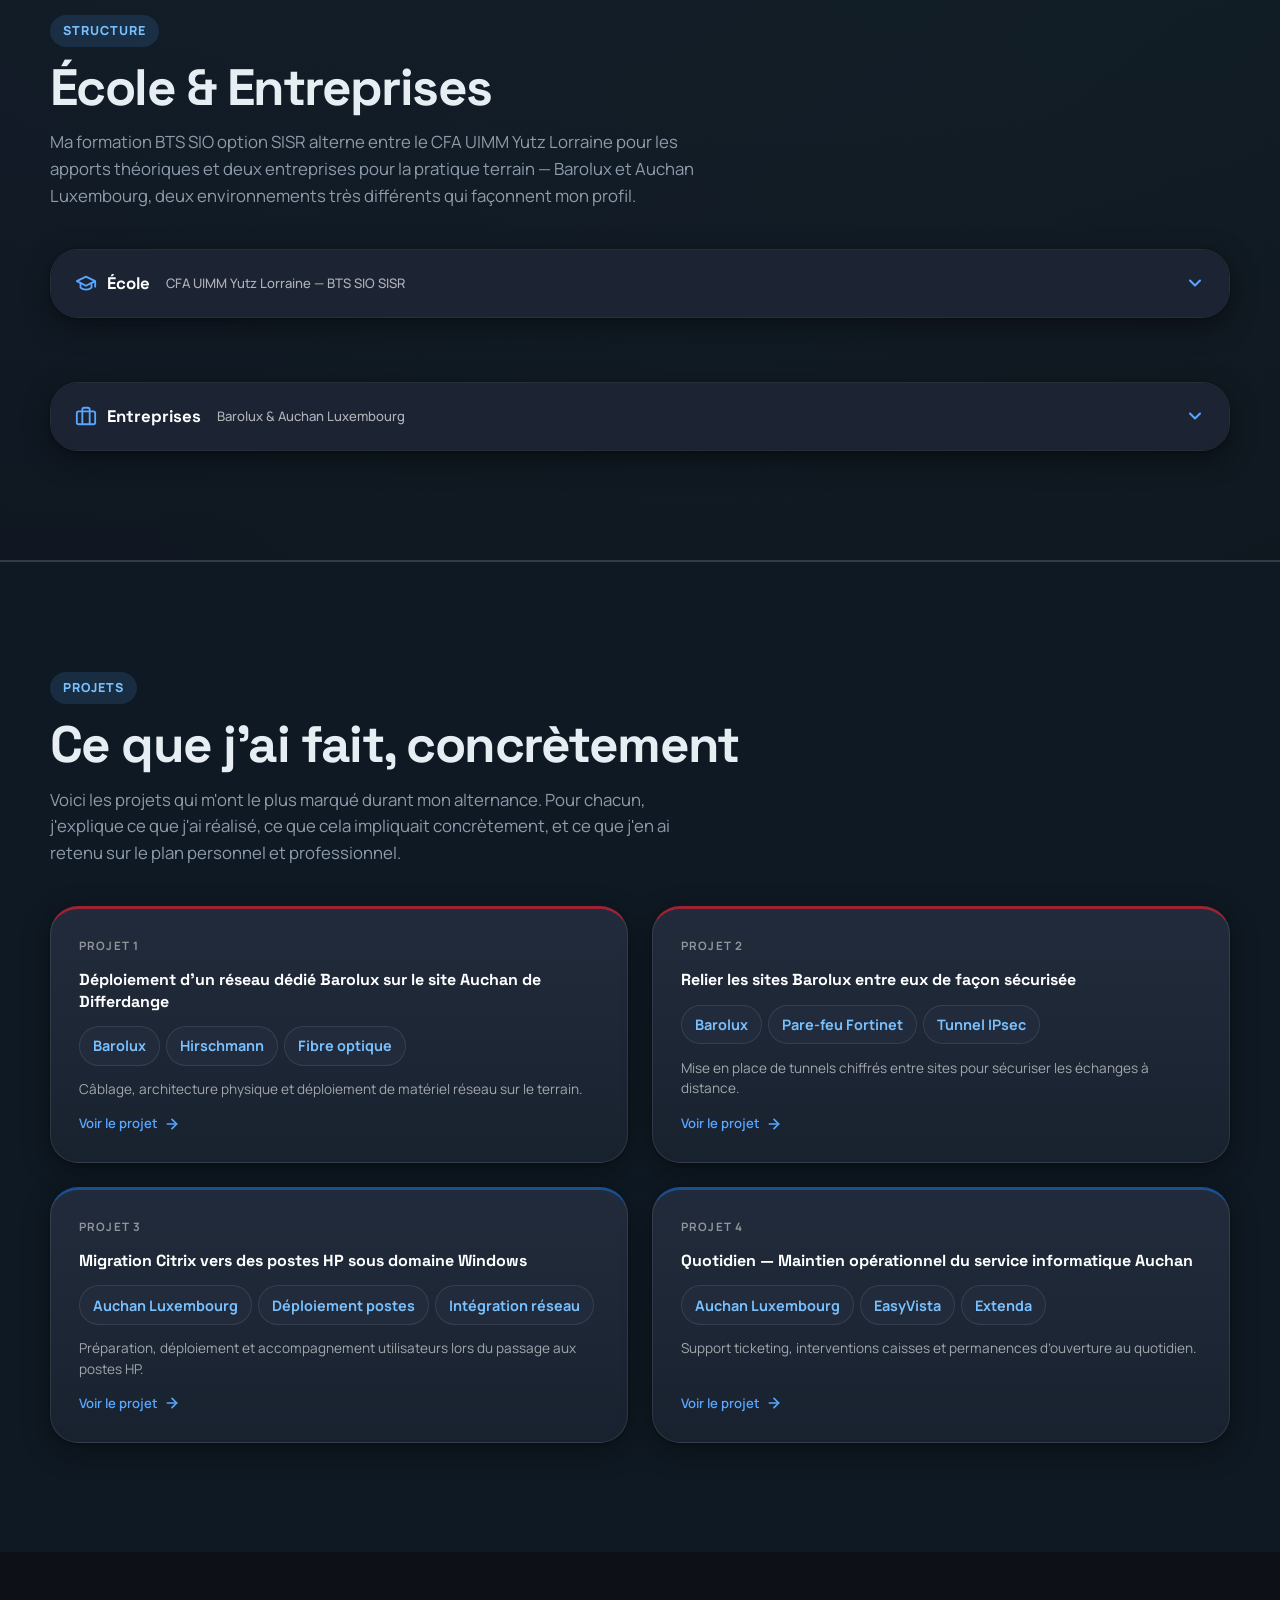
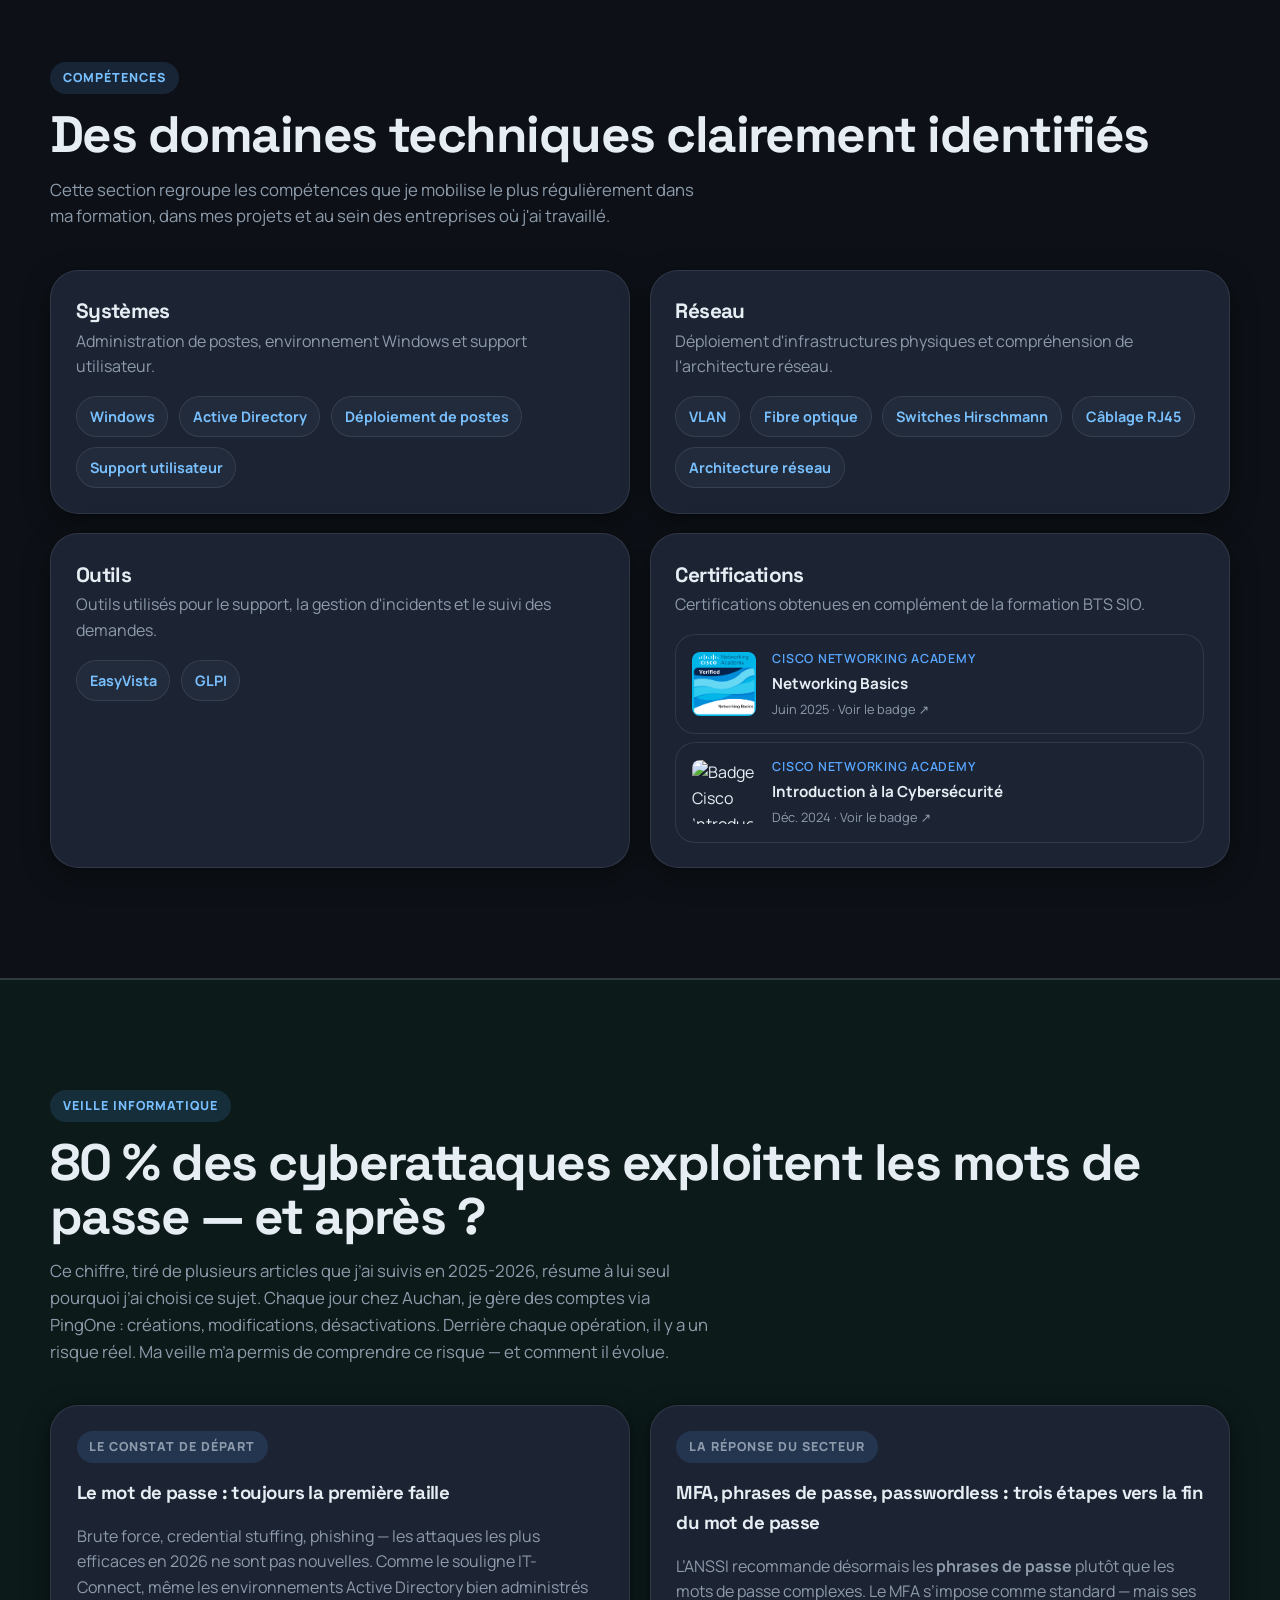
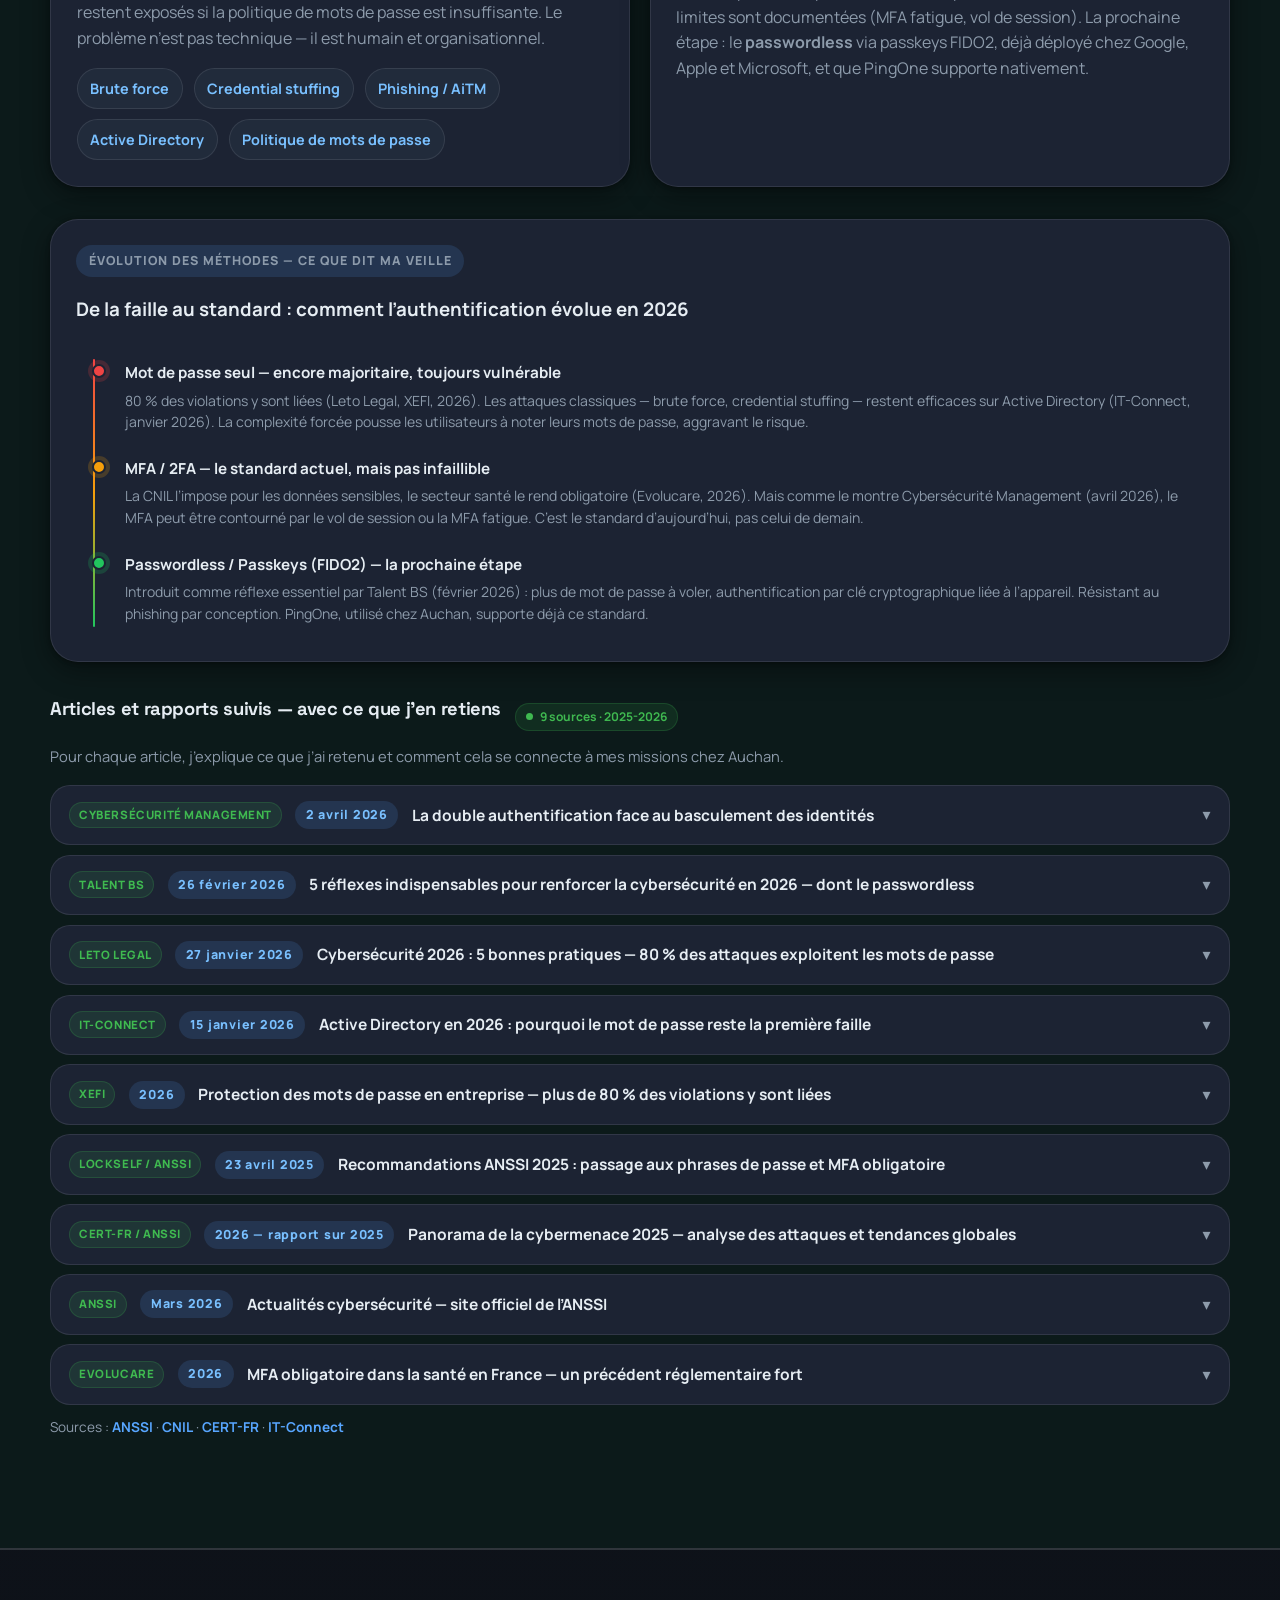
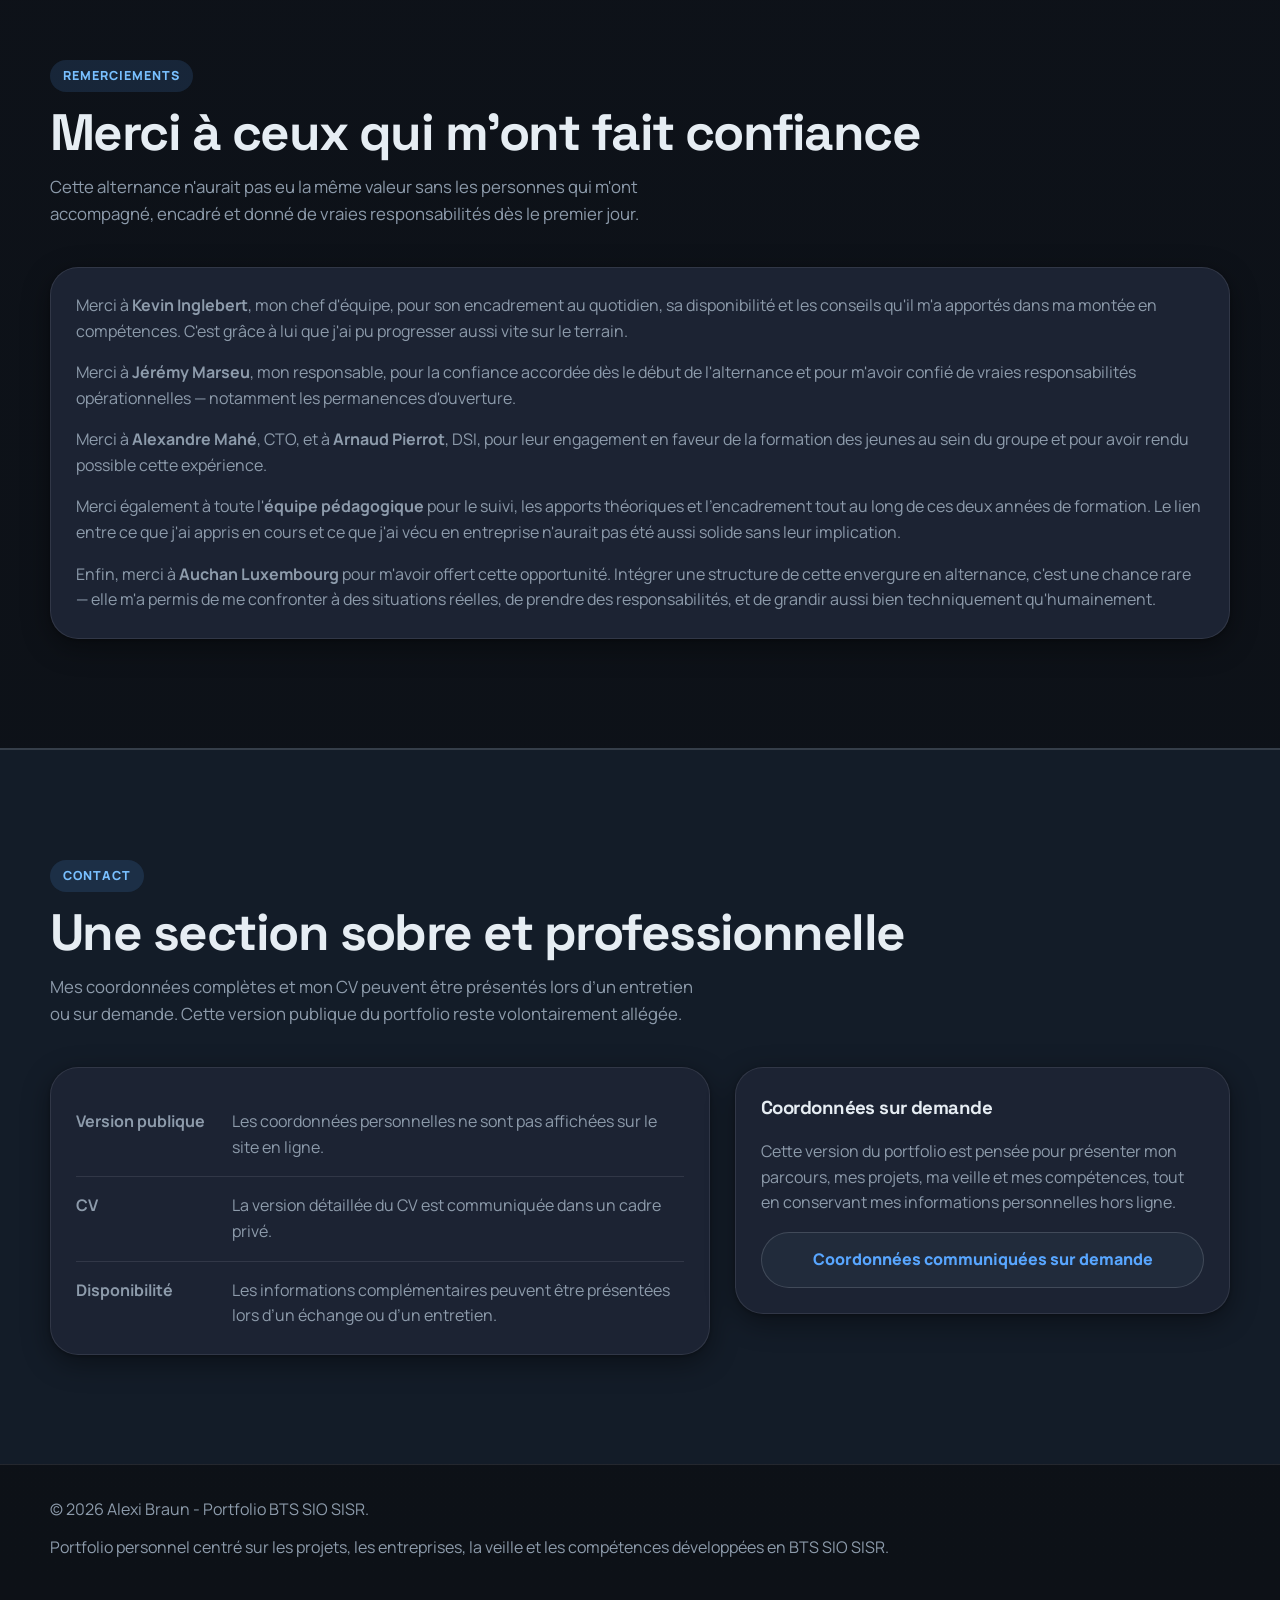
==== commit d7d694dd: "Add files via upload" ====
--- a/index.html
+++ b/index.html
@@ -728,7 +728,7 @@
               </div>
 
               <div class="project-block">
-                <h4>2 — Remise en service</h4>
+                <h4>2 — Mise en service</h4>
                 <p>
                   Installation du poste sur le bureau du collaborateur concerné, vérification
                   du bon fonctionnement de l’ensemble des accès et applications métier,
@@ -970,6 +970,31 @@
               <span class="skill-pill">GLPI</span>
             </div>
           </article>
+
+          <article class="card skill-card skill-card--cert reveal">
+            <h3>Certifications</h3>
+            <p>Certifications obtenues en complément de la formation BTS SIO.</p>
+            <a class="cert-badge-link" href="https://www.credly.com/badges/edafcfb3-6518-4b7f-a507-c76eb6b61b6b" target="_blank" rel="noopener noreferrer">
+              <div class="cert-badge">
+                <img src="assets/img/badgeNetworkBasic.png" alt="Badge Cisco Introduction à la Cybersécurité" class="cert-badge-img" />
+                <div class="cert-badge-info">
+                  <span class="cert-badge-issuer">Cisco Networking Academy</span>
+                  <strong class="cert-badge-name">Networking Basics</strong>
+                  <span class="cert-badge-date">Juin 2025 · Voir le badge ↗</span>
+                </div>
+              </div>
+            </a>
+            <a class="cert-badge-link" href="https://www.credly.com/badges/db50f68e-c956-45f9-9616-5dcd3e91d5b8" target="_blank" rel="noopener noreferrer">
+              <div class="cert-badge">
+                <img src="https://images.credly.com/size/340x340/images/af8c6b4e-fc31-47c4-8dcb-eb7a2065dc5b/I2CS__1_.png" alt="Badge Cisco Introduction à la Cybersécurité" class="cert-badge-img" />
+                <div class="cert-badge-info">
+                  <span class="cert-badge-issuer">Cisco Networking Academy</span>
+                  <strong class="cert-badge-name">Introduction à la Cybersécurité</strong>
+                  <span class="cert-badge-date">Déc. 2024 · Voir le badge ↗</span>
+                </div>
+              </div>
+            </a>
+          </article>
         </div>
       </div>
     </section>
@@ -1208,7 +1233,7 @@
           </p>
         </div>
 
-        <div class="about-grid">
+        <div class="about-grid" style="grid-template-columns: 1fr;">
           <article class="card content-card reveal">
             <p>
               Merci à <strong>Kevin Inglebert</strong>, mon chef d'équipe, pour son encadrement
@@ -1390,7 +1415,7 @@
       if (!el) return;
 
       var map = L.map('map-uimm', {
-        center: [49.3619, 6.1762],
+        center: [49.350599, 6.172007],
         zoom: 15,
         scrollWheelZoom: false
       });
@@ -1406,7 +1431,7 @@
         iconSize: [16, 16], iconAnchor: [8, 8], popupAnchor: [0, -12]
       });
 
-      L.marker([49.3619, 6.1762], { icon: iconSchool })
+      L.marker([49.350599, 6.172007], { icon: iconSchool })
         .addTo(map)
         .bindPopup(
           '<div class="map-popup"><strong>Pôle formation UIMM Lorraine</strong><br>3 avenue Gabriel Lippmann<br>57970 Yutz</div>',
--- a/assets/css/style.css
+++ b/assets/css/style.css
@@ -364,6 +364,10 @@
   margin-top: 0.9rem;
 }
 
+.hero-actions {
+  margin-top: 2rem;
+}
+
 .hero-actions,
 .contact-actions,
 .legend,
@@ -963,6 +967,63 @@
   color: var(--accent-strong);
   font-size: 0.9rem;
   font-weight: 700;
+}
+
+/* ── Certification badge card ── */
+.cert-badge-link {
+  display: block;
+  text-decoration: none;
+  color: inherit;
+  margin-top: 0.5rem;
+}
+
+.cert-badge {
+  display: flex;
+  align-items: center;
+  gap: 1rem;
+  padding: 0.85rem 1rem;
+  border: 1px solid var(--line);
+  border-radius: var(--radius-md);
+  background: var(--surface);
+  transition: border-color 0.2s, background 0.2s;
+}
+
+.cert-badge-link:hover .cert-badge {
+  border-color: var(--accent);
+  background: var(--surface-strong);
+}
+
+.cert-badge-img {
+  width: 64px;
+  height: 64px;
+  object-fit: contain;
+  flex-shrink: 0;
+  border-radius: 8px;
+}
+
+.cert-badge-info {
+  display: flex;
+  flex-direction: column;
+  gap: 0.2rem;
+}
+
+.cert-badge-issuer {
+  font-size: 0.78rem;
+  font-weight: 600;
+  text-transform: uppercase;
+  letter-spacing: 0.06em;
+  color: var(--accent);
+}
+
+.cert-badge-name {
+  font-size: 0.95rem;
+  font-weight: 700;
+  color: var(--fg);
+}
+
+.cert-badge-date {
+  font-size: 0.8rem;
+  color: var(--muted);
 }
 
 .skill-list,
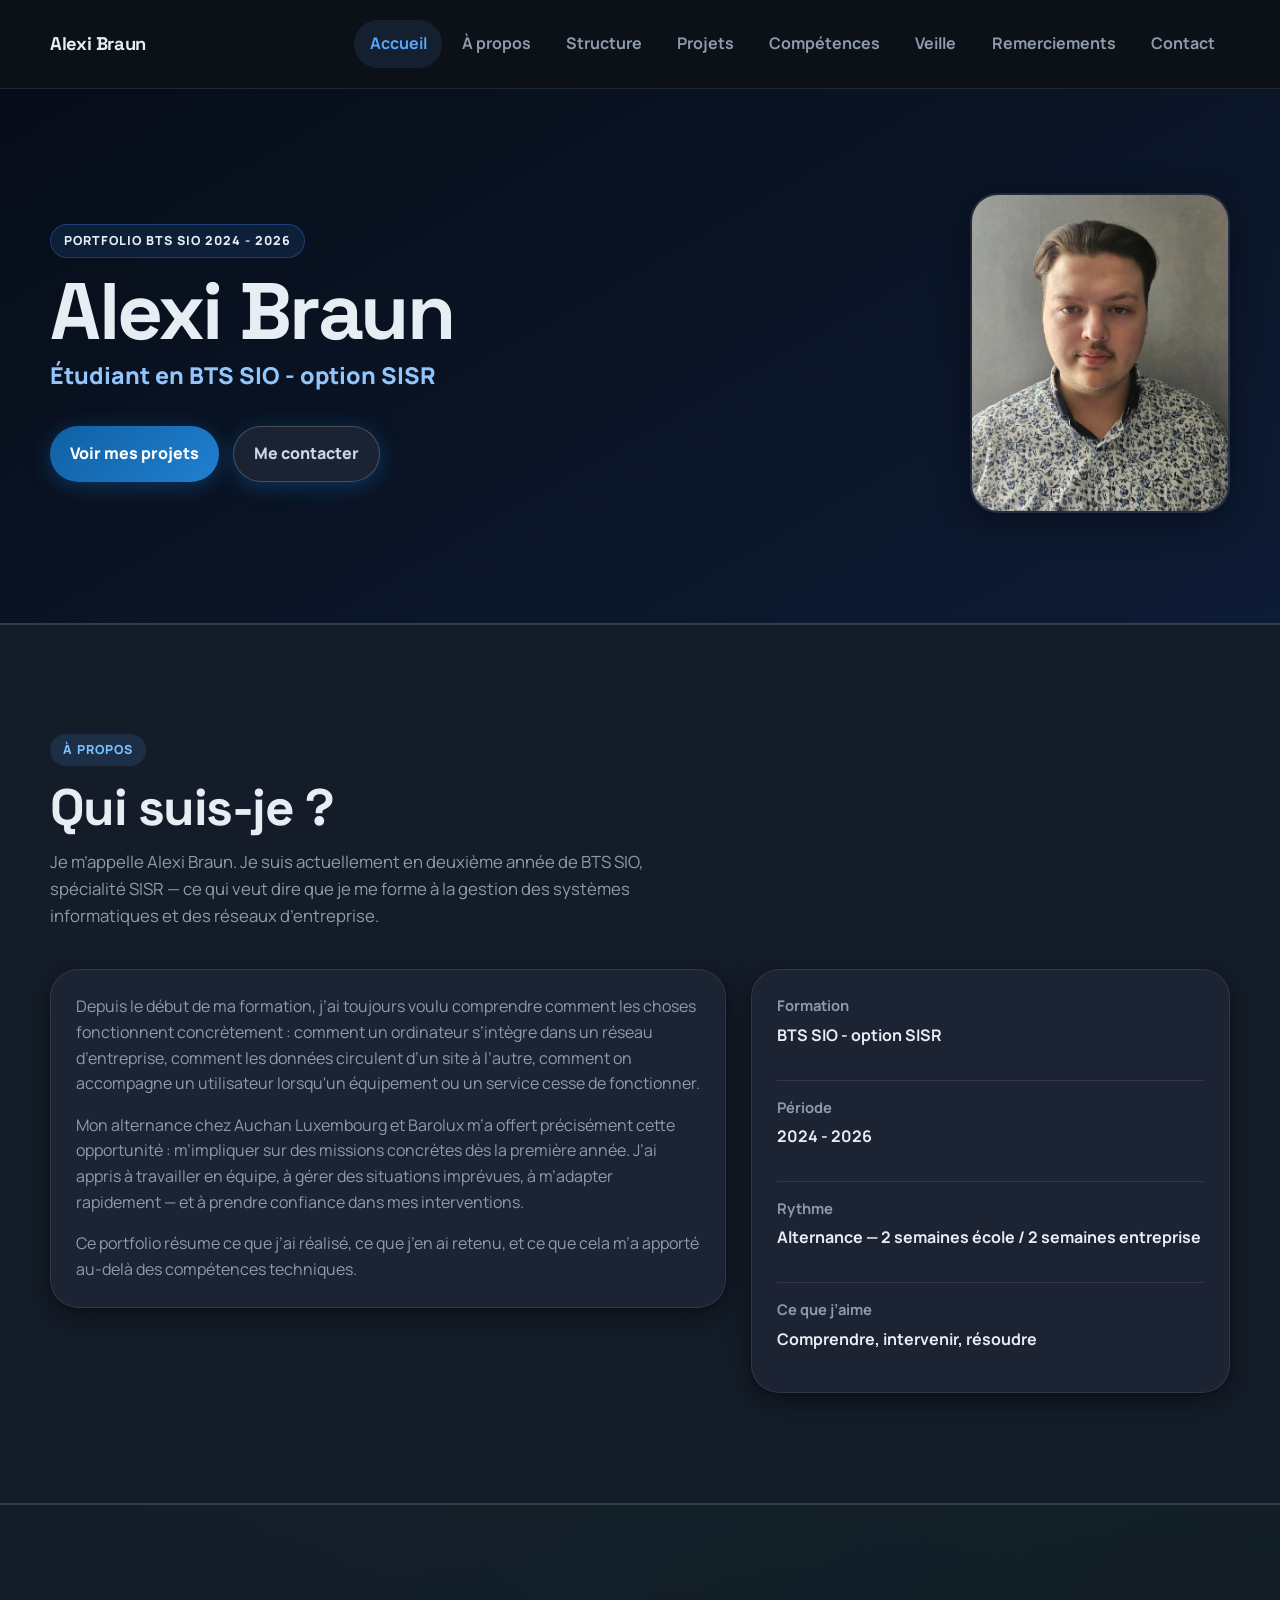
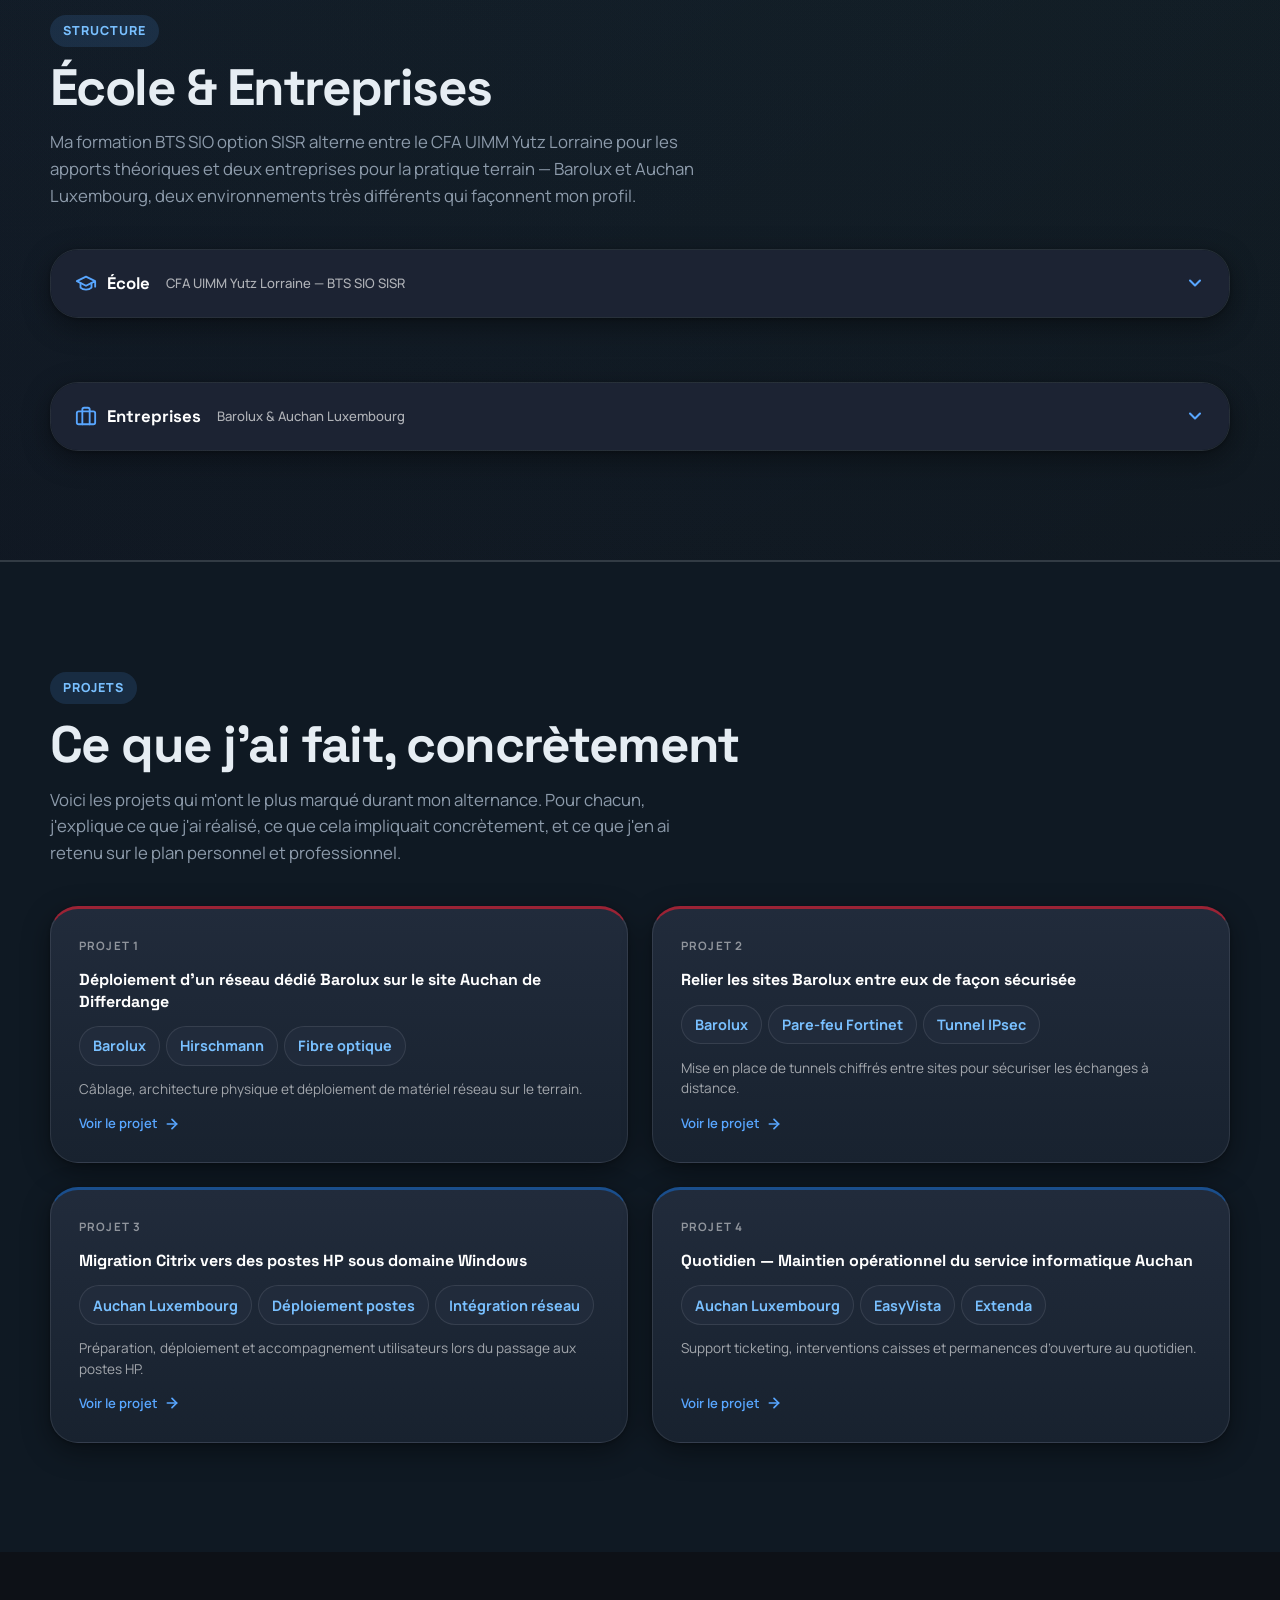
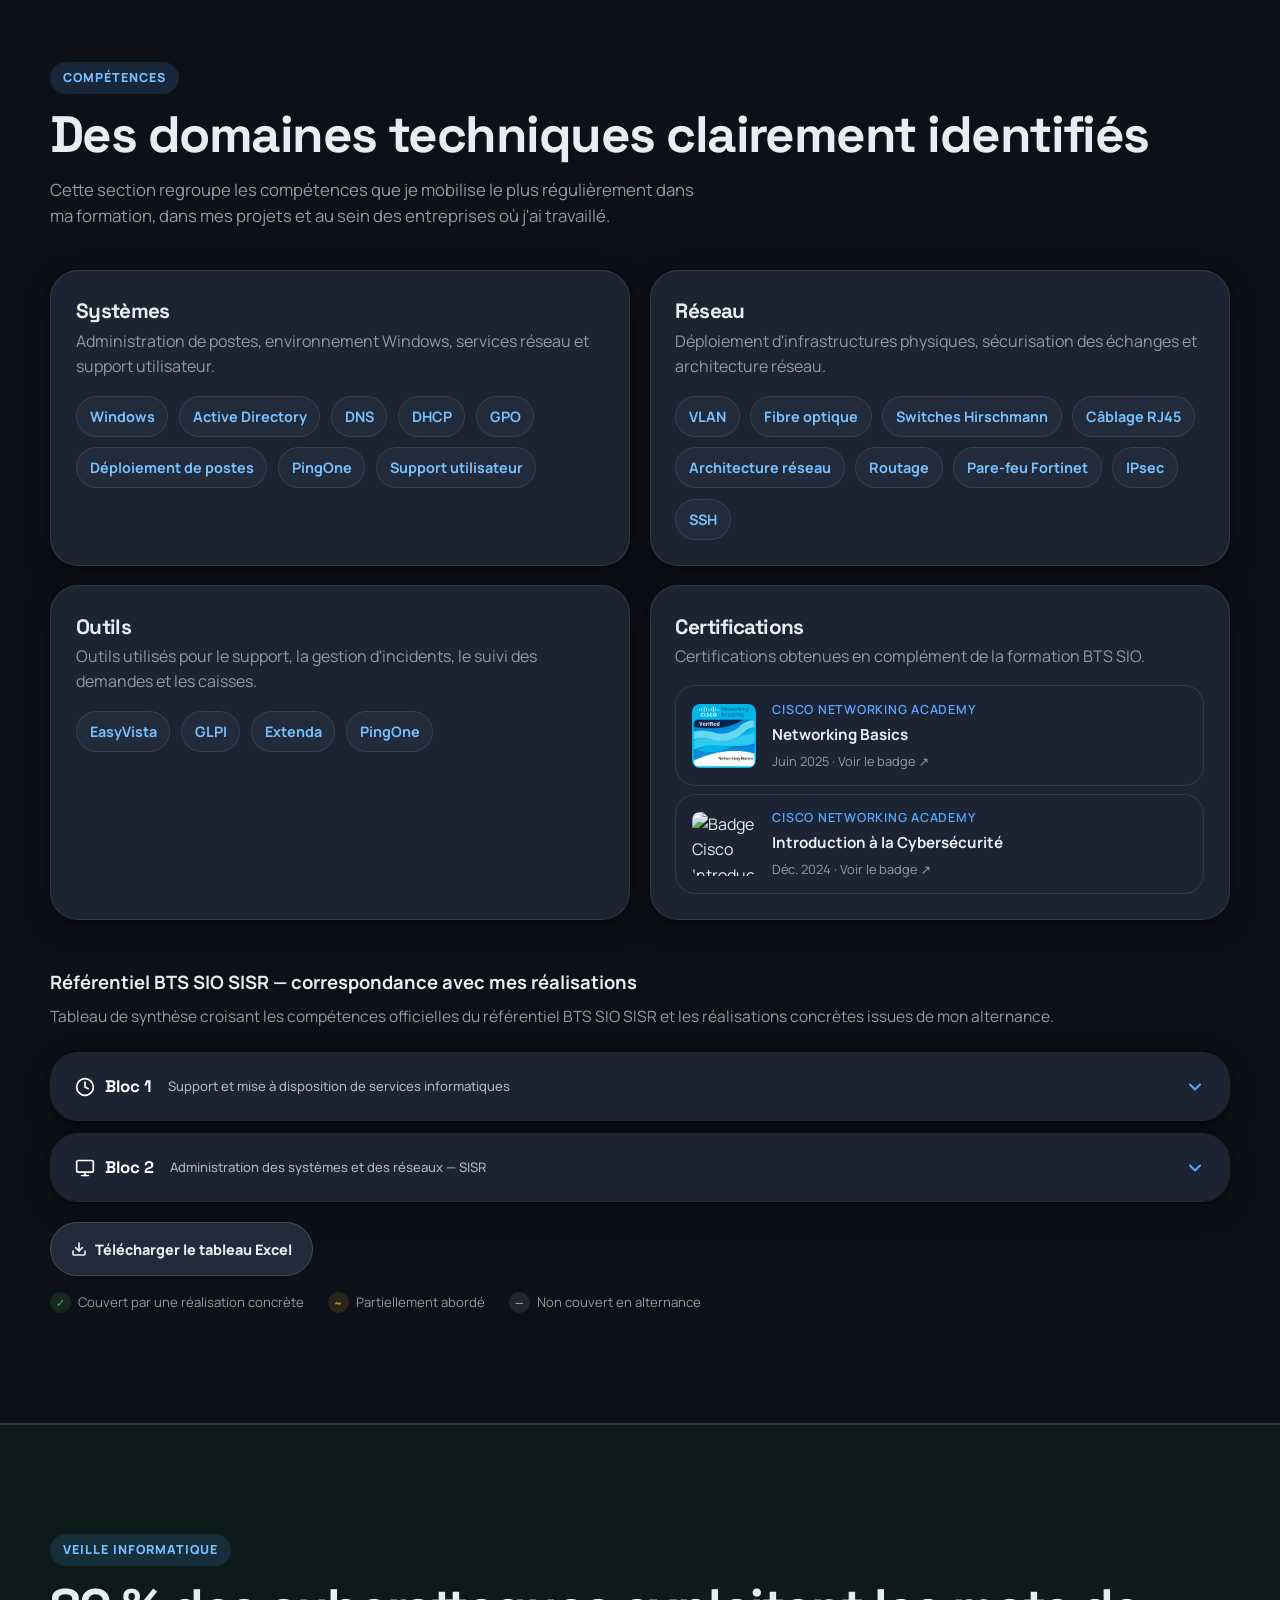
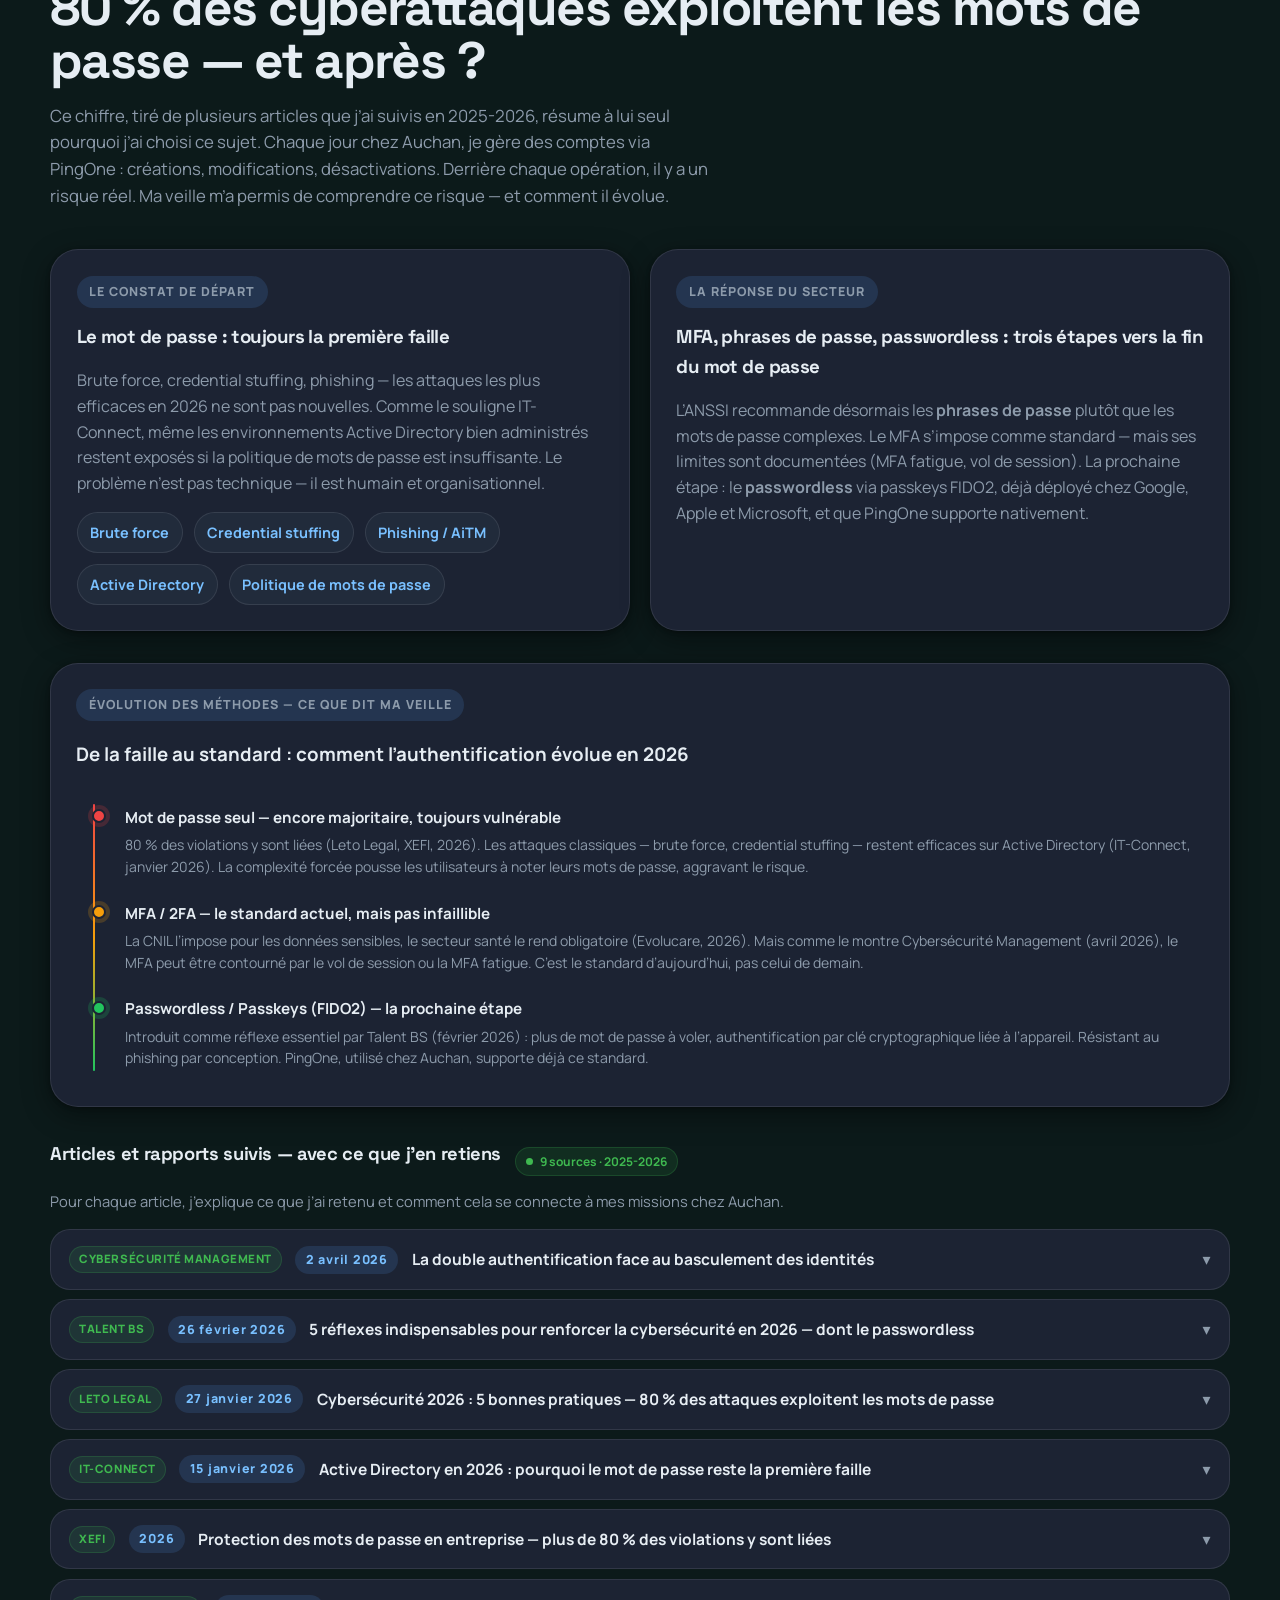
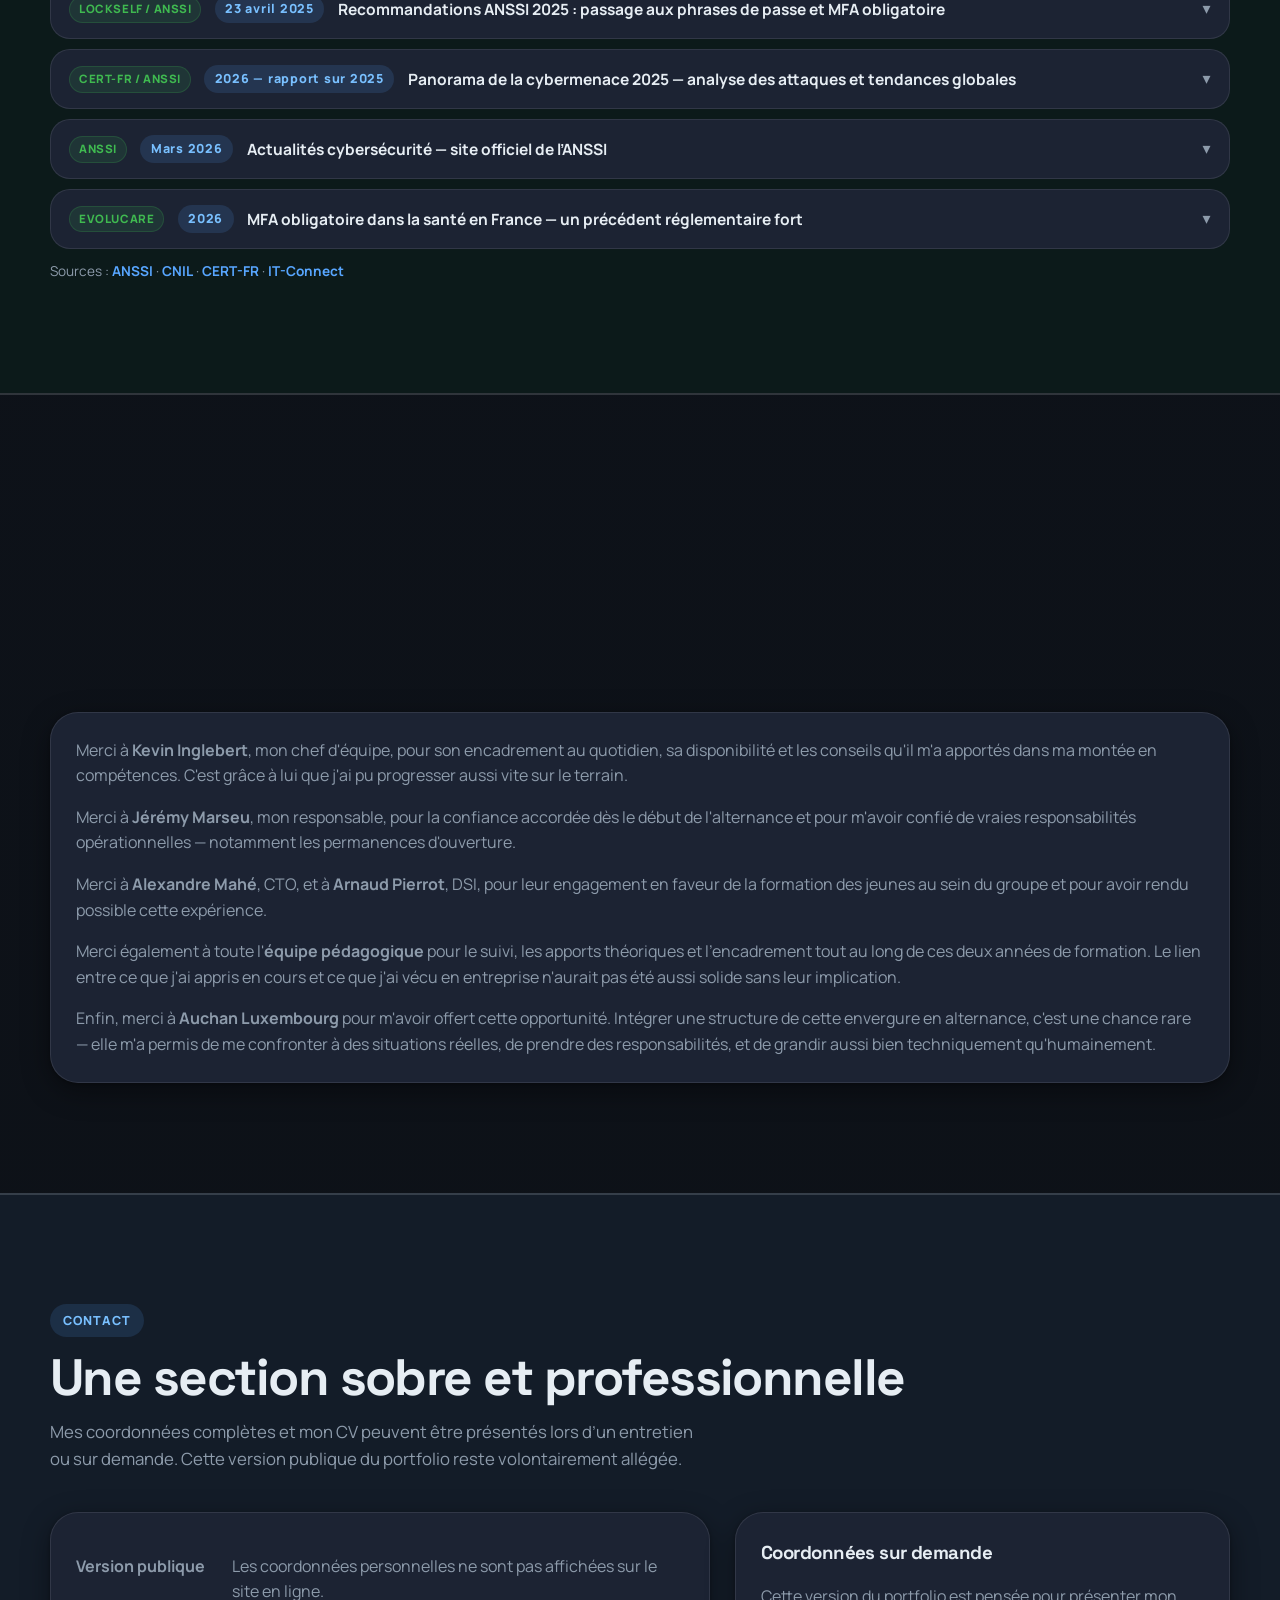
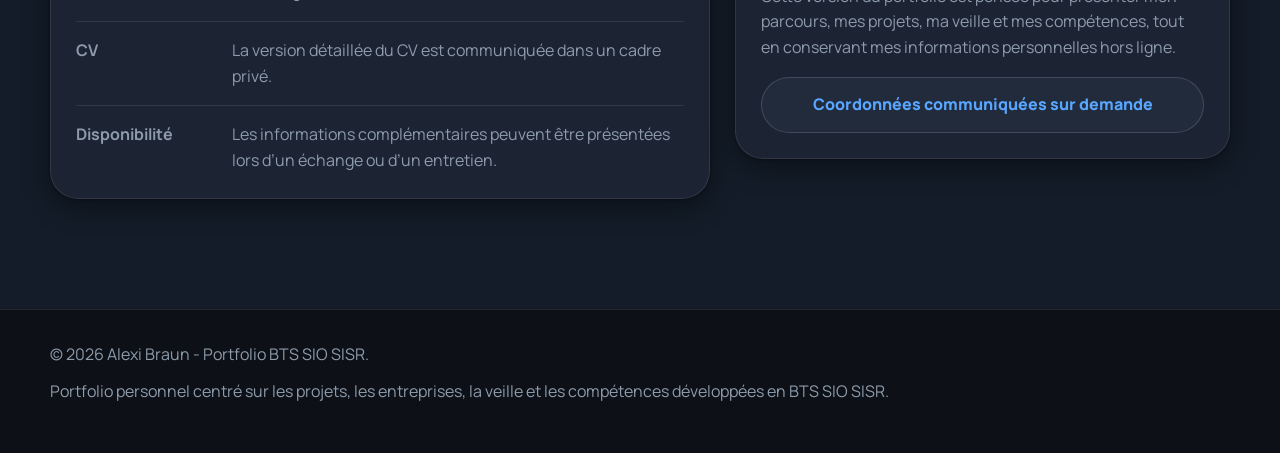
==== commit f01fc0b3: "Add files via upload" ====
--- a/index.html
+++ b/index.html
@@ -158,9 +158,9 @@
                   Le CFA UIMM Yutz Lorraine est un centre de formation par apprentissage
                   rattaché à l’Union des Industries et Métiers de la Métallurgie. Il forme
                   des alternants dans les filières techniques et numériques, dont le BTS SIO.
-                  Le rythme dit "externe" organise l’alternance sur des semaines complètes :
-                  une semaine en centre, une semaine en entreprise, permettant une immersion
-                  totale dans chaque environnement.
+                  Le rythme dit "externe" organise l’alternance sur des blocs de deux semaines :
+                  deux semaines en centre de formation, puis deux semaines en entreprise, permettant
+                  une immersion totale dans chaque environnement.
                 </p>
               </div>
             </div>
@@ -188,10 +188,10 @@
 
               <article class="card company-card reveal">
                 <p class="company-kicker">Le rythme</p>
-                <h3>Rythme externe : une semaine sur deux</h3>
-                <p>
-                  Le rythme externe alterne une semaine entière au CFA et une semaine
-                  entière en entreprise. Ce découpage permet une immersion complète dans
+                <h3>Rythme externe : 2 semaines / 2 semaines</h3>
+                <p>
+                  Le rythme externe alterne deux semaines entières au CFA et deux semaines
+                  entières en entreprise. Ce découpage permet une immersion complète dans
                   chaque contexte : en centre, on prend le temps d’apprendre et de
                   comprendre ; en entreprise, on applique directement sur des cas réels.
                 </p>
@@ -710,9 +710,9 @@
               <div class="project-block">
                 <h4>Contexte</h4>
                 <p>
-                  Les collaborateurs travaillaient sur des terminaux sans disque dur (solution VDI),
-                  entièrement dépendants d’un serveur central distant. Auchan a décidé de migrer
-                  vers des ordinateurs individuels HP, autonomes et intégrés au domaine Windows
+                  Auchan a décidé de se séparer de la solution Citrix, une solution VDI
+                  sur laquelle travaillaient les collaborateurs, pour migrer vers des
+                  ordinateurs individuels HP, autonomes et intégrés au domaine Windows
                   de l’entreprise.
                 </p>
               </div>
@@ -941,33 +941,43 @@
         <div class="skills-grid">
           <article class="card skill-card reveal">
             <h3>Systèmes</h3>
-            <p>Administration de postes, environnement Windows et support utilisateur.</p>
+            <p>Administration de postes, environnement Windows, services réseau et support utilisateur.</p>
             <div class="skill-cloud">
               <span class="skill-pill">Windows</span>
               <span class="skill-pill">Active Directory</span>
+              <span class="skill-pill">DNS</span>
+              <span class="skill-pill">DHCP</span>
+              <span class="skill-pill">GPO</span>
               <span class="skill-pill">Déploiement de postes</span>
+              <span class="skill-pill">PingOne</span>
               <span class="skill-pill">Support utilisateur</span>
             </div>
           </article>
 
           <article class="card skill-card reveal">
             <h3>Réseau</h3>
-            <p>Déploiement d'infrastructures physiques et compréhension de l'architecture réseau.</p>
+            <p>Déploiement d'infrastructures physiques, sécurisation des échanges et architecture réseau.</p>
             <div class="skill-cloud">
               <span class="skill-pill">VLAN</span>
               <span class="skill-pill">Fibre optique</span>
               <span class="skill-pill">Switches Hirschmann</span>
               <span class="skill-pill">Câblage RJ45</span>
               <span class="skill-pill">Architecture réseau</span>
+              <span class="skill-pill">Routage</span>
+              <span class="skill-pill">Pare-feu Fortinet</span>
+              <span class="skill-pill">IPsec</span>
+              <span class="skill-pill">SSH</span>
             </div>
           </article>
 
           <article class="card skill-card reveal">
             <h3>Outils</h3>
-            <p>Outils utilisés pour le support, la gestion d'incidents et le suivi des demandes.</p>
+            <p>Outils utilisés pour le support, la gestion d'incidents, le suivi des demandes et les caisses.</p>
             <div class="skill-cloud">
               <span class="skill-pill">EasyVista</span>
               <span class="skill-pill">GLPI</span>
+              <span class="skill-pill">Extenda</span>
+              <span class="skill-pill">PingOne</span>
             </div>
           </article>
 
@@ -996,6 +1006,168 @@
             </a>
           </article>
         </div>
+
+        <!-- ── Tableau de synthèse référentiel ── -->
+        <div class="referentiel-wrap reveal">
+          <h3 style="font-size:1.15rem;margin:0 0 0.4rem;">Référentiel BTS SIO SISR — correspondance avec mes réalisations</h3>
+          <p class="referentiel-intro">
+            Tableau de synthèse croisant les compétences officielles du référentiel BTS SIO SISR et les réalisations concrètes issues de mon alternance.
+          </p>
+
+          <!-- ── Volet Bloc 1 ── -->
+          <div class="volet volet--ref" id="volet-ref-b1">
+            <button class="volet-trigger" aria-expanded="false" aria-controls="volet-ref-b1-content">
+              <span class="volet-trigger-label">
+                <svg xmlns="http://www.w3.org/2000/svg" width="20" height="20" viewBox="0 0 24 24" fill="none" stroke="currentColor" stroke-width="2" stroke-linecap="round" stroke-linejoin="round" aria-hidden="true"><circle cx="12" cy="12" r="10"/><polyline points="12 6 12 12 16 14"/></svg>
+                Bloc 1
+              </span>
+              <span class="volet-trigger-sub">Support et mise à disposition de services informatiques</span>
+              <svg class="volet-chevron" xmlns="http://www.w3.org/2000/svg" width="20" height="20" viewBox="0 0 24 24" fill="none" stroke="currentColor" stroke-width="2.5" stroke-linecap="round" stroke-linejoin="round" aria-hidden="true"><polyline points="6 9 12 15 18 9"/></svg>
+            </button>
+            <div class="volet-content" id="volet-ref-b1-content">
+              <div class="volet-inner">
+                <table class="referentiel-table" aria-label="Bloc 1 — Support et mise à disposition de services informatiques">
+                  <thead>
+                    <tr>
+                      <th class="ref-code">Code</th>
+                      <th>Compétence officielle</th>
+                      <th>Réalisation concrète</th>
+                      <th class="ref-status" title="Niveau de couverture">Niv.</th>
+                    </tr>
+                  </thead>
+                  <tbody>
+                    <tr>
+                      <td class="ref-code">B1.1</td>
+                      <td class="ref-label">Répondre aux incidents et aux demandes d'assistance</td>
+                      <td class="ref-real">Gestion quotidienne des tickets via EasyVista chez Auchan (Projet 4) — interventions sur caisses, postes, périphériques</td>
+                      <td class="ref-status"><span class="ref-badge ref-badge--ok">✓</span></td>
+                    </tr>
+                    <tr>
+                      <td class="ref-code">B1.2</td>
+                      <td class="ref-label">Mettre en place et vérifier les niveaux d'habilitation</td>
+                      <td class="ref-real">Administration des comptes utilisateurs via PingOne chez Auchan — créations, modifications, désactivations</td>
+                      <td class="ref-status"><span class="ref-badge ref-badge--ok">✓</span></td>
+                    </tr>
+                    <tr>
+                      <td class="ref-code">B1.3</td>
+                      <td class="ref-label">Mettre en production un service informatique</td>
+                      <td class="ref-real">Déploiement des postes HP sous domaine Windows lors de la migration Citrix (Projet 3) — préparation, intégration, remise en service</td>
+                      <td class="ref-status"><span class="ref-badge ref-badge--ok">✓</span></td>
+                    </tr>
+                    <tr>
+                      <td class="ref-code">B1.4</td>
+                      <td class="ref-label">Déployer un service de messagerie</td>
+                      <td class="ref-real">Gestion des accès e-mail via PingOne (attribution des droits) — déploiement complet non réalisé en autonomie</td>
+                      <td class="ref-status"><span class="ref-badge ref-badge--partial">~</span></td>
+                    </tr>
+                    <tr>
+                      <td class="ref-code">B1.5</td>
+                      <td class="ref-label">Gérer des sauvegardes</td>
+                      <td class="ref-real">Non abordé directement lors de l'alternance</td>
+                      <td class="ref-status"><span class="ref-badge ref-badge--none">—</span></td>
+                    </tr>
+                    <tr>
+                      <td class="ref-code">B1.6</td>
+                      <td class="ref-label">Mettre en place des mesures de supervision</td>
+                      <td class="ref-real">Suivi des incidents via EasyVista et tableaux de bord du service support Auchan</td>
+                      <td class="ref-status"><span class="ref-badge ref-badge--partial">~</span></td>
+                    </tr>
+                  </tbody>
+                </table>
+              </div>
+            </div>
+          </div>
+
+          <!-- ── Volet Bloc 2 ── -->
+          <div class="volet volet--ref" id="volet-ref-b2" style="margin-top:0.75rem;">
+            <button class="volet-trigger" aria-expanded="false" aria-controls="volet-ref-b2-content">
+              <span class="volet-trigger-label">
+                <svg xmlns="http://www.w3.org/2000/svg" width="20" height="20" viewBox="0 0 24 24" fill="none" stroke="currentColor" stroke-width="2" stroke-linecap="round" stroke-linejoin="round" aria-hidden="true"><rect x="2" y="3" width="20" height="14" rx="2"/><line x1="8" y1="21" x2="16" y2="21"/><line x1="12" y1="17" x2="12" y2="21"/></svg>
+                Bloc 2
+              </span>
+              <span class="volet-trigger-sub">Administration des systèmes et des réseaux — SISR</span>
+              <svg class="volet-chevron" xmlns="http://www.w3.org/2000/svg" width="20" height="20" viewBox="0 0 24 24" fill="none" stroke="currentColor" stroke-width="2.5" stroke-linecap="round" stroke-linejoin="round" aria-hidden="true"><polyline points="6 9 12 15 18 9"/></svg>
+            </button>
+            <div class="volet-content" id="volet-ref-b2-content">
+              <div class="volet-inner">
+                <table class="referentiel-table" aria-label="Bloc 2 — Administration des systèmes et des réseaux SISR">
+                  <thead>
+                    <tr>
+                      <th class="ref-code">Code</th>
+                      <th>Compétence officielle</th>
+                      <th>Réalisation concrète</th>
+                      <th class="ref-status" title="Niveau de couverture">Niv.</th>
+                    </tr>
+                  </thead>
+                  <tbody>
+                    <tr>
+                      <td class="ref-code">B2.1</td>
+                      <td class="ref-label">Participer à la conception d'une architecture</td>
+                      <td class="ref-real">Conception du schéma réseau en étoile sur le site Auchan de Differdange — 6 switches Hirschmann reliés par fibre (Projet 1)</td>
+                      <td class="ref-status"><span class="ref-badge ref-badge--ok">✓</span></td>
+                    </tr>
+                    <tr>
+                      <td class="ref-code">B2.2</td>
+                      <td class="ref-label">Administrer et superviser les systèmes</td>
+                      <td class="ref-real">Intégration des postes HP au domaine Windows (Active Directory), déploiement via réseau PXE, gestion des comptes (Projet 3)</td>
+                      <td class="ref-status"><span class="ref-badge ref-badge--ok">✓</span></td>
+                    </tr>
+                    <tr>
+                      <td class="ref-code">B2.3</td>
+                      <td class="ref-label">Administrer et superviser le réseau</td>
+                      <td class="ref-real">Installation et câblage de switches Hirschmann, création de VLANs, interconnexion fibre optique (Projets 1 &amp; 2)</td>
+                      <td class="ref-status"><span class="ref-badge ref-badge--ok">✓</span></td>
+                    </tr>
+                    <tr>
+                      <td class="ref-code">B2.4</td>
+                      <td class="ref-label">Intervenir sur le stockage partagé</td>
+                      <td class="ref-real">Non abordé directement lors de l'alternance</td>
+                      <td class="ref-status"><span class="ref-badge ref-badge--none">—</span></td>
+                    </tr>
+                    <tr>
+                      <td class="ref-code">B2.5</td>
+                      <td class="ref-label">Garantir la confidentialité et l'intégrité des données</td>
+                      <td class="ref-real">Mise en place de tunnels IPsec chiffrés via pare-feux Fortinet entre les sites Barolux (Projet 2)</td>
+                      <td class="ref-status"><span class="ref-badge ref-badge--ok">✓</span></td>
+                    </tr>
+                    <tr>
+                      <td class="ref-code">B2.6</td>
+                      <td class="ref-label">Gérer les identités et les habilitations</td>
+                      <td class="ref-real">Gestion des comptes via PingOne chez Auchan — cycle de vie complet des identités sur l'ensemble des sites Luxembourg</td>
+                      <td class="ref-status"><span class="ref-badge ref-badge--ok">✓</span></td>
+                    </tr>
+                    <tr>
+                      <td class="ref-code">B2.7</td>
+                      <td class="ref-label">Mettre en place des solutions de haute disponibilité</td>
+                      <td class="ref-real">Non abordé directement lors de l'alternance</td>
+                      <td class="ref-status"><span class="ref-badge ref-badge--none">—</span></td>
+                    </tr>
+                    <tr>
+                      <td class="ref-code">B2.8</td>
+                      <td class="ref-label">Mettre en place un service de serveur d'infrastructure</td>
+                      <td class="ref-real">Configuration des pare-feux Fortinet en tant qu'équipements d'infrastructure réseau (Projet 2)</td>
+                      <td class="ref-status"><span class="ref-badge ref-badge--partial">~</span></td>
+                    </tr>
+                  </tbody>
+                </table>
+              </div>
+            </div>
+          </div>
+
+          <div style="margin-top:1.25rem;">
+            <a class="button button--dl" href="assets/img/Tableau_synthese_Alexi_Braun.xlsx" download>
+              <svg xmlns="http://www.w3.org/2000/svg" width="16" height="16" viewBox="0 0 24 24" fill="none" stroke="currentColor" stroke-width="2.5" stroke-linecap="round" stroke-linejoin="round" aria-hidden="true"><path d="M21 15v4a2 2 0 0 1-2 2H5a2 2 0 0 1-2-2v-4"/><polyline points="7 10 12 15 17 10"/><line x1="12" y1="15" x2="12" y2="3"/></svg>
+              Télécharger le tableau Excel
+            </a>
+          </div>
+
+          <div class="ref-legend">
+            <span class="ref-legend-item"><span class="ref-badge ref-badge--ok" style="width:1.3rem;height:1.3rem;font-size:0.7rem;">✓</span> Couvert par une réalisation concrète</span>
+            <span class="ref-legend-item"><span class="ref-badge ref-badge--partial" style="width:1.3rem;height:1.3rem;font-size:0.7rem;">~</span> Partiellement abordé</span>
+            <span class="ref-legend-item"><span class="ref-badge ref-badge--none" style="width:1.3rem;height:1.3rem;font-size:0.7rem;">—</span> Non couvert en alternance</span>
+          </div>
+        </div>
+
       </div>
     </section>
 
--- a/assets/css/style.css
+++ b/assets/css/style.css
@@ -410,6 +410,19 @@
   transform: translateY(-1px);
 }
 
+.button--dl {
+  background: var(--surface-strong);
+  color: var(--text);
+  border: 1px solid var(--line-strong);
+  box-shadow: none;
+  font-size: 0.9rem;
+  gap: 0.5rem;
+}
+
+.button--dl:hover {
+  background: var(--surface-soft);
+}
+
 .button-static {
   cursor: default;
   pointer-events: none;
@@ -699,6 +712,10 @@
   margin-top: 4rem;
 }
 
+.volet--ref + .volet--ref {
+  margin-top: 0;
+}
+
 .volet-inner {
   display: grid;
   gap: 1.5rem;
@@ -967,6 +984,136 @@
   color: var(--accent-strong);
   font-size: 0.9rem;
   font-weight: 700;
+}
+
+/* ── Tableau de synthèse référentiel BTS SIO SISR ── */
+.referentiel-wrap {
+  margin-top: 3rem;
+}
+
+.referentiel-intro {
+  color: var(--muted);
+  margin: 0 0 1.5rem;
+  font-size: 0.97rem;
+}
+
+.volet--ref .volet-inner {
+  padding: 0.75rem 0 0;
+}
+
+.referentiel-table {
+  width: 100%;
+  border-collapse: collapse;
+  font-size: 0.93rem;
+  border: 1px solid var(--line);
+  border-radius: var(--radius-md);
+  overflow: hidden;
+}
+
+.referentiel-table thead th {
+  background: var(--surface-strong);
+  color: var(--muted);
+  font-weight: 700;
+  font-size: 0.78rem;
+  text-transform: uppercase;
+  letter-spacing: 0.06em;
+  padding: 0.75rem 1rem;
+  text-align: left;
+  border-bottom: 1px solid var(--line-strong);
+}
+
+.referentiel-table tbody tr {
+  border-bottom: 1px solid var(--line);
+  transition: background 0.15s;
+}
+
+.referentiel-table tbody tr:last-child {
+  border-bottom: none;
+}
+
+.referentiel-table tbody tr:hover {
+  background: var(--surface-strong);
+}
+
+.referentiel-table td {
+  padding: 0.75rem 1rem;
+  vertical-align: top;
+}
+
+.ref-bloc-header td {
+  background: var(--surface-soft);
+  color: var(--accent);
+  font-weight: 700;
+  font-size: 0.82rem;
+  text-transform: uppercase;
+  letter-spacing: 0.05em;
+  padding: 0.5rem 1rem;
+  border-bottom: 1px solid var(--line);
+}
+
+.ref-code {
+  white-space: nowrap;
+  font-family: ui-monospace, monospace;
+  font-size: 0.82rem;
+  color: var(--accent-strong);
+  font-weight: 700;
+  width: 3.5rem;
+}
+
+.ref-label {
+  color: var(--text);
+  font-weight: 500;
+}
+
+.ref-real {
+  color: var(--muted);
+  font-size: 0.88rem;
+}
+
+.ref-status {
+  text-align: center;
+  width: 2.5rem;
+}
+
+.ref-badge {
+  display: inline-flex;
+  align-items: center;
+  justify-content: center;
+  width: 1.6rem;
+  height: 1.6rem;
+  border-radius: 50%;
+  font-size: 0.8rem;
+  font-weight: 700;
+}
+
+.ref-badge--ok {
+  background: var(--success-soft);
+  color: var(--success-text);
+}
+
+.ref-badge--partial {
+  background: rgba(210, 153, 34, 0.15);
+  color: #d29922;
+}
+
+.ref-badge--none {
+  background: var(--line);
+  color: var(--muted);
+}
+
+.ref-legend {
+  display: flex;
+  gap: 1.5rem;
+  flex-wrap: wrap;
+  margin-top: 1rem;
+  font-size: 0.82rem;
+  color: var(--muted);
+}
+
+.ref-legend-item {
+  display: flex;
+  align-items: center;
+  gap: 0.45rem;
 }
 
 /* ── Certification badge card ── */
@@ -2458,6 +2605,16 @@
   }
 }
 
+@media (max-width: 640px) {
+  .referentiel-table .ref-real {
+    display: none;
+  }
+
+  .referentiel-table thead th:nth-child(3) {
+    display: none;
+  }
+}
+
 @media (prefers-reduced-motion: reduce) {
   html {
     scroll-behavior: auto;
